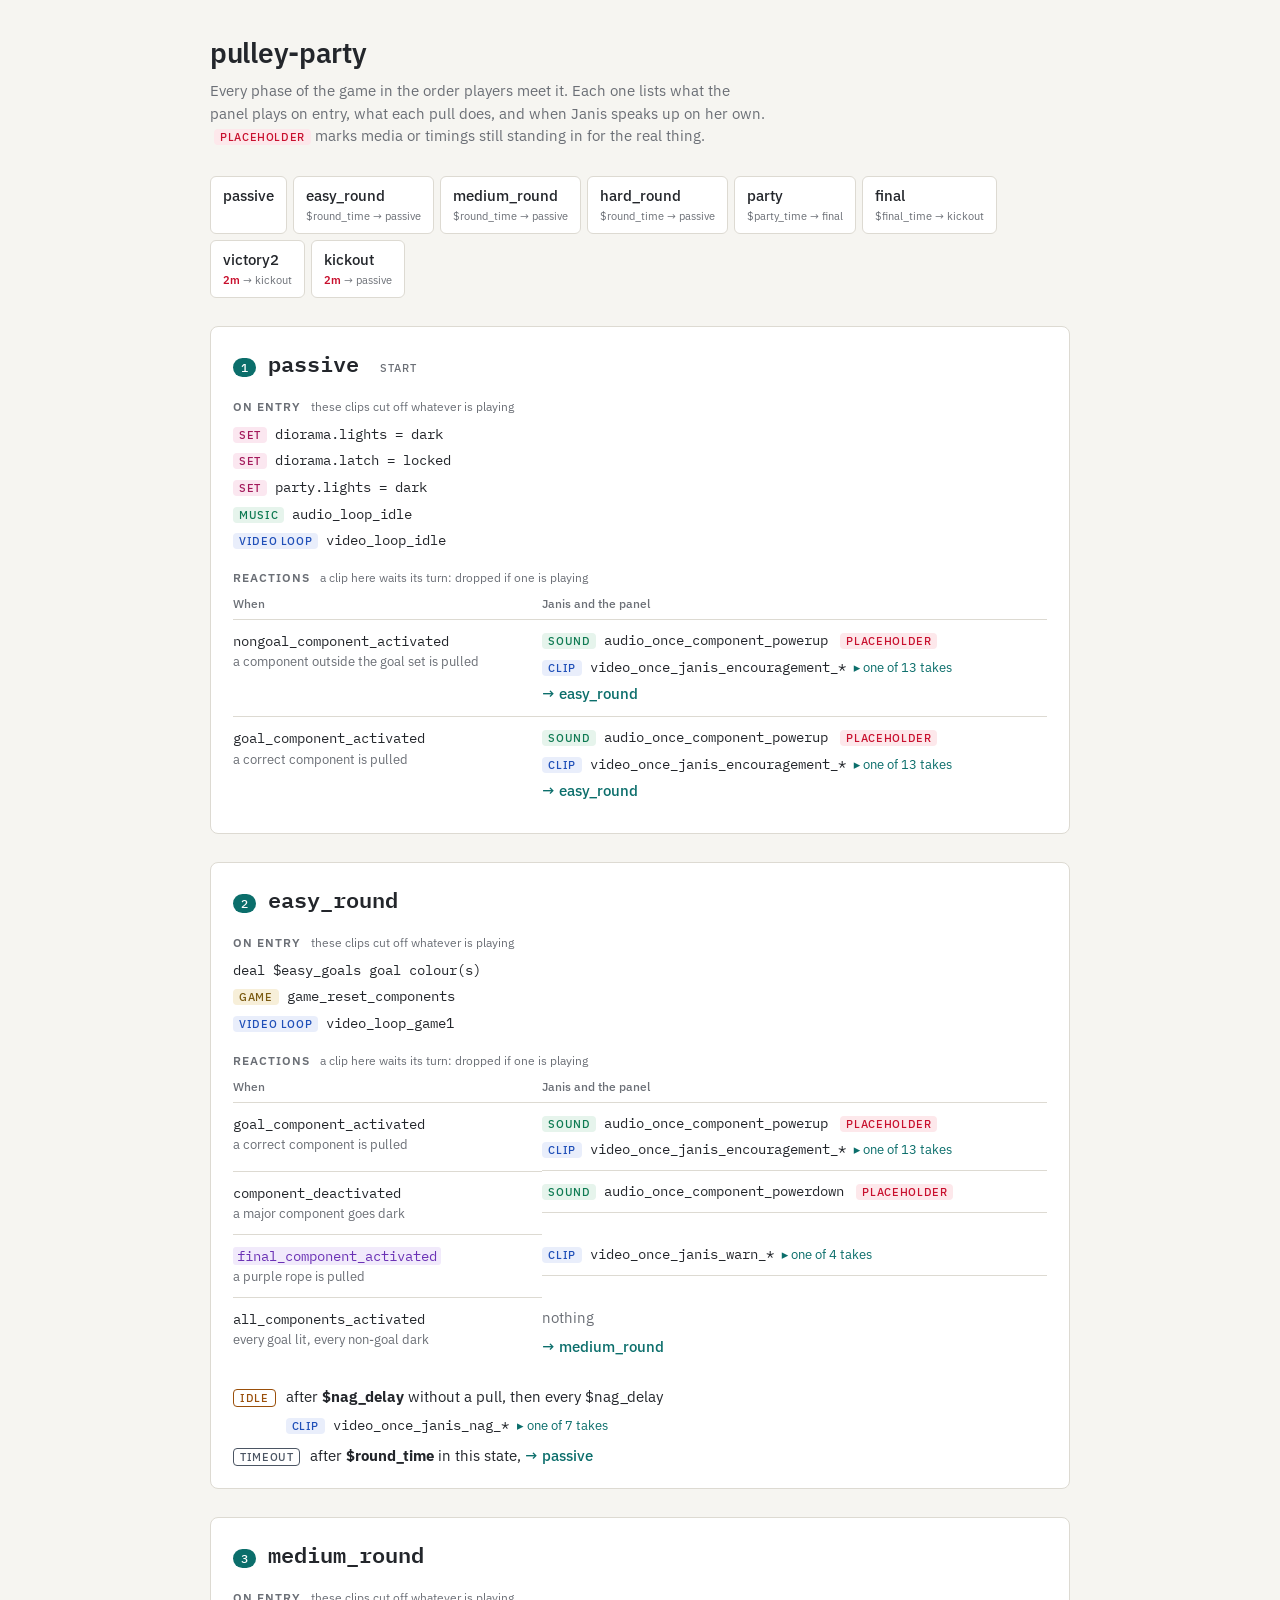
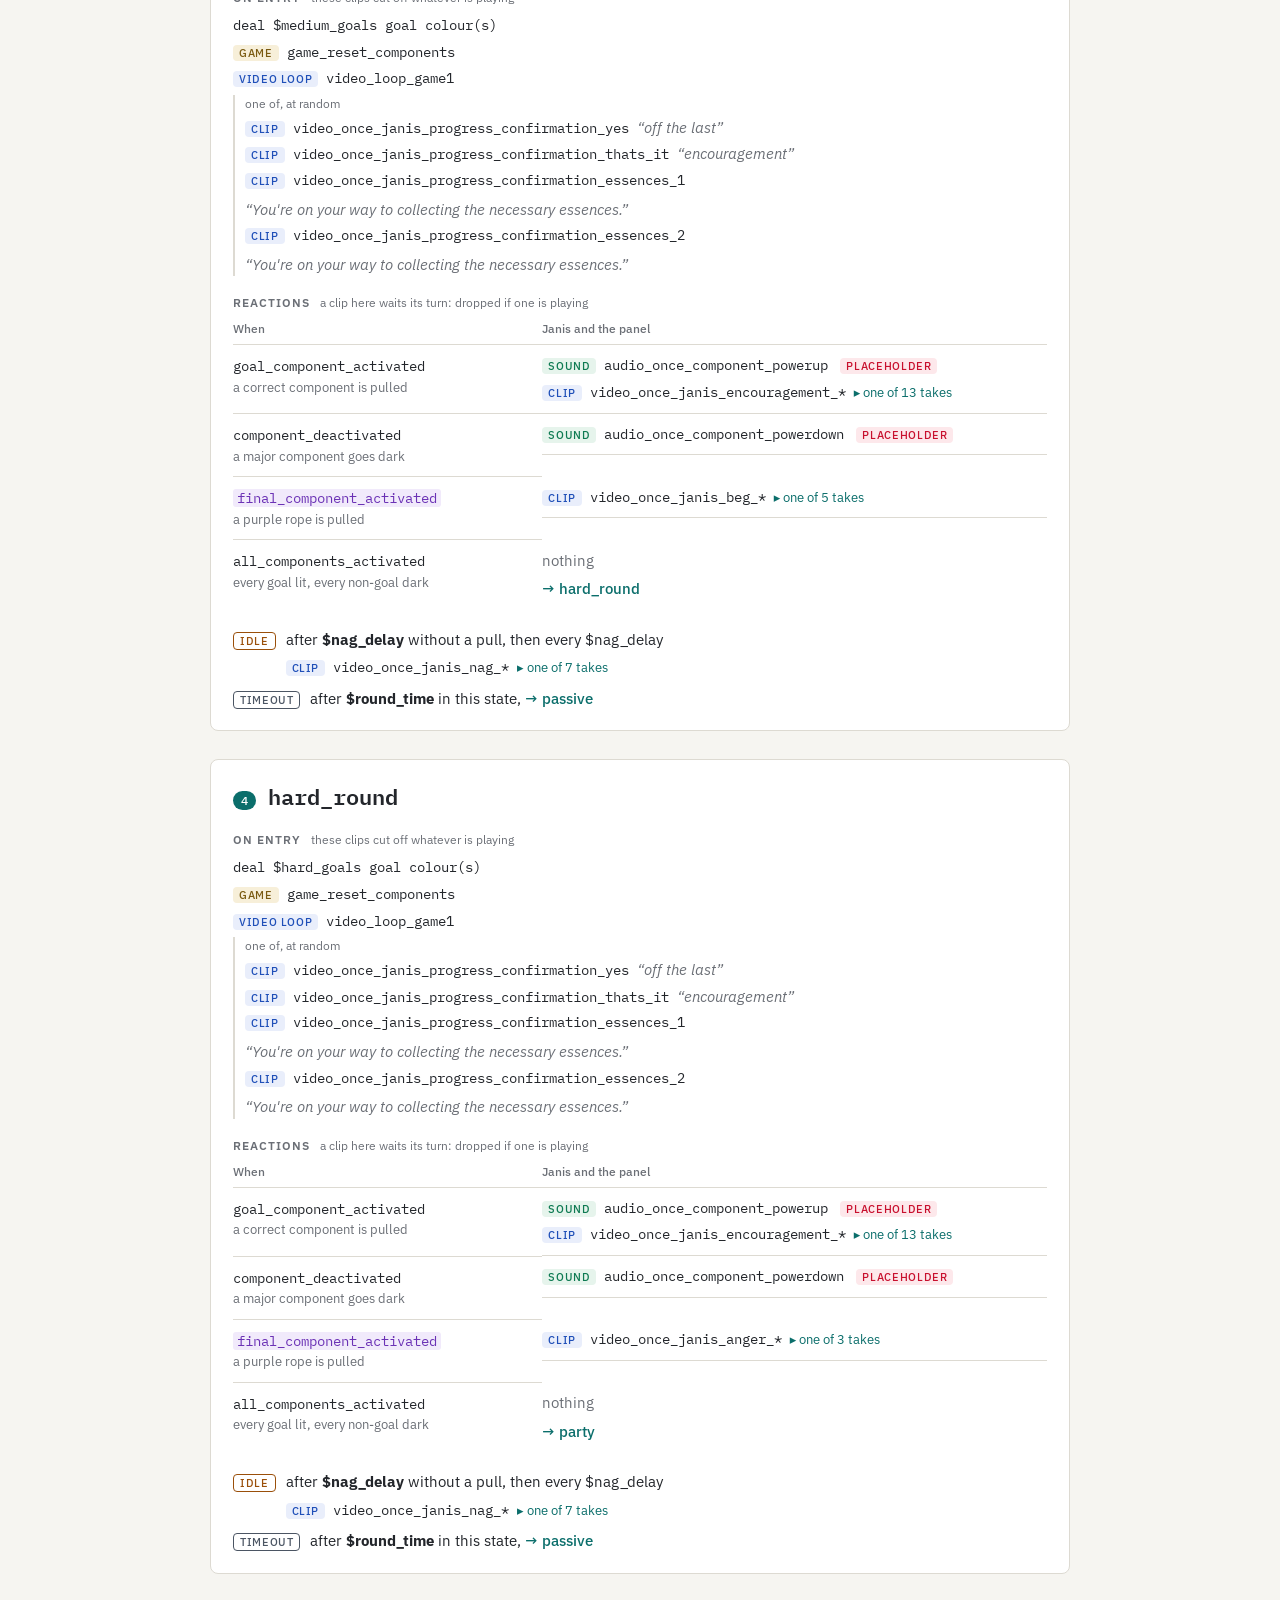
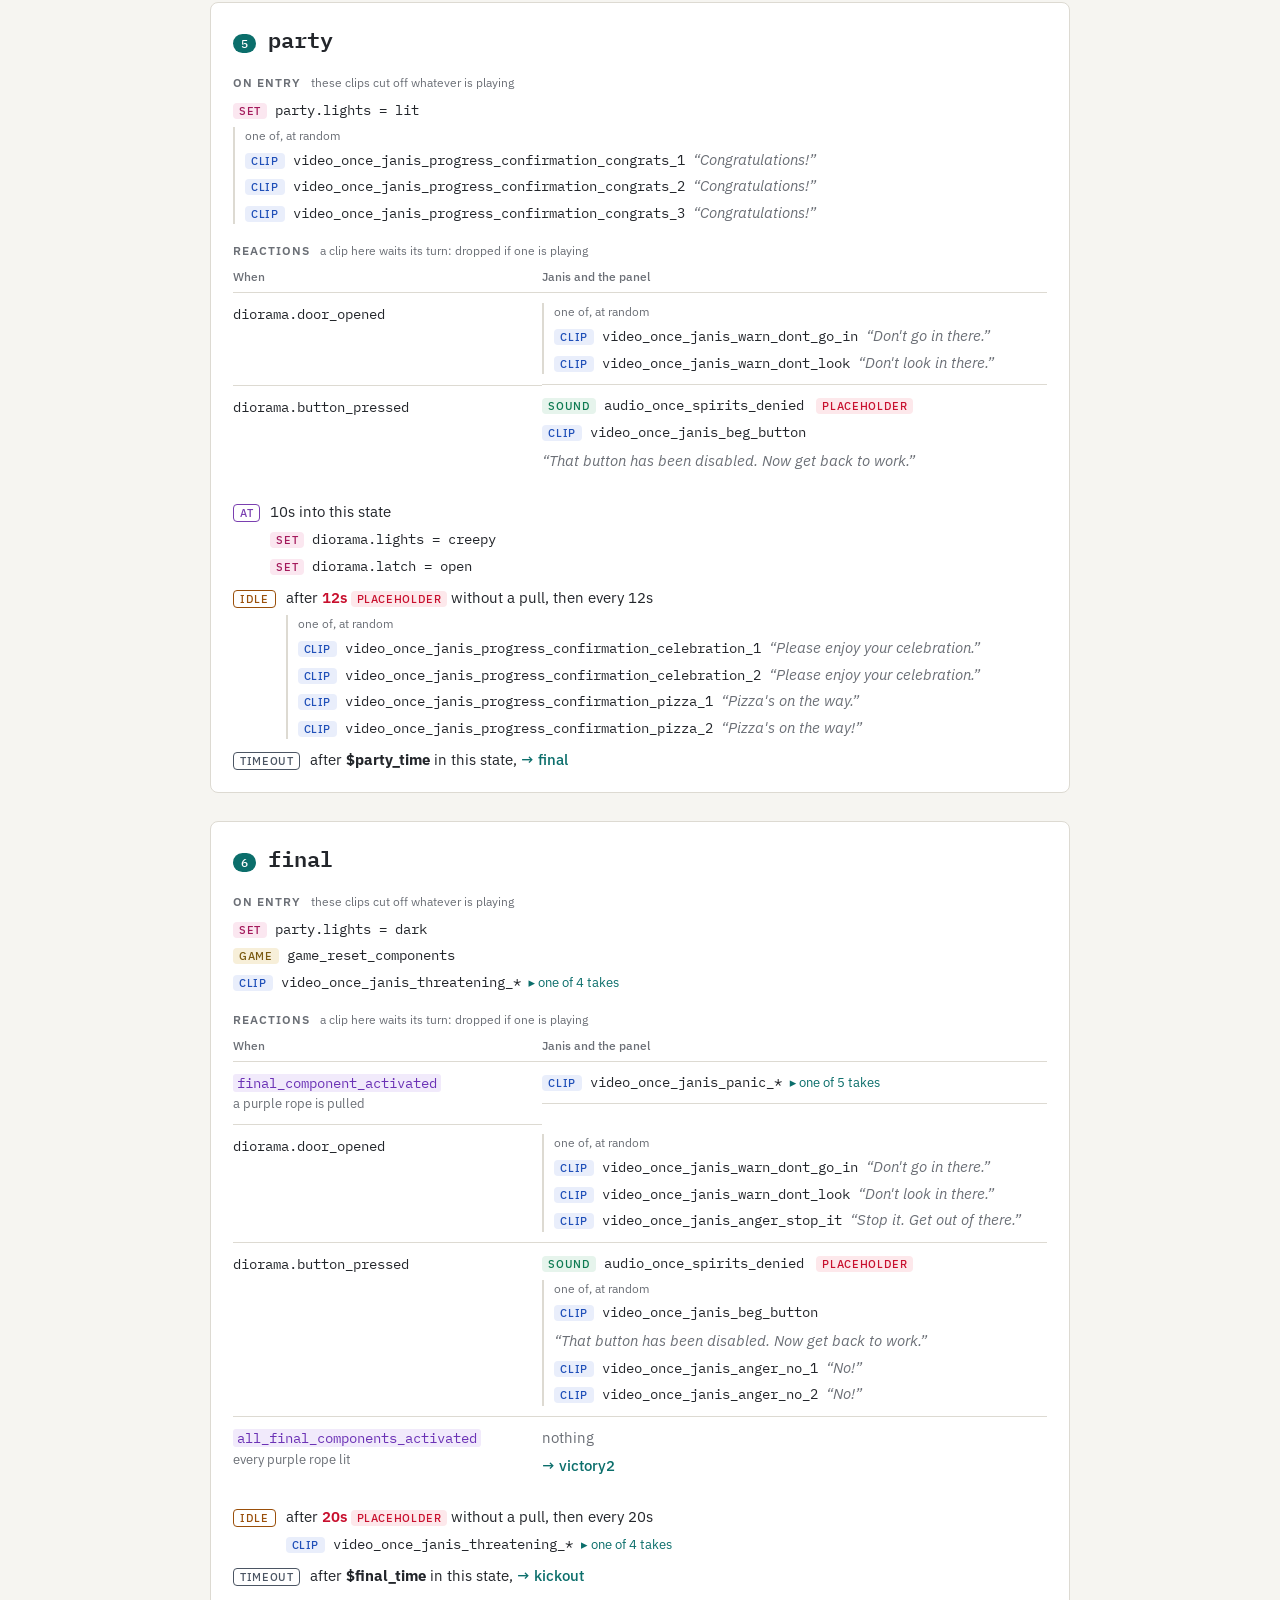
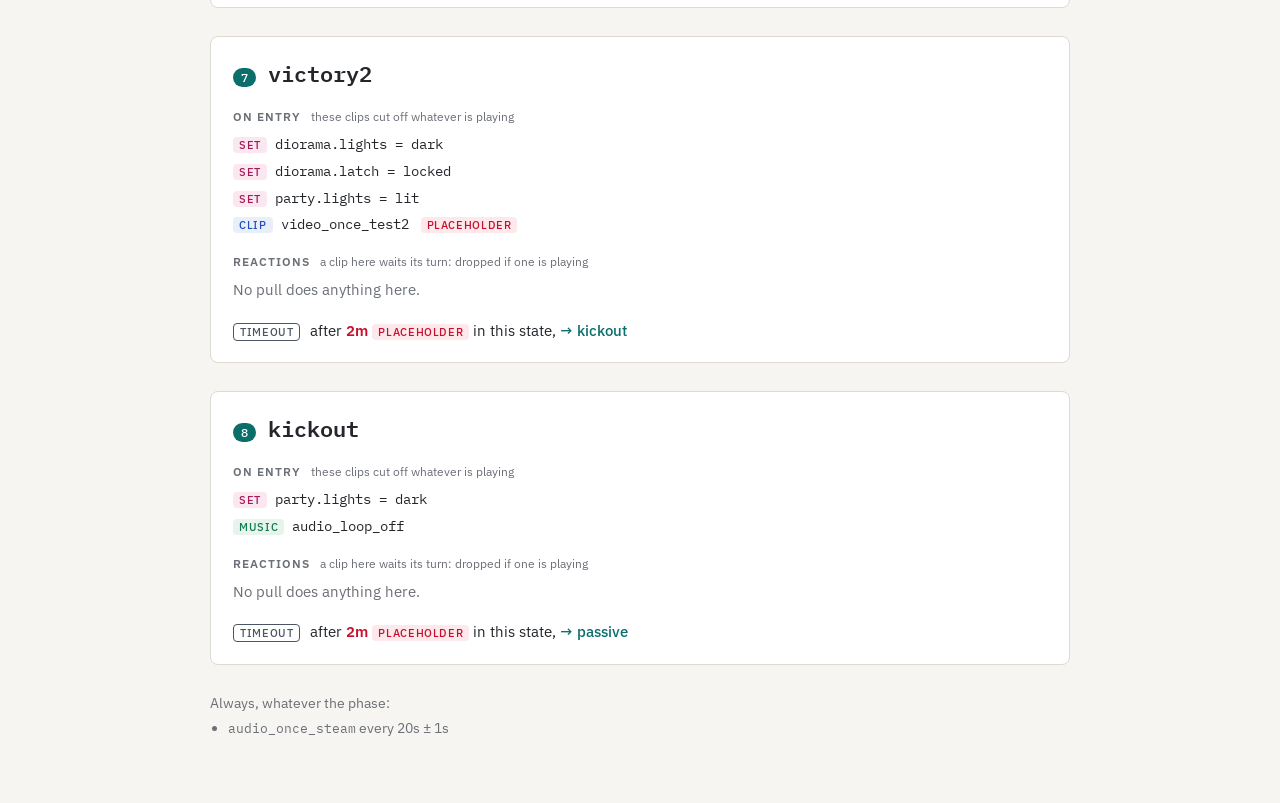
==== game_state_machine/state_config.html @ afc77c87 "goals on the extractors, a rough-play guard, and the game paced to its sensors The arbiter sends the" ====
<!doctype html>
<html lang="en">
<head>
<meta charset="utf-8">
<meta name="viewport" content="width=device-width, initial-scale=1">
<title>pulley-party flow</title>
<meta name="claude:viewport-fit-sides" content="cover">
<link rel="stylesheet" href="https://fonts.googleapis.com/css2?family=IBM+Plex+Sans:wght@400;500;600&family=IBM+Plex+Mono:wght@400;500&display=swap">
<style>
/* Layout: one column walkthrough, a strip of phases at the top, a section per phase. */
:root {
  --bg: #f6f5f1; --paper: #ffffff; --fg: #23262b; --muted: #6b6f76; --rule: #dddad2;
  --accent: #0b6e6b; --accent-ink: #ffffff;
  --video: #1f4fb8; --video-bg: #e9eefb; --audio: #0e7a52; --audio-bg: #e6f4ec;
  --game: #7a5a11; --game-bg: #f7efd9; --purple: #6b32b5; --purple-bg: #f1eafb;
  --idle: #9a4f0a; --after: #4b5563; --warn: #c8102e; --warn-bg: #fde8eb;
  --device: #a3195b; --device-bg: #fbe7f0; --at: #7a3fb0;
  --sans: "IBM Plex Sans", system-ui, -apple-system, "Segoe UI", sans-serif;
  --mono: "IBM Plex Mono", ui-monospace, "SF Mono", Menlo, Consolas, monospace;
}
@media (prefers-color-scheme: dark) { :root:not([data-theme="light"]) {
  --bg: #16181c; --paper: #1f2227; --fg: #e8e6df; --muted: #9a9ea6; --rule: #343840;
  --accent: #3fb8b3; --accent-ink: #0d1413;
  --video: #8fb0ff; --video-bg: #22304f; --audio: #6fd3a3; --audio-bg: #1c3a2c;
  --game: #e3bd5c; --game-bg: #3b3119; --purple: #c39cff; --purple-bg: #30234a;
  --idle: #f0a55a; --after: #b2b7c0; --warn: #ff6b7a; --warn-bg: #4a1f26;
  --device: #f48fbf; --device-bg: #45182f; --at: #c9a2f5; color-scheme: dark } }
:root[data-theme="dark"] {
  --bg: #16181c; --paper: #1f2227; --fg: #e8e6df; --muted: #9a9ea6; --rule: #343840;
  --accent: #3fb8b3; --accent-ink: #0d1413;
  --video: #8fb0ff; --video-bg: #22304f; --audio: #6fd3a3; --audio-bg: #1c3a2c;
  --game: #e3bd5c; --game-bg: #3b3119; --purple: #c39cff; --purple-bg: #30234a;
  --idle: #f0a55a; --after: #b2b7c0; --warn: #ff6b7a; --warn-bg: #4a1f26;
  --device: #f48fbf; --device-bg: #45182f; --at: #c9a2f5; color-scheme: dark }
body { background: var(--bg); color: var(--fg); font: 15px/1.5 var(--sans); margin: 0;
  padding-block: 32px 64px;
  padding-left: max(16px, env(safe-area-inset-left, 0px));
  padding-right: max(16px, env(safe-area-inset-right, 0px)); }
main { max-width: 860px; margin: 0 auto; display: grid; gap: 28px; }
h1 { font-size: 28px; font-weight: 600; margin: 0; letter-spacing: -0.01em; text-wrap: balance; }
.lede { color: var(--muted); max-width: 62ch; margin: 6px 0 0; }
code { font-family: var(--mono); font-size: 0.92em; }
.strip { display: flex; flex-wrap: wrap; gap: 6px; }
.strip a { display: grid; gap: 1px; padding: 8px 12px; border: 1px solid var(--rule); border-radius: 6px;
  background: var(--paper); color: inherit; text-decoration: none; min-width: 0; }
.strip a b { font-weight: 500; }
.strip a small { color: var(--muted); font-size: 11px; }
.strip a:hover, .strip a:focus-visible { border-color: var(--accent); outline: none; }
.state { background: var(--paper); border: 1px solid var(--rule); border-radius: 8px; padding: 20px 22px; display: grid; gap: 18px; }
.state header { display: flex; align-items: baseline; gap: 12px; }
.num { font: 500 12px var(--mono); color: var(--accent-ink); background: var(--accent); border-radius: 999px;
  padding: 2px 8px; }
h2 { margin: 0; font-size: 22px; font-weight: 600; }
h2 code, h2 { font-family: var(--mono); }
.start { font: 500 11px var(--sans); text-transform: uppercase; letter-spacing: 0.08em; color: var(--muted); margin-left: 8px; }
.note { margin: -6px 0 0; color: var(--muted); max-width: 65ch; }
h3 { margin: 0 0 8px; font-size: 12px; font-weight: 600; text-transform: uppercase; letter-spacing: 0.08em; color: var(--muted); }
.hint { font-weight: 400; text-transform: none; letter-spacing: 0; margin-left: 6px; }
.cues, .do, .timer-cues { display: grid; gap: 6px; }
.cue { display: flex; flex-wrap: wrap; align-items: baseline; gap: 8px; min-width: 0; }
.cue summary { display: flex; flex-wrap: wrap; align-items: baseline; gap: 8px; cursor: pointer; list-style: none; }
.cue summary::-webkit-details-marker { display: none; }
.cue summary .n { color: var(--accent); font-size: 13px; }
.cue summary .n::before { content: "▸ "; }
.cue[open] summary .n::before { content: "▾ "; }
.tag { font: 500 10.5px var(--sans); text-transform: uppercase; letter-spacing: 0.06em; padding: 1px 6px; border-radius: 4px; }
.k-video_once .tag, .k-video_loop .tag { color: var(--video); background: var(--video-bg); }
.k-audio_once .tag, .k-audio_loop .tag { color: var(--audio); background: var(--audio-bg); }
.k-game .tag, .k-other .tag { color: var(--game); background: var(--game-bg); }
.k-set .tag { color: var(--device); background: var(--device-bg); }
.line { color: var(--muted); font-style: italic; }
.takes { margin: 6px 0 2px; padding-left: 18px; display: grid; gap: 2px; font-size: 14px; }
.choose { border-left: 2px solid var(--rule); padding-left: 10px; display: grid; gap: 4px; }
.choose-h { font-size: 12px; color: var(--muted); }
.react { width: 100%; border-collapse: collapse; }
.react th { text-align: left; font-size: 12px; font-weight: 500; color: var(--muted); padding: 0 8px 6px 0; border-bottom: 1px solid var(--rule); }
.react td { vertical-align: top; padding: 10px 8px 10px 0; border-bottom: 1px solid var(--rule); min-width: 0; }
.react tr:last-child td { border-bottom: 0; }
.react .ev { width: 38%; }
.evd { color: var(--muted); font-size: 13px; }
tr.purple .ev code { color: var(--purple); background: var(--purple-bg); padding: 0 4px; border-radius: 3px; }
.goto { color: var(--accent); text-decoration: none; font-weight: 500; }
.goto:hover { text-decoration: underline; }
.none { color: var(--muted); margin: 0; }
.timers { display: grid; gap: 10px; }
.timer { display: grid; grid-template-columns: auto 1fr; gap: 6px 10px; align-items: baseline; }
.timer-cues { grid-column: 2; }
.t-idle { color: var(--idle); border: 1px solid currentColor; }
.t-after { color: var(--after); border: 1px solid currentColor; }
.t-at { color: var(--at); border: 1px solid currentColor; }
.ph { font: 500 10.5px var(--sans); text-transform: uppercase; letter-spacing: 0.06em; padding: 1px 6px; border-radius: 4px;
  color: var(--warn); background: var(--warn-bg); margin-left: 4px; }
.ph-b { color: var(--warn); font-weight: 600; }
.ambient { color: var(--muted); font-size: 14px; }
.ambient ul { margin: 4px 0 0; padding-left: 18px; }
@media (max-width: 560px) {
  .react, .react thead, .react tbody, .react tr, .react td { display: block; }
  .react thead { display: none; }
  .react .ev { width: auto; padding-bottom: 4px; border-bottom: 0; }
  .react td.do { padding-top: 0; }
  .state { padding: 16px; }
}
@media (prefers-reduced-motion: no-preference) { html { scroll-behavior: smooth; } }
</style>
</head>
<body>
<main>
  <div>
    <h1>pulley-party</h1>
    <p class="lede">Every phase of the game in the order players meet it. Each one lists what the
    panel plays on entry, what each pull does, and when Janis speaks up on her own.
    <span class="ph">placeholder</span> marks media or timings still standing in for the real thing.</p>
  </div>
  <nav class="strip"><a href="#passive"><b>passive</b><small>&nbsp;</small></a><a href="#easy_round"><b>easy_round</b><small><span>$round_time</span> → passive</small></a><a href="#medium_round"><b>medium_round</b><small><span>$round_time</span> → passive</small></a><a href="#hard_round"><b>hard_round</b><small><span>$round_time</span> → passive</small></a><a href="#party"><b>party</b><small><span>$party_time</span> → final</small></a><a href="#final"><b>final</b><small><span>$final_time</span> → kickout</small></a><a href="#victory2"><b>victory2</b><small><span class="ph-b">2m</span> → kickout</small></a><a href="#kickout"><b>kickout</b><small><span class="ph-b">2m</span> → passive</small></a></nav>
  
<section class="state" id="passive">
  <header><span class="num">1</span><h2>passive <span class="start">start</span></h2></header>
  <div class="block">
    <h3>On entry <span class="hint">these clips cut off whatever is playing</span></h3>
    <div class="cues"><div class="cue k-set"><span class="tag">set</span><code>diorama.lights = dark</code></div><div class="cue k-set"><span class="tag">set</span><code>diorama.latch = locked</code></div><div class="cue k-set"><span class="tag">set</span><code>party.lights = dark</code></div><div class="cue k-audio_loop"><span class="tag">music</span><code>audio_loop_idle</code></div><div class="cue k-video_loop"><span class="tag">video loop</span><code>video_loop_idle</code></div></div>
  </div>
  <div class="block">
    <h3>Reactions <span class="hint">a clip here waits its turn: dropped if one is playing</span></h3>
    <table class="react"><thead><tr><th>When</th><th>Janis and the panel</th></tr></thead><tbody><tr><td class="ev"><code>nongoal_component_activated</code><div class="evd">a component outside the goal set is pulled</div></td><td class="do"><div class="cue k-audio_once"><span class="tag">sound</span><code>audio_once_component_powerup</code><span class="ph">placeholder</span></div><details class="cue k-video_once"><summary><span class="tag">clip</span><code>video_once_janis_encouragement_*</code><span class="n">one of 13 takes</span></summary><ul class="takes"><li><code>good_work_1</code> <span class="line">“Keep up the good work.”</span></li><li><code>rewarded_1</code> <span class="line">“If you do a good job, you will be handsomely rewarded.”</span></li><li><code>rewarded_2</code> <span class="line">“If you do a good job, you&#x27;re going to be handsomely rewarded.”</span></li><li><code>doing_great</code> <span class="line">“You&#x27;re doing great.”</span></li><li><code>awesome_job_1</code> <span class="line">“You&#x27;re doing an awesome job.”</span></li><li><code>productivity</code> <span class="line">“We love your productivity.”</span></li><li><code>awesome_job_2</code> <span class="line">“You&#x27;re doing an awesome job.”</span></li><li><code>keep_going</code> <span class="line">“Keep going.”</span></li><li><code>dont_worry</code> <span class="line">“Don&#x27;t worry. You&#x27;re doing a good job.”</span></li><li><code>awesome_job_3</code> <span class="line">“You&#x27;re doing an awesome job.”</span></li><li><code>good_work_2</code> <span class="line">“Keep up the good work.”</span></li><li><code>great_job</code> <span class="line">“You&#x27;re doing a great job.”</span></li><li><code>awesome_job_4</code> <span class="line">“You&#x27;re doing an awesome job.”</span></li></ul></details><a class="goto" href="#easy_round">→ easy_round</a></td></tr><tr><td class="ev"><code>goal_component_activated</code><div class="evd">a correct component is pulled</div></td><td class="do"><div class="cue k-audio_once"><span class="tag">sound</span><code>audio_once_component_powerup</code><span class="ph">placeholder</span></div><details class="cue k-video_once"><summary><span class="tag">clip</span><code>video_once_janis_encouragement_*</code><span class="n">one of 13 takes</span></summary><ul class="takes"><li><code>good_work_1</code> <span class="line">“Keep up the good work.”</span></li><li><code>rewarded_1</code> <span class="line">“If you do a good job, you will be handsomely rewarded.”</span></li><li><code>rewarded_2</code> <span class="line">“If you do a good job, you&#x27;re going to be handsomely rewarded.”</span></li><li><code>doing_great</code> <span class="line">“You&#x27;re doing great.”</span></li><li><code>awesome_job_1</code> <span class="line">“You&#x27;re doing an awesome job.”</span></li><li><code>productivity</code> <span class="line">“We love your productivity.”</span></li><li><code>awesome_job_2</code> <span class="line">“You&#x27;re doing an awesome job.”</span></li><li><code>keep_going</code> <span class="line">“Keep going.”</span></li><li><code>dont_worry</code> <span class="line">“Don&#x27;t worry. You&#x27;re doing a good job.”</span></li><li><code>awesome_job_3</code> <span class="line">“You&#x27;re doing an awesome job.”</span></li><li><code>good_work_2</code> <span class="line">“Keep up the good work.”</span></li><li><code>great_job</code> <span class="line">“You&#x27;re doing a great job.”</span></li><li><code>awesome_job_4</code> <span class="line">“You&#x27;re doing an awesome job.”</span></li></ul></details><a class="goto" href="#easy_round">→ easy_round</a></td></tr></tbody></table>
  </div>
  
</section>
<section class="state" id="easy_round">
  <header><span class="num">2</span><h2>easy_round</h2></header>
  <div class="block">
    <h3>On entry <span class="hint">these clips cut off whatever is playing</span></h3>
    <div class="cues"><div class="cue"><code>deal $easy_goals goal colour(s)</code></div><div class="cue k-game"><span class="tag">game</span><code>game_reset_components</code></div><div class="cue k-video_loop"><span class="tag">video loop</span><code>video_loop_game1</code></div></div>
  </div>
  <div class="block">
    <h3>Reactions <span class="hint">a clip here waits its turn: dropped if one is playing</span></h3>
    <table class="react"><thead><tr><th>When</th><th>Janis and the panel</th></tr></thead><tbody><tr><td class="ev"><code>goal_component_activated</code><div class="evd">a correct component is pulled</div></td><td class="do"><div class="cue k-audio_once"><span class="tag">sound</span><code>audio_once_component_powerup</code><span class="ph">placeholder</span></div><details class="cue k-video_once"><summary><span class="tag">clip</span><code>video_once_janis_encouragement_*</code><span class="n">one of 13 takes</span></summary><ul class="takes"><li><code>good_work_1</code> <span class="line">“Keep up the good work.”</span></li><li><code>rewarded_1</code> <span class="line">“If you do a good job, you will be handsomely rewarded.”</span></li><li><code>rewarded_2</code> <span class="line">“If you do a good job, you&#x27;re going to be handsomely rewarded.”</span></li><li><code>doing_great</code> <span class="line">“You&#x27;re doing great.”</span></li><li><code>awesome_job_1</code> <span class="line">“You&#x27;re doing an awesome job.”</span></li><li><code>productivity</code> <span class="line">“We love your productivity.”</span></li><li><code>awesome_job_2</code> <span class="line">“You&#x27;re doing an awesome job.”</span></li><li><code>keep_going</code> <span class="line">“Keep going.”</span></li><li><code>dont_worry</code> <span class="line">“Don&#x27;t worry. You&#x27;re doing a good job.”</span></li><li><code>awesome_job_3</code> <span class="line">“You&#x27;re doing an awesome job.”</span></li><li><code>good_work_2</code> <span class="line">“Keep up the good work.”</span></li><li><code>great_job</code> <span class="line">“You&#x27;re doing a great job.”</span></li><li><code>awesome_job_4</code> <span class="line">“You&#x27;re doing an awesome job.”</span></li></ul></details></td></tr><tr><td class="ev"><code>component_deactivated</code><div class="evd">a major component goes dark</div></td><td class="do"><div class="cue k-audio_once"><span class="tag">sound</span><code>audio_once_component_powerdown</code><span class="ph">placeholder</span></div></td></tr><tr class="purple"><td class="ev"><code>final_component_activated</code><div class="evd">a purple rope is pulled</div></td><td class="do"><details class="cue k-video_once"><summary><span class="tag">clip</span><code>video_once_janis_warn_*</code><span class="n">one of 4 takes</span></summary><ul class="takes"><li><code>authorized_1</code> <span class="line">“That&#x27;s for authorized personnel only.”</span></li><li><code>dont_go_in</code> <span class="line">“Don&#x27;t go in there.”</span></li><li><code>authorized_2</code> <span class="line">“That&#x27;s for authorized personnel only.”</span></li><li><code>dont_look</code> <span class="line">“Don&#x27;t look in there.”</span></li></ul></details></td></tr><tr><td class="ev"><code>all_components_activated</code><div class="evd">every goal lit, every non-goal dark</div></td><td class="do"><span class="none">nothing</span><a class="goto" href="#medium_round">→ medium_round</a></td></tr></tbody></table>
  </div>
  <div class="block timers"><div class="timer"><span class="tag t-idle">idle</span><span>after <b class="">$nag_delay</b> without a pull, then every $nag_delay</span><div class="timer-cues"><details class="cue k-video_once"><summary><span class="tag">clip</span><code>video_once_janis_nag_*</code><span class="n">one of 7 takes</span></summary><ul class="takes"><li><code>thread</code> <span class="line">“Don&#x27;t drop the thread.”</span></li><li><code>thread_whatever</code> <span class="line">“Whatever you do, don&#x27;t drop the thread.”</span></li><li><code>unraveled</code> <span class="line">“Don&#x27;t let things come unraveled.”</span></li><li><code>maintain_1</code> <span class="line">“Maintain productivity.”</span></li><li><code>maintain_2</code> <span class="line">“Please maintain productivity.”</span></li><li><code>maintain_3</code> <span class="line">“Please maintain your productivity.”</span></li><li><code>essences</code> <span class="line">“Keep those essences moving.”</span></li></ul></details></div></div><div class="timer"><span class="tag t-after">timeout</span><span>after <b class="">$round_time</b> in this state, <a class="goto" href="#passive">→ passive</a></span></div></div>
</section>
<section class="state" id="medium_round">
  <header><span class="num">3</span><h2>medium_round</h2></header>
  <div class="block">
    <h3>On entry <span class="hint">these clips cut off whatever is playing</span></h3>
    <div class="cues"><div class="cue"><code>deal $medium_goals goal colour(s)</code></div><div class="cue k-game"><span class="tag">game</span><code>game_reset_components</code></div><div class="cue k-video_loop"><span class="tag">video loop</span><code>video_loop_game1</code></div><div class="choose"><div class="choose-h">one of, at random</div><div class="cue k-video_once"><span class="tag">clip</span><code>video_once_janis_progress_confirmation_yes</code> <span class="line">“off the last”</span></div><div class="cue k-video_once"><span class="tag">clip</span><code>video_once_janis_progress_confirmation_thats_it</code> <span class="line">“encouragement”</span></div><div class="cue k-video_once"><span class="tag">clip</span><code>video_once_janis_progress_confirmation_essences_1</code> <span class="line">“You&#x27;re on your way to collecting the necessary essences.”</span></div><div class="cue k-video_once"><span class="tag">clip</span><code>video_once_janis_progress_confirmation_essences_2</code> <span class="line">“You&#x27;re on your way to collecting the necessary essences.”</span></div></div></div>
  </div>
  <div class="block">
    <h3>Reactions <span class="hint">a clip here waits its turn: dropped if one is playing</span></h3>
    <table class="react"><thead><tr><th>When</th><th>Janis and the panel</th></tr></thead><tbody><tr><td class="ev"><code>goal_component_activated</code><div class="evd">a correct component is pulled</div></td><td class="do"><div class="cue k-audio_once"><span class="tag">sound</span><code>audio_once_component_powerup</code><span class="ph">placeholder</span></div><details class="cue k-video_once"><summary><span class="tag">clip</span><code>video_once_janis_encouragement_*</code><span class="n">one of 13 takes</span></summary><ul class="takes"><li><code>good_work_1</code> <span class="line">“Keep up the good work.”</span></li><li><code>rewarded_1</code> <span class="line">“If you do a good job, you will be handsomely rewarded.”</span></li><li><code>rewarded_2</code> <span class="line">“If you do a good job, you&#x27;re going to be handsomely rewarded.”</span></li><li><code>doing_great</code> <span class="line">“You&#x27;re doing great.”</span></li><li><code>awesome_job_1</code> <span class="line">“You&#x27;re doing an awesome job.”</span></li><li><code>productivity</code> <span class="line">“We love your productivity.”</span></li><li><code>awesome_job_2</code> <span class="line">“You&#x27;re doing an awesome job.”</span></li><li><code>keep_going</code> <span class="line">“Keep going.”</span></li><li><code>dont_worry</code> <span class="line">“Don&#x27;t worry. You&#x27;re doing a good job.”</span></li><li><code>awesome_job_3</code> <span class="line">“You&#x27;re doing an awesome job.”</span></li><li><code>good_work_2</code> <span class="line">“Keep up the good work.”</span></li><li><code>great_job</code> <span class="line">“You&#x27;re doing a great job.”</span></li><li><code>awesome_job_4</code> <span class="line">“You&#x27;re doing an awesome job.”</span></li></ul></details></td></tr><tr><td class="ev"><code>component_deactivated</code><div class="evd">a major component goes dark</div></td><td class="do"><div class="cue k-audio_once"><span class="tag">sound</span><code>audio_once_component_powerdown</code><span class="ph">placeholder</span></div></td></tr><tr class="purple"><td class="ev"><code>final_component_activated</code><div class="evd">a purple rope is pulled</div></td><td class="do"><details class="cue k-video_once"><summary><span class="tag">clip</span><code>video_once_janis_beg_*</code><span class="n">one of 5 takes</span></summary><ul class="takes"><li><code>back_to_work_1</code> <span class="line">“Get back to work.”</span></li><li><code>ignore_that</code> <span class="line">“Ignore that. Stay away. Get back to work.”</span></li><li><code>back_to_work_2</code> <span class="line">“Get back to work.”</span></li><li><code>please_work</code> <span class="line">“Please get back to work.”</span></li><li><code>button</code> <span class="line">“That button has been disabled. Now get back to work.”</span></li></ul></details></td></tr><tr><td class="ev"><code>all_components_activated</code><div class="evd">every goal lit, every non-goal dark</div></td><td class="do"><span class="none">nothing</span><a class="goto" href="#hard_round">→ hard_round</a></td></tr></tbody></table>
  </div>
  <div class="block timers"><div class="timer"><span class="tag t-idle">idle</span><span>after <b class="">$nag_delay</b> without a pull, then every $nag_delay</span><div class="timer-cues"><details class="cue k-video_once"><summary><span class="tag">clip</span><code>video_once_janis_nag_*</code><span class="n">one of 7 takes</span></summary><ul class="takes"><li><code>thread</code> <span class="line">“Don&#x27;t drop the thread.”</span></li><li><code>thread_whatever</code> <span class="line">“Whatever you do, don&#x27;t drop the thread.”</span></li><li><code>unraveled</code> <span class="line">“Don&#x27;t let things come unraveled.”</span></li><li><code>maintain_1</code> <span class="line">“Maintain productivity.”</span></li><li><code>maintain_2</code> <span class="line">“Please maintain productivity.”</span></li><li><code>maintain_3</code> <span class="line">“Please maintain your productivity.”</span></li><li><code>essences</code> <span class="line">“Keep those essences moving.”</span></li></ul></details></div></div><div class="timer"><span class="tag t-after">timeout</span><span>after <b class="">$round_time</b> in this state, <a class="goto" href="#passive">→ passive</a></span></div></div>
</section>
<section class="state" id="hard_round">
  <header><span class="num">4</span><h2>hard_round</h2></header>
  <div class="block">
    <h3>On entry <span class="hint">these clips cut off whatever is playing</span></h3>
    <div class="cues"><div class="cue"><code>deal $hard_goals goal colour(s)</code></div><div class="cue k-game"><span class="tag">game</span><code>game_reset_components</code></div><div class="cue k-video_loop"><span class="tag">video loop</span><code>video_loop_game1</code></div><div class="choose"><div class="choose-h">one of, at random</div><div class="cue k-video_once"><span class="tag">clip</span><code>video_once_janis_progress_confirmation_yes</code> <span class="line">“off the last”</span></div><div class="cue k-video_once"><span class="tag">clip</span><code>video_once_janis_progress_confirmation_thats_it</code> <span class="line">“encouragement”</span></div><div class="cue k-video_once"><span class="tag">clip</span><code>video_once_janis_progress_confirmation_essences_1</code> <span class="line">“You&#x27;re on your way to collecting the necessary essences.”</span></div><div class="cue k-video_once"><span class="tag">clip</span><code>video_once_janis_progress_confirmation_essences_2</code> <span class="line">“You&#x27;re on your way to collecting the necessary essences.”</span></div></div></div>
  </div>
  <div class="block">
    <h3>Reactions <span class="hint">a clip here waits its turn: dropped if one is playing</span></h3>
    <table class="react"><thead><tr><th>When</th><th>Janis and the panel</th></tr></thead><tbody><tr><td class="ev"><code>goal_component_activated</code><div class="evd">a correct component is pulled</div></td><td class="do"><div class="cue k-audio_once"><span class="tag">sound</span><code>audio_once_component_powerup</code><span class="ph">placeholder</span></div><details class="cue k-video_once"><summary><span class="tag">clip</span><code>video_once_janis_encouragement_*</code><span class="n">one of 13 takes</span></summary><ul class="takes"><li><code>good_work_1</code> <span class="line">“Keep up the good work.”</span></li><li><code>rewarded_1</code> <span class="line">“If you do a good job, you will be handsomely rewarded.”</span></li><li><code>rewarded_2</code> <span class="line">“If you do a good job, you&#x27;re going to be handsomely rewarded.”</span></li><li><code>doing_great</code> <span class="line">“You&#x27;re doing great.”</span></li><li><code>awesome_job_1</code> <span class="line">“You&#x27;re doing an awesome job.”</span></li><li><code>productivity</code> <span class="line">“We love your productivity.”</span></li><li><code>awesome_job_2</code> <span class="line">“You&#x27;re doing an awesome job.”</span></li><li><code>keep_going</code> <span class="line">“Keep going.”</span></li><li><code>dont_worry</code> <span class="line">“Don&#x27;t worry. You&#x27;re doing a good job.”</span></li><li><code>awesome_job_3</code> <span class="line">“You&#x27;re doing an awesome job.”</span></li><li><code>good_work_2</code> <span class="line">“Keep up the good work.”</span></li><li><code>great_job</code> <span class="line">“You&#x27;re doing a great job.”</span></li><li><code>awesome_job_4</code> <span class="line">“You&#x27;re doing an awesome job.”</span></li></ul></details></td></tr><tr><td class="ev"><code>component_deactivated</code><div class="evd">a major component goes dark</div></td><td class="do"><div class="cue k-audio_once"><span class="tag">sound</span><code>audio_once_component_powerdown</code><span class="ph">placeholder</span></div></td></tr><tr class="purple"><td class="ev"><code>final_component_activated</code><div class="evd">a purple rope is pulled</div></td><td class="do"><details class="cue k-video_once"><summary><span class="tag">clip</span><code>video_once_janis_anger_*</code><span class="n">one of 3 takes</span></summary><ul class="takes"><li><code>no_1</code> <span class="line">“No!”</span></li><li><code>no_2</code> <span class="line">“No!”</span></li><li><code>stop_it</code> <span class="line">“Stop it. Get out of there.”</span></li></ul></details></td></tr><tr><td class="ev"><code>all_components_activated</code><div class="evd">every goal lit, every non-goal dark</div></td><td class="do"><span class="none">nothing</span><a class="goto" href="#party">→ party</a></td></tr></tbody></table>
  </div>
  <div class="block timers"><div class="timer"><span class="tag t-idle">idle</span><span>after <b class="">$nag_delay</b> without a pull, then every $nag_delay</span><div class="timer-cues"><details class="cue k-video_once"><summary><span class="tag">clip</span><code>video_once_janis_nag_*</code><span class="n">one of 7 takes</span></summary><ul class="takes"><li><code>thread</code> <span class="line">“Don&#x27;t drop the thread.”</span></li><li><code>thread_whatever</code> <span class="line">“Whatever you do, don&#x27;t drop the thread.”</span></li><li><code>unraveled</code> <span class="line">“Don&#x27;t let things come unraveled.”</span></li><li><code>maintain_1</code> <span class="line">“Maintain productivity.”</span></li><li><code>maintain_2</code> <span class="line">“Please maintain productivity.”</span></li><li><code>maintain_3</code> <span class="line">“Please maintain your productivity.”</span></li><li><code>essences</code> <span class="line">“Keep those essences moving.”</span></li></ul></details></div></div><div class="timer"><span class="tag t-after">timeout</span><span>after <b class="">$round_time</b> in this state, <a class="goto" href="#passive">→ passive</a></span></div></div>
</section>
<section class="state" id="party">
  <header><span class="num">5</span><h2>party</h2></header>
  <div class="block">
    <h3>On entry <span class="hint">these clips cut off whatever is playing</span></h3>
    <div class="cues"><div class="cue k-set"><span class="tag">set</span><code>party.lights = lit</code></div><div class="choose"><div class="choose-h">one of, at random</div><div class="cue k-video_once"><span class="tag">clip</span><code>video_once_janis_progress_confirmation_congrats_1</code> <span class="line">“Congratulations!”</span></div><div class="cue k-video_once"><span class="tag">clip</span><code>video_once_janis_progress_confirmation_congrats_2</code> <span class="line">“Congratulations!”</span></div><div class="cue k-video_once"><span class="tag">clip</span><code>video_once_janis_progress_confirmation_congrats_3</code> <span class="line">“Congratulations!”</span></div></div></div>
  </div>
  <div class="block">
    <h3>Reactions <span class="hint">a clip here waits its turn: dropped if one is playing</span></h3>
    <table class="react"><thead><tr><th>When</th><th>Janis and the panel</th></tr></thead><tbody><tr><td class="ev"><code>diorama.door_opened</code><div class="evd"></div></td><td class="do"><div class="choose"><div class="choose-h">one of, at random</div><div class="cue k-video_once"><span class="tag">clip</span><code>video_once_janis_warn_dont_go_in</code> <span class="line">“Don&#x27;t go in there.”</span></div><div class="cue k-video_once"><span class="tag">clip</span><code>video_once_janis_warn_dont_look</code> <span class="line">“Don&#x27;t look in there.”</span></div></div></td></tr><tr><td class="ev"><code>diorama.button_pressed</code><div class="evd"></div></td><td class="do"><div class="cue k-audio_once"><span class="tag">sound</span><code>audio_once_spirits_denied</code><span class="ph">placeholder</span></div><div class="cue k-video_once"><span class="tag">clip</span><code>video_once_janis_beg_button</code> <span class="line">“That button has been disabled. Now get back to work.”</span></div></td></tr></tbody></table>
  </div>
  <div class="block timers"><div class="timer"><span class="tag t-at">at</span><span>10s into this state</span><div class="timer-cues"><div class="cue k-set"><span class="tag">set</span><code>diorama.lights = creepy</code></div><div class="cue k-set"><span class="tag">set</span><code>diorama.latch = open</code></div></div></div><div class="timer"><span class="tag t-idle">idle</span><span>after <b class="ph-b">12s</b><span class="ph">placeholder</span> without a pull, then every 12s</span><div class="timer-cues"><div class="choose"><div class="choose-h">one of, at random</div><div class="cue k-video_once"><span class="tag">clip</span><code>video_once_janis_progress_confirmation_celebration_1</code> <span class="line">“Please enjoy your celebration.”</span></div><div class="cue k-video_once"><span class="tag">clip</span><code>video_once_janis_progress_confirmation_celebration_2</code> <span class="line">“Please enjoy your celebration.”</span></div><div class="cue k-video_once"><span class="tag">clip</span><code>video_once_janis_progress_confirmation_pizza_1</code> <span class="line">“Pizza&#x27;s on the way.”</span></div><div class="cue k-video_once"><span class="tag">clip</span><code>video_once_janis_progress_confirmation_pizza_2</code> <span class="line">“Pizza&#x27;s on the way!”</span></div></div></div></div><div class="timer"><span class="tag t-after">timeout</span><span>after <b class="">$party_time</b> in this state, <a class="goto" href="#final">→ final</a></span></div></div>
</section>
<section class="state" id="final">
  <header><span class="num">6</span><h2>final</h2></header>
  <div class="block">
    <h3>On entry <span class="hint">these clips cut off whatever is playing</span></h3>
    <div class="cues"><div class="cue k-set"><span class="tag">set</span><code>party.lights = dark</code></div><div class="cue k-game"><span class="tag">game</span><code>game_reset_components</code></div><details class="cue k-video_once"><summary><span class="tag">clip</span><code>video_once_janis_threatening_*</code><span class="n">one of 4 takes</span></summary><ul class="takes"><li><code>disciplinary_1</code> <span class="line">“If you don&#x27;t return to work, it may result in disciplinary action.”</span></li><li><code>disciplinary_2</code> <span class="line">“If you don&#x27;t... if you don&#x27;t return to work, it may result in disciplinary action.”</span></li><li><code>disciplinary_3</code> <span class="line">“If you don&#x27;t return to work, it may result in disciplinary action.”</span></li><li><code>disciplined</code> <span class="line">“Please maintain productivity and get back to work or you will be disciplined.”</span></li></ul></details></div>
  </div>
  <div class="block">
    <h3>Reactions <span class="hint">a clip here waits its turn: dropped if one is playing</span></h3>
    <table class="react"><thead><tr><th>When</th><th>Janis and the panel</th></tr></thead><tbody><tr class="purple"><td class="ev"><code>final_component_activated</code><div class="evd">a purple rope is pulled</div></td><td class="do"><details class="cue k-video_once"><summary><span class="tag">clip</span><code>video_once_janis_panic_*</code><span class="n">one of 5 takes</span></summary><ul class="takes"><li><code>imminent</code> <span class="line">“Disciplinary action is imminent.”</span></li><li><code>terminated</code> <span class="line">“If you don&#x27;t stop immediately, you will be terminated.”</span></li><li><code>unraveled</code> <span class="line">“Things will come unraveled if you continue.”</span></li><li><code>sabotaging</code> <span class="line">“You&#x27;re sabotaging our productivity.”</span></li><li><code>immediately</code> <span class="line">“Get back to work immediately.”</span></li></ul></details></td></tr><tr><td class="ev"><code>diorama.door_opened</code><div class="evd"></div></td><td class="do"><div class="choose"><div class="choose-h">one of, at random</div><div class="cue k-video_once"><span class="tag">clip</span><code>video_once_janis_warn_dont_go_in</code> <span class="line">“Don&#x27;t go in there.”</span></div><div class="cue k-video_once"><span class="tag">clip</span><code>video_once_janis_warn_dont_look</code> <span class="line">“Don&#x27;t look in there.”</span></div><div class="cue k-video_once"><span class="tag">clip</span><code>video_once_janis_anger_stop_it</code> <span class="line">“Stop it. Get out of there.”</span></div></div></td></tr><tr><td class="ev"><code>diorama.button_pressed</code><div class="evd"></div></td><td class="do"><div class="cue k-audio_once"><span class="tag">sound</span><code>audio_once_spirits_denied</code><span class="ph">placeholder</span></div><div class="choose"><div class="choose-h">one of, at random</div><div class="cue k-video_once"><span class="tag">clip</span><code>video_once_janis_beg_button</code> <span class="line">“That button has been disabled. Now get back to work.”</span></div><div class="cue k-video_once"><span class="tag">clip</span><code>video_once_janis_anger_no_1</code> <span class="line">“No!”</span></div><div class="cue k-video_once"><span class="tag">clip</span><code>video_once_janis_anger_no_2</code> <span class="line">“No!”</span></div></div></td></tr><tr class="purple"><td class="ev"><code>all_final_components_activated</code><div class="evd">every purple rope lit</div></td><td class="do"><span class="none">nothing</span><a class="goto" href="#victory2">→ victory2</a></td></tr></tbody></table>
  </div>
  <div class="block timers"><div class="timer"><span class="tag t-idle">idle</span><span>after <b class="ph-b">20s</b><span class="ph">placeholder</span> without a pull, then every 20s</span><div class="timer-cues"><details class="cue k-video_once"><summary><span class="tag">clip</span><code>video_once_janis_threatening_*</code><span class="n">one of 4 takes</span></summary><ul class="takes"><li><code>disciplinary_1</code> <span class="line">“If you don&#x27;t return to work, it may result in disciplinary action.”</span></li><li><code>disciplinary_2</code> <span class="line">“If you don&#x27;t... if you don&#x27;t return to work, it may result in disciplinary action.”</span></li><li><code>disciplinary_3</code> <span class="line">“If you don&#x27;t return to work, it may result in disciplinary action.”</span></li><li><code>disciplined</code> <span class="line">“Please maintain productivity and get back to work or you will be disciplined.”</span></li></ul></details></div></div><div class="timer"><span class="tag t-after">timeout</span><span>after <b class="">$final_time</b> in this state, <a class="goto" href="#kickout">→ kickout</a></span></div></div>
</section>
<section class="state" id="victory2">
  <header><span class="num">7</span><h2>victory2</h2></header>
  <div class="block">
    <h3>On entry <span class="hint">these clips cut off whatever is playing</span></h3>
    <div class="cues"><div class="cue k-set"><span class="tag">set</span><code>diorama.lights = dark</code></div><div class="cue k-set"><span class="tag">set</span><code>diorama.latch = locked</code></div><div class="cue k-set"><span class="tag">set</span><code>party.lights = lit</code></div><div class="cue k-video_once"><span class="tag">clip</span><code>video_once_test2</code><span class="ph">placeholder</span></div></div>
  </div>
  <div class="block">
    <h3>Reactions <span class="hint">a clip here waits its turn: dropped if one is playing</span></h3>
    <p class="none">No pull does anything here.</p>
  </div>
  <div class="block timers"><div class="timer"><span class="tag t-after">timeout</span><span>after <b class="ph-b">2m</b><span class="ph">placeholder</span> in this state, <a class="goto" href="#kickout">→ kickout</a></span></div></div>
</section>
<section class="state" id="kickout">
  <header><span class="num">8</span><h2>kickout</h2></header>
  <div class="block">
    <h3>On entry <span class="hint">these clips cut off whatever is playing</span></h3>
    <div class="cues"><div class="cue k-set"><span class="tag">set</span><code>party.lights = dark</code></div><div class="cue k-audio_loop"><span class="tag">music</span><code>audio_loop_off</code></div></div>
  </div>
  <div class="block">
    <h3>Reactions <span class="hint">a clip here waits its turn: dropped if one is playing</span></h3>
    <p class="none">No pull does anything here.</p>
  </div>
  <div class="block timers"><div class="timer"><span class="tag t-after">timeout</span><span>after <b class="ph-b">2m</b><span class="ph">placeholder</span> in this state, <a class="goto" href="#passive">→ passive</a></span></div></div>
</section>
  <div class="ambient">Always, whatever the phase: <ul><li><code>audio_once_steam</code> every 20s ± 1s</li></ul></div>
</main>
</body>
</html>
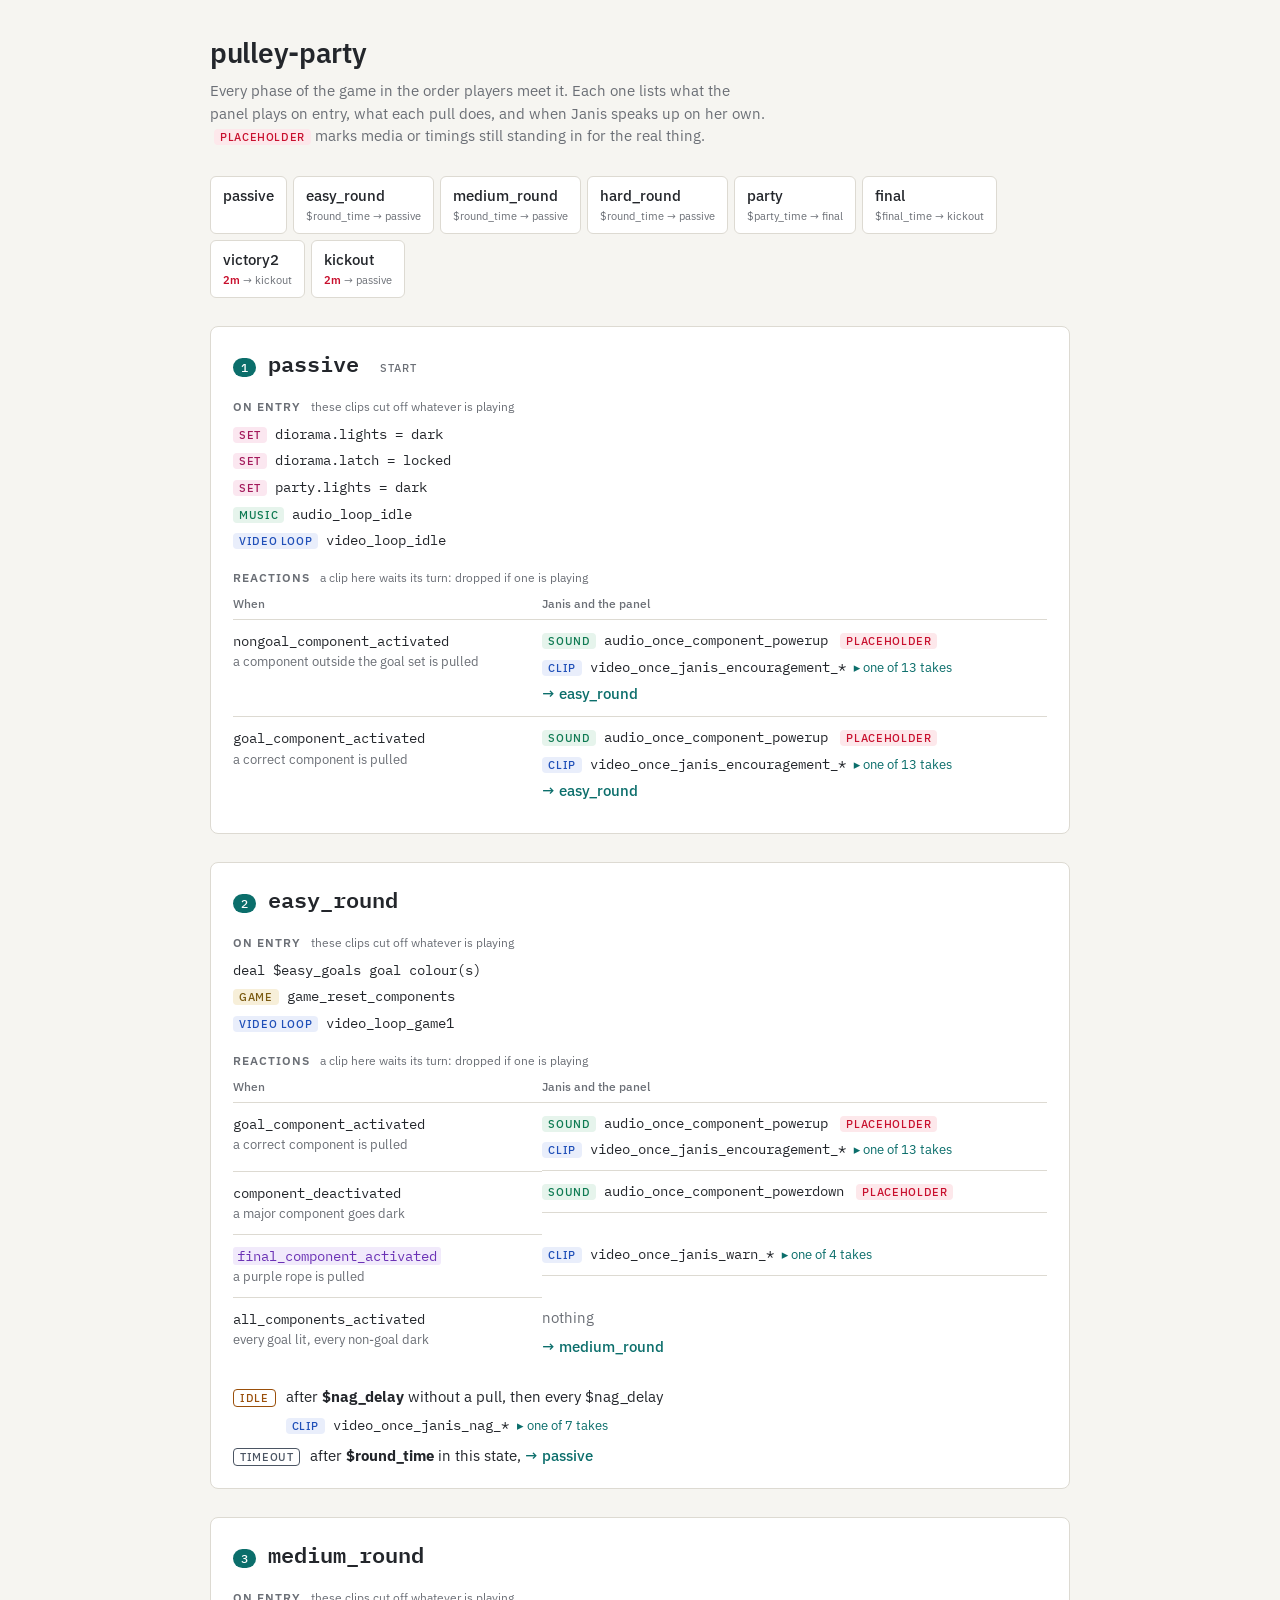
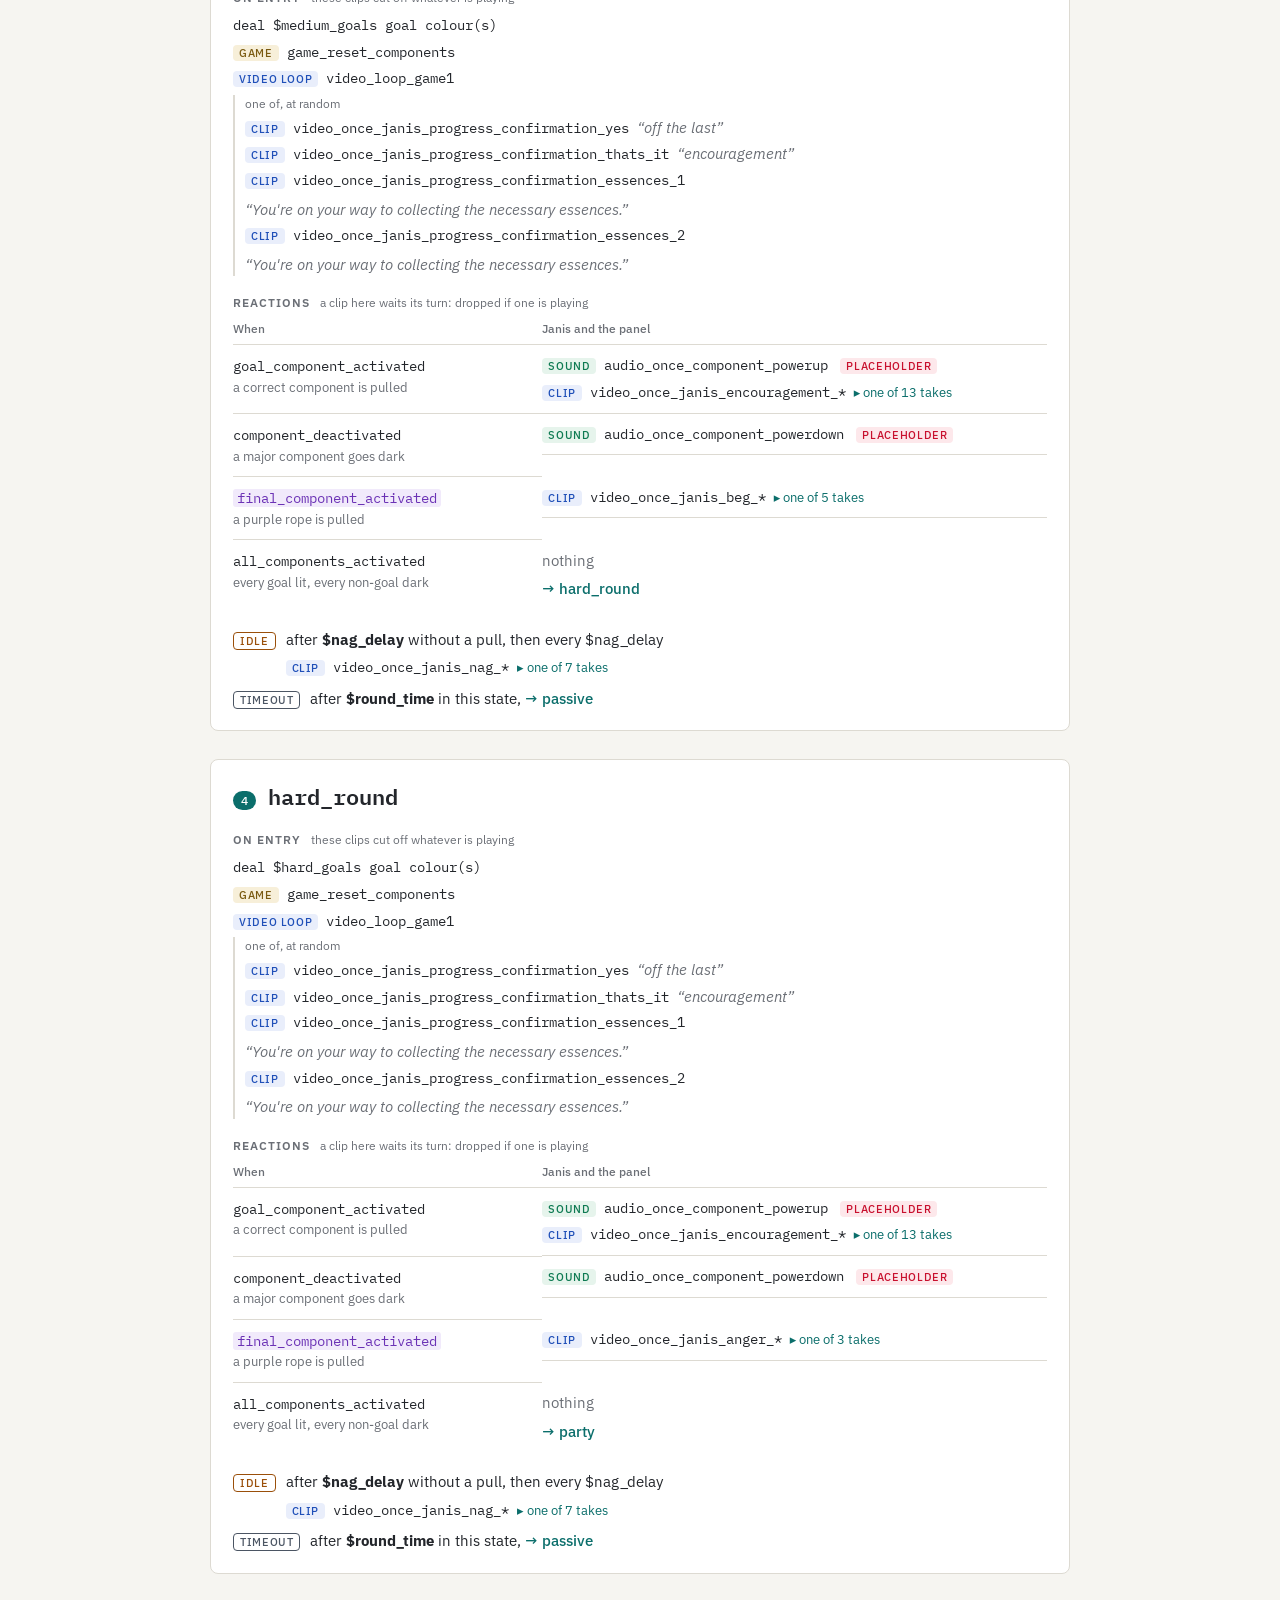
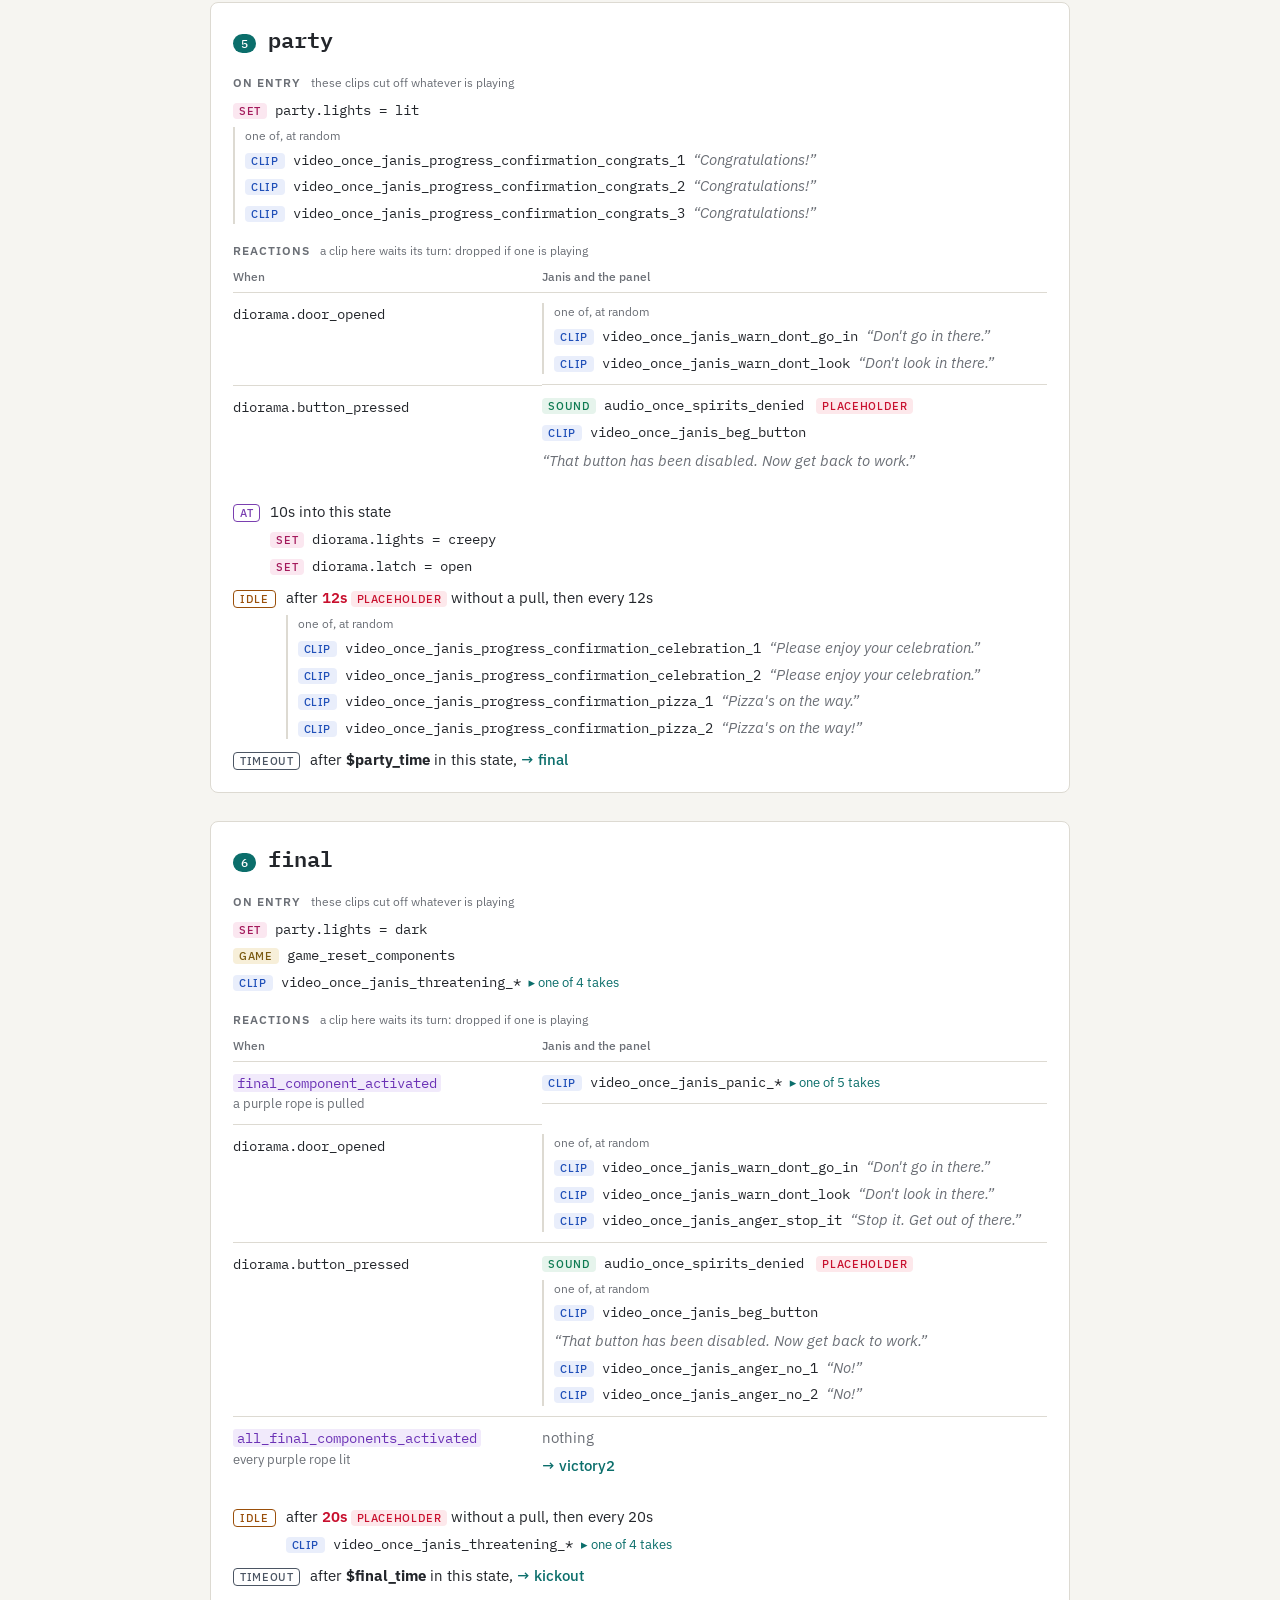
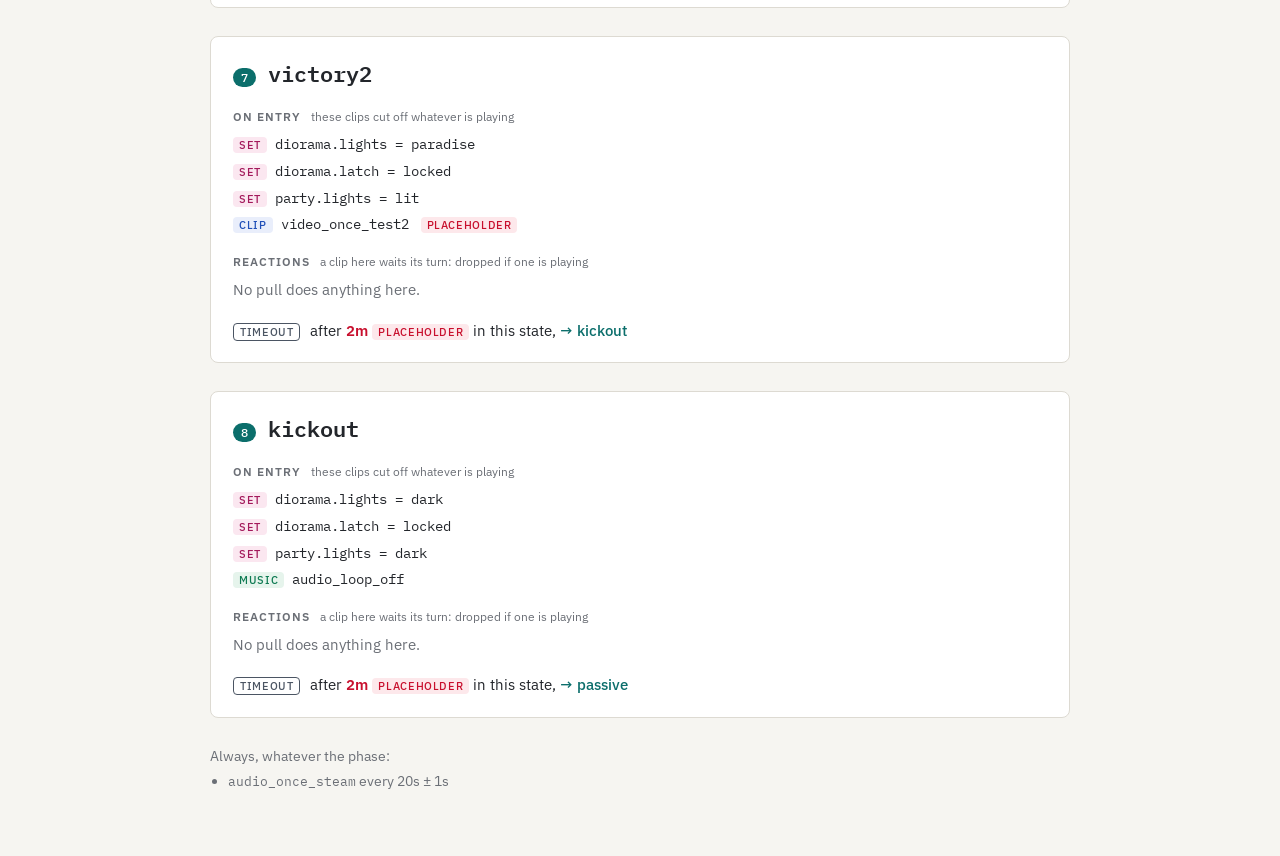
==== commit f3dec13d: "diorama: paradise rainbow fades for victory2, dim red stutter on door open, kickout locks and darken" ====
--- a/game_state_machine/state_config.html
+++ b/game_state_machine/state_config.html
@@ -189,7 +189,7 @@
   <header><span class="num">7</span><h2>victory2</h2></header>
   <div class="block">
     <h3>On entry <span class="hint">these clips cut off whatever is playing</span></h3>
-    <div class="cues"><div class="cue k-set"><span class="tag">set</span><code>diorama.lights = dark</code></div><div class="cue k-set"><span class="tag">set</span><code>diorama.latch = locked</code></div><div class="cue k-set"><span class="tag">set</span><code>party.lights = lit</code></div><div class="cue k-video_once"><span class="tag">clip</span><code>video_once_test2</code><span class="ph">placeholder</span></div></div>
+    <div class="cues"><div class="cue k-set"><span class="tag">set</span><code>diorama.lights = paradise</code></div><div class="cue k-set"><span class="tag">set</span><code>diorama.latch = locked</code></div><div class="cue k-set"><span class="tag">set</span><code>party.lights = lit</code></div><div class="cue k-video_once"><span class="tag">clip</span><code>video_once_test2</code><span class="ph">placeholder</span></div></div>
   </div>
   <div class="block">
     <h3>Reactions <span class="hint">a clip here waits its turn: dropped if one is playing</span></h3>
@@ -201,7 +201,7 @@
   <header><span class="num">8</span><h2>kickout</h2></header>
   <div class="block">
     <h3>On entry <span class="hint">these clips cut off whatever is playing</span></h3>
-    <div class="cues"><div class="cue k-set"><span class="tag">set</span><code>party.lights = dark</code></div><div class="cue k-audio_loop"><span class="tag">music</span><code>audio_loop_off</code></div></div>
+    <div class="cues"><div class="cue k-set"><span class="tag">set</span><code>diorama.lights = dark</code></div><div class="cue k-set"><span class="tag">set</span><code>diorama.latch = locked</code></div><div class="cue k-set"><span class="tag">set</span><code>party.lights = dark</code></div><div class="cue k-audio_loop"><span class="tag">music</span><code>audio_loop_off</code></div></div>
   </div>
   <div class="block">
     <h3>Reactions <span class="hint">a clip here waits its turn: dropped if one is playing</span></h3>
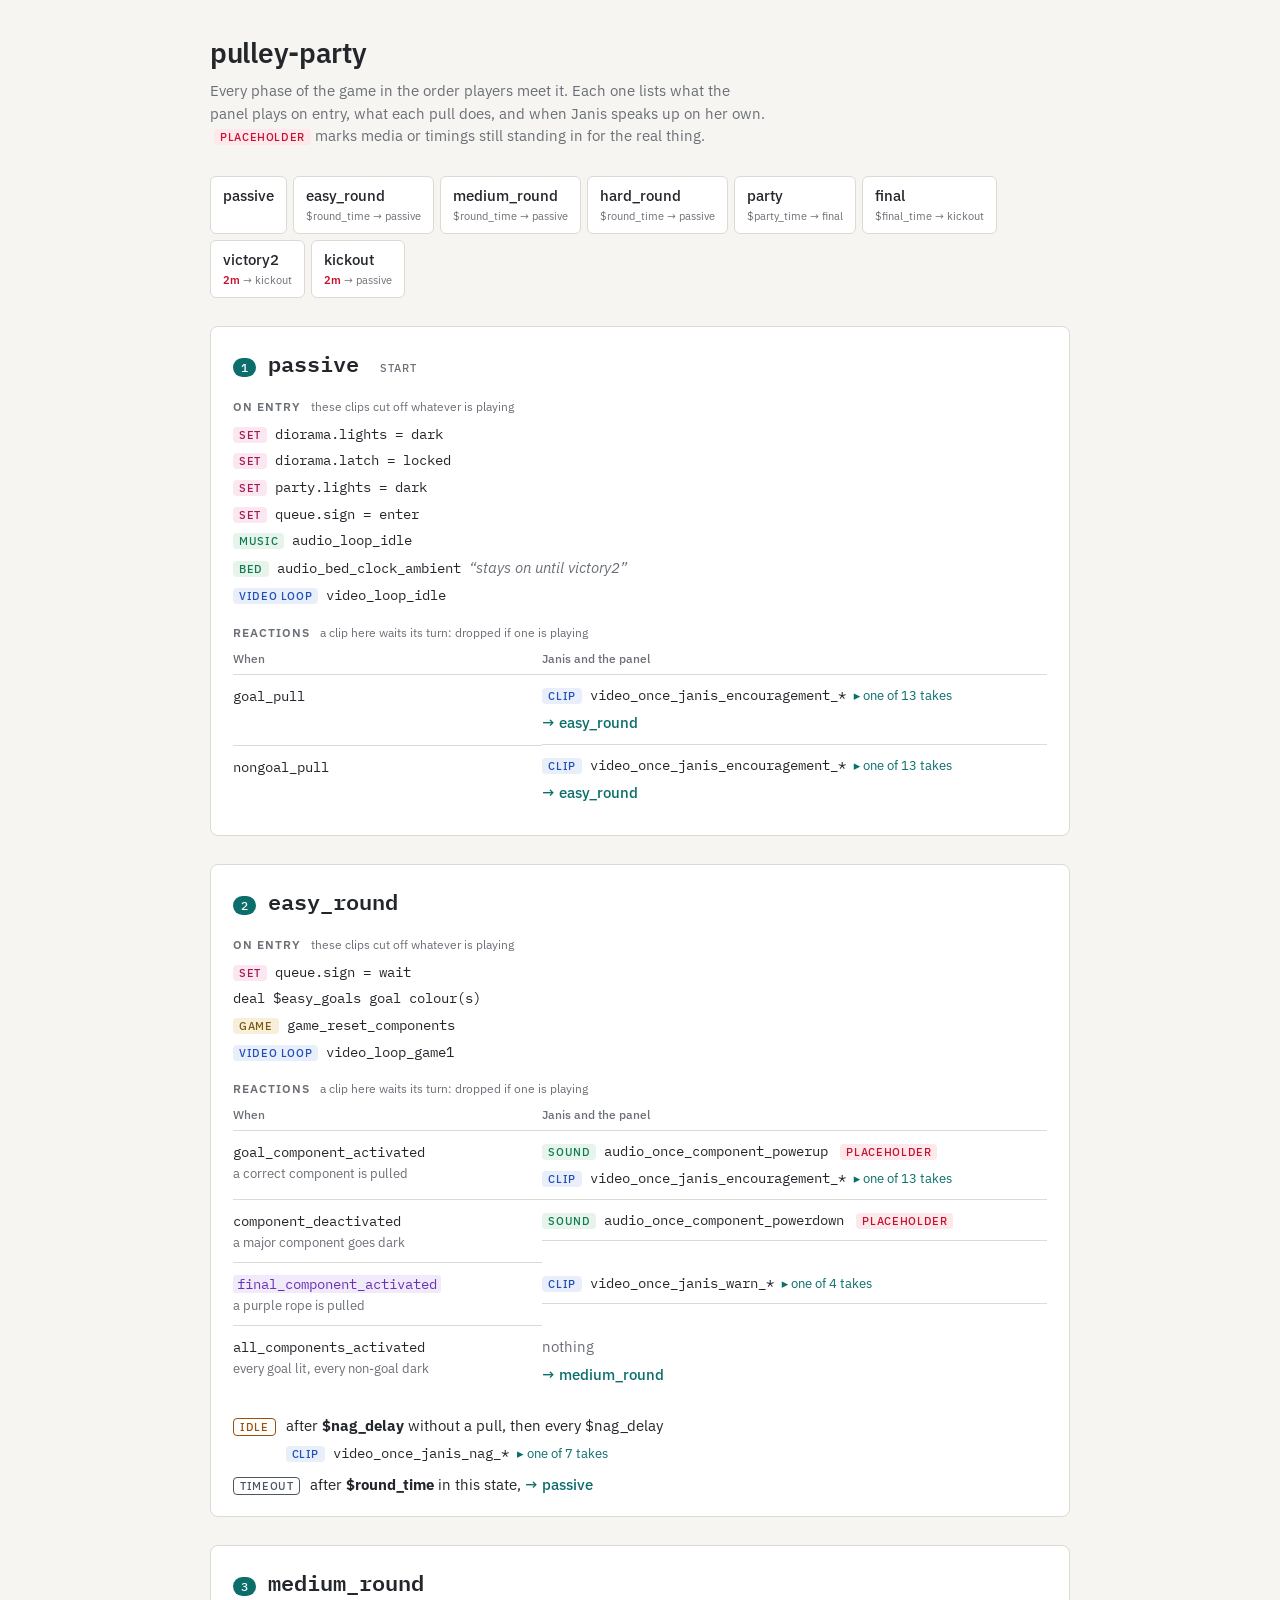
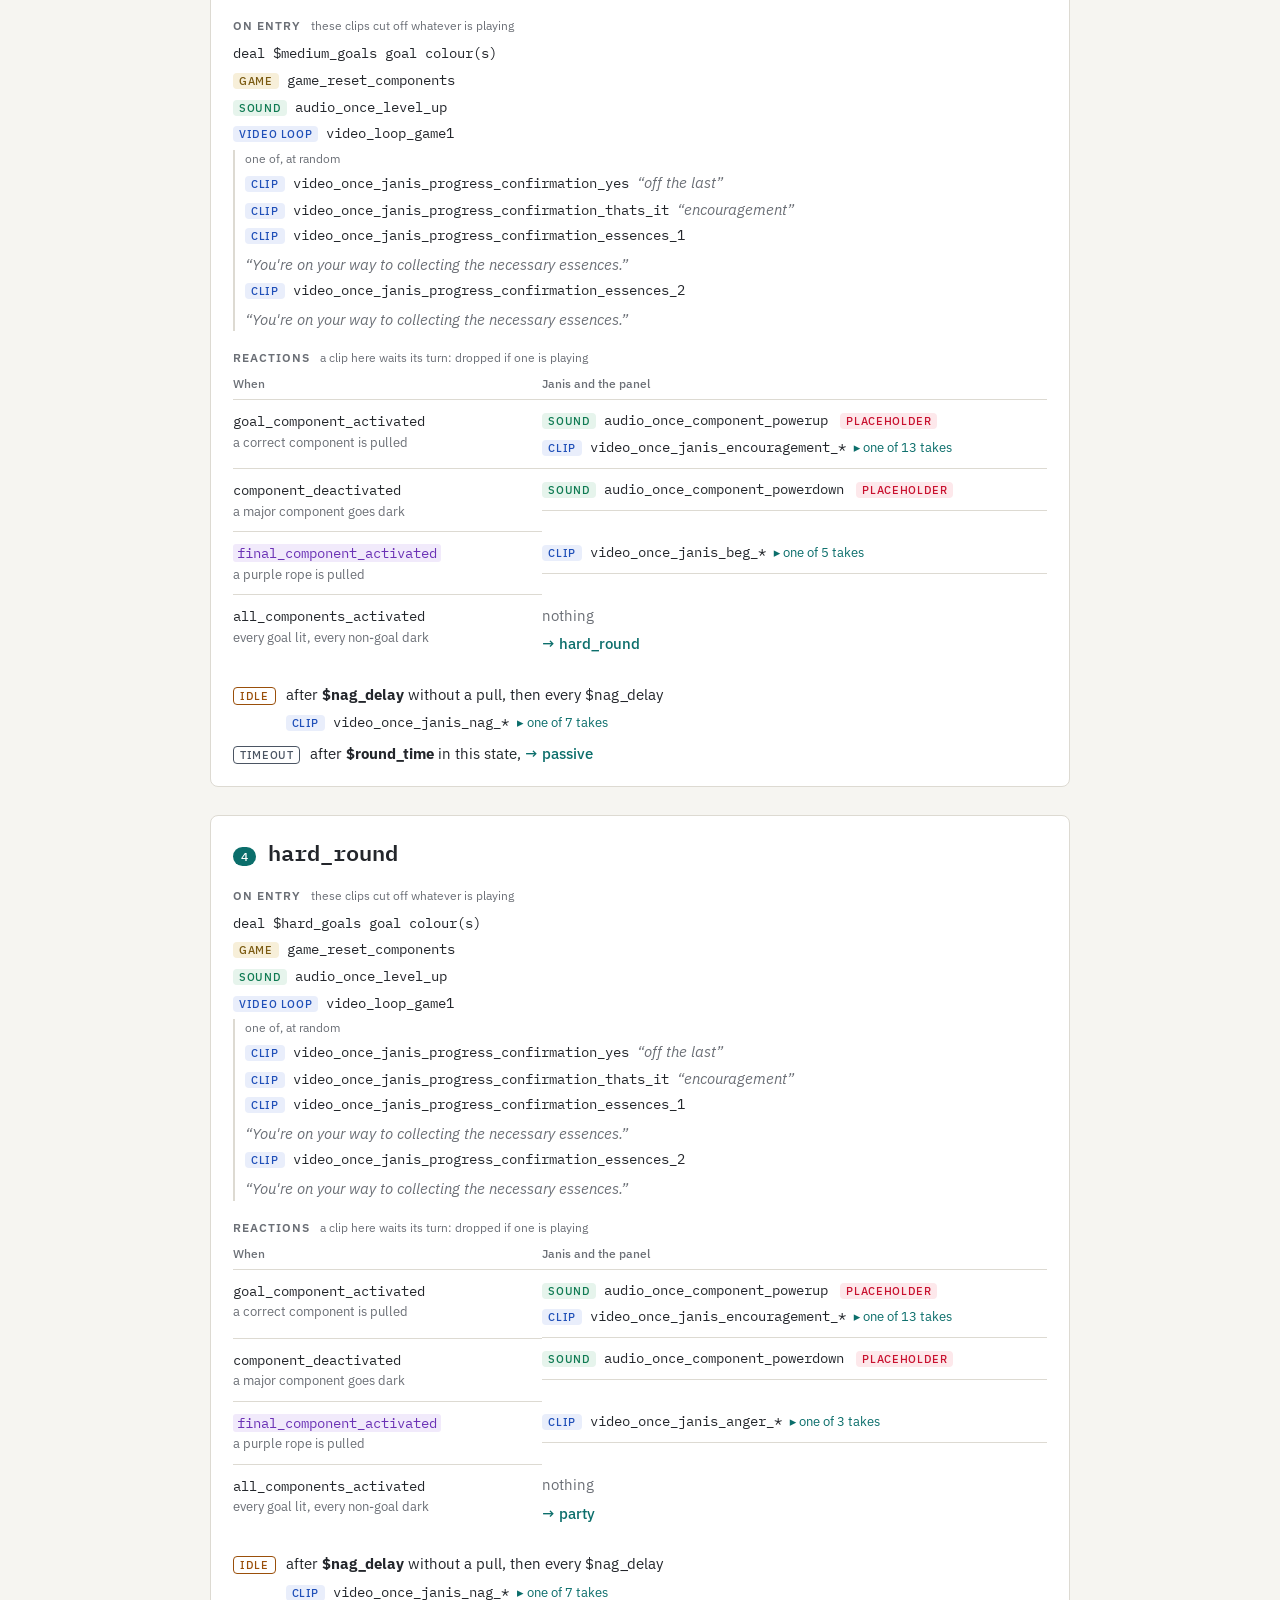
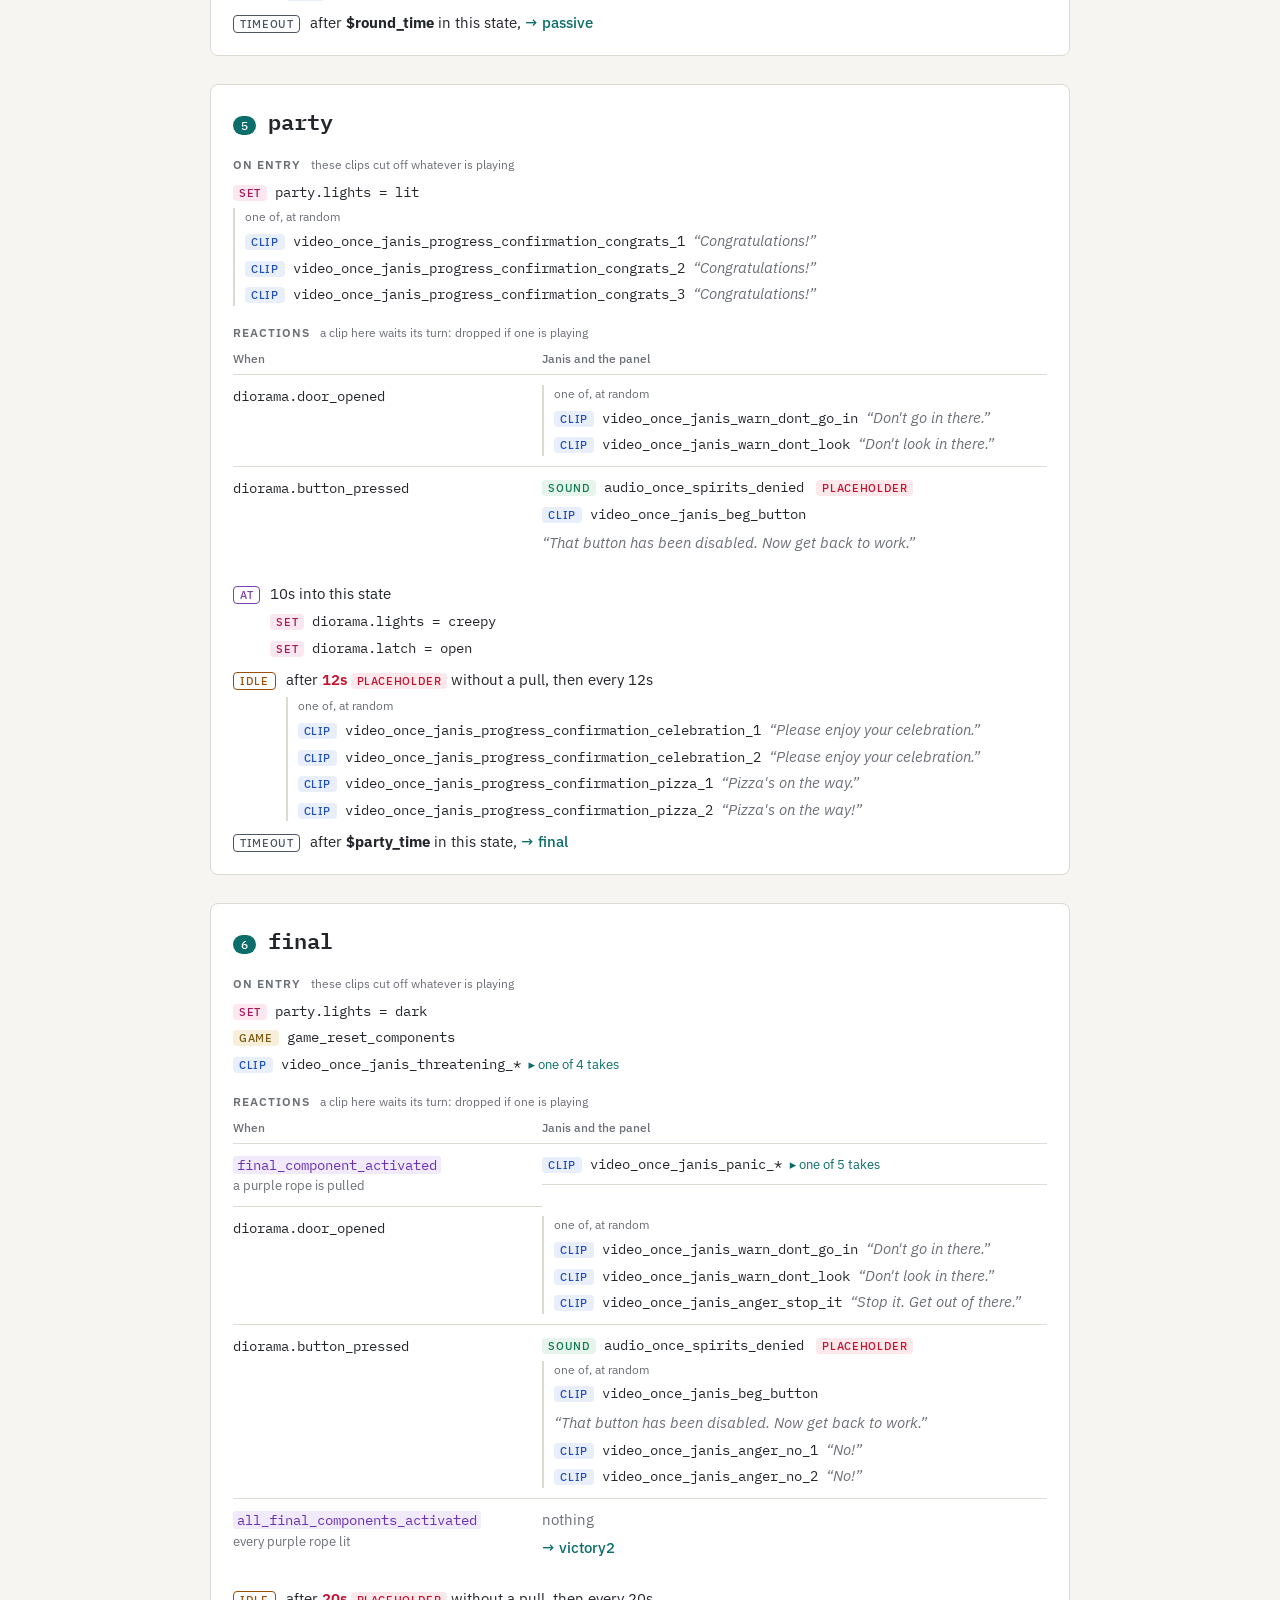
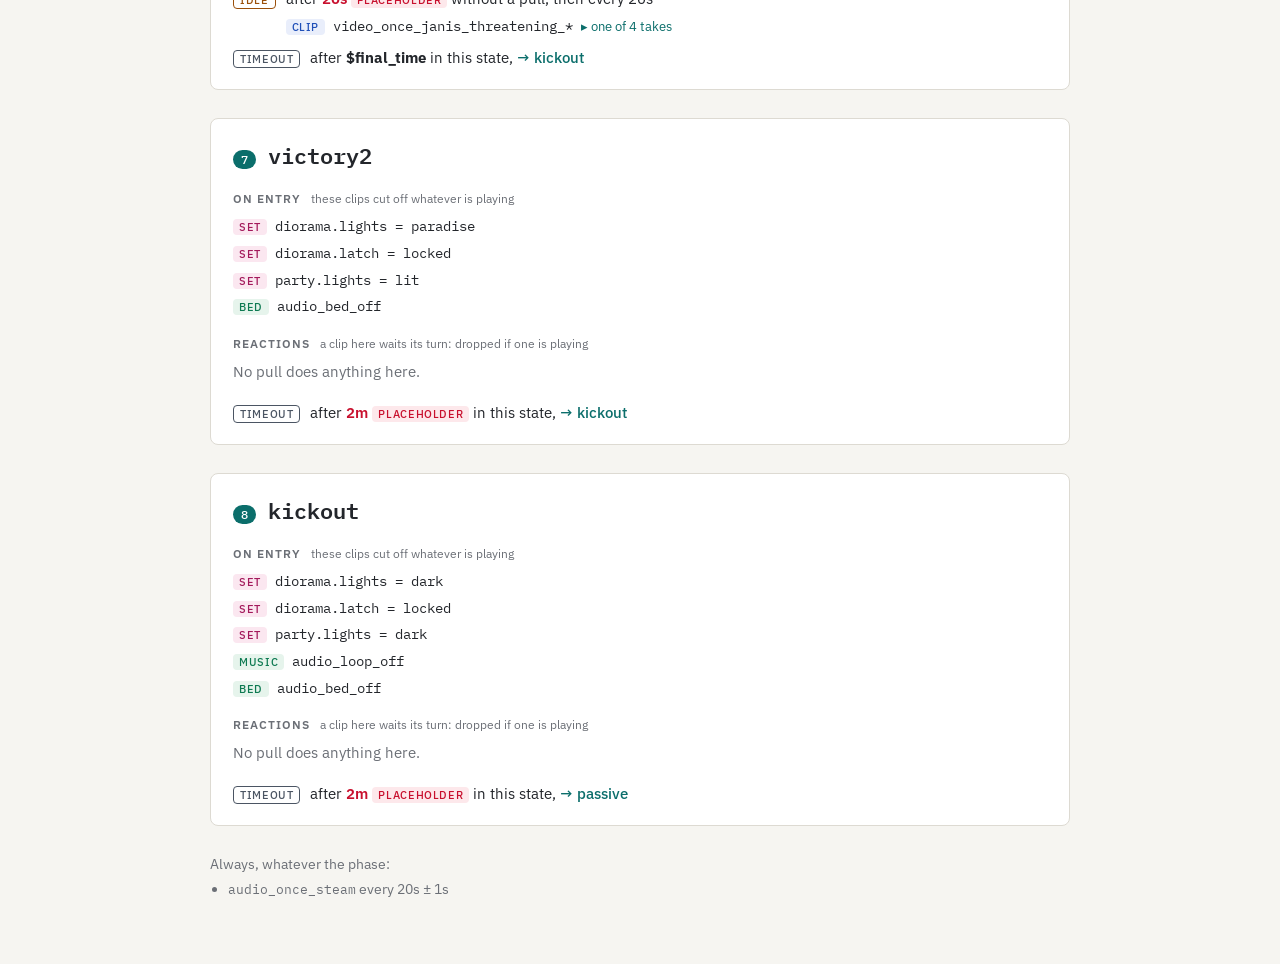
==== commit e145b542: "Overlord: audio_bed second loop layer, mesh scan every 10 s; state_config: clock_ambient bed, level_" ====
--- a/game_state_machine/state_config.html
+++ b/game_state_machine/state_config.html
@@ -65,7 +65,7 @@
 .cue[open] summary .n::before { content: "▾ "; }
 .tag { font: 500 10.5px var(--sans); text-transform: uppercase; letter-spacing: 0.06em; padding: 1px 6px; border-radius: 4px; }
 .k-video_once .tag, .k-video_loop .tag { color: var(--video); background: var(--video-bg); }
-.k-audio_once .tag, .k-audio_loop .tag { color: var(--audio); background: var(--audio-bg); }
+.k-audio_once .tag, .k-audio_loop .tag, .k-audio_bed .tag { color: var(--audio); background: var(--audio-bg); }
 .k-game .tag, .k-other .tag { color: var(--game); background: var(--game-bg); }
 .k-set .tag { color: var(--device); background: var(--device-bg); }
 .line { color: var(--muted); font-style: italic; }
@@ -117,11 +117,11 @@
   <header><span class="num">1</span><h2>passive <span class="start">start</span></h2></header>
   <div class="block">
     <h3>On entry <span class="hint">these clips cut off whatever is playing</span></h3>
-    <div class="cues"><div class="cue k-set"><span class="tag">set</span><code>diorama.lights = dark</code></div><div class="cue k-set"><span class="tag">set</span><code>diorama.latch = locked</code></div><div class="cue k-set"><span class="tag">set</span><code>party.lights = dark</code></div><div class="cue k-audio_loop"><span class="tag">music</span><code>audio_loop_idle</code></div><div class="cue k-video_loop"><span class="tag">video loop</span><code>video_loop_idle</code></div></div>
-  </div>
-  <div class="block">
-    <h3>Reactions <span class="hint">a clip here waits its turn: dropped if one is playing</span></h3>
-    <table class="react"><thead><tr><th>When</th><th>Janis and the panel</th></tr></thead><tbody><tr><td class="ev"><code>nongoal_component_activated</code><div class="evd">a component outside the goal set is pulled</div></td><td class="do"><div class="cue k-audio_once"><span class="tag">sound</span><code>audio_once_component_powerup</code><span class="ph">placeholder</span></div><details class="cue k-video_once"><summary><span class="tag">clip</span><code>video_once_janis_encouragement_*</code><span class="n">one of 13 takes</span></summary><ul class="takes"><li><code>good_work_1</code> <span class="line">“Keep up the good work.”</span></li><li><code>rewarded_1</code> <span class="line">“If you do a good job, you will be handsomely rewarded.”</span></li><li><code>rewarded_2</code> <span class="line">“If you do a good job, you&#x27;re going to be handsomely rewarded.”</span></li><li><code>doing_great</code> <span class="line">“You&#x27;re doing great.”</span></li><li><code>awesome_job_1</code> <span class="line">“You&#x27;re doing an awesome job.”</span></li><li><code>productivity</code> <span class="line">“We love your productivity.”</span></li><li><code>awesome_job_2</code> <span class="line">“You&#x27;re doing an awesome job.”</span></li><li><code>keep_going</code> <span class="line">“Keep going.”</span></li><li><code>dont_worry</code> <span class="line">“Don&#x27;t worry. You&#x27;re doing a good job.”</span></li><li><code>awesome_job_3</code> <span class="line">“You&#x27;re doing an awesome job.”</span></li><li><code>good_work_2</code> <span class="line">“Keep up the good work.”</span></li><li><code>great_job</code> <span class="line">“You&#x27;re doing a great job.”</span></li><li><code>awesome_job_4</code> <span class="line">“You&#x27;re doing an awesome job.”</span></li></ul></details><a class="goto" href="#easy_round">→ easy_round</a></td></tr><tr><td class="ev"><code>goal_component_activated</code><div class="evd">a correct component is pulled</div></td><td class="do"><div class="cue k-audio_once"><span class="tag">sound</span><code>audio_once_component_powerup</code><span class="ph">placeholder</span></div><details class="cue k-video_once"><summary><span class="tag">clip</span><code>video_once_janis_encouragement_*</code><span class="n">one of 13 takes</span></summary><ul class="takes"><li><code>good_work_1</code> <span class="line">“Keep up the good work.”</span></li><li><code>rewarded_1</code> <span class="line">“If you do a good job, you will be handsomely rewarded.”</span></li><li><code>rewarded_2</code> <span class="line">“If you do a good job, you&#x27;re going to be handsomely rewarded.”</span></li><li><code>doing_great</code> <span class="line">“You&#x27;re doing great.”</span></li><li><code>awesome_job_1</code> <span class="line">“You&#x27;re doing an awesome job.”</span></li><li><code>productivity</code> <span class="line">“We love your productivity.”</span></li><li><code>awesome_job_2</code> <span class="line">“You&#x27;re doing an awesome job.”</span></li><li><code>keep_going</code> <span class="line">“Keep going.”</span></li><li><code>dont_worry</code> <span class="line">“Don&#x27;t worry. You&#x27;re doing a good job.”</span></li><li><code>awesome_job_3</code> <span class="line">“You&#x27;re doing an awesome job.”</span></li><li><code>good_work_2</code> <span class="line">“Keep up the good work.”</span></li><li><code>great_job</code> <span class="line">“You&#x27;re doing a great job.”</span></li><li><code>awesome_job_4</code> <span class="line">“You&#x27;re doing an awesome job.”</span></li></ul></details><a class="goto" href="#easy_round">→ easy_round</a></td></tr></tbody></table>
+    <div class="cues"><div class="cue k-set"><span class="tag">set</span><code>diorama.lights = dark</code></div><div class="cue k-set"><span class="tag">set</span><code>diorama.latch = locked</code></div><div class="cue k-set"><span class="tag">set</span><code>party.lights = dark</code></div><div class="cue k-set"><span class="tag">set</span><code>queue.sign = enter</code></div><div class="cue k-audio_loop"><span class="tag">music</span><code>audio_loop_idle</code></div><div class="cue k-audio_bed"><span class="tag">bed</span><code>audio_bed_clock_ambient</code> <span class="line">“stays on until victory2”</span></div><div class="cue k-video_loop"><span class="tag">video loop</span><code>video_loop_idle</code></div></div>
+  </div>
+  <div class="block">
+    <h3>Reactions <span class="hint">a clip here waits its turn: dropped if one is playing</span></h3>
+    <table class="react"><thead><tr><th>When</th><th>Janis and the panel</th></tr></thead><tbody><tr><td class="ev"><code>goal_pull</code><div class="evd"></div></td><td class="do"><details class="cue k-video_once"><summary><span class="tag">clip</span><code>video_once_janis_encouragement_*</code><span class="n">one of 13 takes</span></summary><ul class="takes"><li><code>good_work_1</code> <span class="line">“Keep up the good work.”</span></li><li><code>rewarded_1</code> <span class="line">“If you do a good job, you will be handsomely rewarded.”</span></li><li><code>rewarded_2</code> <span class="line">“If you do a good job, you&#x27;re going to be handsomely rewarded.”</span></li><li><code>doing_great</code> <span class="line">“You&#x27;re doing great.”</span></li><li><code>awesome_job_1</code> <span class="line">“You&#x27;re doing an awesome job.”</span></li><li><code>productivity</code> <span class="line">“We love your productivity.”</span></li><li><code>awesome_job_2</code> <span class="line">“You&#x27;re doing an awesome job.”</span></li><li><code>keep_going</code> <span class="line">“Keep going.”</span></li><li><code>dont_worry</code> <span class="line">“Don&#x27;t worry. You&#x27;re doing a good job.”</span></li><li><code>awesome_job_3</code> <span class="line">“You&#x27;re doing an awesome job.”</span></li><li><code>good_work_2</code> <span class="line">“Keep up the good work.”</span></li><li><code>great_job</code> <span class="line">“You&#x27;re doing a great job.”</span></li><li><code>awesome_job_4</code> <span class="line">“You&#x27;re doing an awesome job.”</span></li></ul></details><a class="goto" href="#easy_round">→ easy_round</a></td></tr><tr><td class="ev"><code>nongoal_pull</code><div class="evd"></div></td><td class="do"><details class="cue k-video_once"><summary><span class="tag">clip</span><code>video_once_janis_encouragement_*</code><span class="n">one of 13 takes</span></summary><ul class="takes"><li><code>good_work_1</code> <span class="line">“Keep up the good work.”</span></li><li><code>rewarded_1</code> <span class="line">“If you do a good job, you will be handsomely rewarded.”</span></li><li><code>rewarded_2</code> <span class="line">“If you do a good job, you&#x27;re going to be handsomely rewarded.”</span></li><li><code>doing_great</code> <span class="line">“You&#x27;re doing great.”</span></li><li><code>awesome_job_1</code> <span class="line">“You&#x27;re doing an awesome job.”</span></li><li><code>productivity</code> <span class="line">“We love your productivity.”</span></li><li><code>awesome_job_2</code> <span class="line">“You&#x27;re doing an awesome job.”</span></li><li><code>keep_going</code> <span class="line">“Keep going.”</span></li><li><code>dont_worry</code> <span class="line">“Don&#x27;t worry. You&#x27;re doing a good job.”</span></li><li><code>awesome_job_3</code> <span class="line">“You&#x27;re doing an awesome job.”</span></li><li><code>good_work_2</code> <span class="line">“Keep up the good work.”</span></li><li><code>great_job</code> <span class="line">“You&#x27;re doing a great job.”</span></li><li><code>awesome_job_4</code> <span class="line">“You&#x27;re doing an awesome job.”</span></li></ul></details><a class="goto" href="#easy_round">→ easy_round</a></td></tr></tbody></table>
   </div>
   
 </section>
@@ -129,7 +129,7 @@
   <header><span class="num">2</span><h2>easy_round</h2></header>
   <div class="block">
     <h3>On entry <span class="hint">these clips cut off whatever is playing</span></h3>
-    <div class="cues"><div class="cue"><code>deal $easy_goals goal colour(s)</code></div><div class="cue k-game"><span class="tag">game</span><code>game_reset_components</code></div><div class="cue k-video_loop"><span class="tag">video loop</span><code>video_loop_game1</code></div></div>
+    <div class="cues"><div class="cue k-set"><span class="tag">set</span><code>queue.sign = wait</code></div><div class="cue"><code>deal $easy_goals goal colour(s)</code></div><div class="cue k-game"><span class="tag">game</span><code>game_reset_components</code></div><div class="cue k-video_loop"><span class="tag">video loop</span><code>video_loop_game1</code></div></div>
   </div>
   <div class="block">
     <h3>Reactions <span class="hint">a clip here waits its turn: dropped if one is playing</span></h3>
@@ -141,7 +141,7 @@
   <header><span class="num">3</span><h2>medium_round</h2></header>
   <div class="block">
     <h3>On entry <span class="hint">these clips cut off whatever is playing</span></h3>
-    <div class="cues"><div class="cue"><code>deal $medium_goals goal colour(s)</code></div><div class="cue k-game"><span class="tag">game</span><code>game_reset_components</code></div><div class="cue k-video_loop"><span class="tag">video loop</span><code>video_loop_game1</code></div><div class="choose"><div class="choose-h">one of, at random</div><div class="cue k-video_once"><span class="tag">clip</span><code>video_once_janis_progress_confirmation_yes</code> <span class="line">“off the last”</span></div><div class="cue k-video_once"><span class="tag">clip</span><code>video_once_janis_progress_confirmation_thats_it</code> <span class="line">“encouragement”</span></div><div class="cue k-video_once"><span class="tag">clip</span><code>video_once_janis_progress_confirmation_essences_1</code> <span class="line">“You&#x27;re on your way to collecting the necessary essences.”</span></div><div class="cue k-video_once"><span class="tag">clip</span><code>video_once_janis_progress_confirmation_essences_2</code> <span class="line">“You&#x27;re on your way to collecting the necessary essences.”</span></div></div></div>
+    <div class="cues"><div class="cue"><code>deal $medium_goals goal colour(s)</code></div><div class="cue k-game"><span class="tag">game</span><code>game_reset_components</code></div><div class="cue k-audio_once"><span class="tag">sound</span><code>audio_once_level_up</code></div><div class="cue k-video_loop"><span class="tag">video loop</span><code>video_loop_game1</code></div><div class="choose"><div class="choose-h">one of, at random</div><div class="cue k-video_once"><span class="tag">clip</span><code>video_once_janis_progress_confirmation_yes</code> <span class="line">“off the last”</span></div><div class="cue k-video_once"><span class="tag">clip</span><code>video_once_janis_progress_confirmation_thats_it</code> <span class="line">“encouragement”</span></div><div class="cue k-video_once"><span class="tag">clip</span><code>video_once_janis_progress_confirmation_essences_1</code> <span class="line">“You&#x27;re on your way to collecting the necessary essences.”</span></div><div class="cue k-video_once"><span class="tag">clip</span><code>video_once_janis_progress_confirmation_essences_2</code> <span class="line">“You&#x27;re on your way to collecting the necessary essences.”</span></div></div></div>
   </div>
   <div class="block">
     <h3>Reactions <span class="hint">a clip here waits its turn: dropped if one is playing</span></h3>
@@ -153,7 +153,7 @@
   <header><span class="num">4</span><h2>hard_round</h2></header>
   <div class="block">
     <h3>On entry <span class="hint">these clips cut off whatever is playing</span></h3>
-    <div class="cues"><div class="cue"><code>deal $hard_goals goal colour(s)</code></div><div class="cue k-game"><span class="tag">game</span><code>game_reset_components</code></div><div class="cue k-video_loop"><span class="tag">video loop</span><code>video_loop_game1</code></div><div class="choose"><div class="choose-h">one of, at random</div><div class="cue k-video_once"><span class="tag">clip</span><code>video_once_janis_progress_confirmation_yes</code> <span class="line">“off the last”</span></div><div class="cue k-video_once"><span class="tag">clip</span><code>video_once_janis_progress_confirmation_thats_it</code> <span class="line">“encouragement”</span></div><div class="cue k-video_once"><span class="tag">clip</span><code>video_once_janis_progress_confirmation_essences_1</code> <span class="line">“You&#x27;re on your way to collecting the necessary essences.”</span></div><div class="cue k-video_once"><span class="tag">clip</span><code>video_once_janis_progress_confirmation_essences_2</code> <span class="line">“You&#x27;re on your way to collecting the necessary essences.”</span></div></div></div>
+    <div class="cues"><div class="cue"><code>deal $hard_goals goal colour(s)</code></div><div class="cue k-game"><span class="tag">game</span><code>game_reset_components</code></div><div class="cue k-audio_once"><span class="tag">sound</span><code>audio_once_level_up</code></div><div class="cue k-video_loop"><span class="tag">video loop</span><code>video_loop_game1</code></div><div class="choose"><div class="choose-h">one of, at random</div><div class="cue k-video_once"><span class="tag">clip</span><code>video_once_janis_progress_confirmation_yes</code> <span class="line">“off the last”</span></div><div class="cue k-video_once"><span class="tag">clip</span><code>video_once_janis_progress_confirmation_thats_it</code> <span class="line">“encouragement”</span></div><div class="cue k-video_once"><span class="tag">clip</span><code>video_once_janis_progress_confirmation_essences_1</code> <span class="line">“You&#x27;re on your way to collecting the necessary essences.”</span></div><div class="cue k-video_once"><span class="tag">clip</span><code>video_once_janis_progress_confirmation_essences_2</code> <span class="line">“You&#x27;re on your way to collecting the necessary essences.”</span></div></div></div>
   </div>
   <div class="block">
     <h3>Reactions <span class="hint">a clip here waits its turn: dropped if one is playing</span></h3>
@@ -189,7 +189,7 @@
   <header><span class="num">7</span><h2>victory2</h2></header>
   <div class="block">
     <h3>On entry <span class="hint">these clips cut off whatever is playing</span></h3>
-    <div class="cues"><div class="cue k-set"><span class="tag">set</span><code>diorama.lights = paradise</code></div><div class="cue k-set"><span class="tag">set</span><code>diorama.latch = locked</code></div><div class="cue k-set"><span class="tag">set</span><code>party.lights = lit</code></div><div class="cue k-video_once"><span class="tag">clip</span><code>video_once_test2</code><span class="ph">placeholder</span></div></div>
+    <div class="cues"><div class="cue k-set"><span class="tag">set</span><code>diorama.lights = paradise</code></div><div class="cue k-set"><span class="tag">set</span><code>diorama.latch = locked</code></div><div class="cue k-set"><span class="tag">set</span><code>party.lights = lit</code></div><div class="cue k-audio_bed"><span class="tag">bed</span><code>audio_bed_off</code></div></div>
   </div>
   <div class="block">
     <h3>Reactions <span class="hint">a clip here waits its turn: dropped if one is playing</span></h3>
@@ -201,7 +201,7 @@
   <header><span class="num">8</span><h2>kickout</h2></header>
   <div class="block">
     <h3>On entry <span class="hint">these clips cut off whatever is playing</span></h3>
-    <div class="cues"><div class="cue k-set"><span class="tag">set</span><code>diorama.lights = dark</code></div><div class="cue k-set"><span class="tag">set</span><code>diorama.latch = locked</code></div><div class="cue k-set"><span class="tag">set</span><code>party.lights = dark</code></div><div class="cue k-audio_loop"><span class="tag">music</span><code>audio_loop_off</code></div></div>
+    <div class="cues"><div class="cue k-set"><span class="tag">set</span><code>diorama.lights = dark</code></div><div class="cue k-set"><span class="tag">set</span><code>diorama.latch = locked</code></div><div class="cue k-set"><span class="tag">set</span><code>party.lights = dark</code></div><div class="cue k-audio_loop"><span class="tag">music</span><code>audio_loop_off</code></div><div class="cue k-audio_bed"><span class="tag">bed</span><code>audio_bed_off</code></div></div>
   </div>
   <div class="block">
     <h3>Reactions <span class="hint">a clip here waits its turn: dropped if one is playing</span></h3>
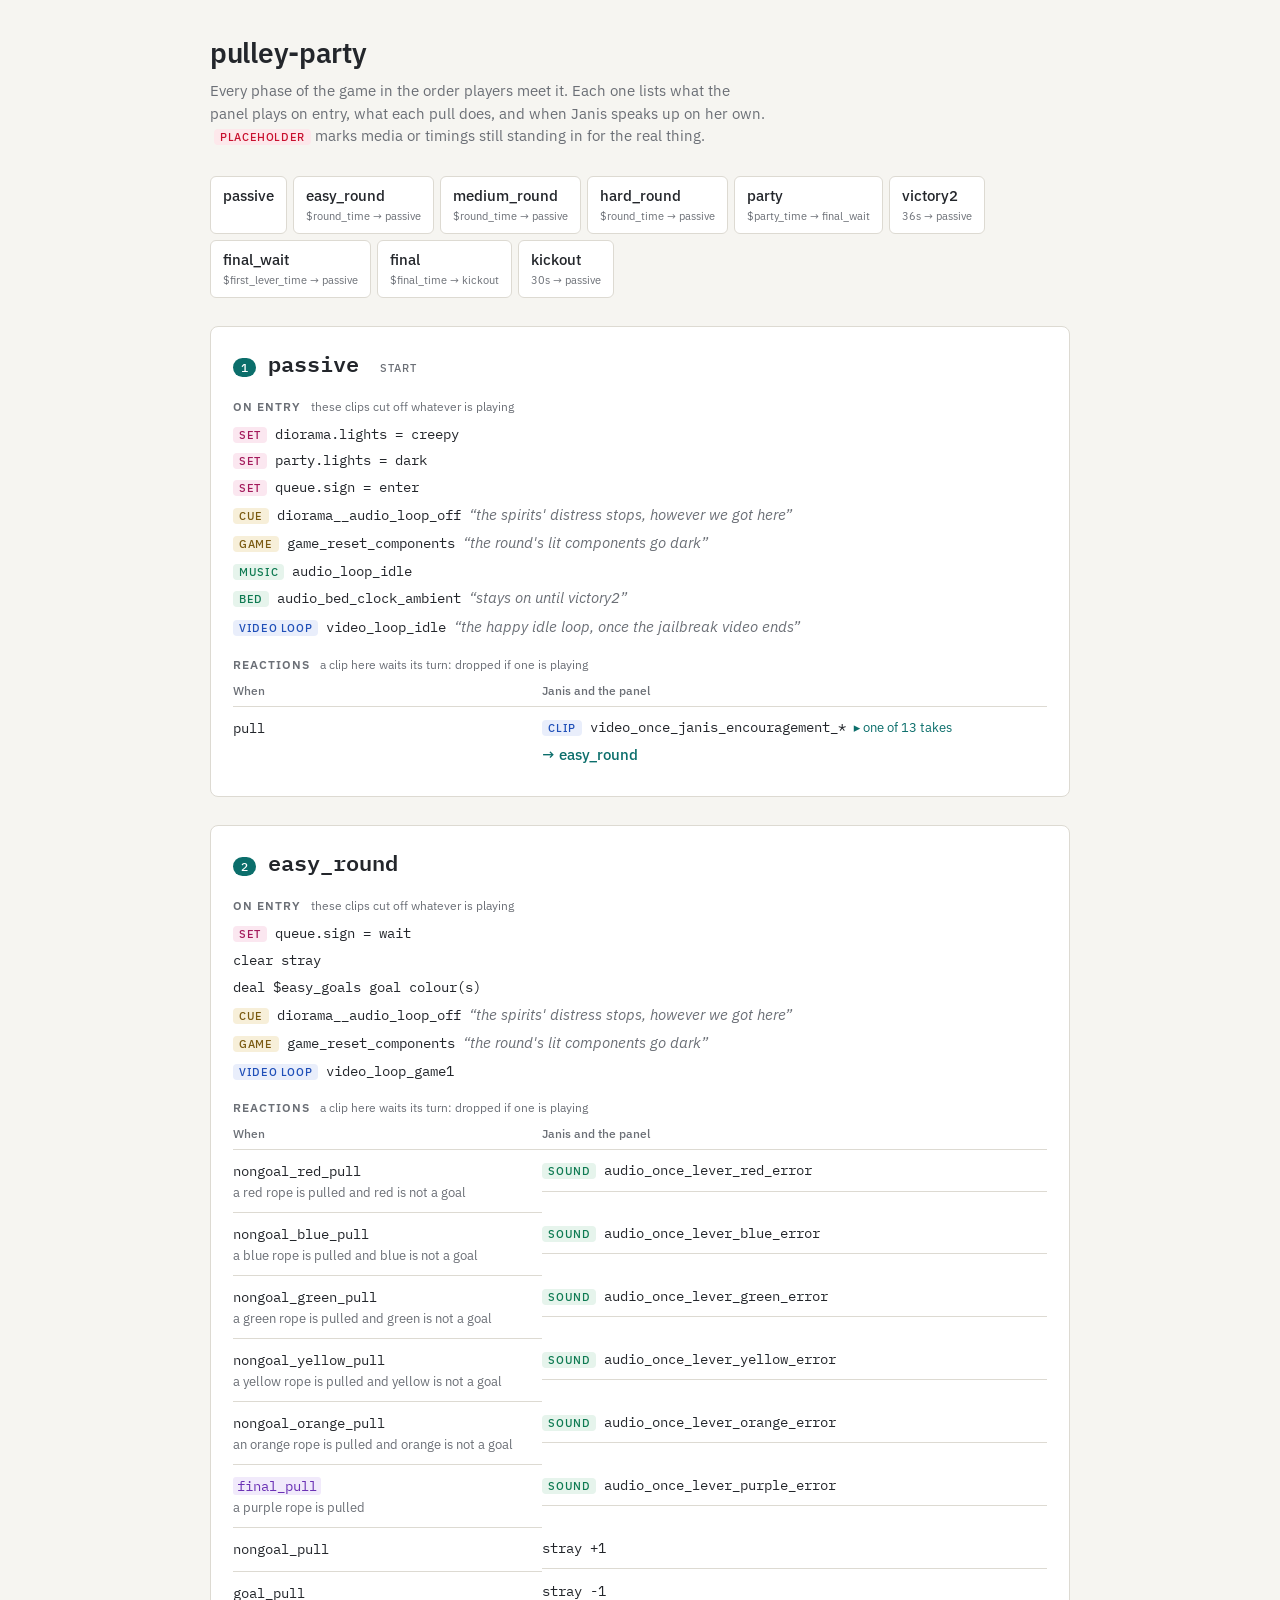
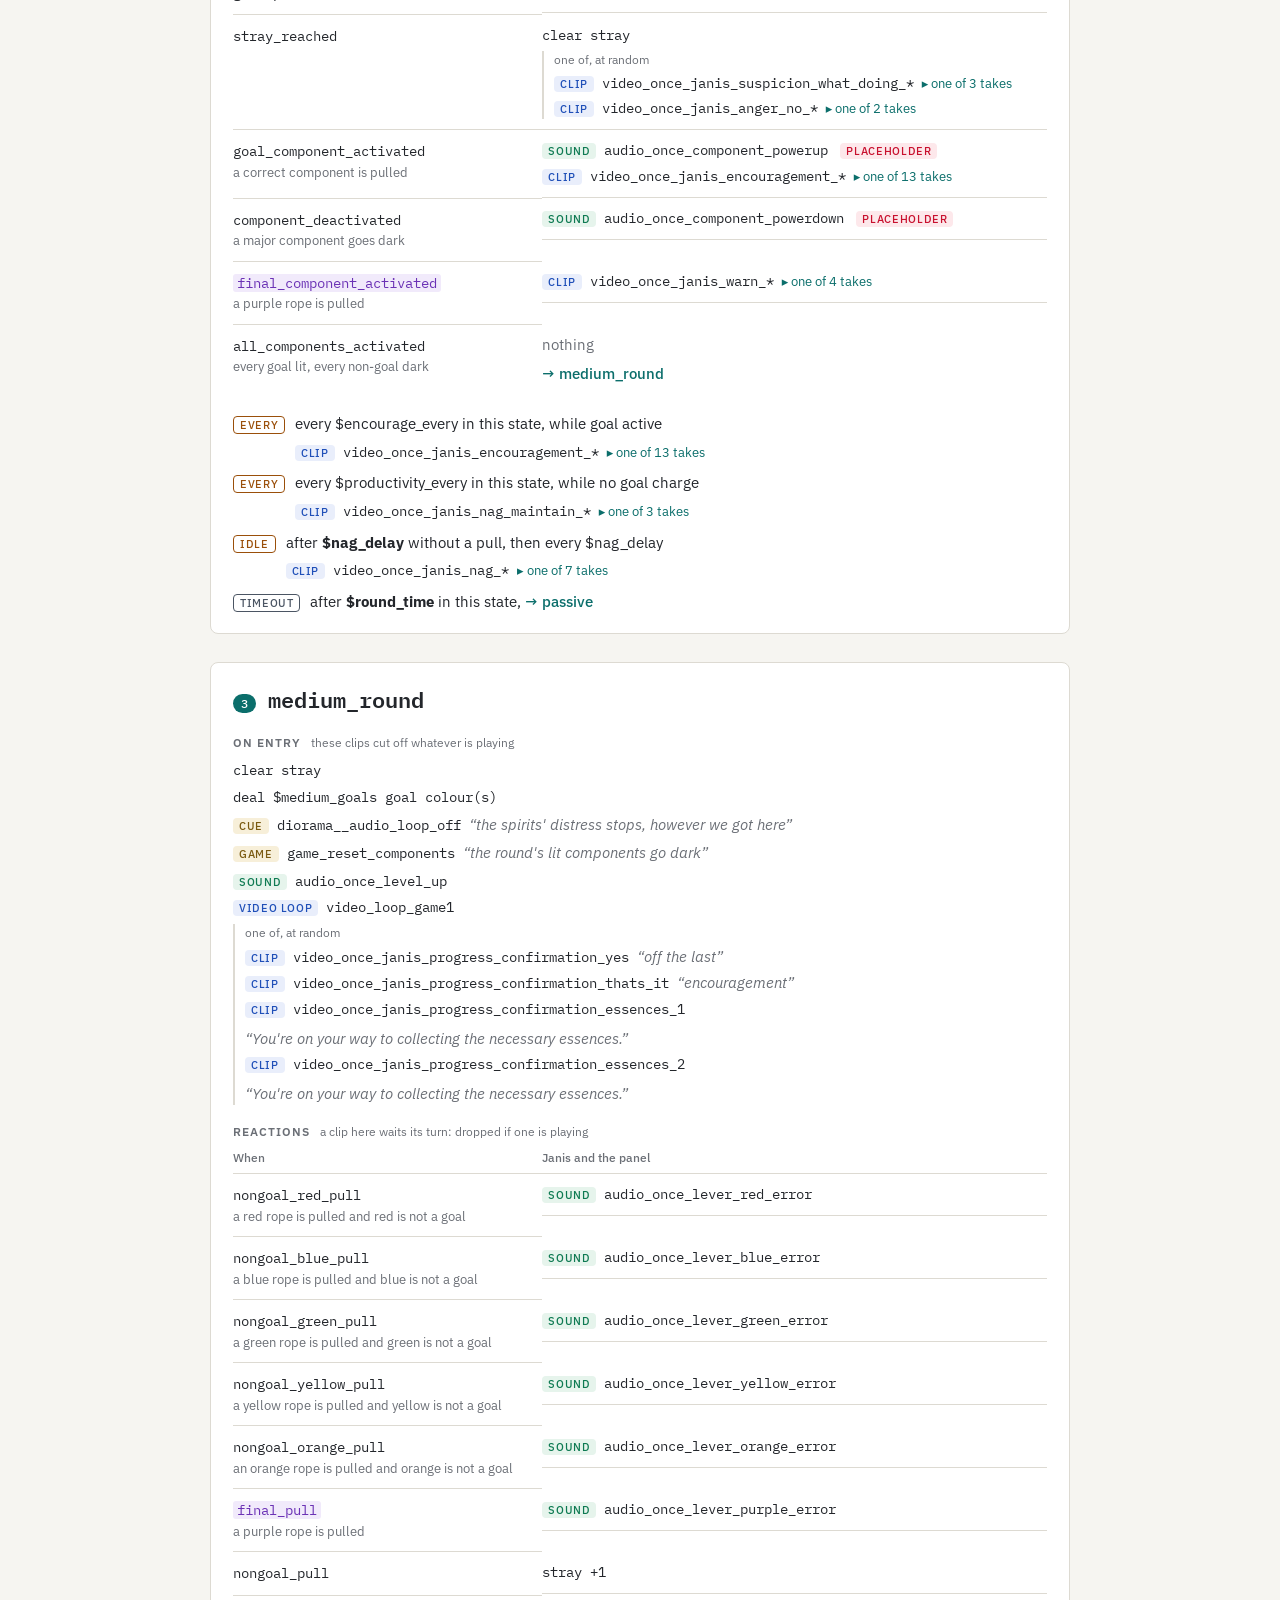
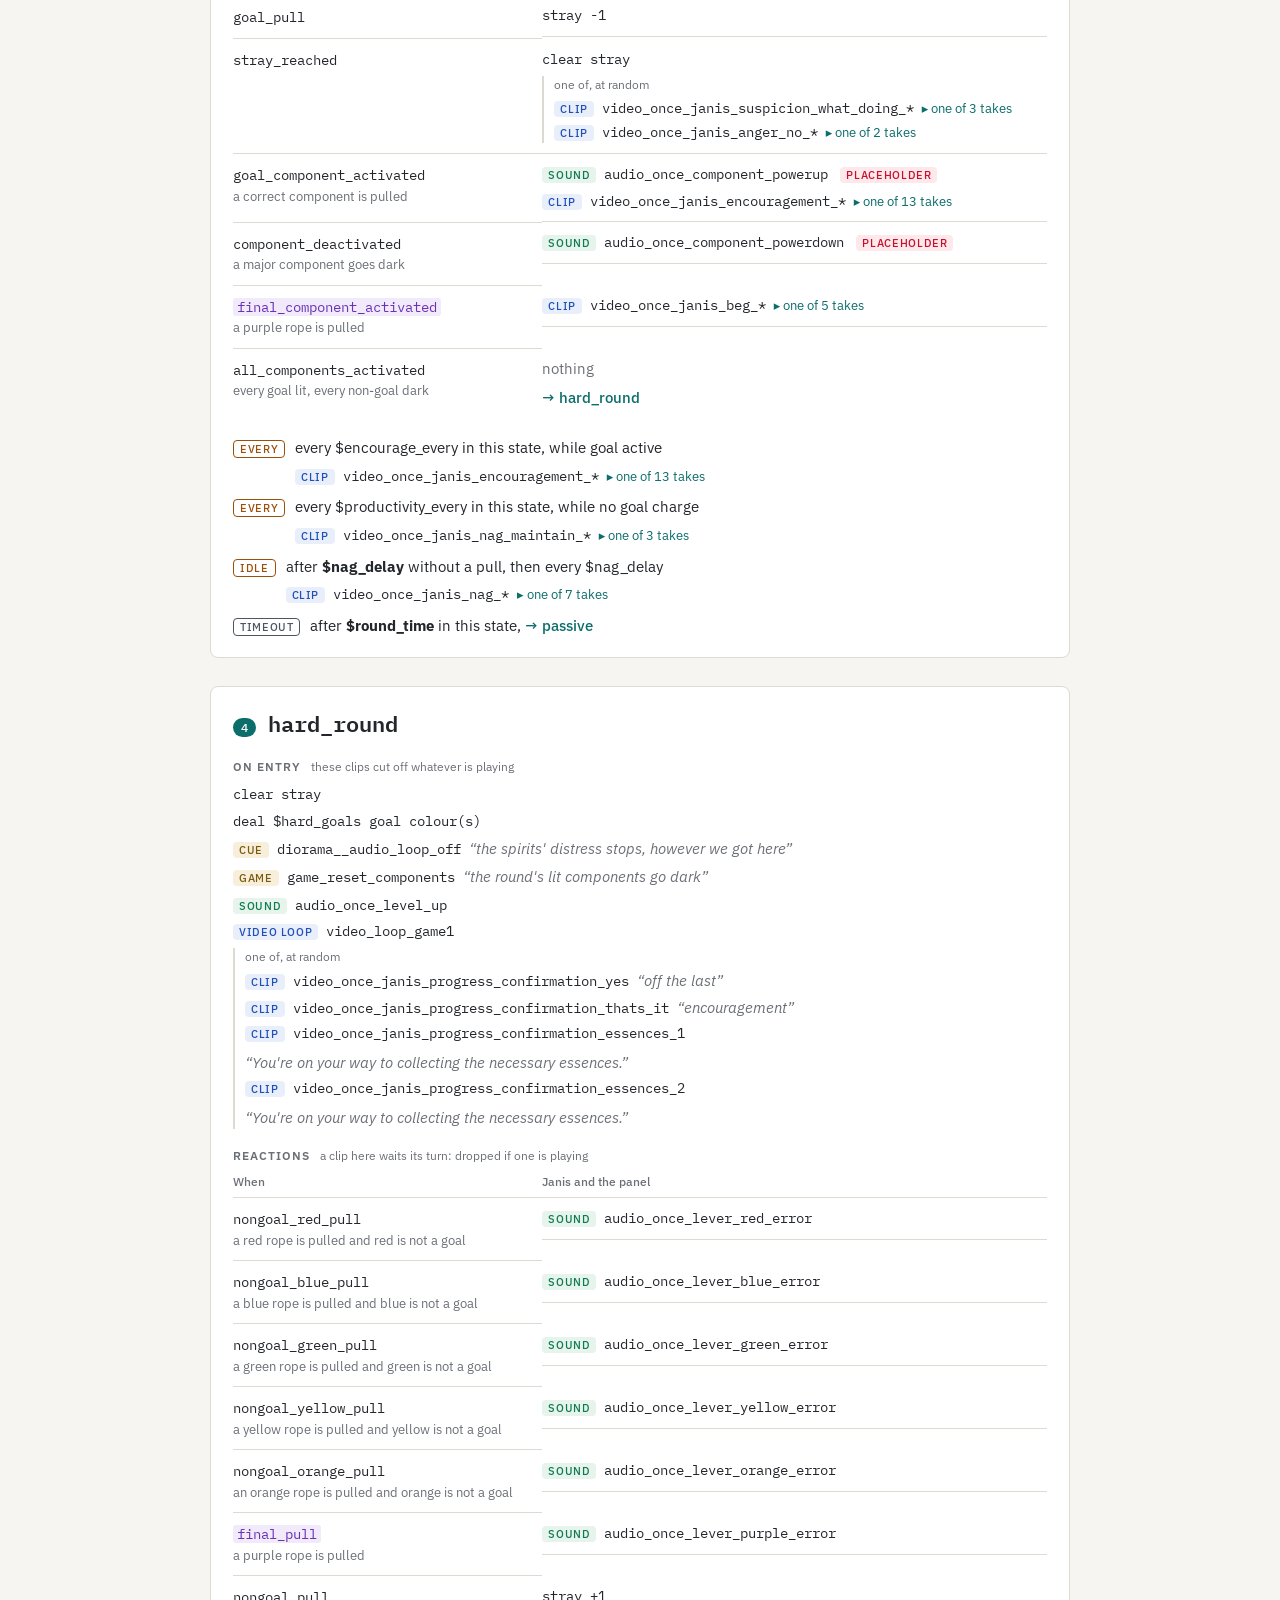
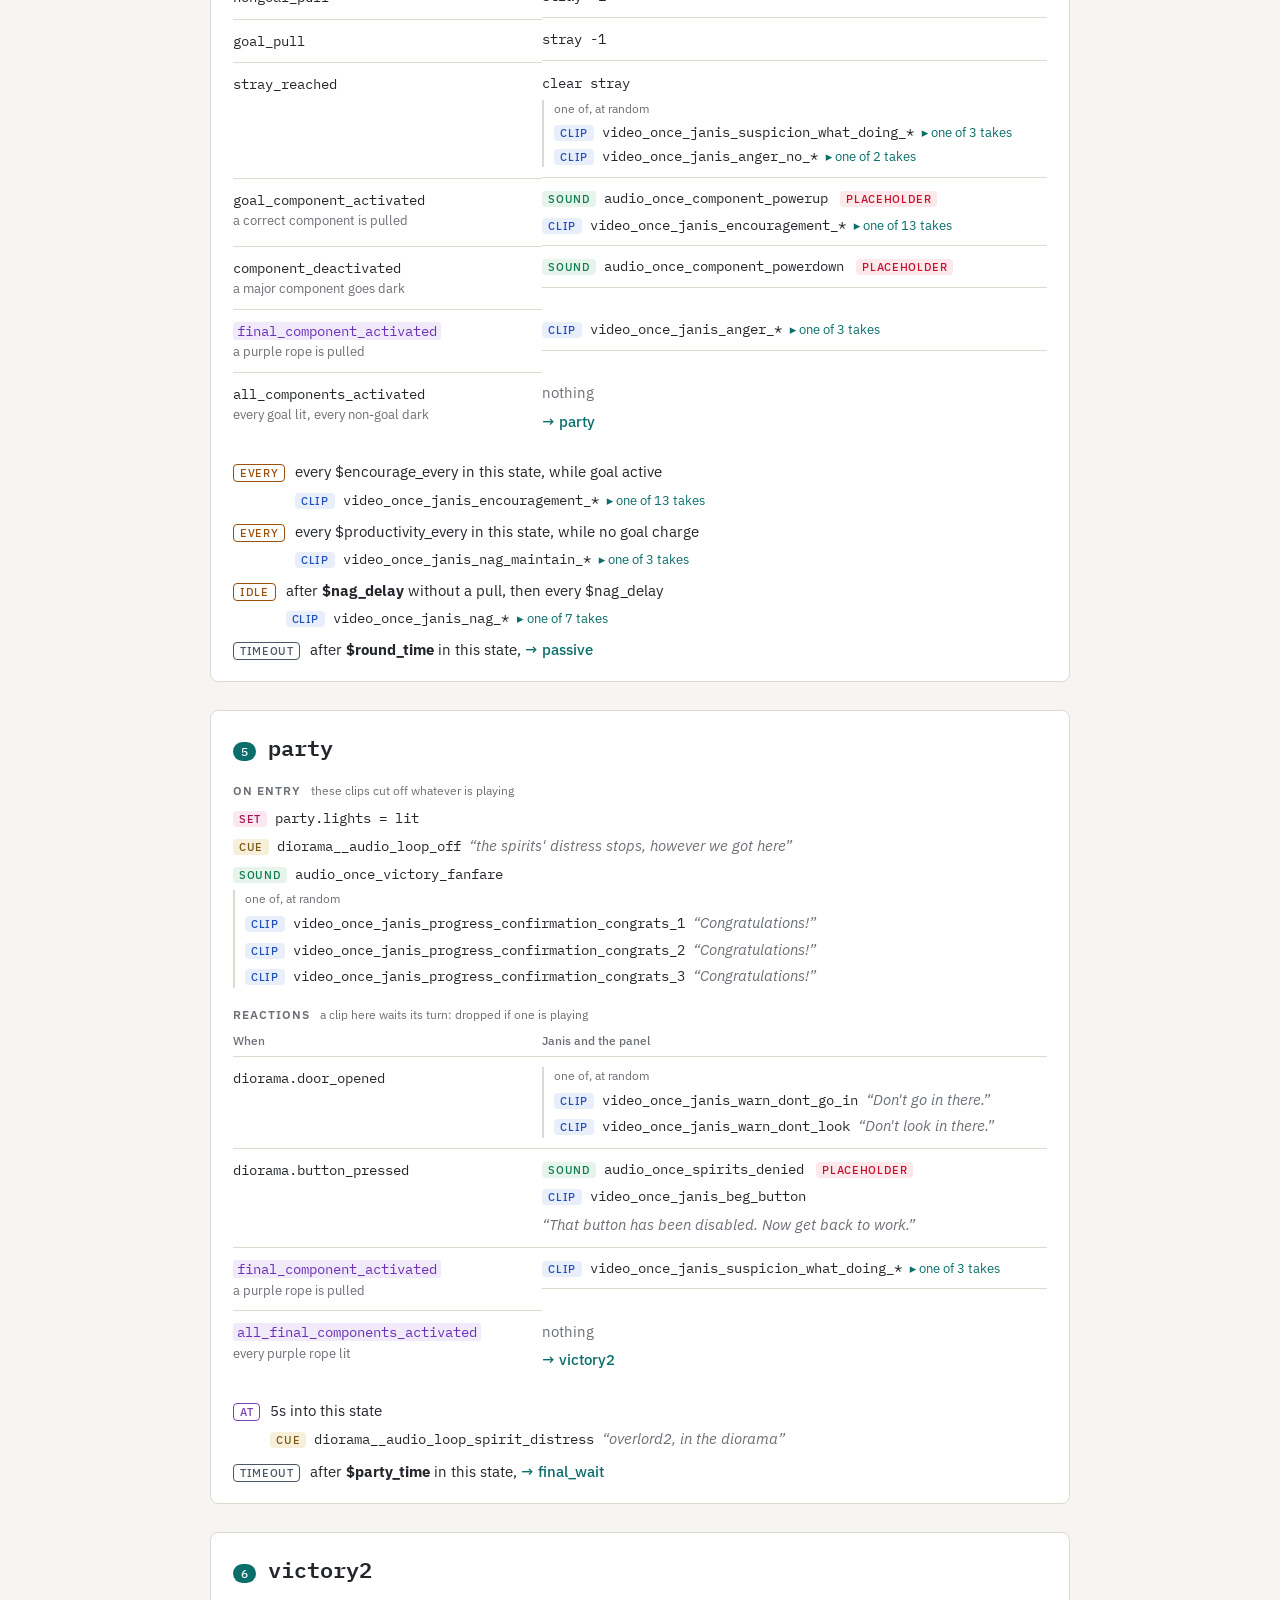
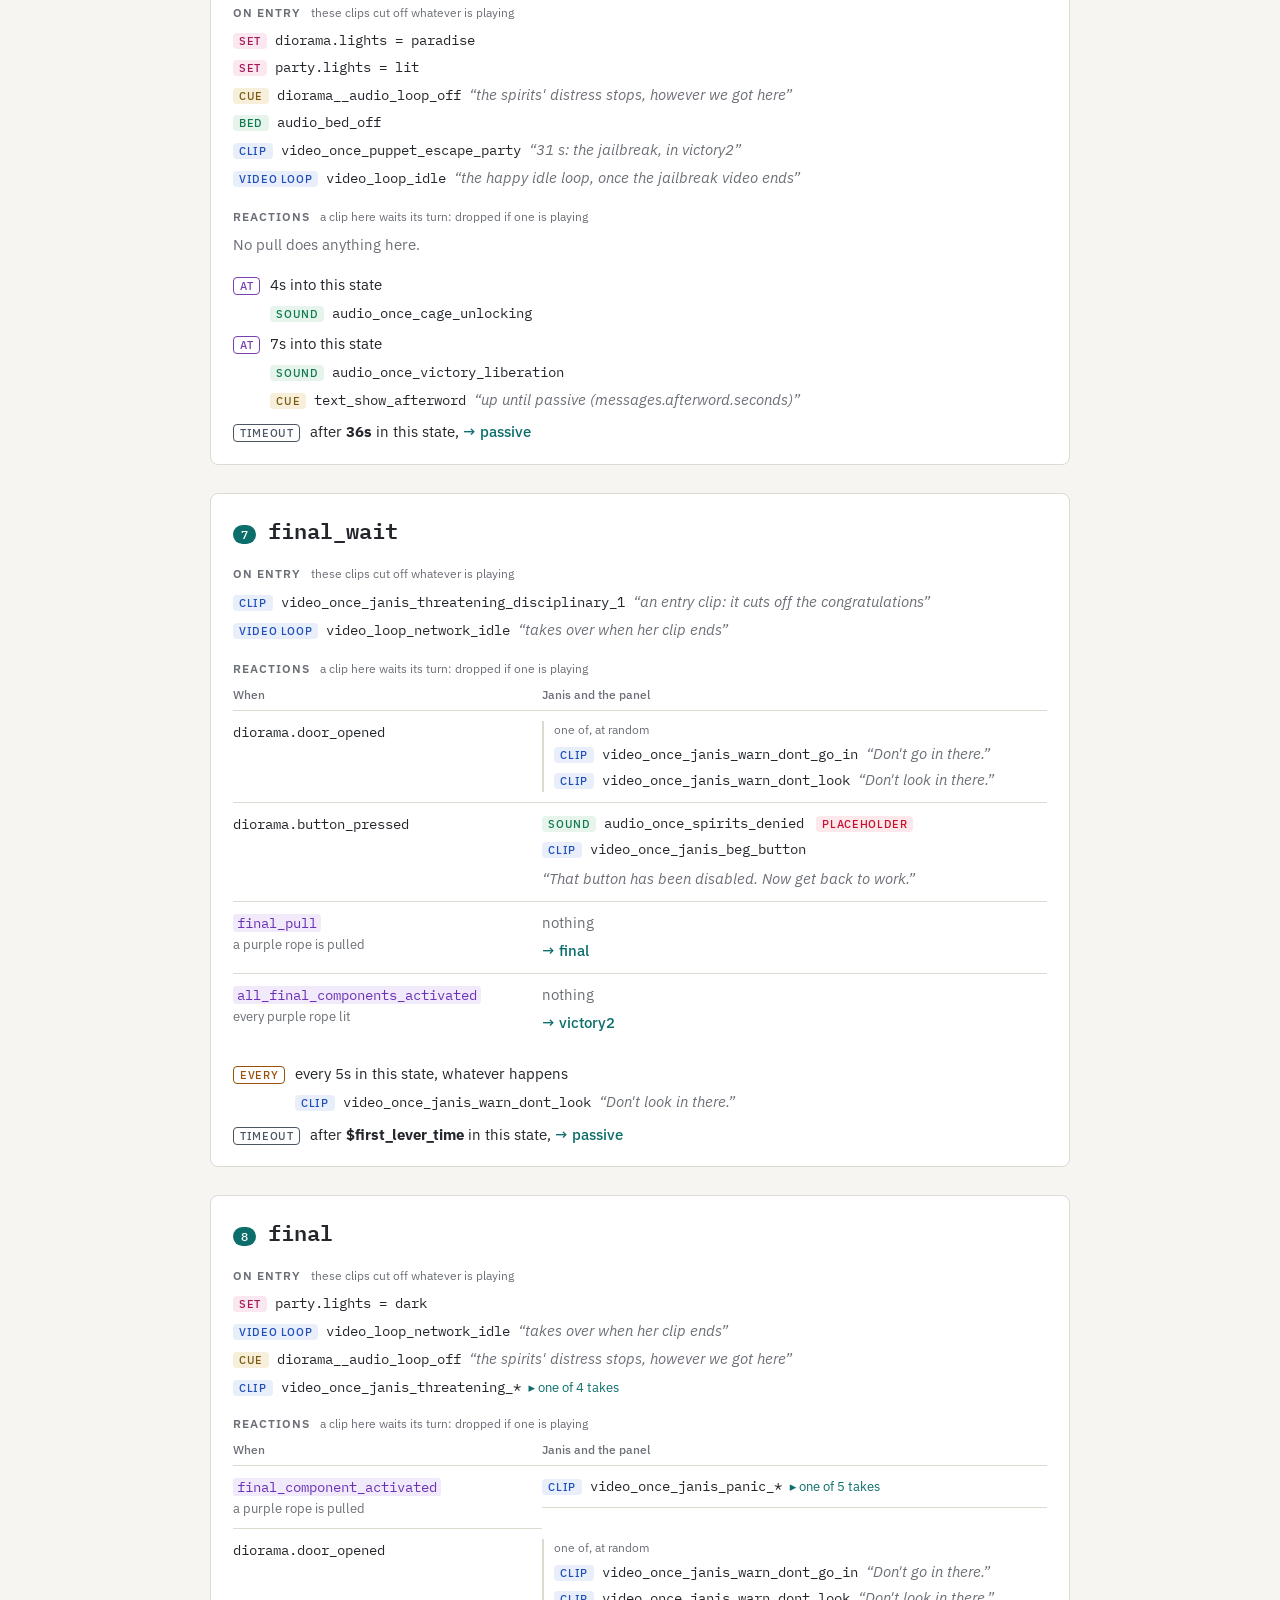
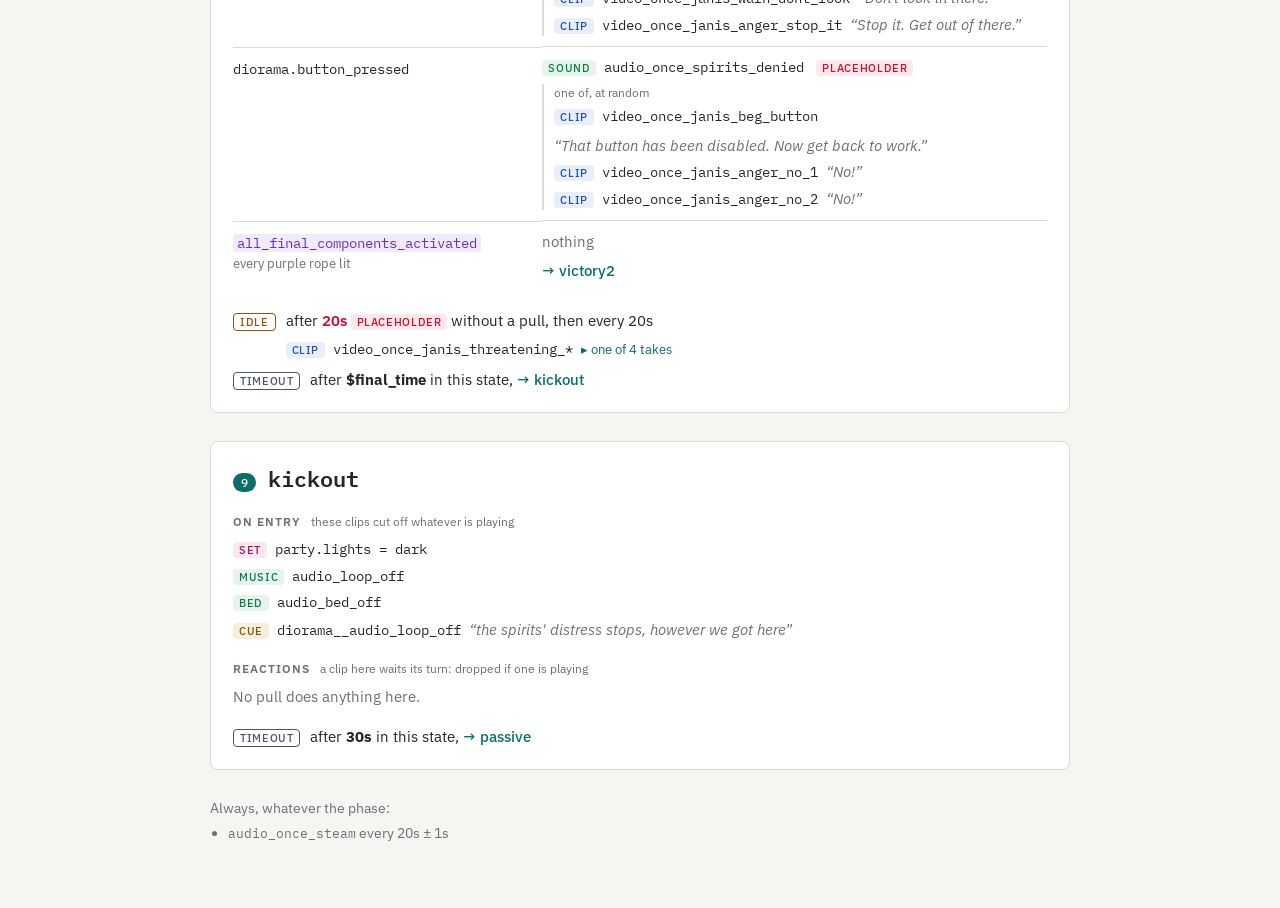
==== commit 40156cd6: "Ending reworked: final_wait (60 s to pull purple), final 3 min, diorama always open Game: - Passive " ====
--- a/game_state_machine/state_config.html
+++ b/game_state_machine/state_config.html
@@ -111,17 +111,17 @@
     panel plays on entry, what each pull does, and when Janis speaks up on her own.
     <span class="ph">placeholder</span> marks media or timings still standing in for the real thing.</p>
   </div>
-  <nav class="strip"><a href="#passive"><b>passive</b><small>&nbsp;</small></a><a href="#easy_round"><b>easy_round</b><small><span>$round_time</span> → passive</small></a><a href="#medium_round"><b>medium_round</b><small><span>$round_time</span> → passive</small></a><a href="#hard_round"><b>hard_round</b><small><span>$round_time</span> → passive</small></a><a href="#party"><b>party</b><small><span>$party_time</span> → final</small></a><a href="#final"><b>final</b><small><span>$final_time</span> → kickout</small></a><a href="#victory2"><b>victory2</b><small><span class="ph-b">2m</span> → kickout</small></a><a href="#kickout"><b>kickout</b><small><span class="ph-b">2m</span> → passive</small></a></nav>
+  <nav class="strip"><a href="#passive"><b>passive</b><small>&nbsp;</small></a><a href="#easy_round"><b>easy_round</b><small><span>$round_time</span> → passive</small></a><a href="#medium_round"><b>medium_round</b><small><span>$round_time</span> → passive</small></a><a href="#hard_round"><b>hard_round</b><small><span>$round_time</span> → passive</small></a><a href="#party"><b>party</b><small><span>$party_time</span> → final_wait</small></a><a href="#victory2"><b>victory2</b><small><span>36s</span> → passive</small></a><a href="#final_wait"><b>final_wait</b><small><span>$first_lever_time</span> → passive</small></a><a href="#final"><b>final</b><small><span>$final_time</span> → kickout</small></a><a href="#kickout"><b>kickout</b><small><span>30s</span> → passive</small></a></nav>
   
 <section class="state" id="passive">
   <header><span class="num">1</span><h2>passive <span class="start">start</span></h2></header>
   <div class="block">
     <h3>On entry <span class="hint">these clips cut off whatever is playing</span></h3>
-    <div class="cues"><div class="cue k-set"><span class="tag">set</span><code>diorama.lights = dark</code></div><div class="cue k-set"><span class="tag">set</span><code>diorama.latch = locked</code></div><div class="cue k-set"><span class="tag">set</span><code>party.lights = dark</code></div><div class="cue k-set"><span class="tag">set</span><code>queue.sign = enter</code></div><div class="cue k-audio_loop"><span class="tag">music</span><code>audio_loop_idle</code></div><div class="cue k-audio_bed"><span class="tag">bed</span><code>audio_bed_clock_ambient</code> <span class="line">“stays on until victory2”</span></div><div class="cue k-video_loop"><span class="tag">video loop</span><code>video_loop_idle</code></div></div>
-  </div>
-  <div class="block">
-    <h3>Reactions <span class="hint">a clip here waits its turn: dropped if one is playing</span></h3>
-    <table class="react"><thead><tr><th>When</th><th>Janis and the panel</th></tr></thead><tbody><tr><td class="ev"><code>goal_pull</code><div class="evd"></div></td><td class="do"><details class="cue k-video_once"><summary><span class="tag">clip</span><code>video_once_janis_encouragement_*</code><span class="n">one of 13 takes</span></summary><ul class="takes"><li><code>good_work_1</code> <span class="line">“Keep up the good work.”</span></li><li><code>rewarded_1</code> <span class="line">“If you do a good job, you will be handsomely rewarded.”</span></li><li><code>rewarded_2</code> <span class="line">“If you do a good job, you&#x27;re going to be handsomely rewarded.”</span></li><li><code>doing_great</code> <span class="line">“You&#x27;re doing great.”</span></li><li><code>awesome_job_1</code> <span class="line">“You&#x27;re doing an awesome job.”</span></li><li><code>productivity</code> <span class="line">“We love your productivity.”</span></li><li><code>awesome_job_2</code> <span class="line">“You&#x27;re doing an awesome job.”</span></li><li><code>keep_going</code> <span class="line">“Keep going.”</span></li><li><code>dont_worry</code> <span class="line">“Don&#x27;t worry. You&#x27;re doing a good job.”</span></li><li><code>awesome_job_3</code> <span class="line">“You&#x27;re doing an awesome job.”</span></li><li><code>good_work_2</code> <span class="line">“Keep up the good work.”</span></li><li><code>great_job</code> <span class="line">“You&#x27;re doing a great job.”</span></li><li><code>awesome_job_4</code> <span class="line">“You&#x27;re doing an awesome job.”</span></li></ul></details><a class="goto" href="#easy_round">→ easy_round</a></td></tr><tr><td class="ev"><code>nongoal_pull</code><div class="evd"></div></td><td class="do"><details class="cue k-video_once"><summary><span class="tag">clip</span><code>video_once_janis_encouragement_*</code><span class="n">one of 13 takes</span></summary><ul class="takes"><li><code>good_work_1</code> <span class="line">“Keep up the good work.”</span></li><li><code>rewarded_1</code> <span class="line">“If you do a good job, you will be handsomely rewarded.”</span></li><li><code>rewarded_2</code> <span class="line">“If you do a good job, you&#x27;re going to be handsomely rewarded.”</span></li><li><code>doing_great</code> <span class="line">“You&#x27;re doing great.”</span></li><li><code>awesome_job_1</code> <span class="line">“You&#x27;re doing an awesome job.”</span></li><li><code>productivity</code> <span class="line">“We love your productivity.”</span></li><li><code>awesome_job_2</code> <span class="line">“You&#x27;re doing an awesome job.”</span></li><li><code>keep_going</code> <span class="line">“Keep going.”</span></li><li><code>dont_worry</code> <span class="line">“Don&#x27;t worry. You&#x27;re doing a good job.”</span></li><li><code>awesome_job_3</code> <span class="line">“You&#x27;re doing an awesome job.”</span></li><li><code>good_work_2</code> <span class="line">“Keep up the good work.”</span></li><li><code>great_job</code> <span class="line">“You&#x27;re doing a great job.”</span></li><li><code>awesome_job_4</code> <span class="line">“You&#x27;re doing an awesome job.”</span></li></ul></details><a class="goto" href="#easy_round">→ easy_round</a></td></tr></tbody></table>
+    <div class="cues"><div class="cue k-set"><span class="tag">set</span><code>diorama.lights = creepy</code></div><div class="cue k-set"><span class="tag">set</span><code>party.lights = dark</code></div><div class="cue k-set"><span class="tag">set</span><code>queue.sign = enter</code></div><div class="cue k-other"><span class="tag">cue</span><code>diorama__audio_loop_off</code> <span class="line">“the spirits&#x27; distress stops, however we got here”</span></div><div class="cue k-game"><span class="tag">game</span><code>game_reset_components</code> <span class="line">“the round&#x27;s lit components go dark”</span></div><div class="cue k-audio_loop"><span class="tag">music</span><code>audio_loop_idle</code></div><div class="cue k-audio_bed"><span class="tag">bed</span><code>audio_bed_clock_ambient</code> <span class="line">“stays on until victory2”</span></div><div class="cue k-video_loop"><span class="tag">video loop</span><code>video_loop_idle</code> <span class="line">“the happy idle loop, once the jailbreak video ends”</span></div></div>
+  </div>
+  <div class="block">
+    <h3>Reactions <span class="hint">a clip here waits its turn: dropped if one is playing</span></h3>
+    <table class="react"><thead><tr><th>When</th><th>Janis and the panel</th></tr></thead><tbody><tr><td class="ev"><code>pull</code><div class="evd"></div></td><td class="do"><details class="cue k-video_once"><summary><span class="tag">clip</span><code>video_once_janis_encouragement_*</code><span class="n">one of 13 takes</span></summary><ul class="takes"><li><code>good_work_1</code> <span class="line">“Keep up the good work.”</span></li><li><code>rewarded_1</code> <span class="line">“If you do a good job, you will be handsomely rewarded.”</span></li><li><code>rewarded_2</code> <span class="line">“If you do a good job, you&#x27;re going to be handsomely rewarded.”</span></li><li><code>doing_great</code> <span class="line">“You&#x27;re doing great.”</span></li><li><code>awesome_job_1</code> <span class="line">“You&#x27;re doing an awesome job.”</span></li><li><code>productivity</code> <span class="line">“We love your productivity.”</span></li><li><code>awesome_job_2</code> <span class="line">“You&#x27;re doing an awesome job.”</span></li><li><code>keep_going</code> <span class="line">“Keep going.”</span></li><li><code>dont_worry</code> <span class="line">“Don&#x27;t worry. You&#x27;re doing a good job.”</span></li><li><code>awesome_job_3</code> <span class="line">“You&#x27;re doing an awesome job.”</span></li><li><code>good_work_2</code> <span class="line">“Keep up the good work.”</span></li><li><code>great_job</code> <span class="line">“You&#x27;re doing a great job.”</span></li><li><code>awesome_job_4</code> <span class="line">“You&#x27;re doing an awesome job.”</span></li></ul></details><a class="goto" href="#easy_round">→ easy_round</a></td></tr></tbody></table>
   </div>
   
 </section>
@@ -129,85 +129,97 @@
   <header><span class="num">2</span><h2>easy_round</h2></header>
   <div class="block">
     <h3>On entry <span class="hint">these clips cut off whatever is playing</span></h3>
-    <div class="cues"><div class="cue k-set"><span class="tag">set</span><code>queue.sign = wait</code></div><div class="cue"><code>deal $easy_goals goal colour(s)</code></div><div class="cue k-game"><span class="tag">game</span><code>game_reset_components</code></div><div class="cue k-video_loop"><span class="tag">video loop</span><code>video_loop_game1</code></div></div>
-  </div>
-  <div class="block">
-    <h3>Reactions <span class="hint">a clip here waits its turn: dropped if one is playing</span></h3>
-    <table class="react"><thead><tr><th>When</th><th>Janis and the panel</th></tr></thead><tbody><tr><td class="ev"><code>goal_component_activated</code><div class="evd">a correct component is pulled</div></td><td class="do"><div class="cue k-audio_once"><span class="tag">sound</span><code>audio_once_component_powerup</code><span class="ph">placeholder</span></div><details class="cue k-video_once"><summary><span class="tag">clip</span><code>video_once_janis_encouragement_*</code><span class="n">one of 13 takes</span></summary><ul class="takes"><li><code>good_work_1</code> <span class="line">“Keep up the good work.”</span></li><li><code>rewarded_1</code> <span class="line">“If you do a good job, you will be handsomely rewarded.”</span></li><li><code>rewarded_2</code> <span class="line">“If you do a good job, you&#x27;re going to be handsomely rewarded.”</span></li><li><code>doing_great</code> <span class="line">“You&#x27;re doing great.”</span></li><li><code>awesome_job_1</code> <span class="line">“You&#x27;re doing an awesome job.”</span></li><li><code>productivity</code> <span class="line">“We love your productivity.”</span></li><li><code>awesome_job_2</code> <span class="line">“You&#x27;re doing an awesome job.”</span></li><li><code>keep_going</code> <span class="line">“Keep going.”</span></li><li><code>dont_worry</code> <span class="line">“Don&#x27;t worry. You&#x27;re doing a good job.”</span></li><li><code>awesome_job_3</code> <span class="line">“You&#x27;re doing an awesome job.”</span></li><li><code>good_work_2</code> <span class="line">“Keep up the good work.”</span></li><li><code>great_job</code> <span class="line">“You&#x27;re doing a great job.”</span></li><li><code>awesome_job_4</code> <span class="line">“You&#x27;re doing an awesome job.”</span></li></ul></details></td></tr><tr><td class="ev"><code>component_deactivated</code><div class="evd">a major component goes dark</div></td><td class="do"><div class="cue k-audio_once"><span class="tag">sound</span><code>audio_once_component_powerdown</code><span class="ph">placeholder</span></div></td></tr><tr class="purple"><td class="ev"><code>final_component_activated</code><div class="evd">a purple rope is pulled</div></td><td class="do"><details class="cue k-video_once"><summary><span class="tag">clip</span><code>video_once_janis_warn_*</code><span class="n">one of 4 takes</span></summary><ul class="takes"><li><code>authorized_1</code> <span class="line">“That&#x27;s for authorized personnel only.”</span></li><li><code>dont_go_in</code> <span class="line">“Don&#x27;t go in there.”</span></li><li><code>authorized_2</code> <span class="line">“That&#x27;s for authorized personnel only.”</span></li><li><code>dont_look</code> <span class="line">“Don&#x27;t look in there.”</span></li></ul></details></td></tr><tr><td class="ev"><code>all_components_activated</code><div class="evd">every goal lit, every non-goal dark</div></td><td class="do"><span class="none">nothing</span><a class="goto" href="#medium_round">→ medium_round</a></td></tr></tbody></table>
-  </div>
-  <div class="block timers"><div class="timer"><span class="tag t-idle">idle</span><span>after <b class="">$nag_delay</b> without a pull, then every $nag_delay</span><div class="timer-cues"><details class="cue k-video_once"><summary><span class="tag">clip</span><code>video_once_janis_nag_*</code><span class="n">one of 7 takes</span></summary><ul class="takes"><li><code>thread</code> <span class="line">“Don&#x27;t drop the thread.”</span></li><li><code>thread_whatever</code> <span class="line">“Whatever you do, don&#x27;t drop the thread.”</span></li><li><code>unraveled</code> <span class="line">“Don&#x27;t let things come unraveled.”</span></li><li><code>maintain_1</code> <span class="line">“Maintain productivity.”</span></li><li><code>maintain_2</code> <span class="line">“Please maintain productivity.”</span></li><li><code>maintain_3</code> <span class="line">“Please maintain your productivity.”</span></li><li><code>essences</code> <span class="line">“Keep those essences moving.”</span></li></ul></details></div></div><div class="timer"><span class="tag t-after">timeout</span><span>after <b class="">$round_time</b> in this state, <a class="goto" href="#passive">→ passive</a></span></div></div>
+    <div class="cues"><div class="cue k-set"><span class="tag">set</span><code>queue.sign = wait</code></div><div class="cue"><code>clear stray</code></div><div class="cue"><code>deal $easy_goals goal colour(s)</code></div><div class="cue k-other"><span class="tag">cue</span><code>diorama__audio_loop_off</code> <span class="line">“the spirits&#x27; distress stops, however we got here”</span></div><div class="cue k-game"><span class="tag">game</span><code>game_reset_components</code> <span class="line">“the round&#x27;s lit components go dark”</span></div><div class="cue k-video_loop"><span class="tag">video loop</span><code>video_loop_game1</code></div></div>
+  </div>
+  <div class="block">
+    <h3>Reactions <span class="hint">a clip here waits its turn: dropped if one is playing</span></h3>
+    <table class="react"><thead><tr><th>When</th><th>Janis and the panel</th></tr></thead><tbody><tr><td class="ev"><code>nongoal_red_pull</code><div class="evd">a red rope is pulled and red is not a goal</div></td><td class="do"><div class="cue k-audio_once"><span class="tag">sound</span><code>audio_once_lever_red_error</code></div></td></tr><tr><td class="ev"><code>nongoal_blue_pull</code><div class="evd">a blue rope is pulled and blue is not a goal</div></td><td class="do"><div class="cue k-audio_once"><span class="tag">sound</span><code>audio_once_lever_blue_error</code></div></td></tr><tr><td class="ev"><code>nongoal_green_pull</code><div class="evd">a green rope is pulled and green is not a goal</div></td><td class="do"><div class="cue k-audio_once"><span class="tag">sound</span><code>audio_once_lever_green_error</code></div></td></tr><tr><td class="ev"><code>nongoal_yellow_pull</code><div class="evd">a yellow rope is pulled and yellow is not a goal</div></td><td class="do"><div class="cue k-audio_once"><span class="tag">sound</span><code>audio_once_lever_yellow_error</code></div></td></tr><tr><td class="ev"><code>nongoal_orange_pull</code><div class="evd">an orange rope is pulled and orange is not a goal</div></td><td class="do"><div class="cue k-audio_once"><span class="tag">sound</span><code>audio_once_lever_orange_error</code></div></td></tr><tr class="purple"><td class="ev"><code>final_pull</code><div class="evd">a purple rope is pulled</div></td><td class="do"><div class="cue k-audio_once"><span class="tag">sound</span><code>audio_once_lever_purple_error</code></div></td></tr><tr><td class="ev"><code>nongoal_pull</code><div class="evd"></div></td><td class="do"><div class="cue"><code>stray +1</code></div></td></tr><tr><td class="ev"><code>goal_pull</code><div class="evd"></div></td><td class="do"><div class="cue"><code>stray -1</code></div></td></tr><tr><td class="ev"><code>stray_reached</code><div class="evd"></div></td><td class="do"><div class="cue"><code>clear stray</code></div><div class="choose"><div class="choose-h">one of, at random</div><details class="cue k-video_once"><summary><span class="tag">clip</span><code>video_once_janis_suspicion_what_doing_*</code><span class="n">one of 3 takes</span></summary><ul class="takes"><li><code>1</code> <span class="line">“What are you doing?”</span></li><li><code>2</code> <span class="line">“What are you doing?”</span></li><li><code>3</code> <span class="line">“What are you doing?”</span></li></ul></details><details class="cue k-video_once"><summary><span class="tag">clip</span><code>video_once_janis_anger_no_*</code><span class="n">one of 2 takes</span></summary><ul class="takes"><li><code>1</code> <span class="line">“No!”</span></li><li><code>2</code> <span class="line">“No!”</span></li></ul></details></div></td></tr><tr><td class="ev"><code>goal_component_activated</code><div class="evd">a correct component is pulled</div></td><td class="do"><div class="cue k-audio_once"><span class="tag">sound</span><code>audio_once_component_powerup</code><span class="ph">placeholder</span></div><details class="cue k-video_once"><summary><span class="tag">clip</span><code>video_once_janis_encouragement_*</code><span class="n">one of 13 takes</span></summary><ul class="takes"><li><code>good_work_1</code> <span class="line">“Keep up the good work.”</span></li><li><code>rewarded_1</code> <span class="line">“If you do a good job, you will be handsomely rewarded.”</span></li><li><code>rewarded_2</code> <span class="line">“If you do a good job, you&#x27;re going to be handsomely rewarded.”</span></li><li><code>doing_great</code> <span class="line">“You&#x27;re doing great.”</span></li><li><code>awesome_job_1</code> <span class="line">“You&#x27;re doing an awesome job.”</span></li><li><code>productivity</code> <span class="line">“We love your productivity.”</span></li><li><code>awesome_job_2</code> <span class="line">“You&#x27;re doing an awesome job.”</span></li><li><code>keep_going</code> <span class="line">“Keep going.”</span></li><li><code>dont_worry</code> <span class="line">“Don&#x27;t worry. You&#x27;re doing a good job.”</span></li><li><code>awesome_job_3</code> <span class="line">“You&#x27;re doing an awesome job.”</span></li><li><code>good_work_2</code> <span class="line">“Keep up the good work.”</span></li><li><code>great_job</code> <span class="line">“You&#x27;re doing a great job.”</span></li><li><code>awesome_job_4</code> <span class="line">“You&#x27;re doing an awesome job.”</span></li></ul></details></td></tr><tr><td class="ev"><code>component_deactivated</code><div class="evd">a major component goes dark</div></td><td class="do"><div class="cue k-audio_once"><span class="tag">sound</span><code>audio_once_component_powerdown</code><span class="ph">placeholder</span></div></td></tr><tr class="purple"><td class="ev"><code>final_component_activated</code><div class="evd">a purple rope is pulled</div></td><td class="do"><details class="cue k-video_once"><summary><span class="tag">clip</span><code>video_once_janis_warn_*</code><span class="n">one of 4 takes</span></summary><ul class="takes"><li><code>authorized_1</code> <span class="line">“That&#x27;s for authorized personnel only.”</span></li><li><code>dont_go_in</code> <span class="line">“Don&#x27;t go in there.”</span></li><li><code>authorized_2</code> <span class="line">“That&#x27;s for authorized personnel only.”</span></li><li><code>dont_look</code> <span class="line">“Don&#x27;t look in there.”</span></li></ul></details></td></tr><tr><td class="ev"><code>all_components_activated</code><div class="evd">every goal lit, every non-goal dark</div></td><td class="do"><span class="none">nothing</span><a class="goto" href="#medium_round">→ medium_round</a></td></tr></tbody></table>
+  </div>
+  <div class="block timers"><div class="timer"><span class="tag t-idle">every</span><span>every $encourage_every in this state, while goal active</span><div class="timer-cues"><details class="cue k-video_once"><summary><span class="tag">clip</span><code>video_once_janis_encouragement_*</code><span class="n">one of 13 takes</span></summary><ul class="takes"><li><code>good_work_1</code> <span class="line">“Keep up the good work.”</span></li><li><code>rewarded_1</code> <span class="line">“If you do a good job, you will be handsomely rewarded.”</span></li><li><code>rewarded_2</code> <span class="line">“If you do a good job, you&#x27;re going to be handsomely rewarded.”</span></li><li><code>doing_great</code> <span class="line">“You&#x27;re doing great.”</span></li><li><code>awesome_job_1</code> <span class="line">“You&#x27;re doing an awesome job.”</span></li><li><code>productivity</code> <span class="line">“We love your productivity.”</span></li><li><code>awesome_job_2</code> <span class="line">“You&#x27;re doing an awesome job.”</span></li><li><code>keep_going</code> <span class="line">“Keep going.”</span></li><li><code>dont_worry</code> <span class="line">“Don&#x27;t worry. You&#x27;re doing a good job.”</span></li><li><code>awesome_job_3</code> <span class="line">“You&#x27;re doing an awesome job.”</span></li><li><code>good_work_2</code> <span class="line">“Keep up the good work.”</span></li><li><code>great_job</code> <span class="line">“You&#x27;re doing a great job.”</span></li><li><code>awesome_job_4</code> <span class="line">“You&#x27;re doing an awesome job.”</span></li></ul></details></div></div><div class="timer"><span class="tag t-idle">every</span><span>every $productivity_every in this state, while no goal charge</span><div class="timer-cues"><details class="cue k-video_once"><summary><span class="tag">clip</span><code>video_once_janis_nag_maintain_*</code><span class="n">one of 3 takes</span></summary><ul class="takes"><li><code>1</code> <span class="line">“Maintain productivity.”</span></li><li><code>2</code> <span class="line">“Please maintain productivity.”</span></li><li><code>3</code> <span class="line">“Please maintain your productivity.”</span></li></ul></details></div></div><div class="timer"><span class="tag t-idle">idle</span><span>after <b class="">$nag_delay</b> without a pull, then every $nag_delay</span><div class="timer-cues"><details class="cue k-video_once"><summary><span class="tag">clip</span><code>video_once_janis_nag_*</code><span class="n">one of 7 takes</span></summary><ul class="takes"><li><code>thread</code> <span class="line">“Don&#x27;t drop the thread.”</span></li><li><code>thread_whatever</code> <span class="line">“Whatever you do, don&#x27;t drop the thread.”</span></li><li><code>unraveled</code> <span class="line">“Don&#x27;t let things come unraveled.”</span></li><li><code>maintain_1</code> <span class="line">“Maintain productivity.”</span></li><li><code>maintain_2</code> <span class="line">“Please maintain productivity.”</span></li><li><code>maintain_3</code> <span class="line">“Please maintain your productivity.”</span></li><li><code>essences</code> <span class="line">“Keep those essences moving.”</span></li></ul></details></div></div><div class="timer"><span class="tag t-after">timeout</span><span>after <b class="">$round_time</b> in this state, <a class="goto" href="#passive">→ passive</a></span></div></div>
 </section>
 <section class="state" id="medium_round">
   <header><span class="num">3</span><h2>medium_round</h2></header>
   <div class="block">
     <h3>On entry <span class="hint">these clips cut off whatever is playing</span></h3>
-    <div class="cues"><div class="cue"><code>deal $medium_goals goal colour(s)</code></div><div class="cue k-game"><span class="tag">game</span><code>game_reset_components</code></div><div class="cue k-audio_once"><span class="tag">sound</span><code>audio_once_level_up</code></div><div class="cue k-video_loop"><span class="tag">video loop</span><code>video_loop_game1</code></div><div class="choose"><div class="choose-h">one of, at random</div><div class="cue k-video_once"><span class="tag">clip</span><code>video_once_janis_progress_confirmation_yes</code> <span class="line">“off the last”</span></div><div class="cue k-video_once"><span class="tag">clip</span><code>video_once_janis_progress_confirmation_thats_it</code> <span class="line">“encouragement”</span></div><div class="cue k-video_once"><span class="tag">clip</span><code>video_once_janis_progress_confirmation_essences_1</code> <span class="line">“You&#x27;re on your way to collecting the necessary essences.”</span></div><div class="cue k-video_once"><span class="tag">clip</span><code>video_once_janis_progress_confirmation_essences_2</code> <span class="line">“You&#x27;re on your way to collecting the necessary essences.”</span></div></div></div>
-  </div>
-  <div class="block">
-    <h3>Reactions <span class="hint">a clip here waits its turn: dropped if one is playing</span></h3>
-    <table class="react"><thead><tr><th>When</th><th>Janis and the panel</th></tr></thead><tbody><tr><td class="ev"><code>goal_component_activated</code><div class="evd">a correct component is pulled</div></td><td class="do"><div class="cue k-audio_once"><span class="tag">sound</span><code>audio_once_component_powerup</code><span class="ph">placeholder</span></div><details class="cue k-video_once"><summary><span class="tag">clip</span><code>video_once_janis_encouragement_*</code><span class="n">one of 13 takes</span></summary><ul class="takes"><li><code>good_work_1</code> <span class="line">“Keep up the good work.”</span></li><li><code>rewarded_1</code> <span class="line">“If you do a good job, you will be handsomely rewarded.”</span></li><li><code>rewarded_2</code> <span class="line">“If you do a good job, you&#x27;re going to be handsomely rewarded.”</span></li><li><code>doing_great</code> <span class="line">“You&#x27;re doing great.”</span></li><li><code>awesome_job_1</code> <span class="line">“You&#x27;re doing an awesome job.”</span></li><li><code>productivity</code> <span class="line">“We love your productivity.”</span></li><li><code>awesome_job_2</code> <span class="line">“You&#x27;re doing an awesome job.”</span></li><li><code>keep_going</code> <span class="line">“Keep going.”</span></li><li><code>dont_worry</code> <span class="line">“Don&#x27;t worry. You&#x27;re doing a good job.”</span></li><li><code>awesome_job_3</code> <span class="line">“You&#x27;re doing an awesome job.”</span></li><li><code>good_work_2</code> <span class="line">“Keep up the good work.”</span></li><li><code>great_job</code> <span class="line">“You&#x27;re doing a great job.”</span></li><li><code>awesome_job_4</code> <span class="line">“You&#x27;re doing an awesome job.”</span></li></ul></details></td></tr><tr><td class="ev"><code>component_deactivated</code><div class="evd">a major component goes dark</div></td><td class="do"><div class="cue k-audio_once"><span class="tag">sound</span><code>audio_once_component_powerdown</code><span class="ph">placeholder</span></div></td></tr><tr class="purple"><td class="ev"><code>final_component_activated</code><div class="evd">a purple rope is pulled</div></td><td class="do"><details class="cue k-video_once"><summary><span class="tag">clip</span><code>video_once_janis_beg_*</code><span class="n">one of 5 takes</span></summary><ul class="takes"><li><code>back_to_work_1</code> <span class="line">“Get back to work.”</span></li><li><code>ignore_that</code> <span class="line">“Ignore that. Stay away. Get back to work.”</span></li><li><code>back_to_work_2</code> <span class="line">“Get back to work.”</span></li><li><code>please_work</code> <span class="line">“Please get back to work.”</span></li><li><code>button</code> <span class="line">“That button has been disabled. Now get back to work.”</span></li></ul></details></td></tr><tr><td class="ev"><code>all_components_activated</code><div class="evd">every goal lit, every non-goal dark</div></td><td class="do"><span class="none">nothing</span><a class="goto" href="#hard_round">→ hard_round</a></td></tr></tbody></table>
-  </div>
-  <div class="block timers"><div class="timer"><span class="tag t-idle">idle</span><span>after <b class="">$nag_delay</b> without a pull, then every $nag_delay</span><div class="timer-cues"><details class="cue k-video_once"><summary><span class="tag">clip</span><code>video_once_janis_nag_*</code><span class="n">one of 7 takes</span></summary><ul class="takes"><li><code>thread</code> <span class="line">“Don&#x27;t drop the thread.”</span></li><li><code>thread_whatever</code> <span class="line">“Whatever you do, don&#x27;t drop the thread.”</span></li><li><code>unraveled</code> <span class="line">“Don&#x27;t let things come unraveled.”</span></li><li><code>maintain_1</code> <span class="line">“Maintain productivity.”</span></li><li><code>maintain_2</code> <span class="line">“Please maintain productivity.”</span></li><li><code>maintain_3</code> <span class="line">“Please maintain your productivity.”</span></li><li><code>essences</code> <span class="line">“Keep those essences moving.”</span></li></ul></details></div></div><div class="timer"><span class="tag t-after">timeout</span><span>after <b class="">$round_time</b> in this state, <a class="goto" href="#passive">→ passive</a></span></div></div>
+    <div class="cues"><div class="cue"><code>clear stray</code></div><div class="cue"><code>deal $medium_goals goal colour(s)</code></div><div class="cue k-other"><span class="tag">cue</span><code>diorama__audio_loop_off</code> <span class="line">“the spirits&#x27; distress stops, however we got here”</span></div><div class="cue k-game"><span class="tag">game</span><code>game_reset_components</code> <span class="line">“the round&#x27;s lit components go dark”</span></div><div class="cue k-audio_once"><span class="tag">sound</span><code>audio_once_level_up</code></div><div class="cue k-video_loop"><span class="tag">video loop</span><code>video_loop_game1</code></div><div class="choose"><div class="choose-h">one of, at random</div><div class="cue k-video_once"><span class="tag">clip</span><code>video_once_janis_progress_confirmation_yes</code> <span class="line">“off the last”</span></div><div class="cue k-video_once"><span class="tag">clip</span><code>video_once_janis_progress_confirmation_thats_it</code> <span class="line">“encouragement”</span></div><div class="cue k-video_once"><span class="tag">clip</span><code>video_once_janis_progress_confirmation_essences_1</code> <span class="line">“You&#x27;re on your way to collecting the necessary essences.”</span></div><div class="cue k-video_once"><span class="tag">clip</span><code>video_once_janis_progress_confirmation_essences_2</code> <span class="line">“You&#x27;re on your way to collecting the necessary essences.”</span></div></div></div>
+  </div>
+  <div class="block">
+    <h3>Reactions <span class="hint">a clip here waits its turn: dropped if one is playing</span></h3>
+    <table class="react"><thead><tr><th>When</th><th>Janis and the panel</th></tr></thead><tbody><tr><td class="ev"><code>nongoal_red_pull</code><div class="evd">a red rope is pulled and red is not a goal</div></td><td class="do"><div class="cue k-audio_once"><span class="tag">sound</span><code>audio_once_lever_red_error</code></div></td></tr><tr><td class="ev"><code>nongoal_blue_pull</code><div class="evd">a blue rope is pulled and blue is not a goal</div></td><td class="do"><div class="cue k-audio_once"><span class="tag">sound</span><code>audio_once_lever_blue_error</code></div></td></tr><tr><td class="ev"><code>nongoal_green_pull</code><div class="evd">a green rope is pulled and green is not a goal</div></td><td class="do"><div class="cue k-audio_once"><span class="tag">sound</span><code>audio_once_lever_green_error</code></div></td></tr><tr><td class="ev"><code>nongoal_yellow_pull</code><div class="evd">a yellow rope is pulled and yellow is not a goal</div></td><td class="do"><div class="cue k-audio_once"><span class="tag">sound</span><code>audio_once_lever_yellow_error</code></div></td></tr><tr><td class="ev"><code>nongoal_orange_pull</code><div class="evd">an orange rope is pulled and orange is not a goal</div></td><td class="do"><div class="cue k-audio_once"><span class="tag">sound</span><code>audio_once_lever_orange_error</code></div></td></tr><tr class="purple"><td class="ev"><code>final_pull</code><div class="evd">a purple rope is pulled</div></td><td class="do"><div class="cue k-audio_once"><span class="tag">sound</span><code>audio_once_lever_purple_error</code></div></td></tr><tr><td class="ev"><code>nongoal_pull</code><div class="evd"></div></td><td class="do"><div class="cue"><code>stray +1</code></div></td></tr><tr><td class="ev"><code>goal_pull</code><div class="evd"></div></td><td class="do"><div class="cue"><code>stray -1</code></div></td></tr><tr><td class="ev"><code>stray_reached</code><div class="evd"></div></td><td class="do"><div class="cue"><code>clear stray</code></div><div class="choose"><div class="choose-h">one of, at random</div><details class="cue k-video_once"><summary><span class="tag">clip</span><code>video_once_janis_suspicion_what_doing_*</code><span class="n">one of 3 takes</span></summary><ul class="takes"><li><code>1</code> <span class="line">“What are you doing?”</span></li><li><code>2</code> <span class="line">“What are you doing?”</span></li><li><code>3</code> <span class="line">“What are you doing?”</span></li></ul></details><details class="cue k-video_once"><summary><span class="tag">clip</span><code>video_once_janis_anger_no_*</code><span class="n">one of 2 takes</span></summary><ul class="takes"><li><code>1</code> <span class="line">“No!”</span></li><li><code>2</code> <span class="line">“No!”</span></li></ul></details></div></td></tr><tr><td class="ev"><code>goal_component_activated</code><div class="evd">a correct component is pulled</div></td><td class="do"><div class="cue k-audio_once"><span class="tag">sound</span><code>audio_once_component_powerup</code><span class="ph">placeholder</span></div><details class="cue k-video_once"><summary><span class="tag">clip</span><code>video_once_janis_encouragement_*</code><span class="n">one of 13 takes</span></summary><ul class="takes"><li><code>good_work_1</code> <span class="line">“Keep up the good work.”</span></li><li><code>rewarded_1</code> <span class="line">“If you do a good job, you will be handsomely rewarded.”</span></li><li><code>rewarded_2</code> <span class="line">“If you do a good job, you&#x27;re going to be handsomely rewarded.”</span></li><li><code>doing_great</code> <span class="line">“You&#x27;re doing great.”</span></li><li><code>awesome_job_1</code> <span class="line">“You&#x27;re doing an awesome job.”</span></li><li><code>productivity</code> <span class="line">“We love your productivity.”</span></li><li><code>awesome_job_2</code> <span class="line">“You&#x27;re doing an awesome job.”</span></li><li><code>keep_going</code> <span class="line">“Keep going.”</span></li><li><code>dont_worry</code> <span class="line">“Don&#x27;t worry. You&#x27;re doing a good job.”</span></li><li><code>awesome_job_3</code> <span class="line">“You&#x27;re doing an awesome job.”</span></li><li><code>good_work_2</code> <span class="line">“Keep up the good work.”</span></li><li><code>great_job</code> <span class="line">“You&#x27;re doing a great job.”</span></li><li><code>awesome_job_4</code> <span class="line">“You&#x27;re doing an awesome job.”</span></li></ul></details></td></tr><tr><td class="ev"><code>component_deactivated</code><div class="evd">a major component goes dark</div></td><td class="do"><div class="cue k-audio_once"><span class="tag">sound</span><code>audio_once_component_powerdown</code><span class="ph">placeholder</span></div></td></tr><tr class="purple"><td class="ev"><code>final_component_activated</code><div class="evd">a purple rope is pulled</div></td><td class="do"><details class="cue k-video_once"><summary><span class="tag">clip</span><code>video_once_janis_beg_*</code><span class="n">one of 5 takes</span></summary><ul class="takes"><li><code>back_to_work_1</code> <span class="line">“Get back to work.”</span></li><li><code>ignore_that</code> <span class="line">“Ignore that. Stay away. Get back to work.”</span></li><li><code>back_to_work_2</code> <span class="line">“Get back to work.”</span></li><li><code>please_work</code> <span class="line">“Please get back to work.”</span></li><li><code>button</code> <span class="line">“That button has been disabled. Now get back to work.”</span></li></ul></details></td></tr><tr><td class="ev"><code>all_components_activated</code><div class="evd">every goal lit, every non-goal dark</div></td><td class="do"><span class="none">nothing</span><a class="goto" href="#hard_round">→ hard_round</a></td></tr></tbody></table>
+  </div>
+  <div class="block timers"><div class="timer"><span class="tag t-idle">every</span><span>every $encourage_every in this state, while goal active</span><div class="timer-cues"><details class="cue k-video_once"><summary><span class="tag">clip</span><code>video_once_janis_encouragement_*</code><span class="n">one of 13 takes</span></summary><ul class="takes"><li><code>good_work_1</code> <span class="line">“Keep up the good work.”</span></li><li><code>rewarded_1</code> <span class="line">“If you do a good job, you will be handsomely rewarded.”</span></li><li><code>rewarded_2</code> <span class="line">“If you do a good job, you&#x27;re going to be handsomely rewarded.”</span></li><li><code>doing_great</code> <span class="line">“You&#x27;re doing great.”</span></li><li><code>awesome_job_1</code> <span class="line">“You&#x27;re doing an awesome job.”</span></li><li><code>productivity</code> <span class="line">“We love your productivity.”</span></li><li><code>awesome_job_2</code> <span class="line">“You&#x27;re doing an awesome job.”</span></li><li><code>keep_going</code> <span class="line">“Keep going.”</span></li><li><code>dont_worry</code> <span class="line">“Don&#x27;t worry. You&#x27;re doing a good job.”</span></li><li><code>awesome_job_3</code> <span class="line">“You&#x27;re doing an awesome job.”</span></li><li><code>good_work_2</code> <span class="line">“Keep up the good work.”</span></li><li><code>great_job</code> <span class="line">“You&#x27;re doing a great job.”</span></li><li><code>awesome_job_4</code> <span class="line">“You&#x27;re doing an awesome job.”</span></li></ul></details></div></div><div class="timer"><span class="tag t-idle">every</span><span>every $productivity_every in this state, while no goal charge</span><div class="timer-cues"><details class="cue k-video_once"><summary><span class="tag">clip</span><code>video_once_janis_nag_maintain_*</code><span class="n">one of 3 takes</span></summary><ul class="takes"><li><code>1</code> <span class="line">“Maintain productivity.”</span></li><li><code>2</code> <span class="line">“Please maintain productivity.”</span></li><li><code>3</code> <span class="line">“Please maintain your productivity.”</span></li></ul></details></div></div><div class="timer"><span class="tag t-idle">idle</span><span>after <b class="">$nag_delay</b> without a pull, then every $nag_delay</span><div class="timer-cues"><details class="cue k-video_once"><summary><span class="tag">clip</span><code>video_once_janis_nag_*</code><span class="n">one of 7 takes</span></summary><ul class="takes"><li><code>thread</code> <span class="line">“Don&#x27;t drop the thread.”</span></li><li><code>thread_whatever</code> <span class="line">“Whatever you do, don&#x27;t drop the thread.”</span></li><li><code>unraveled</code> <span class="line">“Don&#x27;t let things come unraveled.”</span></li><li><code>maintain_1</code> <span class="line">“Maintain productivity.”</span></li><li><code>maintain_2</code> <span class="line">“Please maintain productivity.”</span></li><li><code>maintain_3</code> <span class="line">“Please maintain your productivity.”</span></li><li><code>essences</code> <span class="line">“Keep those essences moving.”</span></li></ul></details></div></div><div class="timer"><span class="tag t-after">timeout</span><span>after <b class="">$round_time</b> in this state, <a class="goto" href="#passive">→ passive</a></span></div></div>
 </section>
 <section class="state" id="hard_round">
   <header><span class="num">4</span><h2>hard_round</h2></header>
   <div class="block">
     <h3>On entry <span class="hint">these clips cut off whatever is playing</span></h3>
-    <div class="cues"><div class="cue"><code>deal $hard_goals goal colour(s)</code></div><div class="cue k-game"><span class="tag">game</span><code>game_reset_components</code></div><div class="cue k-audio_once"><span class="tag">sound</span><code>audio_once_level_up</code></div><div class="cue k-video_loop"><span class="tag">video loop</span><code>video_loop_game1</code></div><div class="choose"><div class="choose-h">one of, at random</div><div class="cue k-video_once"><span class="tag">clip</span><code>video_once_janis_progress_confirmation_yes</code> <span class="line">“off the last”</span></div><div class="cue k-video_once"><span class="tag">clip</span><code>video_once_janis_progress_confirmation_thats_it</code> <span class="line">“encouragement”</span></div><div class="cue k-video_once"><span class="tag">clip</span><code>video_once_janis_progress_confirmation_essences_1</code> <span class="line">“You&#x27;re on your way to collecting the necessary essences.”</span></div><div class="cue k-video_once"><span class="tag">clip</span><code>video_once_janis_progress_confirmation_essences_2</code> <span class="line">“You&#x27;re on your way to collecting the necessary essences.”</span></div></div></div>
-  </div>
-  <div class="block">
-    <h3>Reactions <span class="hint">a clip here waits its turn: dropped if one is playing</span></h3>
-    <table class="react"><thead><tr><th>When</th><th>Janis and the panel</th></tr></thead><tbody><tr><td class="ev"><code>goal_component_activated</code><div class="evd">a correct component is pulled</div></td><td class="do"><div class="cue k-audio_once"><span class="tag">sound</span><code>audio_once_component_powerup</code><span class="ph">placeholder</span></div><details class="cue k-video_once"><summary><span class="tag">clip</span><code>video_once_janis_encouragement_*</code><span class="n">one of 13 takes</span></summary><ul class="takes"><li><code>good_work_1</code> <span class="line">“Keep up the good work.”</span></li><li><code>rewarded_1</code> <span class="line">“If you do a good job, you will be handsomely rewarded.”</span></li><li><code>rewarded_2</code> <span class="line">“If you do a good job, you&#x27;re going to be handsomely rewarded.”</span></li><li><code>doing_great</code> <span class="line">“You&#x27;re doing great.”</span></li><li><code>awesome_job_1</code> <span class="line">“You&#x27;re doing an awesome job.”</span></li><li><code>productivity</code> <span class="line">“We love your productivity.”</span></li><li><code>awesome_job_2</code> <span class="line">“You&#x27;re doing an awesome job.”</span></li><li><code>keep_going</code> <span class="line">“Keep going.”</span></li><li><code>dont_worry</code> <span class="line">“Don&#x27;t worry. You&#x27;re doing a good job.”</span></li><li><code>awesome_job_3</code> <span class="line">“You&#x27;re doing an awesome job.”</span></li><li><code>good_work_2</code> <span class="line">“Keep up the good work.”</span></li><li><code>great_job</code> <span class="line">“You&#x27;re doing a great job.”</span></li><li><code>awesome_job_4</code> <span class="line">“You&#x27;re doing an awesome job.”</span></li></ul></details></td></tr><tr><td class="ev"><code>component_deactivated</code><div class="evd">a major component goes dark</div></td><td class="do"><div class="cue k-audio_once"><span class="tag">sound</span><code>audio_once_component_powerdown</code><span class="ph">placeholder</span></div></td></tr><tr class="purple"><td class="ev"><code>final_component_activated</code><div class="evd">a purple rope is pulled</div></td><td class="do"><details class="cue k-video_once"><summary><span class="tag">clip</span><code>video_once_janis_anger_*</code><span class="n">one of 3 takes</span></summary><ul class="takes"><li><code>no_1</code> <span class="line">“No!”</span></li><li><code>no_2</code> <span class="line">“No!”</span></li><li><code>stop_it</code> <span class="line">“Stop it. Get out of there.”</span></li></ul></details></td></tr><tr><td class="ev"><code>all_components_activated</code><div class="evd">every goal lit, every non-goal dark</div></td><td class="do"><span class="none">nothing</span><a class="goto" href="#party">→ party</a></td></tr></tbody></table>
-  </div>
-  <div class="block timers"><div class="timer"><span class="tag t-idle">idle</span><span>after <b class="">$nag_delay</b> without a pull, then every $nag_delay</span><div class="timer-cues"><details class="cue k-video_once"><summary><span class="tag">clip</span><code>video_once_janis_nag_*</code><span class="n">one of 7 takes</span></summary><ul class="takes"><li><code>thread</code> <span class="line">“Don&#x27;t drop the thread.”</span></li><li><code>thread_whatever</code> <span class="line">“Whatever you do, don&#x27;t drop the thread.”</span></li><li><code>unraveled</code> <span class="line">“Don&#x27;t let things come unraveled.”</span></li><li><code>maintain_1</code> <span class="line">“Maintain productivity.”</span></li><li><code>maintain_2</code> <span class="line">“Please maintain productivity.”</span></li><li><code>maintain_3</code> <span class="line">“Please maintain your productivity.”</span></li><li><code>essences</code> <span class="line">“Keep those essences moving.”</span></li></ul></details></div></div><div class="timer"><span class="tag t-after">timeout</span><span>after <b class="">$round_time</b> in this state, <a class="goto" href="#passive">→ passive</a></span></div></div>
+    <div class="cues"><div class="cue"><code>clear stray</code></div><div class="cue"><code>deal $hard_goals goal colour(s)</code></div><div class="cue k-other"><span class="tag">cue</span><code>diorama__audio_loop_off</code> <span class="line">“the spirits&#x27; distress stops, however we got here”</span></div><div class="cue k-game"><span class="tag">game</span><code>game_reset_components</code> <span class="line">“the round&#x27;s lit components go dark”</span></div><div class="cue k-audio_once"><span class="tag">sound</span><code>audio_once_level_up</code></div><div class="cue k-video_loop"><span class="tag">video loop</span><code>video_loop_game1</code></div><div class="choose"><div class="choose-h">one of, at random</div><div class="cue k-video_once"><span class="tag">clip</span><code>video_once_janis_progress_confirmation_yes</code> <span class="line">“off the last”</span></div><div class="cue k-video_once"><span class="tag">clip</span><code>video_once_janis_progress_confirmation_thats_it</code> <span class="line">“encouragement”</span></div><div class="cue k-video_once"><span class="tag">clip</span><code>video_once_janis_progress_confirmation_essences_1</code> <span class="line">“You&#x27;re on your way to collecting the necessary essences.”</span></div><div class="cue k-video_once"><span class="tag">clip</span><code>video_once_janis_progress_confirmation_essences_2</code> <span class="line">“You&#x27;re on your way to collecting the necessary essences.”</span></div></div></div>
+  </div>
+  <div class="block">
+    <h3>Reactions <span class="hint">a clip here waits its turn: dropped if one is playing</span></h3>
+    <table class="react"><thead><tr><th>When</th><th>Janis and the panel</th></tr></thead><tbody><tr><td class="ev"><code>nongoal_red_pull</code><div class="evd">a red rope is pulled and red is not a goal</div></td><td class="do"><div class="cue k-audio_once"><span class="tag">sound</span><code>audio_once_lever_red_error</code></div></td></tr><tr><td class="ev"><code>nongoal_blue_pull</code><div class="evd">a blue rope is pulled and blue is not a goal</div></td><td class="do"><div class="cue k-audio_once"><span class="tag">sound</span><code>audio_once_lever_blue_error</code></div></td></tr><tr><td class="ev"><code>nongoal_green_pull</code><div class="evd">a green rope is pulled and green is not a goal</div></td><td class="do"><div class="cue k-audio_once"><span class="tag">sound</span><code>audio_once_lever_green_error</code></div></td></tr><tr><td class="ev"><code>nongoal_yellow_pull</code><div class="evd">a yellow rope is pulled and yellow is not a goal</div></td><td class="do"><div class="cue k-audio_once"><span class="tag">sound</span><code>audio_once_lever_yellow_error</code></div></td></tr><tr><td class="ev"><code>nongoal_orange_pull</code><div class="evd">an orange rope is pulled and orange is not a goal</div></td><td class="do"><div class="cue k-audio_once"><span class="tag">sound</span><code>audio_once_lever_orange_error</code></div></td></tr><tr class="purple"><td class="ev"><code>final_pull</code><div class="evd">a purple rope is pulled</div></td><td class="do"><div class="cue k-audio_once"><span class="tag">sound</span><code>audio_once_lever_purple_error</code></div></td></tr><tr><td class="ev"><code>nongoal_pull</code><div class="evd"></div></td><td class="do"><div class="cue"><code>stray +1</code></div></td></tr><tr><td class="ev"><code>goal_pull</code><div class="evd"></div></td><td class="do"><div class="cue"><code>stray -1</code></div></td></tr><tr><td class="ev"><code>stray_reached</code><div class="evd"></div></td><td class="do"><div class="cue"><code>clear stray</code></div><div class="choose"><div class="choose-h">one of, at random</div><details class="cue k-video_once"><summary><span class="tag">clip</span><code>video_once_janis_suspicion_what_doing_*</code><span class="n">one of 3 takes</span></summary><ul class="takes"><li><code>1</code> <span class="line">“What are you doing?”</span></li><li><code>2</code> <span class="line">“What are you doing?”</span></li><li><code>3</code> <span class="line">“What are you doing?”</span></li></ul></details><details class="cue k-video_once"><summary><span class="tag">clip</span><code>video_once_janis_anger_no_*</code><span class="n">one of 2 takes</span></summary><ul class="takes"><li><code>1</code> <span class="line">“No!”</span></li><li><code>2</code> <span class="line">“No!”</span></li></ul></details></div></td></tr><tr><td class="ev"><code>goal_component_activated</code><div class="evd">a correct component is pulled</div></td><td class="do"><div class="cue k-audio_once"><span class="tag">sound</span><code>audio_once_component_powerup</code><span class="ph">placeholder</span></div><details class="cue k-video_once"><summary><span class="tag">clip</span><code>video_once_janis_encouragement_*</code><span class="n">one of 13 takes</span></summary><ul class="takes"><li><code>good_work_1</code> <span class="line">“Keep up the good work.”</span></li><li><code>rewarded_1</code> <span class="line">“If you do a good job, you will be handsomely rewarded.”</span></li><li><code>rewarded_2</code> <span class="line">“If you do a good job, you&#x27;re going to be handsomely rewarded.”</span></li><li><code>doing_great</code> <span class="line">“You&#x27;re doing great.”</span></li><li><code>awesome_job_1</code> <span class="line">“You&#x27;re doing an awesome job.”</span></li><li><code>productivity</code> <span class="line">“We love your productivity.”</span></li><li><code>awesome_job_2</code> <span class="line">“You&#x27;re doing an awesome job.”</span></li><li><code>keep_going</code> <span class="line">“Keep going.”</span></li><li><code>dont_worry</code> <span class="line">“Don&#x27;t worry. You&#x27;re doing a good job.”</span></li><li><code>awesome_job_3</code> <span class="line">“You&#x27;re doing an awesome job.”</span></li><li><code>good_work_2</code> <span class="line">“Keep up the good work.”</span></li><li><code>great_job</code> <span class="line">“You&#x27;re doing a great job.”</span></li><li><code>awesome_job_4</code> <span class="line">“You&#x27;re doing an awesome job.”</span></li></ul></details></td></tr><tr><td class="ev"><code>component_deactivated</code><div class="evd">a major component goes dark</div></td><td class="do"><div class="cue k-audio_once"><span class="tag">sound</span><code>audio_once_component_powerdown</code><span class="ph">placeholder</span></div></td></tr><tr class="purple"><td class="ev"><code>final_component_activated</code><div class="evd">a purple rope is pulled</div></td><td class="do"><details class="cue k-video_once"><summary><span class="tag">clip</span><code>video_once_janis_anger_*</code><span class="n">one of 3 takes</span></summary><ul class="takes"><li><code>no_1</code> <span class="line">“No!”</span></li><li><code>no_2</code> <span class="line">“No!”</span></li><li><code>stop_it</code> <span class="line">“Stop it. Get out of there.”</span></li></ul></details></td></tr><tr><td class="ev"><code>all_components_activated</code><div class="evd">every goal lit, every non-goal dark</div></td><td class="do"><span class="none">nothing</span><a class="goto" href="#party">→ party</a></td></tr></tbody></table>
+  </div>
+  <div class="block timers"><div class="timer"><span class="tag t-idle">every</span><span>every $encourage_every in this state, while goal active</span><div class="timer-cues"><details class="cue k-video_once"><summary><span class="tag">clip</span><code>video_once_janis_encouragement_*</code><span class="n">one of 13 takes</span></summary><ul class="takes"><li><code>good_work_1</code> <span class="line">“Keep up the good work.”</span></li><li><code>rewarded_1</code> <span class="line">“If you do a good job, you will be handsomely rewarded.”</span></li><li><code>rewarded_2</code> <span class="line">“If you do a good job, you&#x27;re going to be handsomely rewarded.”</span></li><li><code>doing_great</code> <span class="line">“You&#x27;re doing great.”</span></li><li><code>awesome_job_1</code> <span class="line">“You&#x27;re doing an awesome job.”</span></li><li><code>productivity</code> <span class="line">“We love your productivity.”</span></li><li><code>awesome_job_2</code> <span class="line">“You&#x27;re doing an awesome job.”</span></li><li><code>keep_going</code> <span class="line">“Keep going.”</span></li><li><code>dont_worry</code> <span class="line">“Don&#x27;t worry. You&#x27;re doing a good job.”</span></li><li><code>awesome_job_3</code> <span class="line">“You&#x27;re doing an awesome job.”</span></li><li><code>good_work_2</code> <span class="line">“Keep up the good work.”</span></li><li><code>great_job</code> <span class="line">“You&#x27;re doing a great job.”</span></li><li><code>awesome_job_4</code> <span class="line">“You&#x27;re doing an awesome job.”</span></li></ul></details></div></div><div class="timer"><span class="tag t-idle">every</span><span>every $productivity_every in this state, while no goal charge</span><div class="timer-cues"><details class="cue k-video_once"><summary><span class="tag">clip</span><code>video_once_janis_nag_maintain_*</code><span class="n">one of 3 takes</span></summary><ul class="takes"><li><code>1</code> <span class="line">“Maintain productivity.”</span></li><li><code>2</code> <span class="line">“Please maintain productivity.”</span></li><li><code>3</code> <span class="line">“Please maintain your productivity.”</span></li></ul></details></div></div><div class="timer"><span class="tag t-idle">idle</span><span>after <b class="">$nag_delay</b> without a pull, then every $nag_delay</span><div class="timer-cues"><details class="cue k-video_once"><summary><span class="tag">clip</span><code>video_once_janis_nag_*</code><span class="n">one of 7 takes</span></summary><ul class="takes"><li><code>thread</code> <span class="line">“Don&#x27;t drop the thread.”</span></li><li><code>thread_whatever</code> <span class="line">“Whatever you do, don&#x27;t drop the thread.”</span></li><li><code>unraveled</code> <span class="line">“Don&#x27;t let things come unraveled.”</span></li><li><code>maintain_1</code> <span class="line">“Maintain productivity.”</span></li><li><code>maintain_2</code> <span class="line">“Please maintain productivity.”</span></li><li><code>maintain_3</code> <span class="line">“Please maintain your productivity.”</span></li><li><code>essences</code> <span class="line">“Keep those essences moving.”</span></li></ul></details></div></div><div class="timer"><span class="tag t-after">timeout</span><span>after <b class="">$round_time</b> in this state, <a class="goto" href="#passive">→ passive</a></span></div></div>
 </section>
 <section class="state" id="party">
   <header><span class="num">5</span><h2>party</h2></header>
   <div class="block">
     <h3>On entry <span class="hint">these clips cut off whatever is playing</span></h3>
-    <div class="cues"><div class="cue k-set"><span class="tag">set</span><code>party.lights = lit</code></div><div class="choose"><div class="choose-h">one of, at random</div><div class="cue k-video_once"><span class="tag">clip</span><code>video_once_janis_progress_confirmation_congrats_1</code> <span class="line">“Congratulations!”</span></div><div class="cue k-video_once"><span class="tag">clip</span><code>video_once_janis_progress_confirmation_congrats_2</code> <span class="line">“Congratulations!”</span></div><div class="cue k-video_once"><span class="tag">clip</span><code>video_once_janis_progress_confirmation_congrats_3</code> <span class="line">“Congratulations!”</span></div></div></div>
-  </div>
-  <div class="block">
-    <h3>Reactions <span class="hint">a clip here waits its turn: dropped if one is playing</span></h3>
-    <table class="react"><thead><tr><th>When</th><th>Janis and the panel</th></tr></thead><tbody><tr><td class="ev"><code>diorama.door_opened</code><div class="evd"></div></td><td class="do"><div class="choose"><div class="choose-h">one of, at random</div><div class="cue k-video_once"><span class="tag">clip</span><code>video_once_janis_warn_dont_go_in</code> <span class="line">“Don&#x27;t go in there.”</span></div><div class="cue k-video_once"><span class="tag">clip</span><code>video_once_janis_warn_dont_look</code> <span class="line">“Don&#x27;t look in there.”</span></div></div></td></tr><tr><td class="ev"><code>diorama.button_pressed</code><div class="evd"></div></td><td class="do"><div class="cue k-audio_once"><span class="tag">sound</span><code>audio_once_spirits_denied</code><span class="ph">placeholder</span></div><div class="cue k-video_once"><span class="tag">clip</span><code>video_once_janis_beg_button</code> <span class="line">“That button has been disabled. Now get back to work.”</span></div></td></tr></tbody></table>
-  </div>
-  <div class="block timers"><div class="timer"><span class="tag t-at">at</span><span>10s into this state</span><div class="timer-cues"><div class="cue k-set"><span class="tag">set</span><code>diorama.lights = creepy</code></div><div class="cue k-set"><span class="tag">set</span><code>diorama.latch = open</code></div></div></div><div class="timer"><span class="tag t-idle">idle</span><span>after <b class="ph-b">12s</b><span class="ph">placeholder</span> without a pull, then every 12s</span><div class="timer-cues"><div class="choose"><div class="choose-h">one of, at random</div><div class="cue k-video_once"><span class="tag">clip</span><code>video_once_janis_progress_confirmation_celebration_1</code> <span class="line">“Please enjoy your celebration.”</span></div><div class="cue k-video_once"><span class="tag">clip</span><code>video_once_janis_progress_confirmation_celebration_2</code> <span class="line">“Please enjoy your celebration.”</span></div><div class="cue k-video_once"><span class="tag">clip</span><code>video_once_janis_progress_confirmation_pizza_1</code> <span class="line">“Pizza&#x27;s on the way.”</span></div><div class="cue k-video_once"><span class="tag">clip</span><code>video_once_janis_progress_confirmation_pizza_2</code> <span class="line">“Pizza&#x27;s on the way!”</span></div></div></div></div><div class="timer"><span class="tag t-after">timeout</span><span>after <b class="">$party_time</b> in this state, <a class="goto" href="#final">→ final</a></span></div></div>
+    <div class="cues"><div class="cue k-set"><span class="tag">set</span><code>party.lights = lit</code></div><div class="cue k-other"><span class="tag">cue</span><code>diorama__audio_loop_off</code> <span class="line">“the spirits&#x27; distress stops, however we got here”</span></div><div class="cue k-audio_once"><span class="tag">sound</span><code>audio_once_victory_fanfare</code></div><div class="choose"><div class="choose-h">one of, at random</div><div class="cue k-video_once"><span class="tag">clip</span><code>video_once_janis_progress_confirmation_congrats_1</code> <span class="line">“Congratulations!”</span></div><div class="cue k-video_once"><span class="tag">clip</span><code>video_once_janis_progress_confirmation_congrats_2</code> <span class="line">“Congratulations!”</span></div><div class="cue k-video_once"><span class="tag">clip</span><code>video_once_janis_progress_confirmation_congrats_3</code> <span class="line">“Congratulations!”</span></div></div></div>
+  </div>
+  <div class="block">
+    <h3>Reactions <span class="hint">a clip here waits its turn: dropped if one is playing</span></h3>
+    <table class="react"><thead><tr><th>When</th><th>Janis and the panel</th></tr></thead><tbody><tr><td class="ev"><code>diorama.door_opened</code><div class="evd"></div></td><td class="do"><div class="choose"><div class="choose-h">one of, at random</div><div class="cue k-video_once"><span class="tag">clip</span><code>video_once_janis_warn_dont_go_in</code> <span class="line">“Don&#x27;t go in there.”</span></div><div class="cue k-video_once"><span class="tag">clip</span><code>video_once_janis_warn_dont_look</code> <span class="line">“Don&#x27;t look in there.”</span></div></div></td></tr><tr><td class="ev"><code>diorama.button_pressed</code><div class="evd"></div></td><td class="do"><div class="cue k-audio_once"><span class="tag">sound</span><code>audio_once_spirits_denied</code><span class="ph">placeholder</span></div><div class="cue k-video_once"><span class="tag">clip</span><code>video_once_janis_beg_button</code> <span class="line">“That button has been disabled. Now get back to work.”</span></div></td></tr><tr class="purple"><td class="ev"><code>final_component_activated</code><div class="evd">a purple rope is pulled</div></td><td class="do"><details class="cue k-video_once"><summary><span class="tag">clip</span><code>video_once_janis_suspicion_what_doing_*</code><span class="n">one of 3 takes</span></summary><ul class="takes"><li><code>1</code> <span class="line">“What are you doing?”</span></li><li><code>2</code> <span class="line">“What are you doing?”</span></li><li><code>3</code> <span class="line">“What are you doing?”</span></li></ul></details></td></tr><tr class="purple"><td class="ev"><code>all_final_components_activated</code><div class="evd">every purple rope lit</div></td><td class="do"><span class="none">nothing</span><a class="goto" href="#victory2">→ victory2</a></td></tr></tbody></table>
+  </div>
+  <div class="block timers"><div class="timer"><span class="tag t-at">at</span><span>5s into this state</span><div class="timer-cues"><div class="cue k-other"><span class="tag">cue</span><code>diorama__audio_loop_spirit_distress</code> <span class="line">“overlord2, in the diorama”</span></div></div></div><div class="timer"><span class="tag t-after">timeout</span><span>after <b class="">$party_time</b> in this state, <a class="goto" href="#final_wait">→ final_wait</a></span></div></div>
+</section>
+<section class="state" id="victory2">
+  <header><span class="num">6</span><h2>victory2</h2></header>
+  <div class="block">
+    <h3>On entry <span class="hint">these clips cut off whatever is playing</span></h3>
+    <div class="cues"><div class="cue k-set"><span class="tag">set</span><code>diorama.lights = paradise</code></div><div class="cue k-set"><span class="tag">set</span><code>party.lights = lit</code></div><div class="cue k-other"><span class="tag">cue</span><code>diorama__audio_loop_off</code> <span class="line">“the spirits&#x27; distress stops, however we got here”</span></div><div class="cue k-audio_bed"><span class="tag">bed</span><code>audio_bed_off</code></div><div class="cue k-video_once"><span class="tag">clip</span><code>video_once_puppet_escape_party</code> <span class="line">“31 s: the jailbreak, in victory2”</span></div><div class="cue k-video_loop"><span class="tag">video loop</span><code>video_loop_idle</code> <span class="line">“the happy idle loop, once the jailbreak video ends”</span></div></div>
+  </div>
+  <div class="block">
+    <h3>Reactions <span class="hint">a clip here waits its turn: dropped if one is playing</span></h3>
+    <p class="none">No pull does anything here.</p>
+  </div>
+  <div class="block timers"><div class="timer"><span class="tag t-at">at</span><span>4s into this state</span><div class="timer-cues"><div class="cue k-audio_once"><span class="tag">sound</span><code>audio_once_cage_unlocking</code></div></div></div><div class="timer"><span class="tag t-at">at</span><span>7s into this state</span><div class="timer-cues"><div class="cue k-audio_once"><span class="tag">sound</span><code>audio_once_victory_liberation</code></div><div class="cue k-other"><span class="tag">cue</span><code>text_show_afterword</code> <span class="line">“up until passive (messages.afterword.seconds)”</span></div></div></div><div class="timer"><span class="tag t-after">timeout</span><span>after <b class="">36s</b> in this state, <a class="goto" href="#passive">→ passive</a></span></div></div>
+</section>
+<section class="state" id="final_wait">
+  <header><span class="num">7</span><h2>final_wait</h2></header>
+  <div class="block">
+    <h3>On entry <span class="hint">these clips cut off whatever is playing</span></h3>
+    <div class="cues"><div class="cue k-video_once"><span class="tag">clip</span><code>video_once_janis_threatening_disciplinary_1</code> <span class="line">“an entry clip: it cuts off the congratulations”</span></div><div class="cue k-video_loop"><span class="tag">video loop</span><code>video_loop_network_idle</code> <span class="line">“takes over when her clip ends”</span></div></div>
+  </div>
+  <div class="block">
+    <h3>Reactions <span class="hint">a clip here waits its turn: dropped if one is playing</span></h3>
+    <table class="react"><thead><tr><th>When</th><th>Janis and the panel</th></tr></thead><tbody><tr><td class="ev"><code>diorama.door_opened</code><div class="evd"></div></td><td class="do"><div class="choose"><div class="choose-h">one of, at random</div><div class="cue k-video_once"><span class="tag">clip</span><code>video_once_janis_warn_dont_go_in</code> <span class="line">“Don&#x27;t go in there.”</span></div><div class="cue k-video_once"><span class="tag">clip</span><code>video_once_janis_warn_dont_look</code> <span class="line">“Don&#x27;t look in there.”</span></div></div></td></tr><tr><td class="ev"><code>diorama.button_pressed</code><div class="evd"></div></td><td class="do"><div class="cue k-audio_once"><span class="tag">sound</span><code>audio_once_spirits_denied</code><span class="ph">placeholder</span></div><div class="cue k-video_once"><span class="tag">clip</span><code>video_once_janis_beg_button</code> <span class="line">“That button has been disabled. Now get back to work.”</span></div></td></tr><tr class="purple"><td class="ev"><code>final_pull</code><div class="evd">a purple rope is pulled</div></td><td class="do"><span class="none">nothing</span><a class="goto" href="#final">→ final</a></td></tr><tr class="purple"><td class="ev"><code>all_final_components_activated</code><div class="evd">every purple rope lit</div></td><td class="do"><span class="none">nothing</span><a class="goto" href="#victory2">→ victory2</a></td></tr></tbody></table>
+  </div>
+  <div class="block timers"><div class="timer"><span class="tag t-idle">every</span><span>every 5s in this state, whatever happens</span><div class="timer-cues"><div class="cue k-video_once"><span class="tag">clip</span><code>video_once_janis_warn_dont_look</code> <span class="line">“Don&#x27;t look in there.”</span></div></div></div><div class="timer"><span class="tag t-after">timeout</span><span>after <b class="">$first_lever_time</b> in this state, <a class="goto" href="#passive">→ passive</a></span></div></div>
 </section>
 <section class="state" id="final">
-  <header><span class="num">6</span><h2>final</h2></header>
-  <div class="block">
-    <h3>On entry <span class="hint">these clips cut off whatever is playing</span></h3>
-    <div class="cues"><div class="cue k-set"><span class="tag">set</span><code>party.lights = dark</code></div><div class="cue k-game"><span class="tag">game</span><code>game_reset_components</code></div><details class="cue k-video_once"><summary><span class="tag">clip</span><code>video_once_janis_threatening_*</code><span class="n">one of 4 takes</span></summary><ul class="takes"><li><code>disciplinary_1</code> <span class="line">“If you don&#x27;t return to work, it may result in disciplinary action.”</span></li><li><code>disciplinary_2</code> <span class="line">“If you don&#x27;t... if you don&#x27;t return to work, it may result in disciplinary action.”</span></li><li><code>disciplinary_3</code> <span class="line">“If you don&#x27;t return to work, it may result in disciplinary action.”</span></li><li><code>disciplined</code> <span class="line">“Please maintain productivity and get back to work or you will be disciplined.”</span></li></ul></details></div>
+  <header><span class="num">8</span><h2>final</h2></header>
+  <div class="block">
+    <h3>On entry <span class="hint">these clips cut off whatever is playing</span></h3>
+    <div class="cues"><div class="cue k-set"><span class="tag">set</span><code>party.lights = dark</code></div><div class="cue k-video_loop"><span class="tag">video loop</span><code>video_loop_network_idle</code> <span class="line">“takes over when her clip ends”</span></div><div class="cue k-other"><span class="tag">cue</span><code>diorama__audio_loop_off</code> <span class="line">“the spirits&#x27; distress stops, however we got here”</span></div><details class="cue k-video_once"><summary><span class="tag">clip</span><code>video_once_janis_threatening_*</code><span class="n">one of 4 takes</span></summary><ul class="takes"><li><code>disciplinary_1</code> <span class="line">“an entry clip: it cuts off the congratulations”</span></li><li><code>disciplinary_2</code> <span class="line">“If you don&#x27;t... if you don&#x27;t return to work, it may result in disciplinary action.”</span></li><li><code>disciplinary_3</code> <span class="line">“If you don&#x27;t return to work, it may result in disciplinary action.”</span></li><li><code>disciplined</code> <span class="line">“Please maintain productivity and get back to work or you will be disciplined.”</span></li></ul></details></div>
   </div>
   <div class="block">
     <h3>Reactions <span class="hint">a clip here waits its turn: dropped if one is playing</span></h3>
     <table class="react"><thead><tr><th>When</th><th>Janis and the panel</th></tr></thead><tbody><tr class="purple"><td class="ev"><code>final_component_activated</code><div class="evd">a purple rope is pulled</div></td><td class="do"><details class="cue k-video_once"><summary><span class="tag">clip</span><code>video_once_janis_panic_*</code><span class="n">one of 5 takes</span></summary><ul class="takes"><li><code>imminent</code> <span class="line">“Disciplinary action is imminent.”</span></li><li><code>terminated</code> <span class="line">“If you don&#x27;t stop immediately, you will be terminated.”</span></li><li><code>unraveled</code> <span class="line">“Things will come unraveled if you continue.”</span></li><li><code>sabotaging</code> <span class="line">“You&#x27;re sabotaging our productivity.”</span></li><li><code>immediately</code> <span class="line">“Get back to work immediately.”</span></li></ul></details></td></tr><tr><td class="ev"><code>diorama.door_opened</code><div class="evd"></div></td><td class="do"><div class="choose"><div class="choose-h">one of, at random</div><div class="cue k-video_once"><span class="tag">clip</span><code>video_once_janis_warn_dont_go_in</code> <span class="line">“Don&#x27;t go in there.”</span></div><div class="cue k-video_once"><span class="tag">clip</span><code>video_once_janis_warn_dont_look</code> <span class="line">“Don&#x27;t look in there.”</span></div><div class="cue k-video_once"><span class="tag">clip</span><code>video_once_janis_anger_stop_it</code> <span class="line">“Stop it. Get out of there.”</span></div></div></td></tr><tr><td class="ev"><code>diorama.button_pressed</code><div class="evd"></div></td><td class="do"><div class="cue k-audio_once"><span class="tag">sound</span><code>audio_once_spirits_denied</code><span class="ph">placeholder</span></div><div class="choose"><div class="choose-h">one of, at random</div><div class="cue k-video_once"><span class="tag">clip</span><code>video_once_janis_beg_button</code> <span class="line">“That button has been disabled. Now get back to work.”</span></div><div class="cue k-video_once"><span class="tag">clip</span><code>video_once_janis_anger_no_1</code> <span class="line">“No!”</span></div><div class="cue k-video_once"><span class="tag">clip</span><code>video_once_janis_anger_no_2</code> <span class="line">“No!”</span></div></div></td></tr><tr class="purple"><td class="ev"><code>all_final_components_activated</code><div class="evd">every purple rope lit</div></td><td class="do"><span class="none">nothing</span><a class="goto" href="#victory2">→ victory2</a></td></tr></tbody></table>
   </div>
-  <div class="block timers"><div class="timer"><span class="tag t-idle">idle</span><span>after <b class="ph-b">20s</b><span class="ph">placeholder</span> without a pull, then every 20s</span><div class="timer-cues"><details class="cue k-video_once"><summary><span class="tag">clip</span><code>video_once_janis_threatening_*</code><span class="n">one of 4 takes</span></summary><ul class="takes"><li><code>disciplinary_1</code> <span class="line">“If you don&#x27;t return to work, it may result in disciplinary action.”</span></li><li><code>disciplinary_2</code> <span class="line">“If you don&#x27;t... if you don&#x27;t return to work, it may result in disciplinary action.”</span></li><li><code>disciplinary_3</code> <span class="line">“If you don&#x27;t return to work, it may result in disciplinary action.”</span></li><li><code>disciplined</code> <span class="line">“Please maintain productivity and get back to work or you will be disciplined.”</span></li></ul></details></div></div><div class="timer"><span class="tag t-after">timeout</span><span>after <b class="">$final_time</b> in this state, <a class="goto" href="#kickout">→ kickout</a></span></div></div>
-</section>
-<section class="state" id="victory2">
-  <header><span class="num">7</span><h2>victory2</h2></header>
-  <div class="block">
-    <h3>On entry <span class="hint">these clips cut off whatever is playing</span></h3>
-    <div class="cues"><div class="cue k-set"><span class="tag">set</span><code>diorama.lights = paradise</code></div><div class="cue k-set"><span class="tag">set</span><code>diorama.latch = locked</code></div><div class="cue k-set"><span class="tag">set</span><code>party.lights = lit</code></div><div class="cue k-audio_bed"><span class="tag">bed</span><code>audio_bed_off</code></div></div>
+  <div class="block timers"><div class="timer"><span class="tag t-idle">idle</span><span>after <b class="ph-b">20s</b><span class="ph">placeholder</span> without a pull, then every 20s</span><div class="timer-cues"><details class="cue k-video_once"><summary><span class="tag">clip</span><code>video_once_janis_threatening_*</code><span class="n">one of 4 takes</span></summary><ul class="takes"><li><code>disciplinary_1</code> <span class="line">“an entry clip: it cuts off the congratulations”</span></li><li><code>disciplinary_2</code> <span class="line">“If you don&#x27;t... if you don&#x27;t return to work, it may result in disciplinary action.”</span></li><li><code>disciplinary_3</code> <span class="line">“If you don&#x27;t return to work, it may result in disciplinary action.”</span></li><li><code>disciplined</code> <span class="line">“Please maintain productivity and get back to work or you will be disciplined.”</span></li></ul></details></div></div><div class="timer"><span class="tag t-after">timeout</span><span>after <b class="">$final_time</b> in this state, <a class="goto" href="#kickout">→ kickout</a></span></div></div>
+</section>
+<section class="state" id="kickout">
+  <header><span class="num">9</span><h2>kickout</h2></header>
+  <div class="block">
+    <h3>On entry <span class="hint">these clips cut off whatever is playing</span></h3>
+    <div class="cues"><div class="cue k-set"><span class="tag">set</span><code>party.lights = dark</code></div><div class="cue k-audio_loop"><span class="tag">music</span><code>audio_loop_off</code></div><div class="cue k-audio_bed"><span class="tag">bed</span><code>audio_bed_off</code></div><div class="cue k-other"><span class="tag">cue</span><code>diorama__audio_loop_off</code> <span class="line">“the spirits&#x27; distress stops, however we got here”</span></div></div>
   </div>
   <div class="block">
     <h3>Reactions <span class="hint">a clip here waits its turn: dropped if one is playing</span></h3>
     <p class="none">No pull does anything here.</p>
   </div>
-  <div class="block timers"><div class="timer"><span class="tag t-after">timeout</span><span>after <b class="ph-b">2m</b><span class="ph">placeholder</span> in this state, <a class="goto" href="#kickout">→ kickout</a></span></div></div>
-</section>
-<section class="state" id="kickout">
-  <header><span class="num">8</span><h2>kickout</h2></header>
-  <div class="block">
-    <h3>On entry <span class="hint">these clips cut off whatever is playing</span></h3>
-    <div class="cues"><div class="cue k-set"><span class="tag">set</span><code>diorama.lights = dark</code></div><div class="cue k-set"><span class="tag">set</span><code>diorama.latch = locked</code></div><div class="cue k-set"><span class="tag">set</span><code>party.lights = dark</code></div><div class="cue k-audio_loop"><span class="tag">music</span><code>audio_loop_off</code></div><div class="cue k-audio_bed"><span class="tag">bed</span><code>audio_bed_off</code></div></div>
-  </div>
-  <div class="block">
-    <h3>Reactions <span class="hint">a clip here waits its turn: dropped if one is playing</span></h3>
-    <p class="none">No pull does anything here.</p>
-  </div>
-  <div class="block timers"><div class="timer"><span class="tag t-after">timeout</span><span>after <b class="ph-b">2m</b><span class="ph">placeholder</span> in this state, <a class="goto" href="#passive">→ passive</a></span></div></div>
+  <div class="block timers"><div class="timer"><span class="tag t-after">timeout</span><span>after <b class="">30s</b> in this state, <a class="goto" href="#passive">→ passive</a></span></div></div>
 </section>
   <div class="ambient">Always, whatever the phase: <ul><li><code>audio_once_steam</code> every 20s ± 1s</li></ul></div>
 </main>
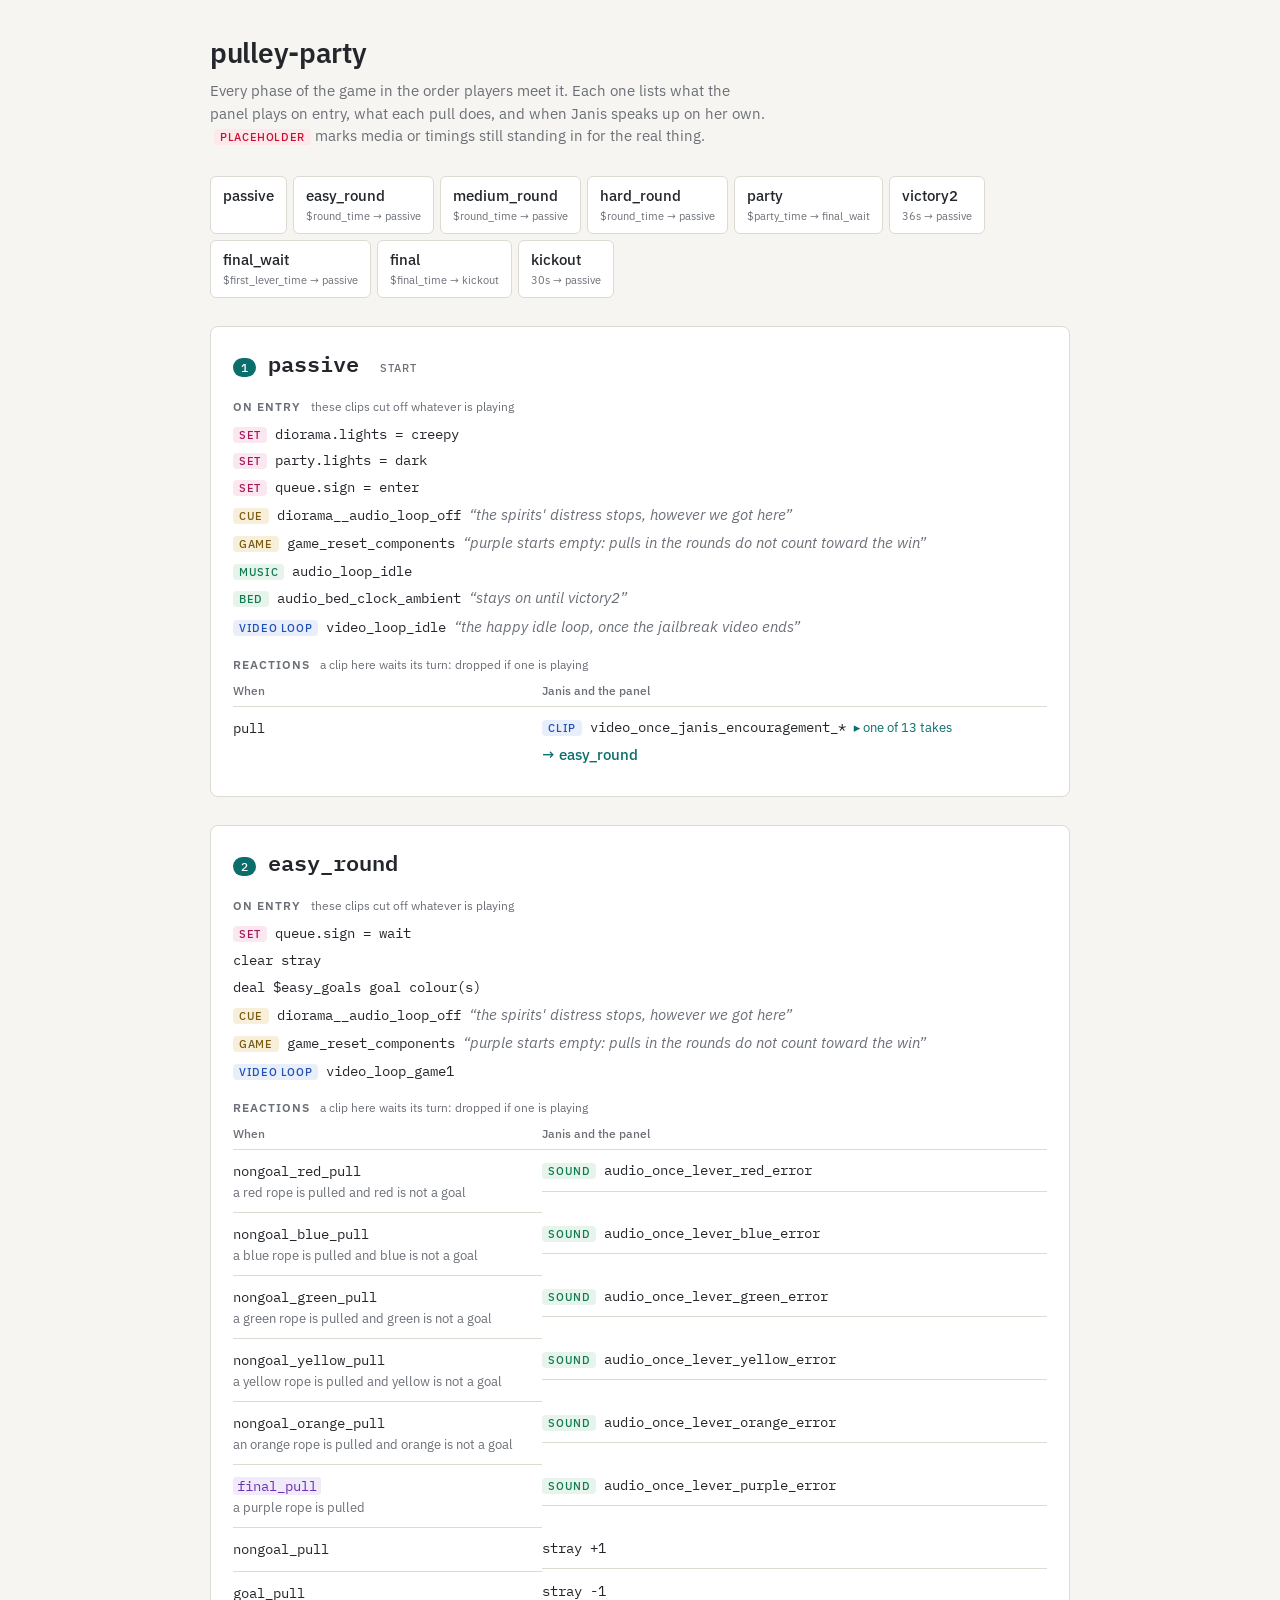
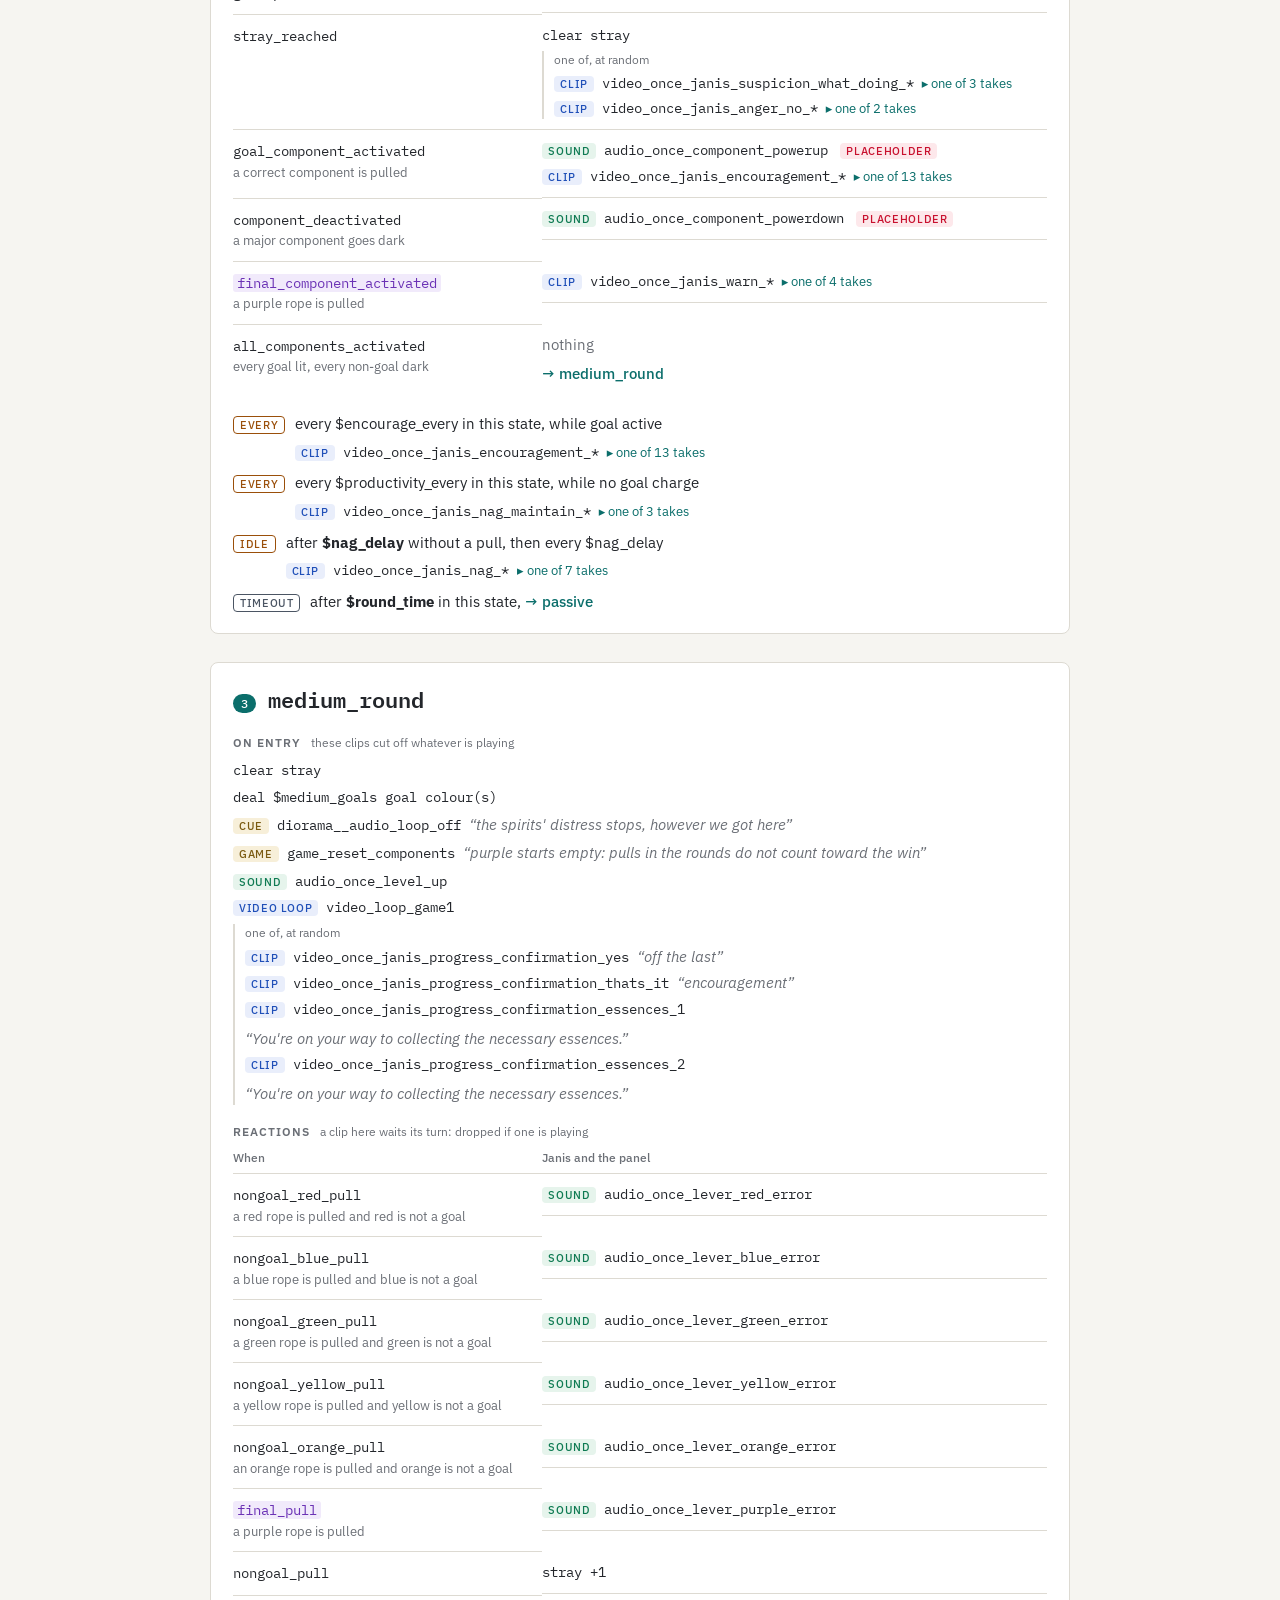
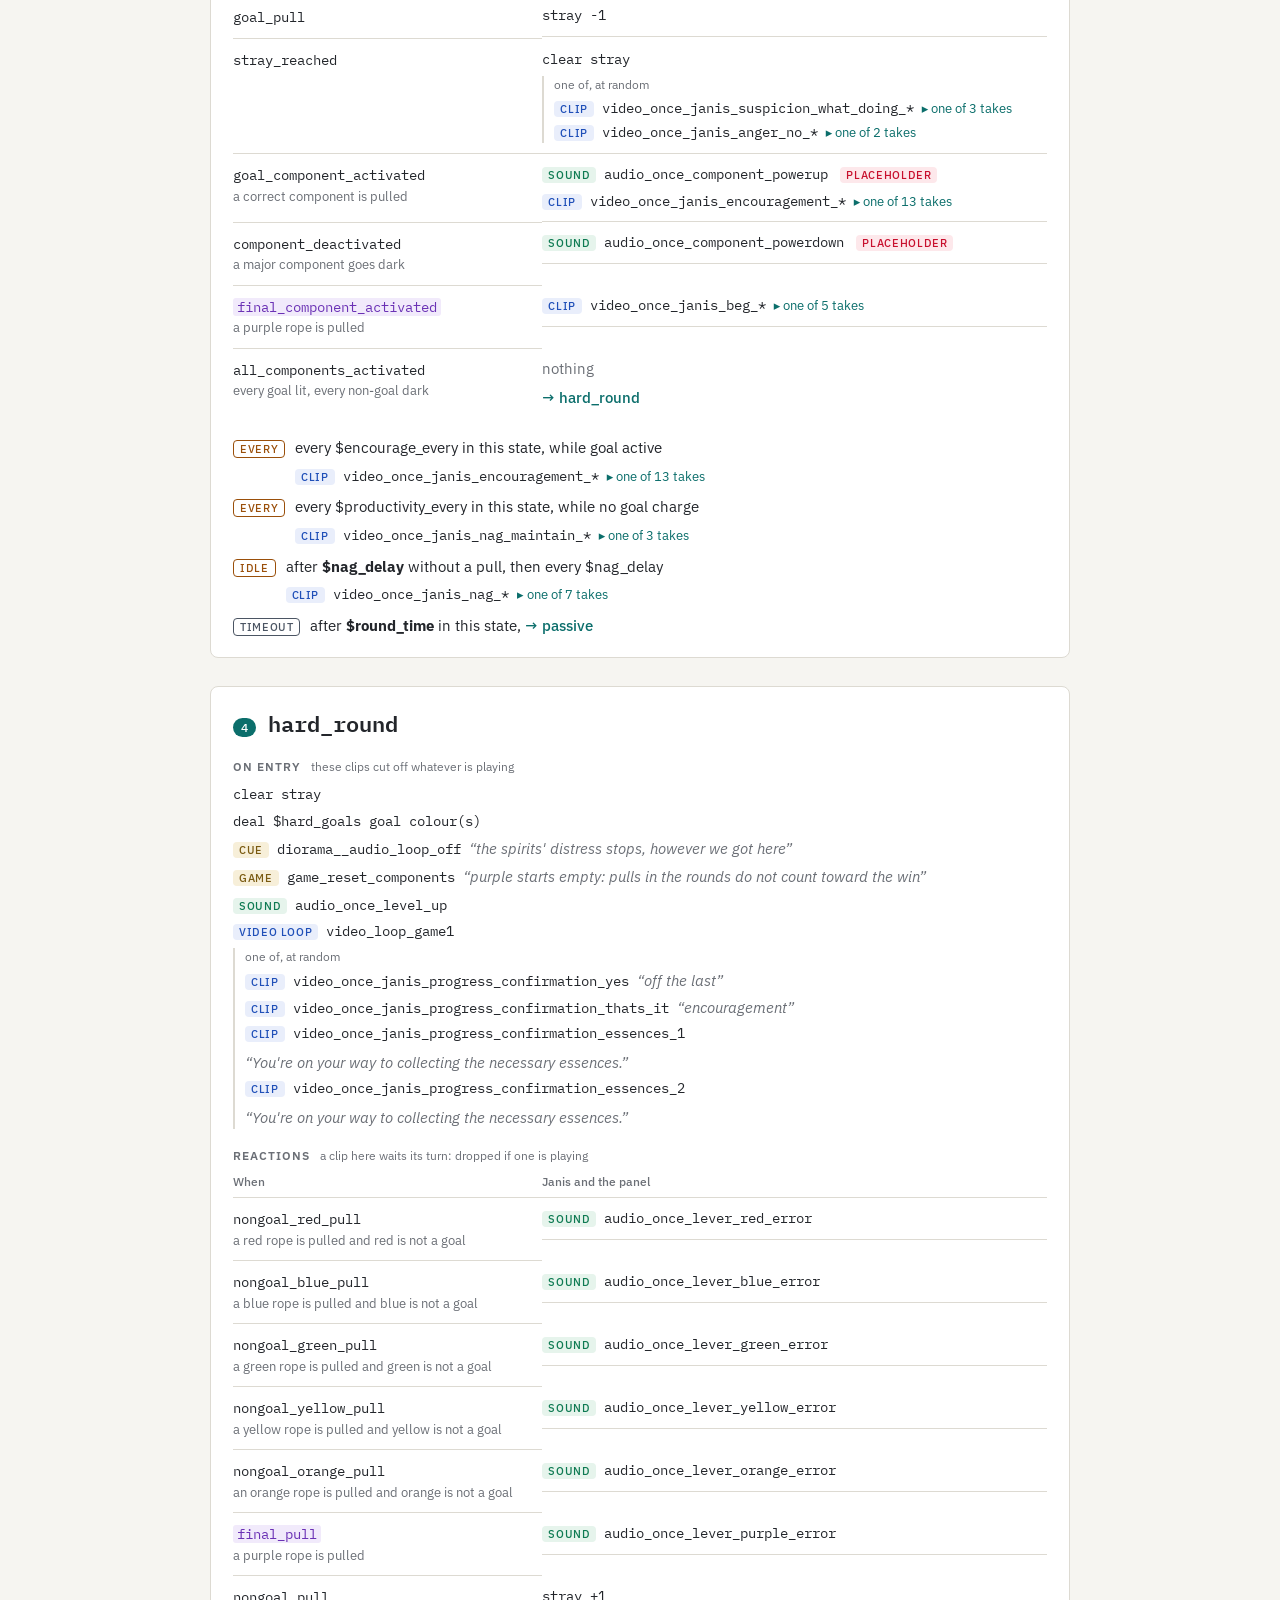
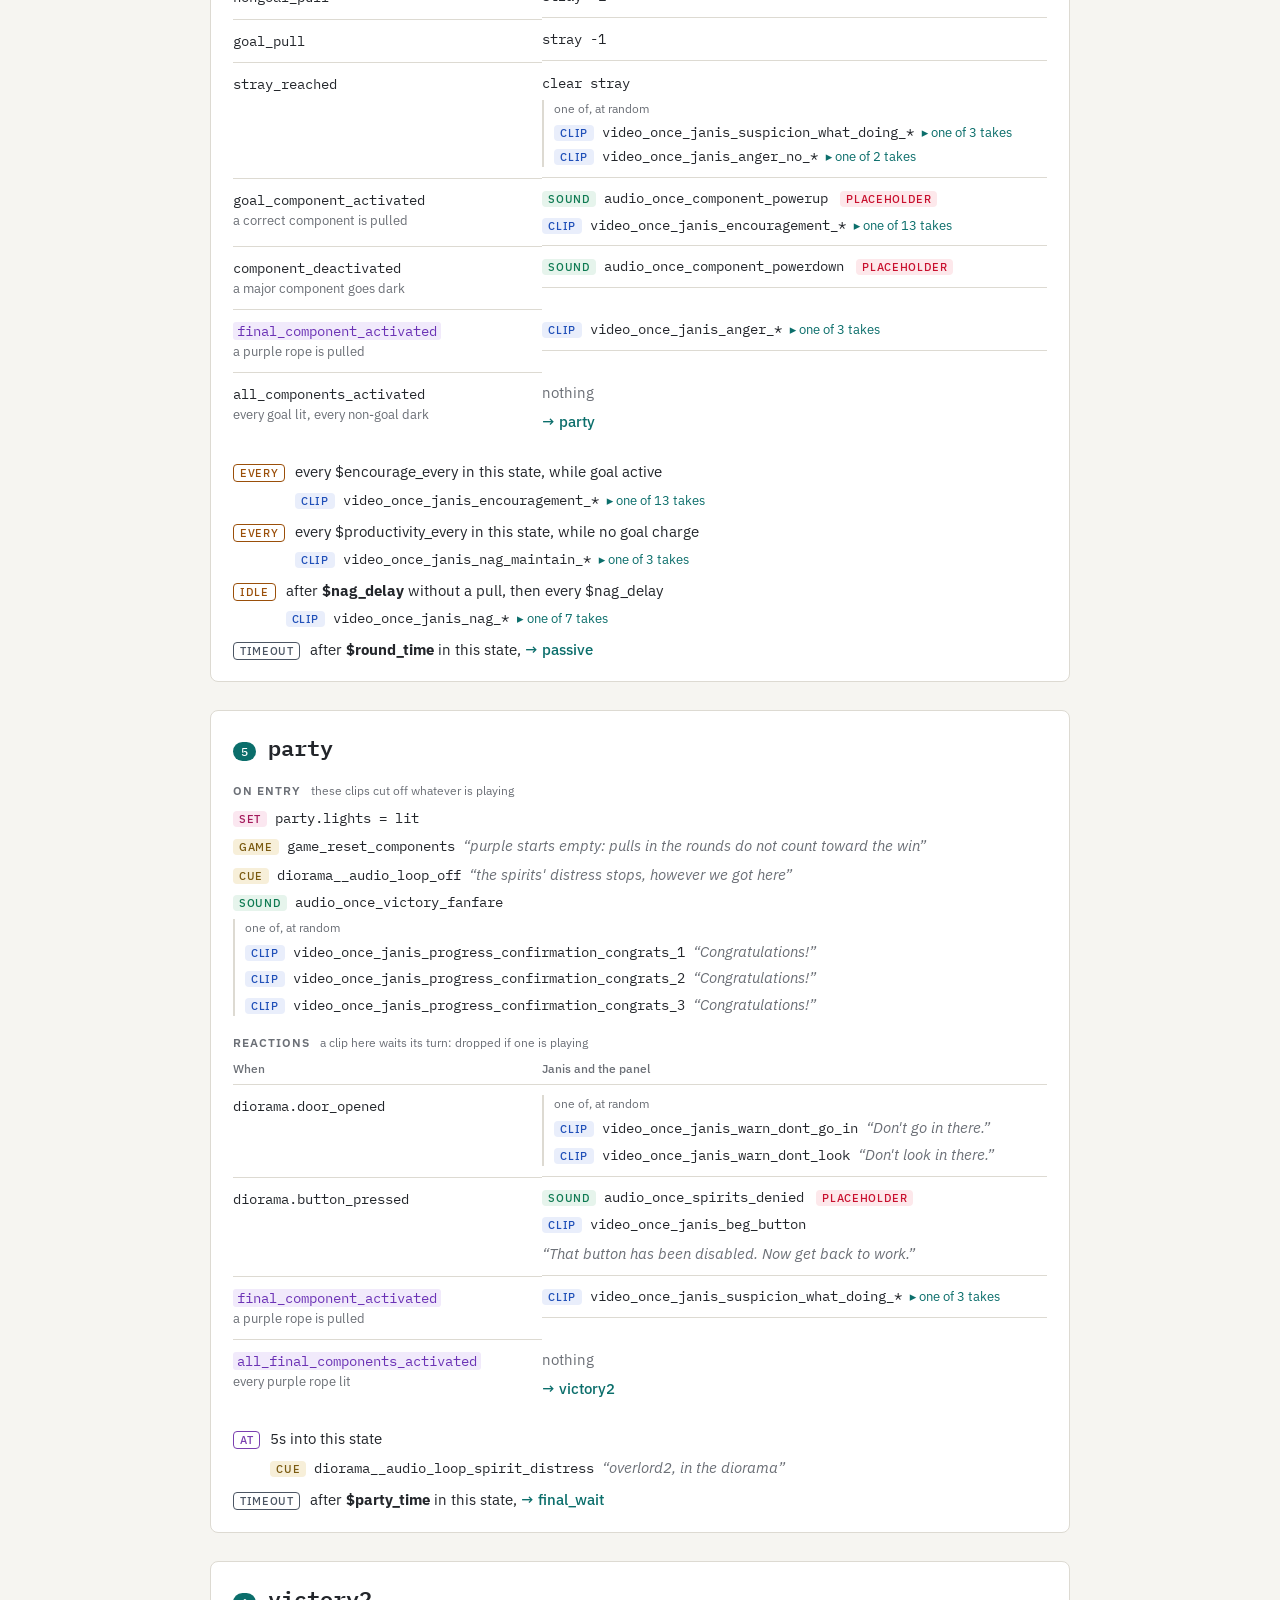
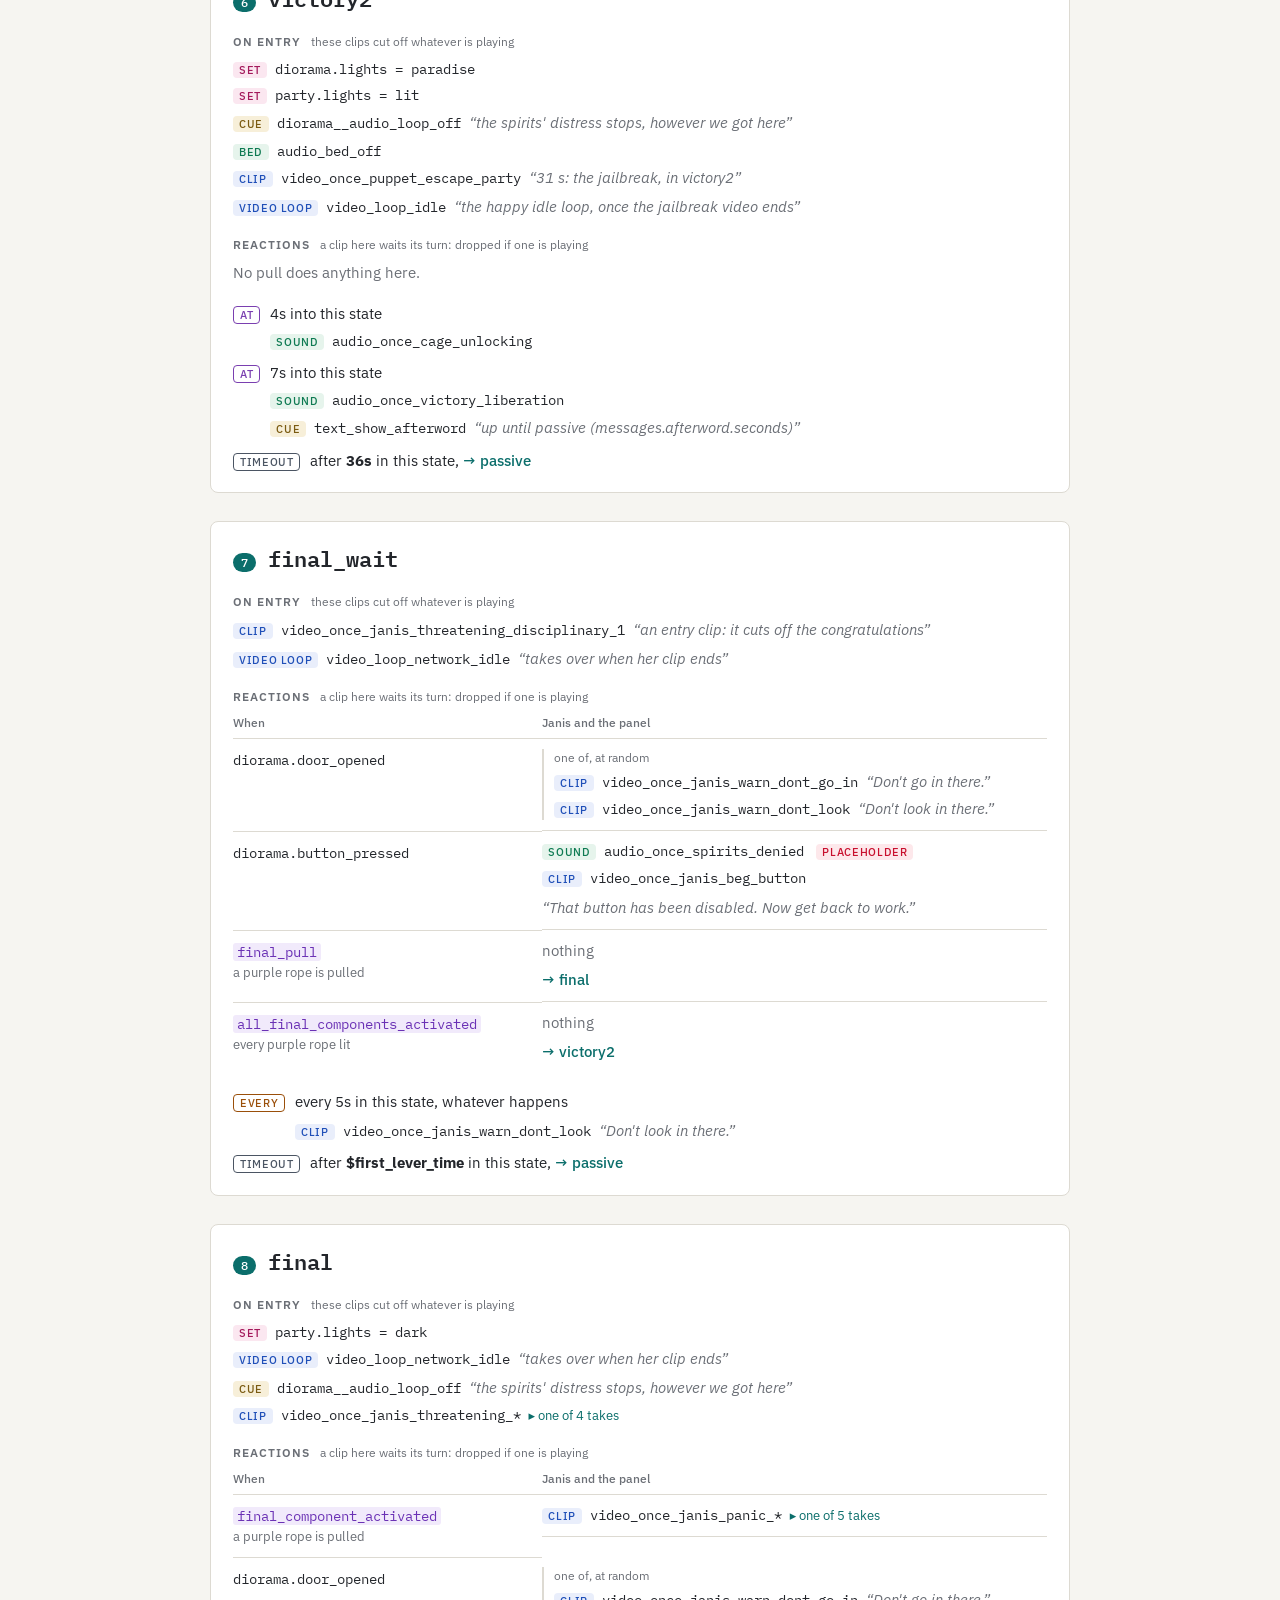
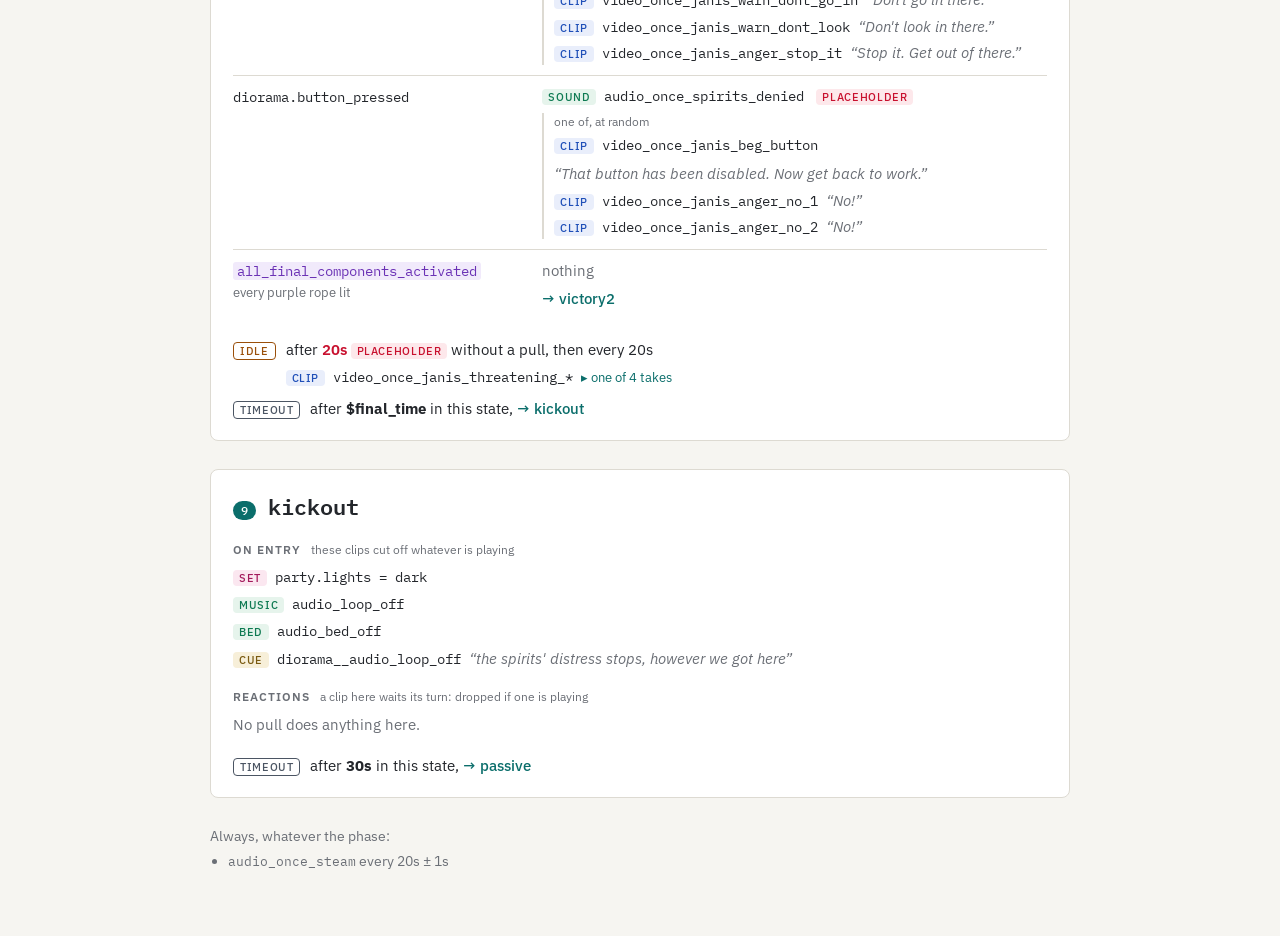
==== commit 7c28c770: "Party resets the components: purple starts empty, pulls in the rounds do not count" ====
--- a/game_state_machine/state_config.html
+++ b/game_state_machine/state_config.html
@@ -117,7 +117,7 @@
   <header><span class="num">1</span><h2>passive <span class="start">start</span></h2></header>
   <div class="block">
     <h3>On entry <span class="hint">these clips cut off whatever is playing</span></h3>
-    <div class="cues"><div class="cue k-set"><span class="tag">set</span><code>diorama.lights = creepy</code></div><div class="cue k-set"><span class="tag">set</span><code>party.lights = dark</code></div><div class="cue k-set"><span class="tag">set</span><code>queue.sign = enter</code></div><div class="cue k-other"><span class="tag">cue</span><code>diorama__audio_loop_off</code> <span class="line">“the spirits&#x27; distress stops, however we got here”</span></div><div class="cue k-game"><span class="tag">game</span><code>game_reset_components</code> <span class="line">“the round&#x27;s lit components go dark”</span></div><div class="cue k-audio_loop"><span class="tag">music</span><code>audio_loop_idle</code></div><div class="cue k-audio_bed"><span class="tag">bed</span><code>audio_bed_clock_ambient</code> <span class="line">“stays on until victory2”</span></div><div class="cue k-video_loop"><span class="tag">video loop</span><code>video_loop_idle</code> <span class="line">“the happy idle loop, once the jailbreak video ends”</span></div></div>
+    <div class="cues"><div class="cue k-set"><span class="tag">set</span><code>diorama.lights = creepy</code></div><div class="cue k-set"><span class="tag">set</span><code>party.lights = dark</code></div><div class="cue k-set"><span class="tag">set</span><code>queue.sign = enter</code></div><div class="cue k-other"><span class="tag">cue</span><code>diorama__audio_loop_off</code> <span class="line">“the spirits&#x27; distress stops, however we got here”</span></div><div class="cue k-game"><span class="tag">game</span><code>game_reset_components</code> <span class="line">“purple starts empty: pulls in the rounds do not count toward the win”</span></div><div class="cue k-audio_loop"><span class="tag">music</span><code>audio_loop_idle</code></div><div class="cue k-audio_bed"><span class="tag">bed</span><code>audio_bed_clock_ambient</code> <span class="line">“stays on until victory2”</span></div><div class="cue k-video_loop"><span class="tag">video loop</span><code>video_loop_idle</code> <span class="line">“the happy idle loop, once the jailbreak video ends”</span></div></div>
   </div>
   <div class="block">
     <h3>Reactions <span class="hint">a clip here waits its turn: dropped if one is playing</span></h3>
@@ -129,7 +129,7 @@
   <header><span class="num">2</span><h2>easy_round</h2></header>
   <div class="block">
     <h3>On entry <span class="hint">these clips cut off whatever is playing</span></h3>
-    <div class="cues"><div class="cue k-set"><span class="tag">set</span><code>queue.sign = wait</code></div><div class="cue"><code>clear stray</code></div><div class="cue"><code>deal $easy_goals goal colour(s)</code></div><div class="cue k-other"><span class="tag">cue</span><code>diorama__audio_loop_off</code> <span class="line">“the spirits&#x27; distress stops, however we got here”</span></div><div class="cue k-game"><span class="tag">game</span><code>game_reset_components</code> <span class="line">“the round&#x27;s lit components go dark”</span></div><div class="cue k-video_loop"><span class="tag">video loop</span><code>video_loop_game1</code></div></div>
+    <div class="cues"><div class="cue k-set"><span class="tag">set</span><code>queue.sign = wait</code></div><div class="cue"><code>clear stray</code></div><div class="cue"><code>deal $easy_goals goal colour(s)</code></div><div class="cue k-other"><span class="tag">cue</span><code>diorama__audio_loop_off</code> <span class="line">“the spirits&#x27; distress stops, however we got here”</span></div><div class="cue k-game"><span class="tag">game</span><code>game_reset_components</code> <span class="line">“purple starts empty: pulls in the rounds do not count toward the win”</span></div><div class="cue k-video_loop"><span class="tag">video loop</span><code>video_loop_game1</code></div></div>
   </div>
   <div class="block">
     <h3>Reactions <span class="hint">a clip here waits its turn: dropped if one is playing</span></h3>
@@ -141,7 +141,7 @@
   <header><span class="num">3</span><h2>medium_round</h2></header>
   <div class="block">
     <h3>On entry <span class="hint">these clips cut off whatever is playing</span></h3>
-    <div class="cues"><div class="cue"><code>clear stray</code></div><div class="cue"><code>deal $medium_goals goal colour(s)</code></div><div class="cue k-other"><span class="tag">cue</span><code>diorama__audio_loop_off</code> <span class="line">“the spirits&#x27; distress stops, however we got here”</span></div><div class="cue k-game"><span class="tag">game</span><code>game_reset_components</code> <span class="line">“the round&#x27;s lit components go dark”</span></div><div class="cue k-audio_once"><span class="tag">sound</span><code>audio_once_level_up</code></div><div class="cue k-video_loop"><span class="tag">video loop</span><code>video_loop_game1</code></div><div class="choose"><div class="choose-h">one of, at random</div><div class="cue k-video_once"><span class="tag">clip</span><code>video_once_janis_progress_confirmation_yes</code> <span class="line">“off the last”</span></div><div class="cue k-video_once"><span class="tag">clip</span><code>video_once_janis_progress_confirmation_thats_it</code> <span class="line">“encouragement”</span></div><div class="cue k-video_once"><span class="tag">clip</span><code>video_once_janis_progress_confirmation_essences_1</code> <span class="line">“You&#x27;re on your way to collecting the necessary essences.”</span></div><div class="cue k-video_once"><span class="tag">clip</span><code>video_once_janis_progress_confirmation_essences_2</code> <span class="line">“You&#x27;re on your way to collecting the necessary essences.”</span></div></div></div>
+    <div class="cues"><div class="cue"><code>clear stray</code></div><div class="cue"><code>deal $medium_goals goal colour(s)</code></div><div class="cue k-other"><span class="tag">cue</span><code>diorama__audio_loop_off</code> <span class="line">“the spirits&#x27; distress stops, however we got here”</span></div><div class="cue k-game"><span class="tag">game</span><code>game_reset_components</code> <span class="line">“purple starts empty: pulls in the rounds do not count toward the win”</span></div><div class="cue k-audio_once"><span class="tag">sound</span><code>audio_once_level_up</code></div><div class="cue k-video_loop"><span class="tag">video loop</span><code>video_loop_game1</code></div><div class="choose"><div class="choose-h">one of, at random</div><div class="cue k-video_once"><span class="tag">clip</span><code>video_once_janis_progress_confirmation_yes</code> <span class="line">“off the last”</span></div><div class="cue k-video_once"><span class="tag">clip</span><code>video_once_janis_progress_confirmation_thats_it</code> <span class="line">“encouragement”</span></div><div class="cue k-video_once"><span class="tag">clip</span><code>video_once_janis_progress_confirmation_essences_1</code> <span class="line">“You&#x27;re on your way to collecting the necessary essences.”</span></div><div class="cue k-video_once"><span class="tag">clip</span><code>video_once_janis_progress_confirmation_essences_2</code> <span class="line">“You&#x27;re on your way to collecting the necessary essences.”</span></div></div></div>
   </div>
   <div class="block">
     <h3>Reactions <span class="hint">a clip here waits its turn: dropped if one is playing</span></h3>
@@ -153,7 +153,7 @@
   <header><span class="num">4</span><h2>hard_round</h2></header>
   <div class="block">
     <h3>On entry <span class="hint">these clips cut off whatever is playing</span></h3>
-    <div class="cues"><div class="cue"><code>clear stray</code></div><div class="cue"><code>deal $hard_goals goal colour(s)</code></div><div class="cue k-other"><span class="tag">cue</span><code>diorama__audio_loop_off</code> <span class="line">“the spirits&#x27; distress stops, however we got here”</span></div><div class="cue k-game"><span class="tag">game</span><code>game_reset_components</code> <span class="line">“the round&#x27;s lit components go dark”</span></div><div class="cue k-audio_once"><span class="tag">sound</span><code>audio_once_level_up</code></div><div class="cue k-video_loop"><span class="tag">video loop</span><code>video_loop_game1</code></div><div class="choose"><div class="choose-h">one of, at random</div><div class="cue k-video_once"><span class="tag">clip</span><code>video_once_janis_progress_confirmation_yes</code> <span class="line">“off the last”</span></div><div class="cue k-video_once"><span class="tag">clip</span><code>video_once_janis_progress_confirmation_thats_it</code> <span class="line">“encouragement”</span></div><div class="cue k-video_once"><span class="tag">clip</span><code>video_once_janis_progress_confirmation_essences_1</code> <span class="line">“You&#x27;re on your way to collecting the necessary essences.”</span></div><div class="cue k-video_once"><span class="tag">clip</span><code>video_once_janis_progress_confirmation_essences_2</code> <span class="line">“You&#x27;re on your way to collecting the necessary essences.”</span></div></div></div>
+    <div class="cues"><div class="cue"><code>clear stray</code></div><div class="cue"><code>deal $hard_goals goal colour(s)</code></div><div class="cue k-other"><span class="tag">cue</span><code>diorama__audio_loop_off</code> <span class="line">“the spirits&#x27; distress stops, however we got here”</span></div><div class="cue k-game"><span class="tag">game</span><code>game_reset_components</code> <span class="line">“purple starts empty: pulls in the rounds do not count toward the win”</span></div><div class="cue k-audio_once"><span class="tag">sound</span><code>audio_once_level_up</code></div><div class="cue k-video_loop"><span class="tag">video loop</span><code>video_loop_game1</code></div><div class="choose"><div class="choose-h">one of, at random</div><div class="cue k-video_once"><span class="tag">clip</span><code>video_once_janis_progress_confirmation_yes</code> <span class="line">“off the last”</span></div><div class="cue k-video_once"><span class="tag">clip</span><code>video_once_janis_progress_confirmation_thats_it</code> <span class="line">“encouragement”</span></div><div class="cue k-video_once"><span class="tag">clip</span><code>video_once_janis_progress_confirmation_essences_1</code> <span class="line">“You&#x27;re on your way to collecting the necessary essences.”</span></div><div class="cue k-video_once"><span class="tag">clip</span><code>video_once_janis_progress_confirmation_essences_2</code> <span class="line">“You&#x27;re on your way to collecting the necessary essences.”</span></div></div></div>
   </div>
   <div class="block">
     <h3>Reactions <span class="hint">a clip here waits its turn: dropped if one is playing</span></h3>
@@ -165,7 +165,7 @@
   <header><span class="num">5</span><h2>party</h2></header>
   <div class="block">
     <h3>On entry <span class="hint">these clips cut off whatever is playing</span></h3>
-    <div class="cues"><div class="cue k-set"><span class="tag">set</span><code>party.lights = lit</code></div><div class="cue k-other"><span class="tag">cue</span><code>diorama__audio_loop_off</code> <span class="line">“the spirits&#x27; distress stops, however we got here”</span></div><div class="cue k-audio_once"><span class="tag">sound</span><code>audio_once_victory_fanfare</code></div><div class="choose"><div class="choose-h">one of, at random</div><div class="cue k-video_once"><span class="tag">clip</span><code>video_once_janis_progress_confirmation_congrats_1</code> <span class="line">“Congratulations!”</span></div><div class="cue k-video_once"><span class="tag">clip</span><code>video_once_janis_progress_confirmation_congrats_2</code> <span class="line">“Congratulations!”</span></div><div class="cue k-video_once"><span class="tag">clip</span><code>video_once_janis_progress_confirmation_congrats_3</code> <span class="line">“Congratulations!”</span></div></div></div>
+    <div class="cues"><div class="cue k-set"><span class="tag">set</span><code>party.lights = lit</code></div><div class="cue k-game"><span class="tag">game</span><code>game_reset_components</code> <span class="line">“purple starts empty: pulls in the rounds do not count toward the win”</span></div><div class="cue k-other"><span class="tag">cue</span><code>diorama__audio_loop_off</code> <span class="line">“the spirits&#x27; distress stops, however we got here”</span></div><div class="cue k-audio_once"><span class="tag">sound</span><code>audio_once_victory_fanfare</code></div><div class="choose"><div class="choose-h">one of, at random</div><div class="cue k-video_once"><span class="tag">clip</span><code>video_once_janis_progress_confirmation_congrats_1</code> <span class="line">“Congratulations!”</span></div><div class="cue k-video_once"><span class="tag">clip</span><code>video_once_janis_progress_confirmation_congrats_2</code> <span class="line">“Congratulations!”</span></div><div class="cue k-video_once"><span class="tag">clip</span><code>video_once_janis_progress_confirmation_congrats_3</code> <span class="line">“Congratulations!”</span></div></div></div>
   </div>
   <div class="block">
     <h3>Reactions <span class="hint">a clip here waits its turn: dropped if one is playing</span></h3>
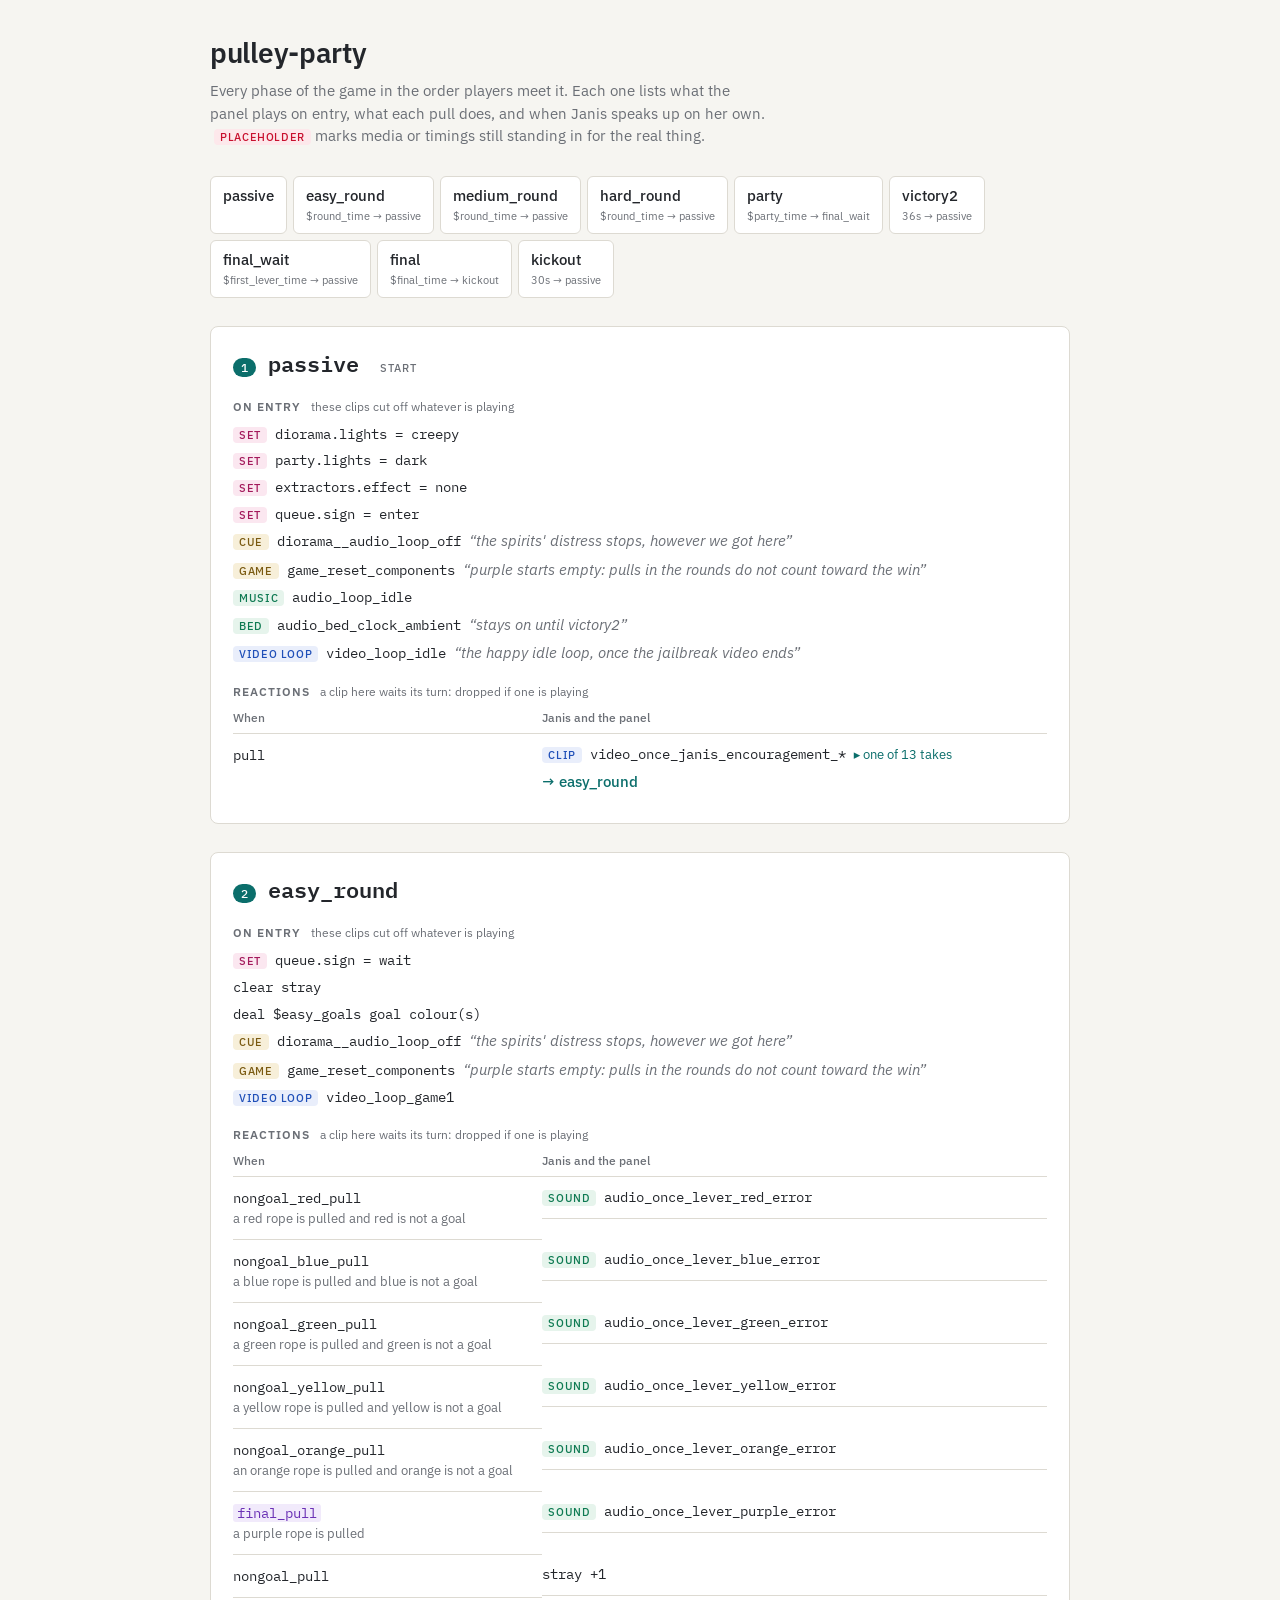
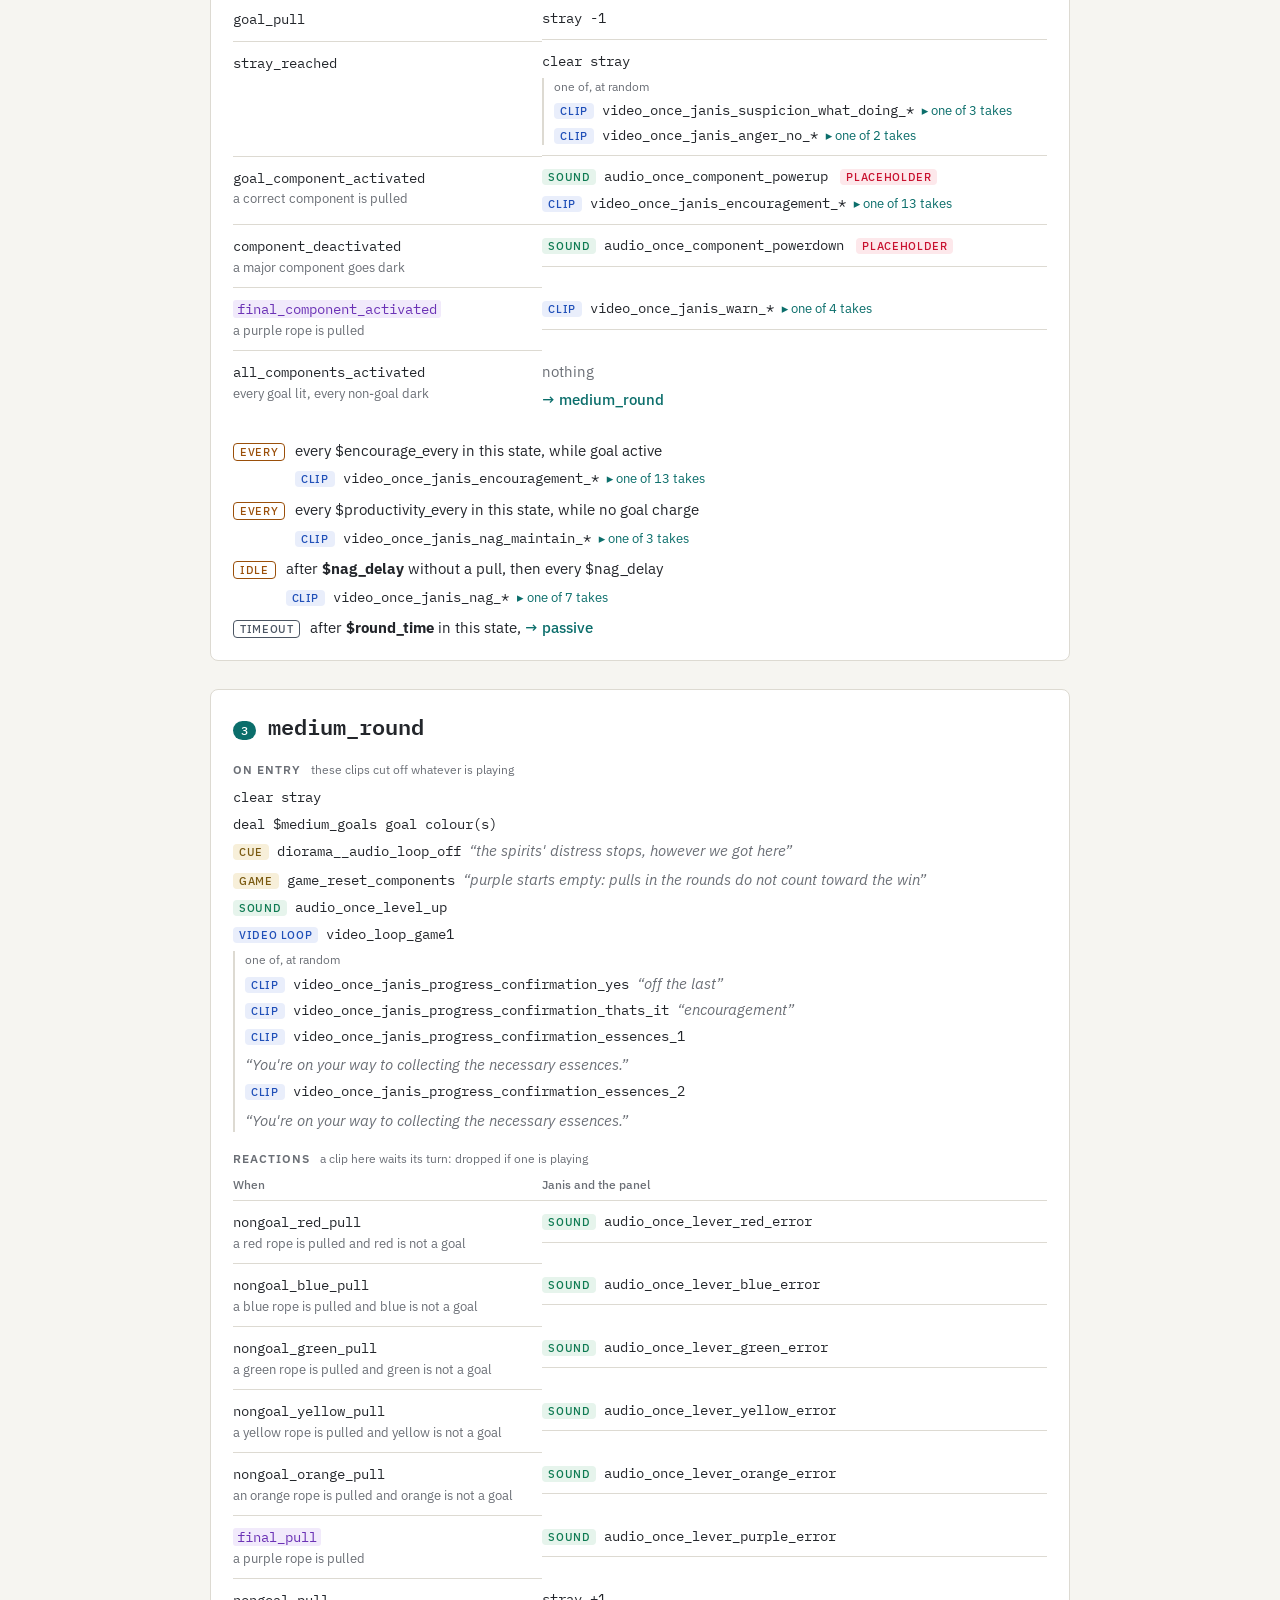
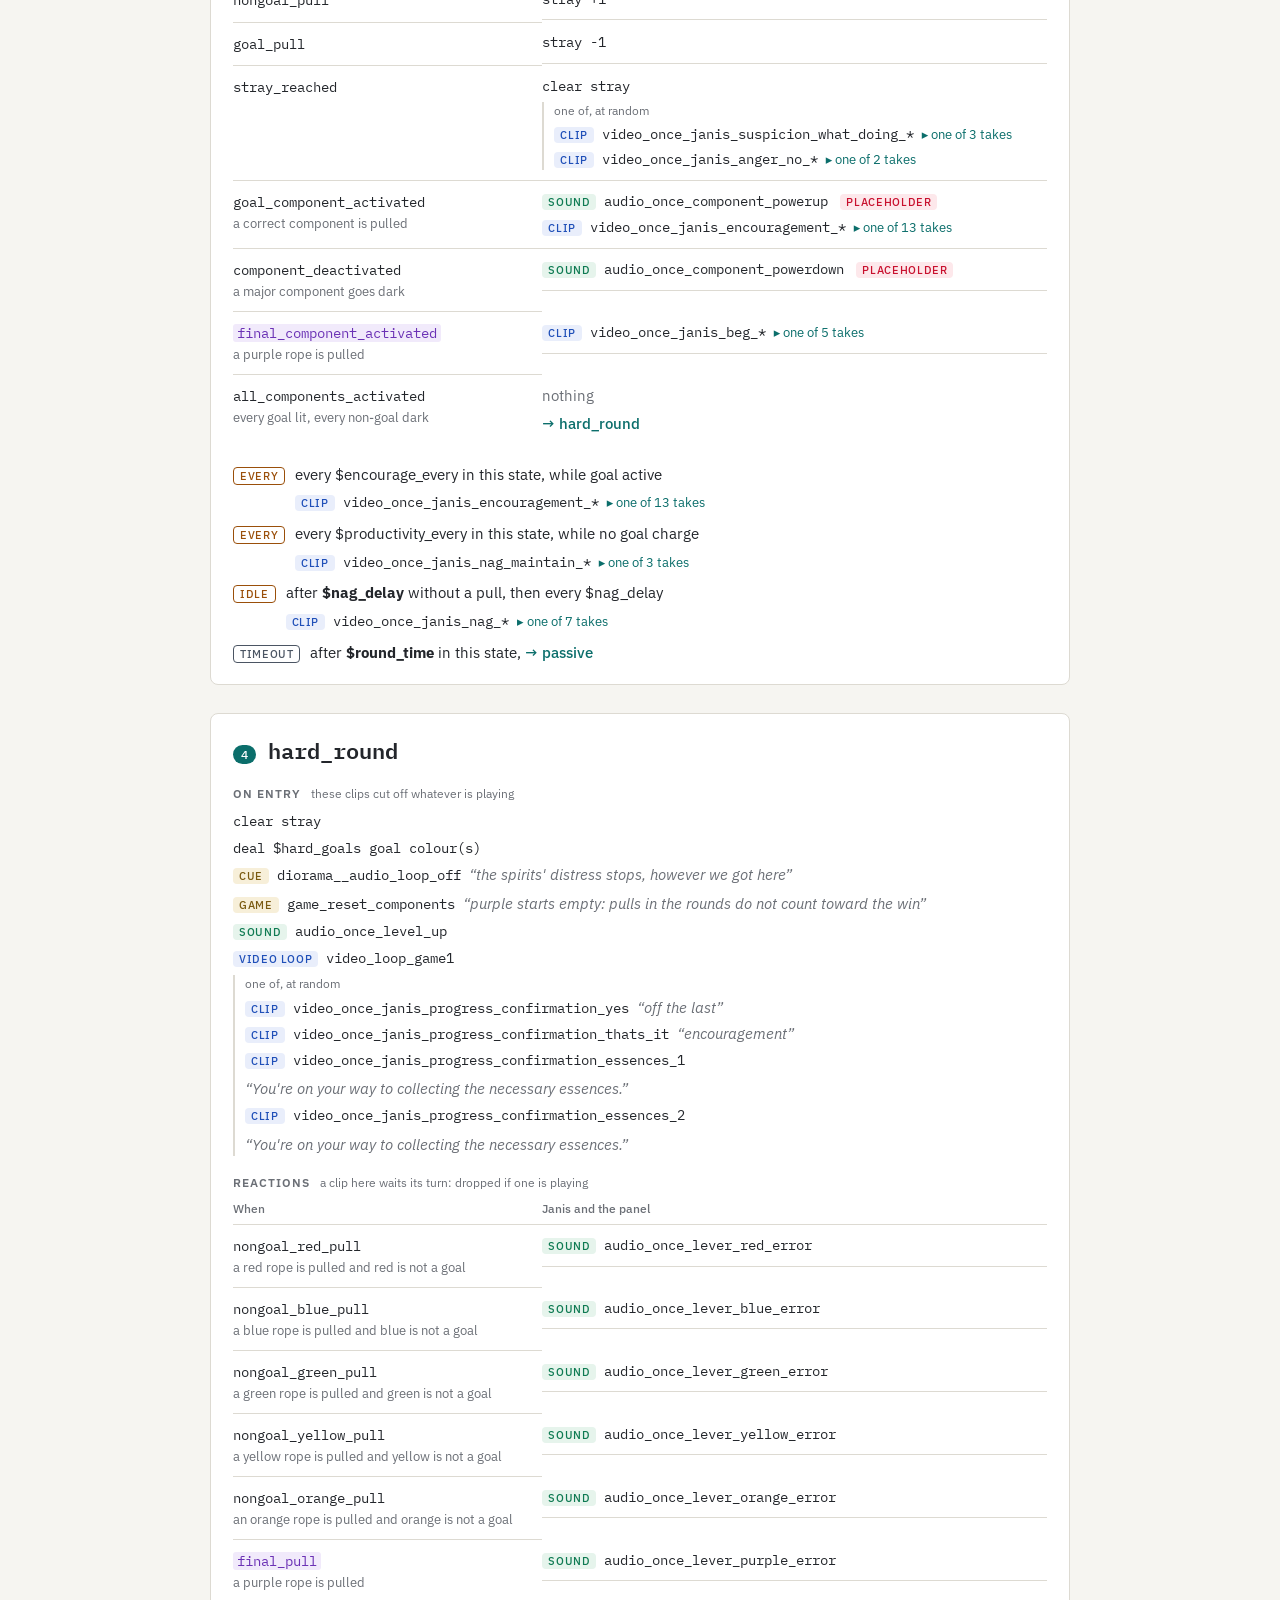
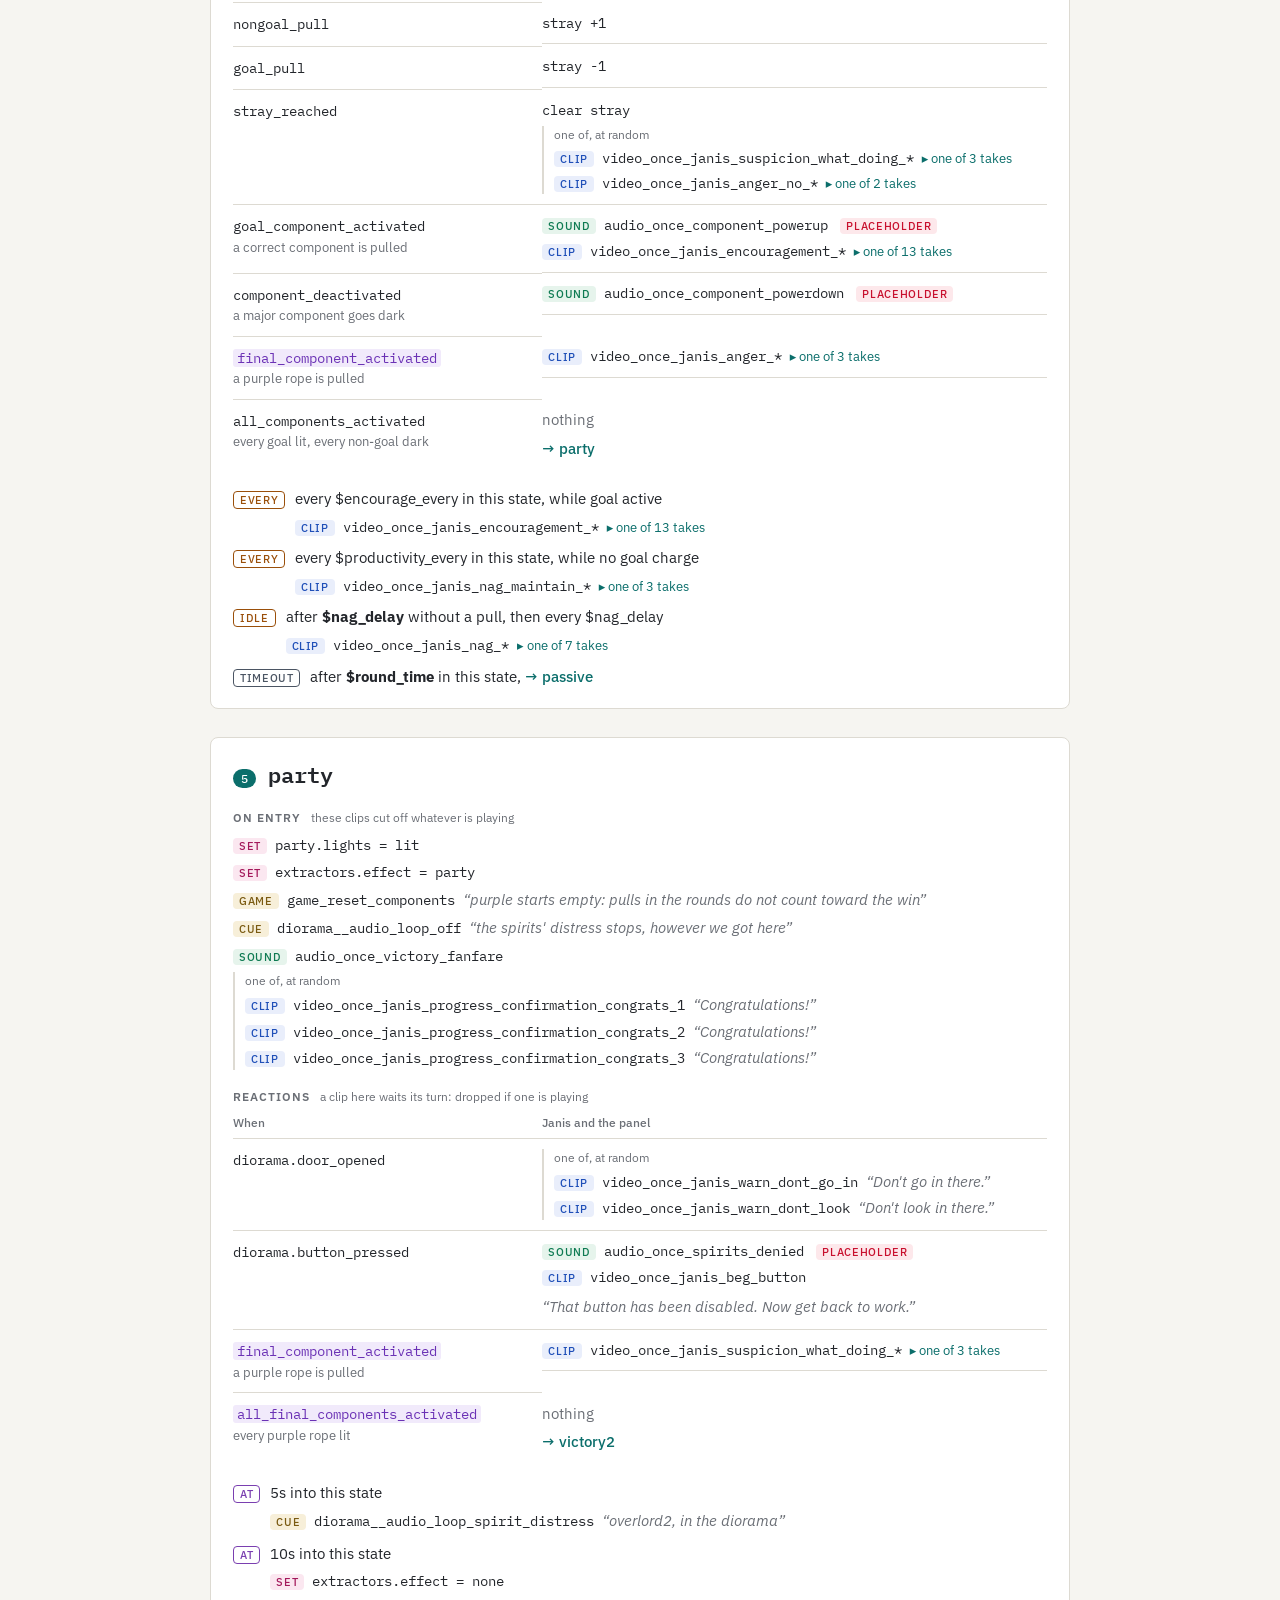
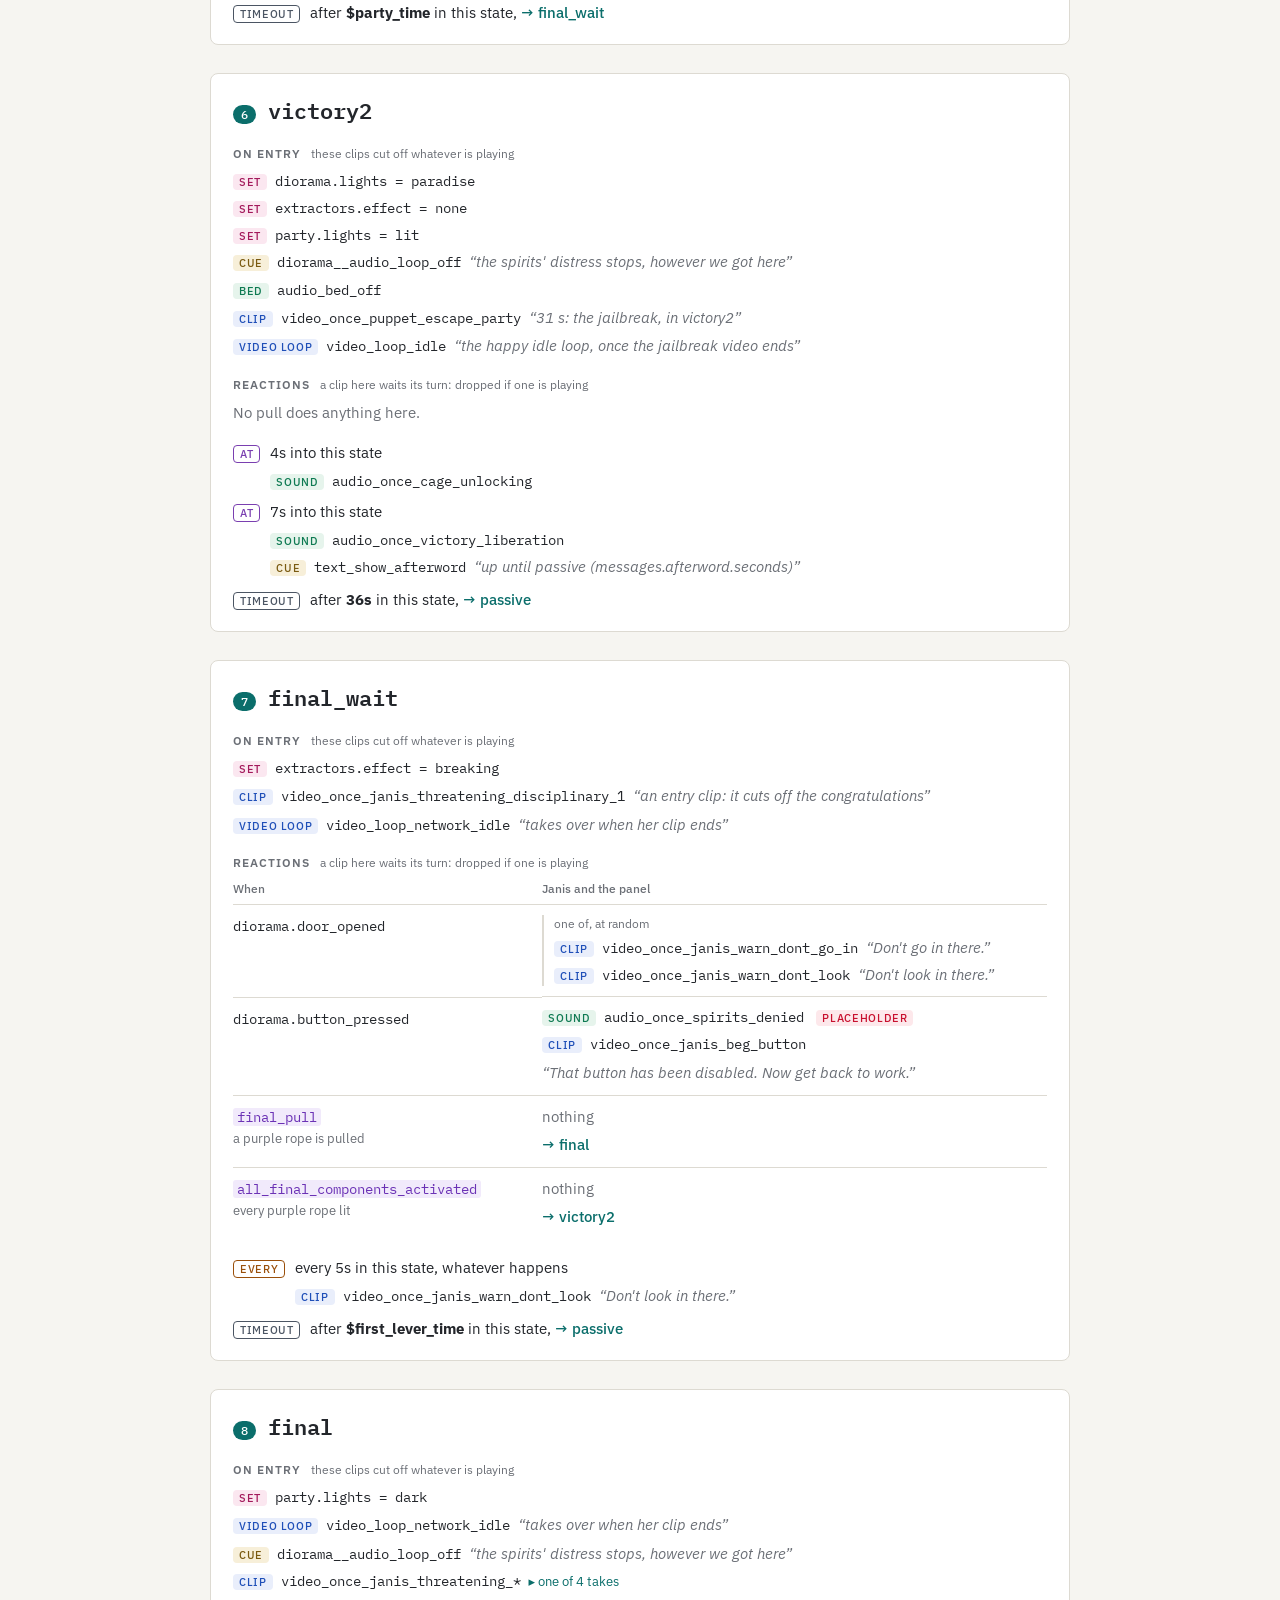
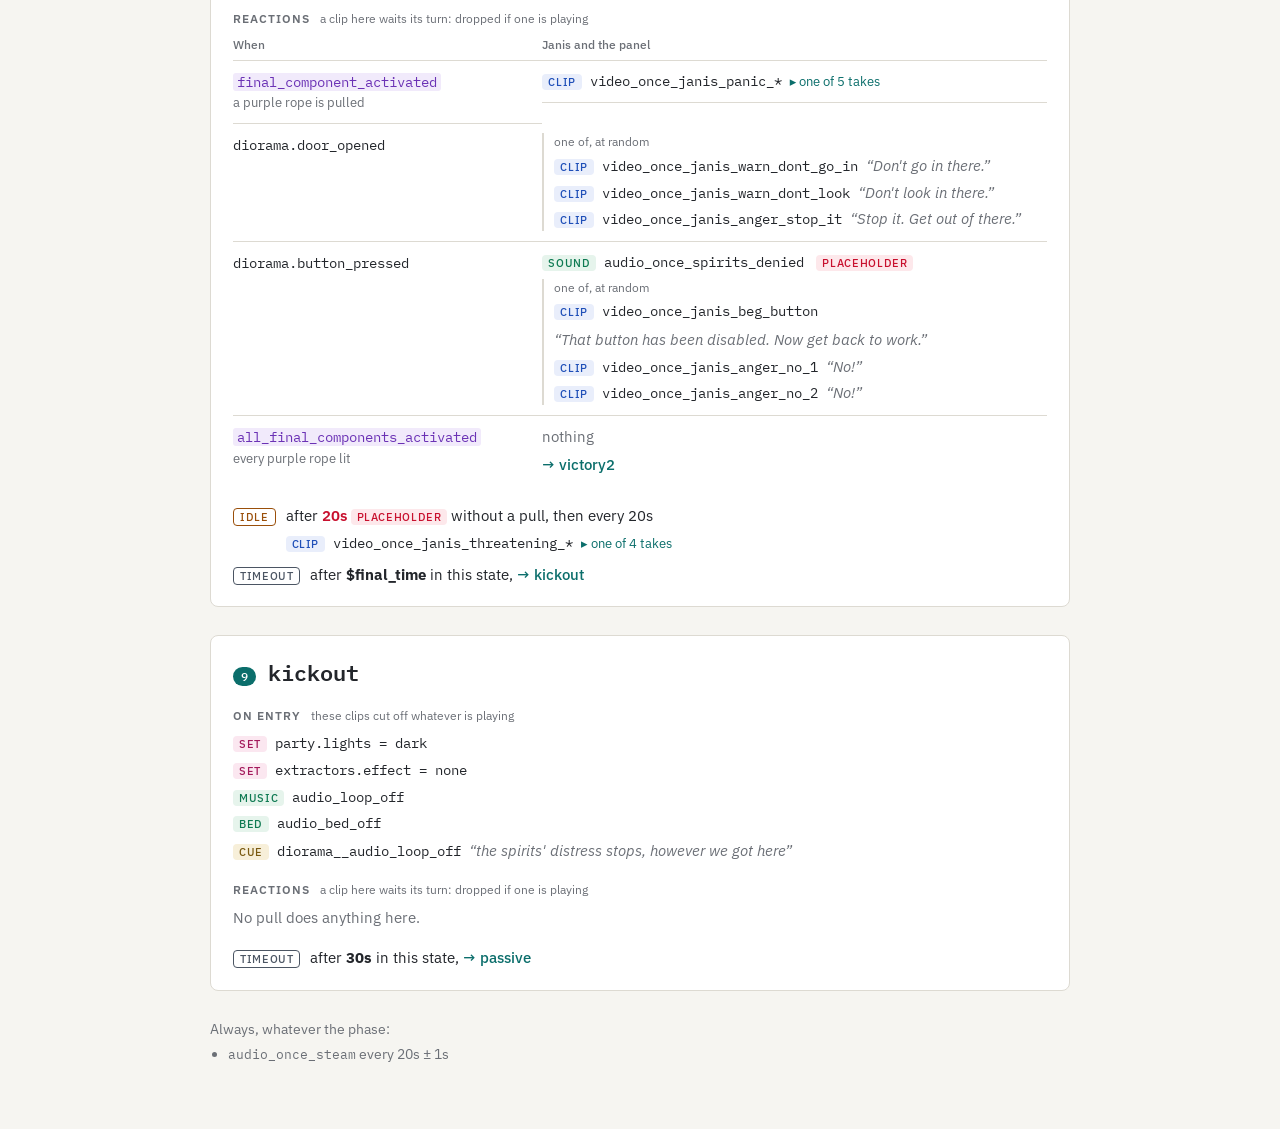
==== commit 486bfd92: "Extractors: rainbow and sparkles for the party's first 10 s; purple flashes (the machine breaking) t" ====
--- a/game_state_machine/state_config.html
+++ b/game_state_machine/state_config.html
@@ -117,7 +117,7 @@
   <header><span class="num">1</span><h2>passive <span class="start">start</span></h2></header>
   <div class="block">
     <h3>On entry <span class="hint">these clips cut off whatever is playing</span></h3>
-    <div class="cues"><div class="cue k-set"><span class="tag">set</span><code>diorama.lights = creepy</code></div><div class="cue k-set"><span class="tag">set</span><code>party.lights = dark</code></div><div class="cue k-set"><span class="tag">set</span><code>queue.sign = enter</code></div><div class="cue k-other"><span class="tag">cue</span><code>diorama__audio_loop_off</code> <span class="line">“the spirits&#x27; distress stops, however we got here”</span></div><div class="cue k-game"><span class="tag">game</span><code>game_reset_components</code> <span class="line">“purple starts empty: pulls in the rounds do not count toward the win”</span></div><div class="cue k-audio_loop"><span class="tag">music</span><code>audio_loop_idle</code></div><div class="cue k-audio_bed"><span class="tag">bed</span><code>audio_bed_clock_ambient</code> <span class="line">“stays on until victory2”</span></div><div class="cue k-video_loop"><span class="tag">video loop</span><code>video_loop_idle</code> <span class="line">“the happy idle loop, once the jailbreak video ends”</span></div></div>
+    <div class="cues"><div class="cue k-set"><span class="tag">set</span><code>diorama.lights = creepy</code></div><div class="cue k-set"><span class="tag">set</span><code>party.lights = dark</code></div><div class="cue k-set"><span class="tag">set</span><code>extractors.effect = none</code></div><div class="cue k-set"><span class="tag">set</span><code>queue.sign = enter</code></div><div class="cue k-other"><span class="tag">cue</span><code>diorama__audio_loop_off</code> <span class="line">“the spirits&#x27; distress stops, however we got here”</span></div><div class="cue k-game"><span class="tag">game</span><code>game_reset_components</code> <span class="line">“purple starts empty: pulls in the rounds do not count toward the win”</span></div><div class="cue k-audio_loop"><span class="tag">music</span><code>audio_loop_idle</code></div><div class="cue k-audio_bed"><span class="tag">bed</span><code>audio_bed_clock_ambient</code> <span class="line">“stays on until victory2”</span></div><div class="cue k-video_loop"><span class="tag">video loop</span><code>video_loop_idle</code> <span class="line">“the happy idle loop, once the jailbreak video ends”</span></div></div>
   </div>
   <div class="block">
     <h3>Reactions <span class="hint">a clip here waits its turn: dropped if one is playing</span></h3>
@@ -165,19 +165,19 @@
   <header><span class="num">5</span><h2>party</h2></header>
   <div class="block">
     <h3>On entry <span class="hint">these clips cut off whatever is playing</span></h3>
-    <div class="cues"><div class="cue k-set"><span class="tag">set</span><code>party.lights = lit</code></div><div class="cue k-game"><span class="tag">game</span><code>game_reset_components</code> <span class="line">“purple starts empty: pulls in the rounds do not count toward the win”</span></div><div class="cue k-other"><span class="tag">cue</span><code>diorama__audio_loop_off</code> <span class="line">“the spirits&#x27; distress stops, however we got here”</span></div><div class="cue k-audio_once"><span class="tag">sound</span><code>audio_once_victory_fanfare</code></div><div class="choose"><div class="choose-h">one of, at random</div><div class="cue k-video_once"><span class="tag">clip</span><code>video_once_janis_progress_confirmation_congrats_1</code> <span class="line">“Congratulations!”</span></div><div class="cue k-video_once"><span class="tag">clip</span><code>video_once_janis_progress_confirmation_congrats_2</code> <span class="line">“Congratulations!”</span></div><div class="cue k-video_once"><span class="tag">clip</span><code>video_once_janis_progress_confirmation_congrats_3</code> <span class="line">“Congratulations!”</span></div></div></div>
+    <div class="cues"><div class="cue k-set"><span class="tag">set</span><code>party.lights = lit</code></div><div class="cue k-set"><span class="tag">set</span><code>extractors.effect = party</code></div><div class="cue k-game"><span class="tag">game</span><code>game_reset_components</code> <span class="line">“purple starts empty: pulls in the rounds do not count toward the win”</span></div><div class="cue k-other"><span class="tag">cue</span><code>diorama__audio_loop_off</code> <span class="line">“the spirits&#x27; distress stops, however we got here”</span></div><div class="cue k-audio_once"><span class="tag">sound</span><code>audio_once_victory_fanfare</code></div><div class="choose"><div class="choose-h">one of, at random</div><div class="cue k-video_once"><span class="tag">clip</span><code>video_once_janis_progress_confirmation_congrats_1</code> <span class="line">“Congratulations!”</span></div><div class="cue k-video_once"><span class="tag">clip</span><code>video_once_janis_progress_confirmation_congrats_2</code> <span class="line">“Congratulations!”</span></div><div class="cue k-video_once"><span class="tag">clip</span><code>video_once_janis_progress_confirmation_congrats_3</code> <span class="line">“Congratulations!”</span></div></div></div>
   </div>
   <div class="block">
     <h3>Reactions <span class="hint">a clip here waits its turn: dropped if one is playing</span></h3>
     <table class="react"><thead><tr><th>When</th><th>Janis and the panel</th></tr></thead><tbody><tr><td class="ev"><code>diorama.door_opened</code><div class="evd"></div></td><td class="do"><div class="choose"><div class="choose-h">one of, at random</div><div class="cue k-video_once"><span class="tag">clip</span><code>video_once_janis_warn_dont_go_in</code> <span class="line">“Don&#x27;t go in there.”</span></div><div class="cue k-video_once"><span class="tag">clip</span><code>video_once_janis_warn_dont_look</code> <span class="line">“Don&#x27;t look in there.”</span></div></div></td></tr><tr><td class="ev"><code>diorama.button_pressed</code><div class="evd"></div></td><td class="do"><div class="cue k-audio_once"><span class="tag">sound</span><code>audio_once_spirits_denied</code><span class="ph">placeholder</span></div><div class="cue k-video_once"><span class="tag">clip</span><code>video_once_janis_beg_button</code> <span class="line">“That button has been disabled. Now get back to work.”</span></div></td></tr><tr class="purple"><td class="ev"><code>final_component_activated</code><div class="evd">a purple rope is pulled</div></td><td class="do"><details class="cue k-video_once"><summary><span class="tag">clip</span><code>video_once_janis_suspicion_what_doing_*</code><span class="n">one of 3 takes</span></summary><ul class="takes"><li><code>1</code> <span class="line">“What are you doing?”</span></li><li><code>2</code> <span class="line">“What are you doing?”</span></li><li><code>3</code> <span class="line">“What are you doing?”</span></li></ul></details></td></tr><tr class="purple"><td class="ev"><code>all_final_components_activated</code><div class="evd">every purple rope lit</div></td><td class="do"><span class="none">nothing</span><a class="goto" href="#victory2">→ victory2</a></td></tr></tbody></table>
   </div>
-  <div class="block timers"><div class="timer"><span class="tag t-at">at</span><span>5s into this state</span><div class="timer-cues"><div class="cue k-other"><span class="tag">cue</span><code>diorama__audio_loop_spirit_distress</code> <span class="line">“overlord2, in the diorama”</span></div></div></div><div class="timer"><span class="tag t-after">timeout</span><span>after <b class="">$party_time</b> in this state, <a class="goto" href="#final_wait">→ final_wait</a></span></div></div>
+  <div class="block timers"><div class="timer"><span class="tag t-at">at</span><span>5s into this state</span><div class="timer-cues"><div class="cue k-other"><span class="tag">cue</span><code>diorama__audio_loop_spirit_distress</code> <span class="line">“overlord2, in the diorama”</span></div></div></div><div class="timer"><span class="tag t-at">at</span><span>10s into this state</span><div class="timer-cues"><div class="cue k-set"><span class="tag">set</span><code>extractors.effect = none</code></div></div></div><div class="timer"><span class="tag t-after">timeout</span><span>after <b class="">$party_time</b> in this state, <a class="goto" href="#final_wait">→ final_wait</a></span></div></div>
 </section>
 <section class="state" id="victory2">
   <header><span class="num">6</span><h2>victory2</h2></header>
   <div class="block">
     <h3>On entry <span class="hint">these clips cut off whatever is playing</span></h3>
-    <div class="cues"><div class="cue k-set"><span class="tag">set</span><code>diorama.lights = paradise</code></div><div class="cue k-set"><span class="tag">set</span><code>party.lights = lit</code></div><div class="cue k-other"><span class="tag">cue</span><code>diorama__audio_loop_off</code> <span class="line">“the spirits&#x27; distress stops, however we got here”</span></div><div class="cue k-audio_bed"><span class="tag">bed</span><code>audio_bed_off</code></div><div class="cue k-video_once"><span class="tag">clip</span><code>video_once_puppet_escape_party</code> <span class="line">“31 s: the jailbreak, in victory2”</span></div><div class="cue k-video_loop"><span class="tag">video loop</span><code>video_loop_idle</code> <span class="line">“the happy idle loop, once the jailbreak video ends”</span></div></div>
+    <div class="cues"><div class="cue k-set"><span class="tag">set</span><code>diorama.lights = paradise</code></div><div class="cue k-set"><span class="tag">set</span><code>extractors.effect = none</code></div><div class="cue k-set"><span class="tag">set</span><code>party.lights = lit</code></div><div class="cue k-other"><span class="tag">cue</span><code>diorama__audio_loop_off</code> <span class="line">“the spirits&#x27; distress stops, however we got here”</span></div><div class="cue k-audio_bed"><span class="tag">bed</span><code>audio_bed_off</code></div><div class="cue k-video_once"><span class="tag">clip</span><code>video_once_puppet_escape_party</code> <span class="line">“31 s: the jailbreak, in victory2”</span></div><div class="cue k-video_loop"><span class="tag">video loop</span><code>video_loop_idle</code> <span class="line">“the happy idle loop, once the jailbreak video ends”</span></div></div>
   </div>
   <div class="block">
     <h3>Reactions <span class="hint">a clip here waits its turn: dropped if one is playing</span></h3>
@@ -189,7 +189,7 @@
   <header><span class="num">7</span><h2>final_wait</h2></header>
   <div class="block">
     <h3>On entry <span class="hint">these clips cut off whatever is playing</span></h3>
-    <div class="cues"><div class="cue k-video_once"><span class="tag">clip</span><code>video_once_janis_threatening_disciplinary_1</code> <span class="line">“an entry clip: it cuts off the congratulations”</span></div><div class="cue k-video_loop"><span class="tag">video loop</span><code>video_loop_network_idle</code> <span class="line">“takes over when her clip ends”</span></div></div>
+    <div class="cues"><div class="cue k-set"><span class="tag">set</span><code>extractors.effect = breaking</code></div><div class="cue k-video_once"><span class="tag">clip</span><code>video_once_janis_threatening_disciplinary_1</code> <span class="line">“an entry clip: it cuts off the congratulations”</span></div><div class="cue k-video_loop"><span class="tag">video loop</span><code>video_loop_network_idle</code> <span class="line">“takes over when her clip ends”</span></div></div>
   </div>
   <div class="block">
     <h3>Reactions <span class="hint">a clip here waits its turn: dropped if one is playing</span></h3>
@@ -213,7 +213,7 @@
   <header><span class="num">9</span><h2>kickout</h2></header>
   <div class="block">
     <h3>On entry <span class="hint">these clips cut off whatever is playing</span></h3>
-    <div class="cues"><div class="cue k-set"><span class="tag">set</span><code>party.lights = dark</code></div><div class="cue k-audio_loop"><span class="tag">music</span><code>audio_loop_off</code></div><div class="cue k-audio_bed"><span class="tag">bed</span><code>audio_bed_off</code></div><div class="cue k-other"><span class="tag">cue</span><code>diorama__audio_loop_off</code> <span class="line">“the spirits&#x27; distress stops, however we got here”</span></div></div>
+    <div class="cues"><div class="cue k-set"><span class="tag">set</span><code>party.lights = dark</code></div><div class="cue k-set"><span class="tag">set</span><code>extractors.effect = none</code></div><div class="cue k-audio_loop"><span class="tag">music</span><code>audio_loop_off</code></div><div class="cue k-audio_bed"><span class="tag">bed</span><code>audio_bed_off</code></div><div class="cue k-other"><span class="tag">cue</span><code>diorama__audio_loop_off</code> <span class="line">“the spirits&#x27; distress stops, however we got here”</span></div></div>
   </div>
   <div class="block">
     <h3>Reactions <span class="hint">a clip here waits its turn: dropped if one is playing</span></h3>
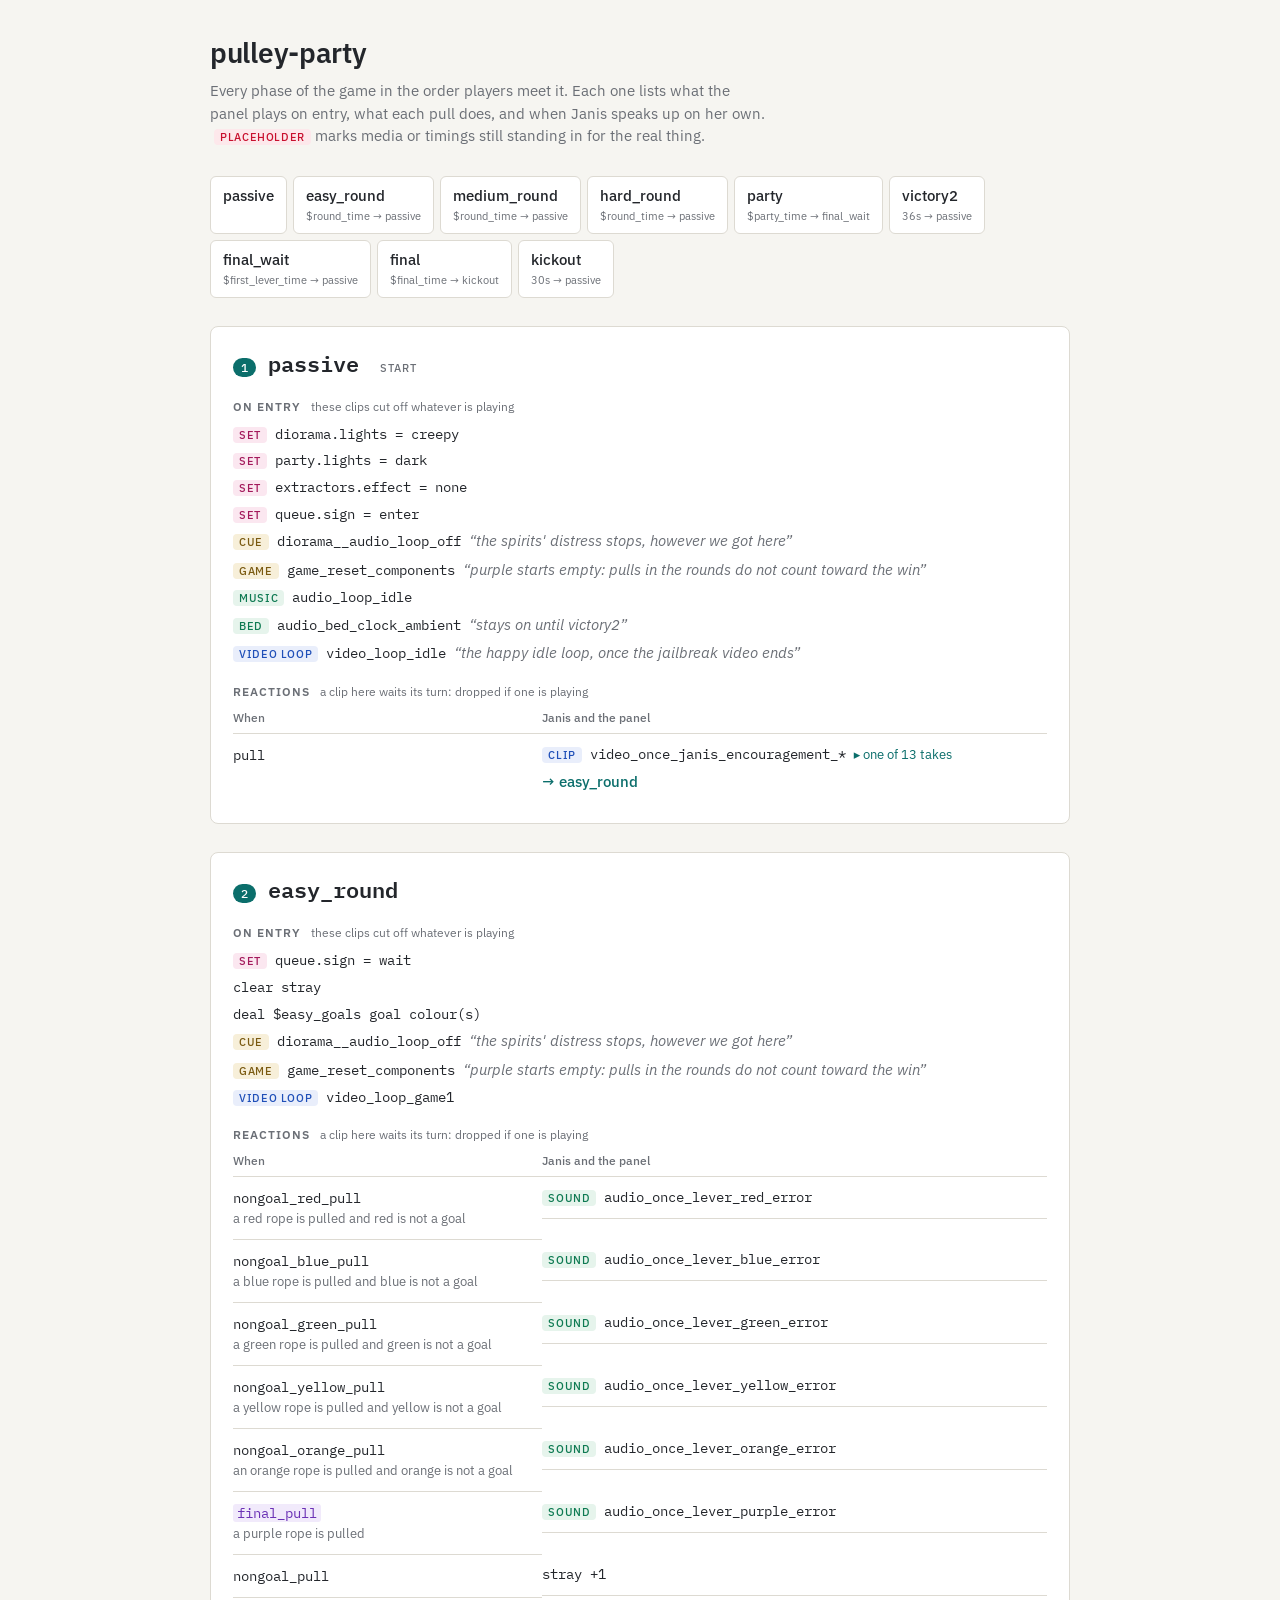
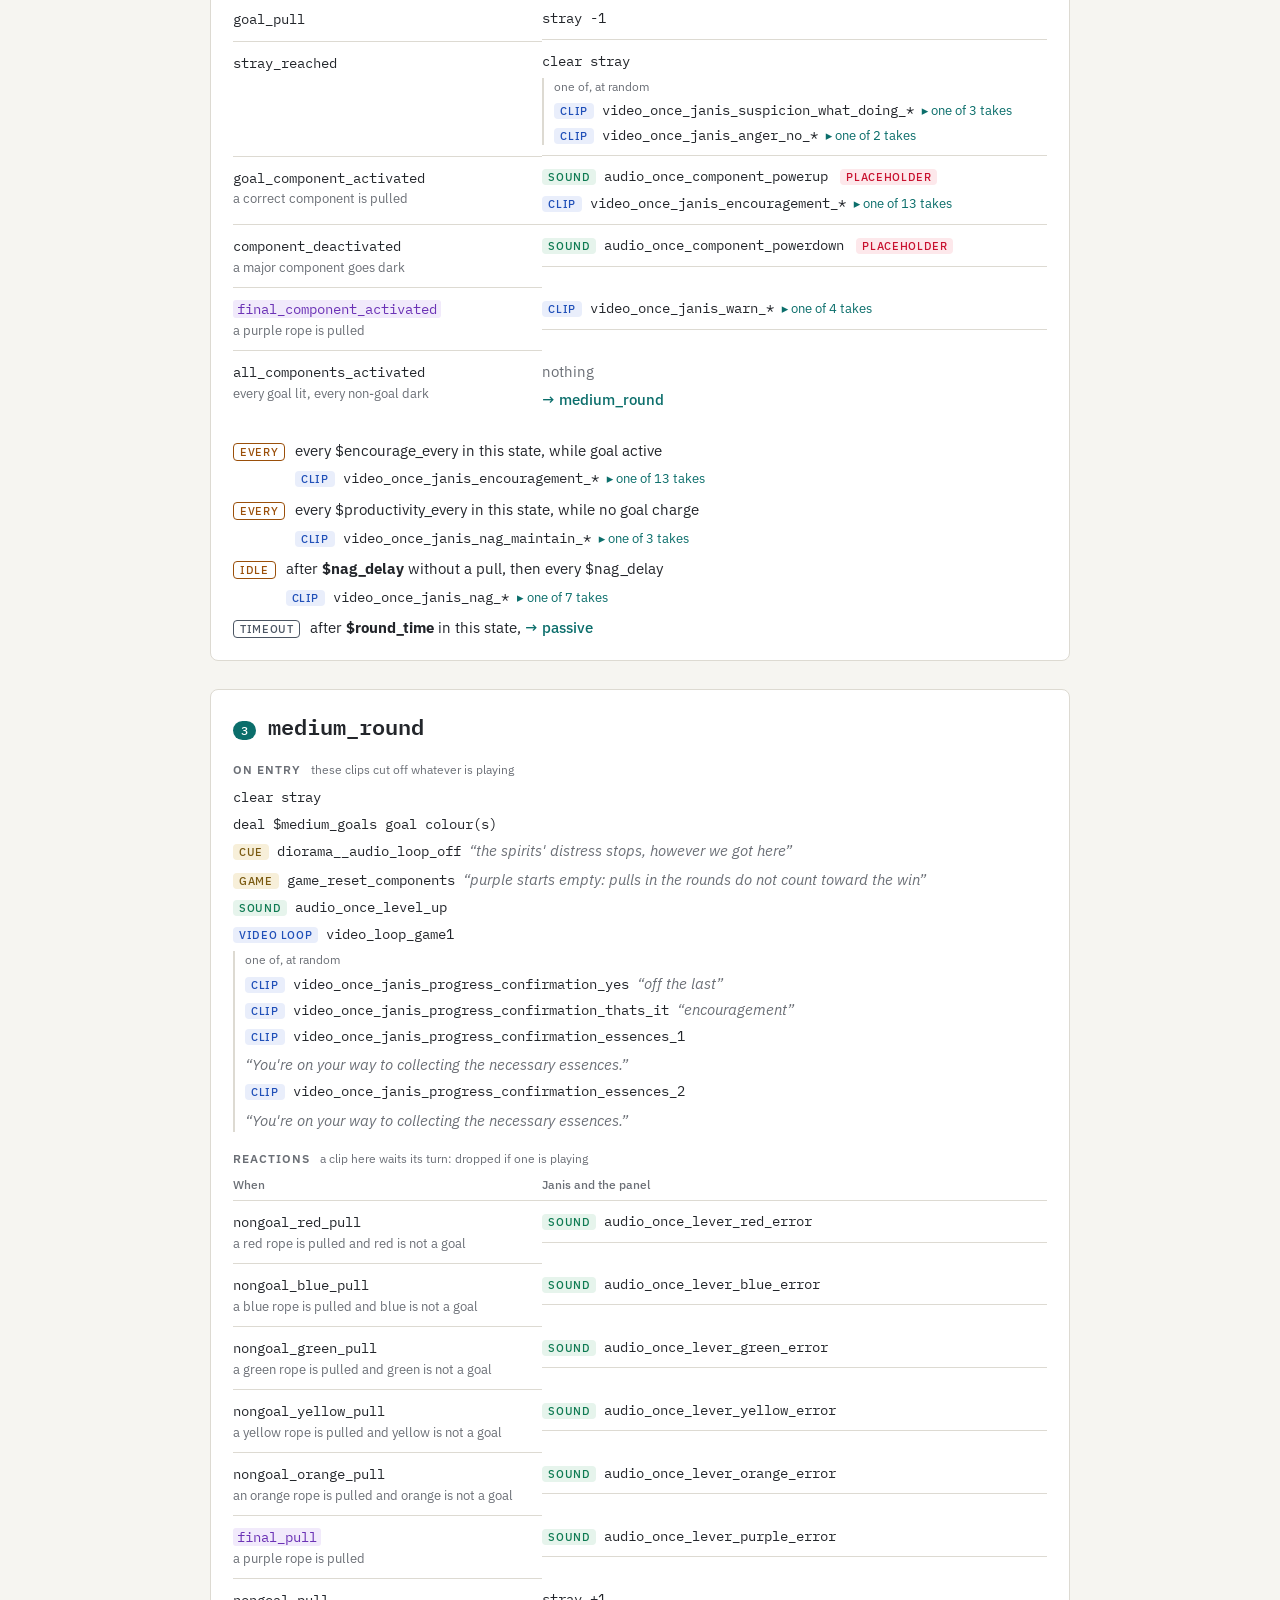
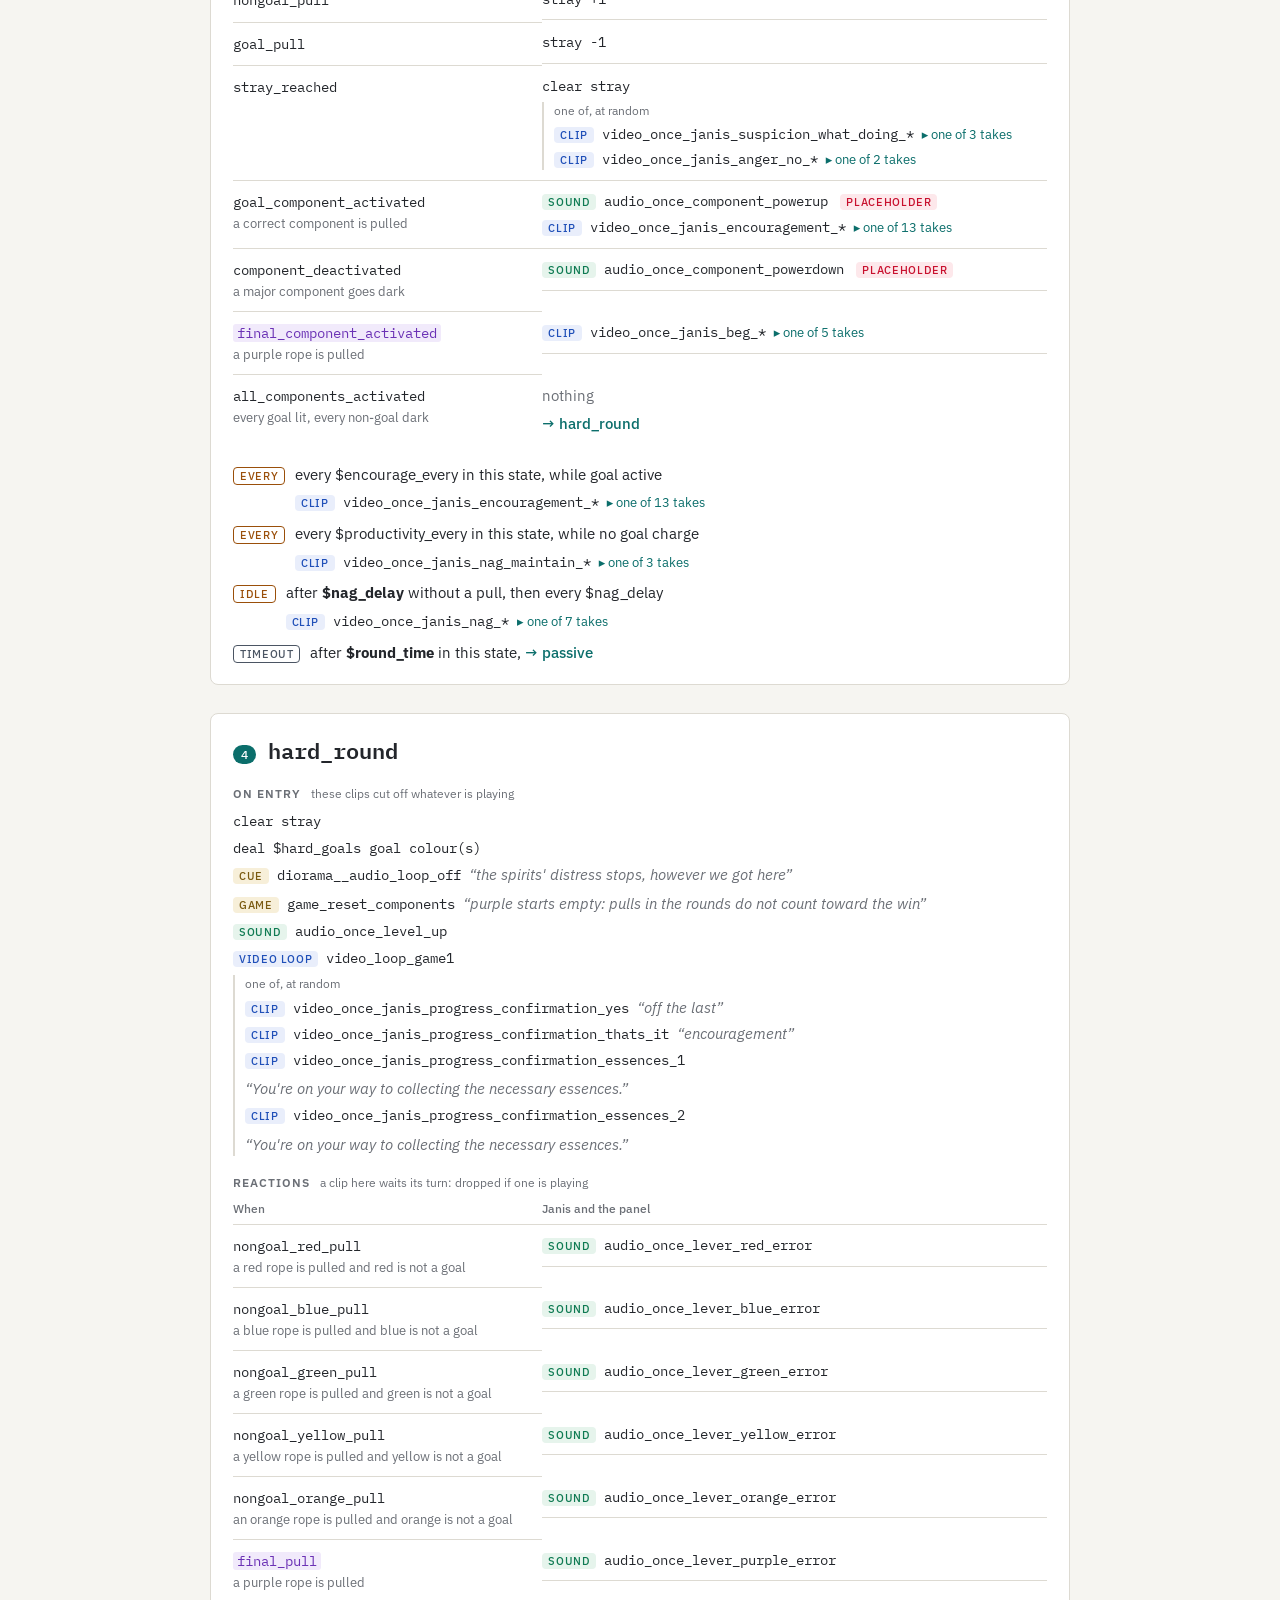
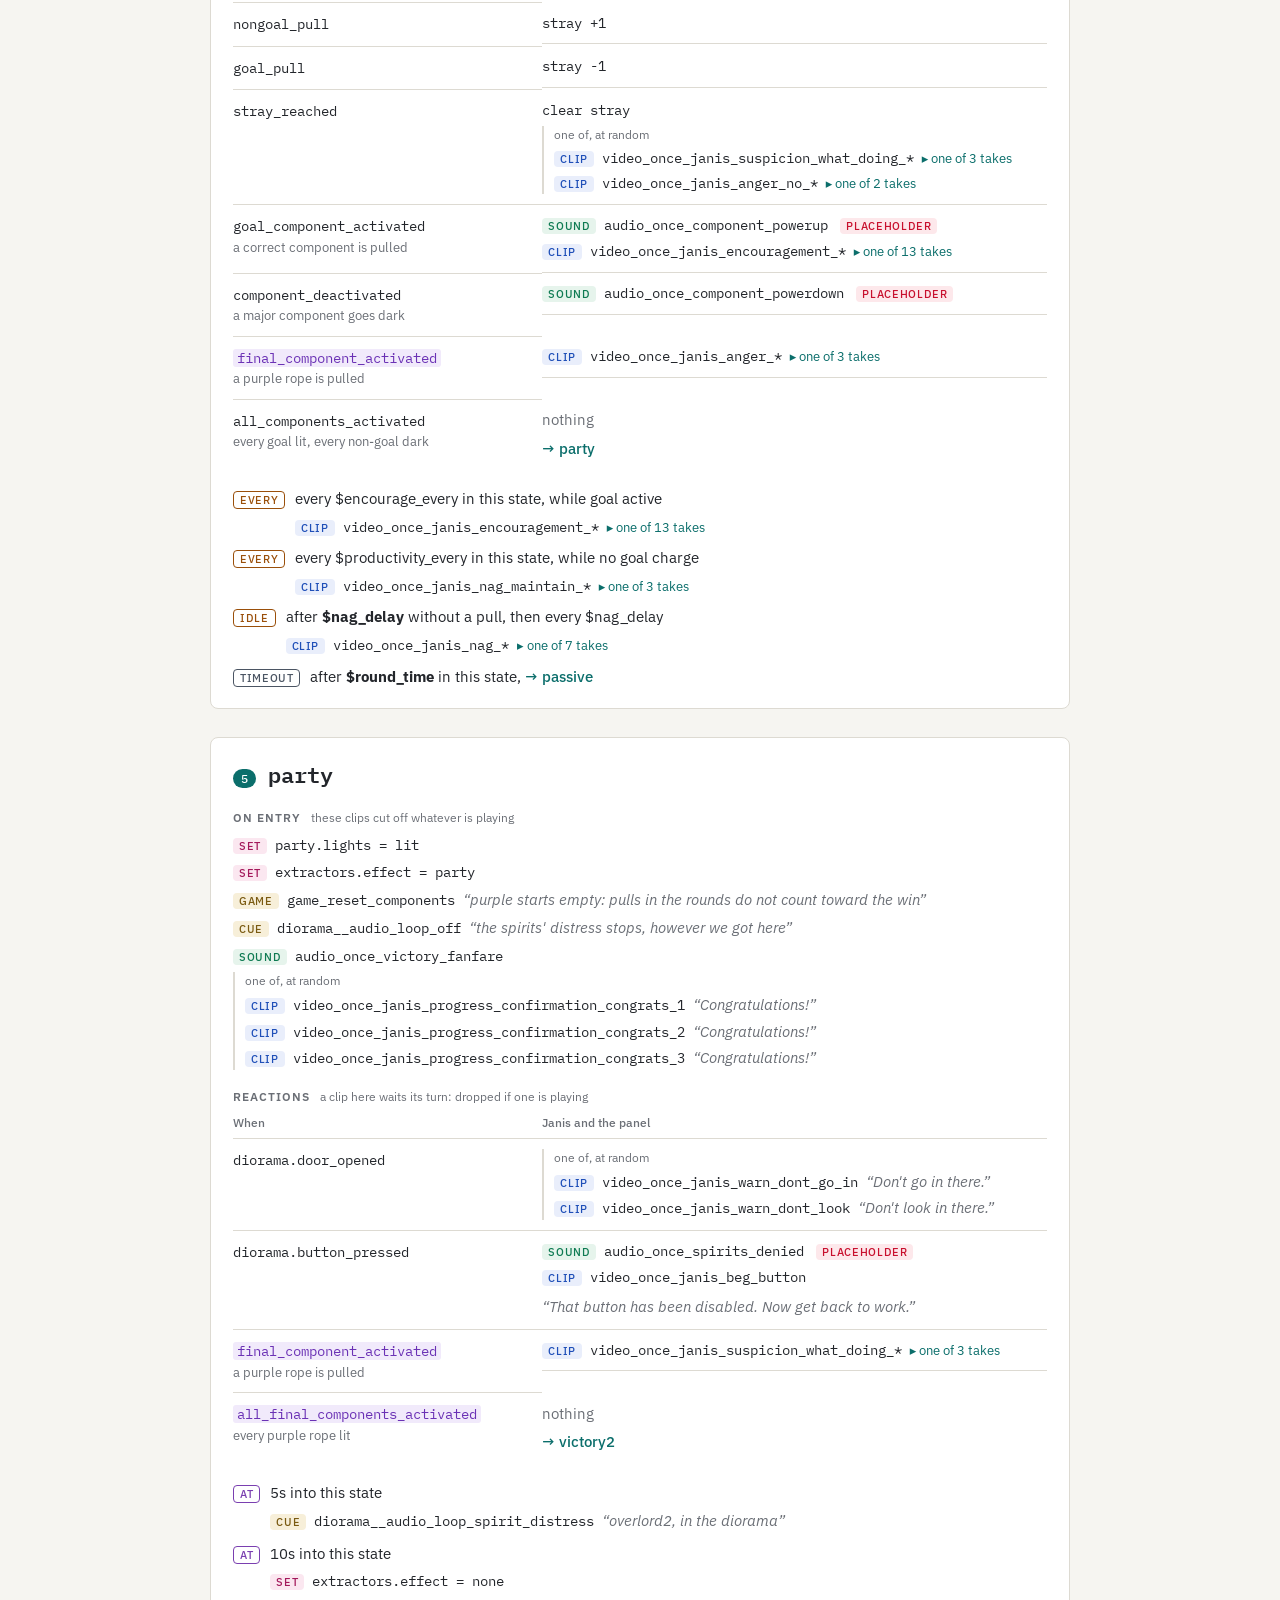
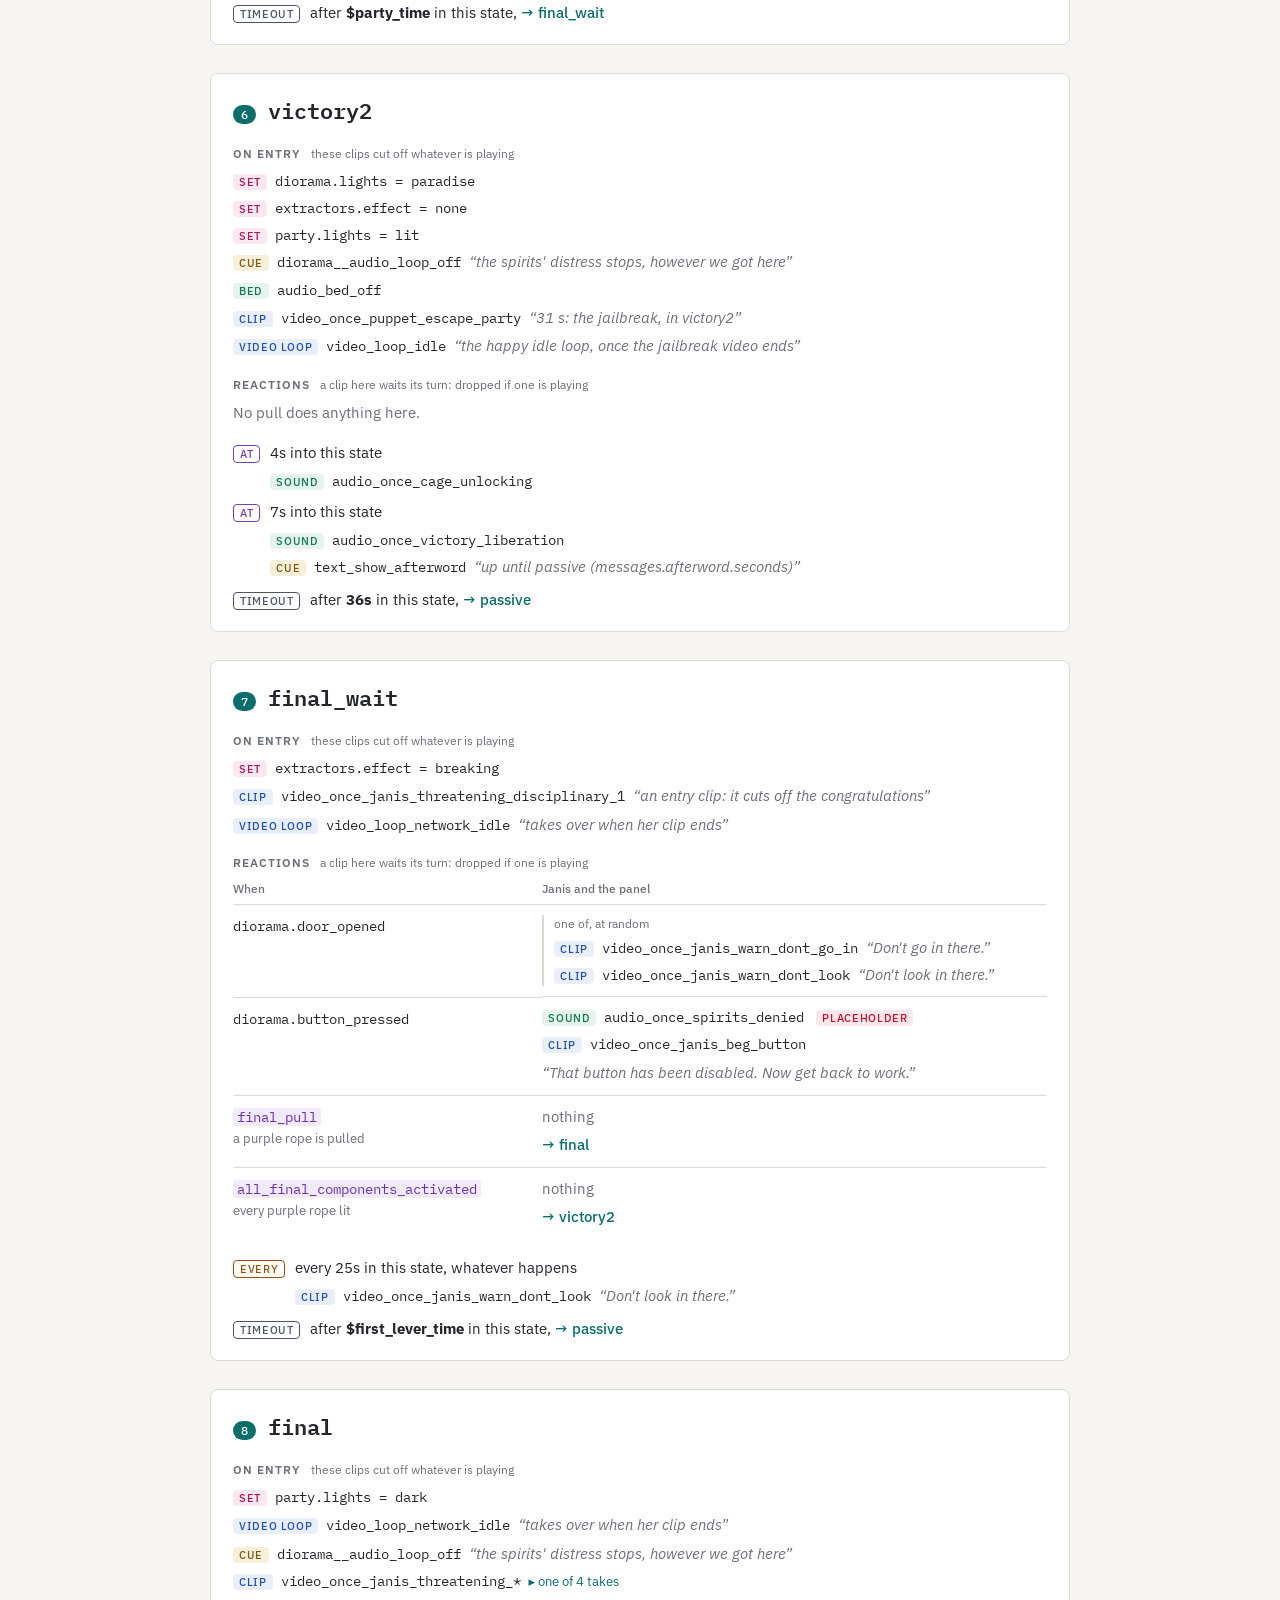
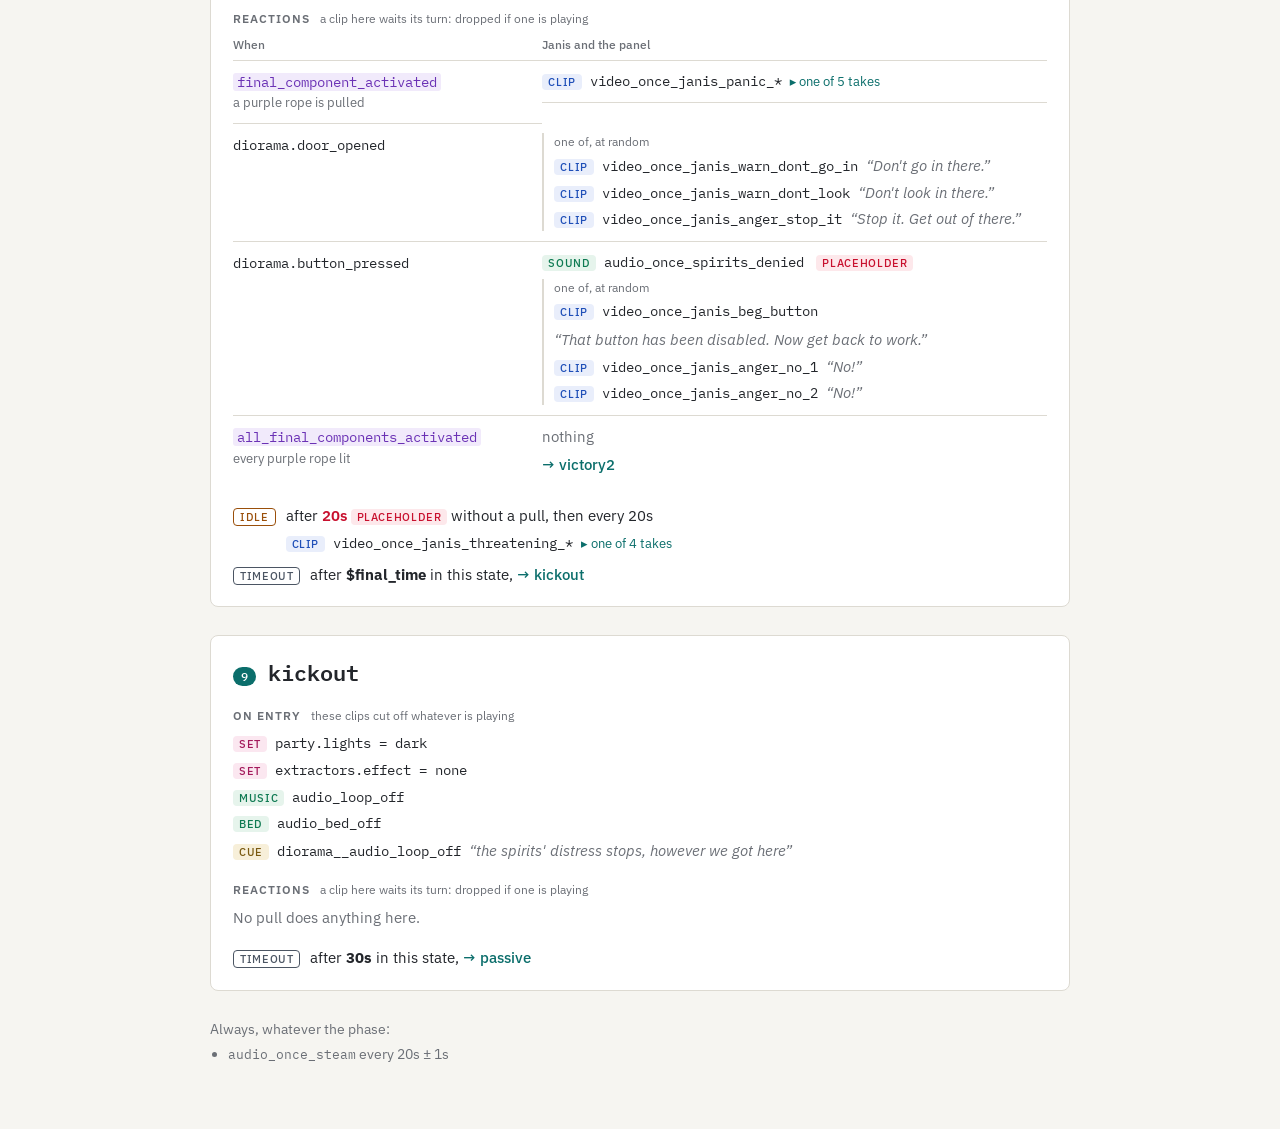
==== commit be220f16: "Wrong colours drain 3x faster in a round; Janis's 'don't look' every 25 s; diorama strip 156 LEDs" ====
--- a/game_state_machine/state_config.html
+++ b/game_state_machine/state_config.html
@@ -195,7 +195,7 @@
     <h3>Reactions <span class="hint">a clip here waits its turn: dropped if one is playing</span></h3>
     <table class="react"><thead><tr><th>When</th><th>Janis and the panel</th></tr></thead><tbody><tr><td class="ev"><code>diorama.door_opened</code><div class="evd"></div></td><td class="do"><div class="choose"><div class="choose-h">one of, at random</div><div class="cue k-video_once"><span class="tag">clip</span><code>video_once_janis_warn_dont_go_in</code> <span class="line">“Don&#x27;t go in there.”</span></div><div class="cue k-video_once"><span class="tag">clip</span><code>video_once_janis_warn_dont_look</code> <span class="line">“Don&#x27;t look in there.”</span></div></div></td></tr><tr><td class="ev"><code>diorama.button_pressed</code><div class="evd"></div></td><td class="do"><div class="cue k-audio_once"><span class="tag">sound</span><code>audio_once_spirits_denied</code><span class="ph">placeholder</span></div><div class="cue k-video_once"><span class="tag">clip</span><code>video_once_janis_beg_button</code> <span class="line">“That button has been disabled. Now get back to work.”</span></div></td></tr><tr class="purple"><td class="ev"><code>final_pull</code><div class="evd">a purple rope is pulled</div></td><td class="do"><span class="none">nothing</span><a class="goto" href="#final">→ final</a></td></tr><tr class="purple"><td class="ev"><code>all_final_components_activated</code><div class="evd">every purple rope lit</div></td><td class="do"><span class="none">nothing</span><a class="goto" href="#victory2">→ victory2</a></td></tr></tbody></table>
   </div>
-  <div class="block timers"><div class="timer"><span class="tag t-idle">every</span><span>every 5s in this state, whatever happens</span><div class="timer-cues"><div class="cue k-video_once"><span class="tag">clip</span><code>video_once_janis_warn_dont_look</code> <span class="line">“Don&#x27;t look in there.”</span></div></div></div><div class="timer"><span class="tag t-after">timeout</span><span>after <b class="">$first_lever_time</b> in this state, <a class="goto" href="#passive">→ passive</a></span></div></div>
+  <div class="block timers"><div class="timer"><span class="tag t-idle">every</span><span>every 25s in this state, whatever happens</span><div class="timer-cues"><div class="cue k-video_once"><span class="tag">clip</span><code>video_once_janis_warn_dont_look</code> <span class="line">“Don&#x27;t look in there.”</span></div></div></div><div class="timer"><span class="tag t-after">timeout</span><span>after <b class="">$first_lever_time</b> in this state, <a class="goto" href="#passive">→ passive</a></span></div></div>
 </section>
 <section class="state" id="final">
   <header><span class="num">8</span><h2>final</h2></header>
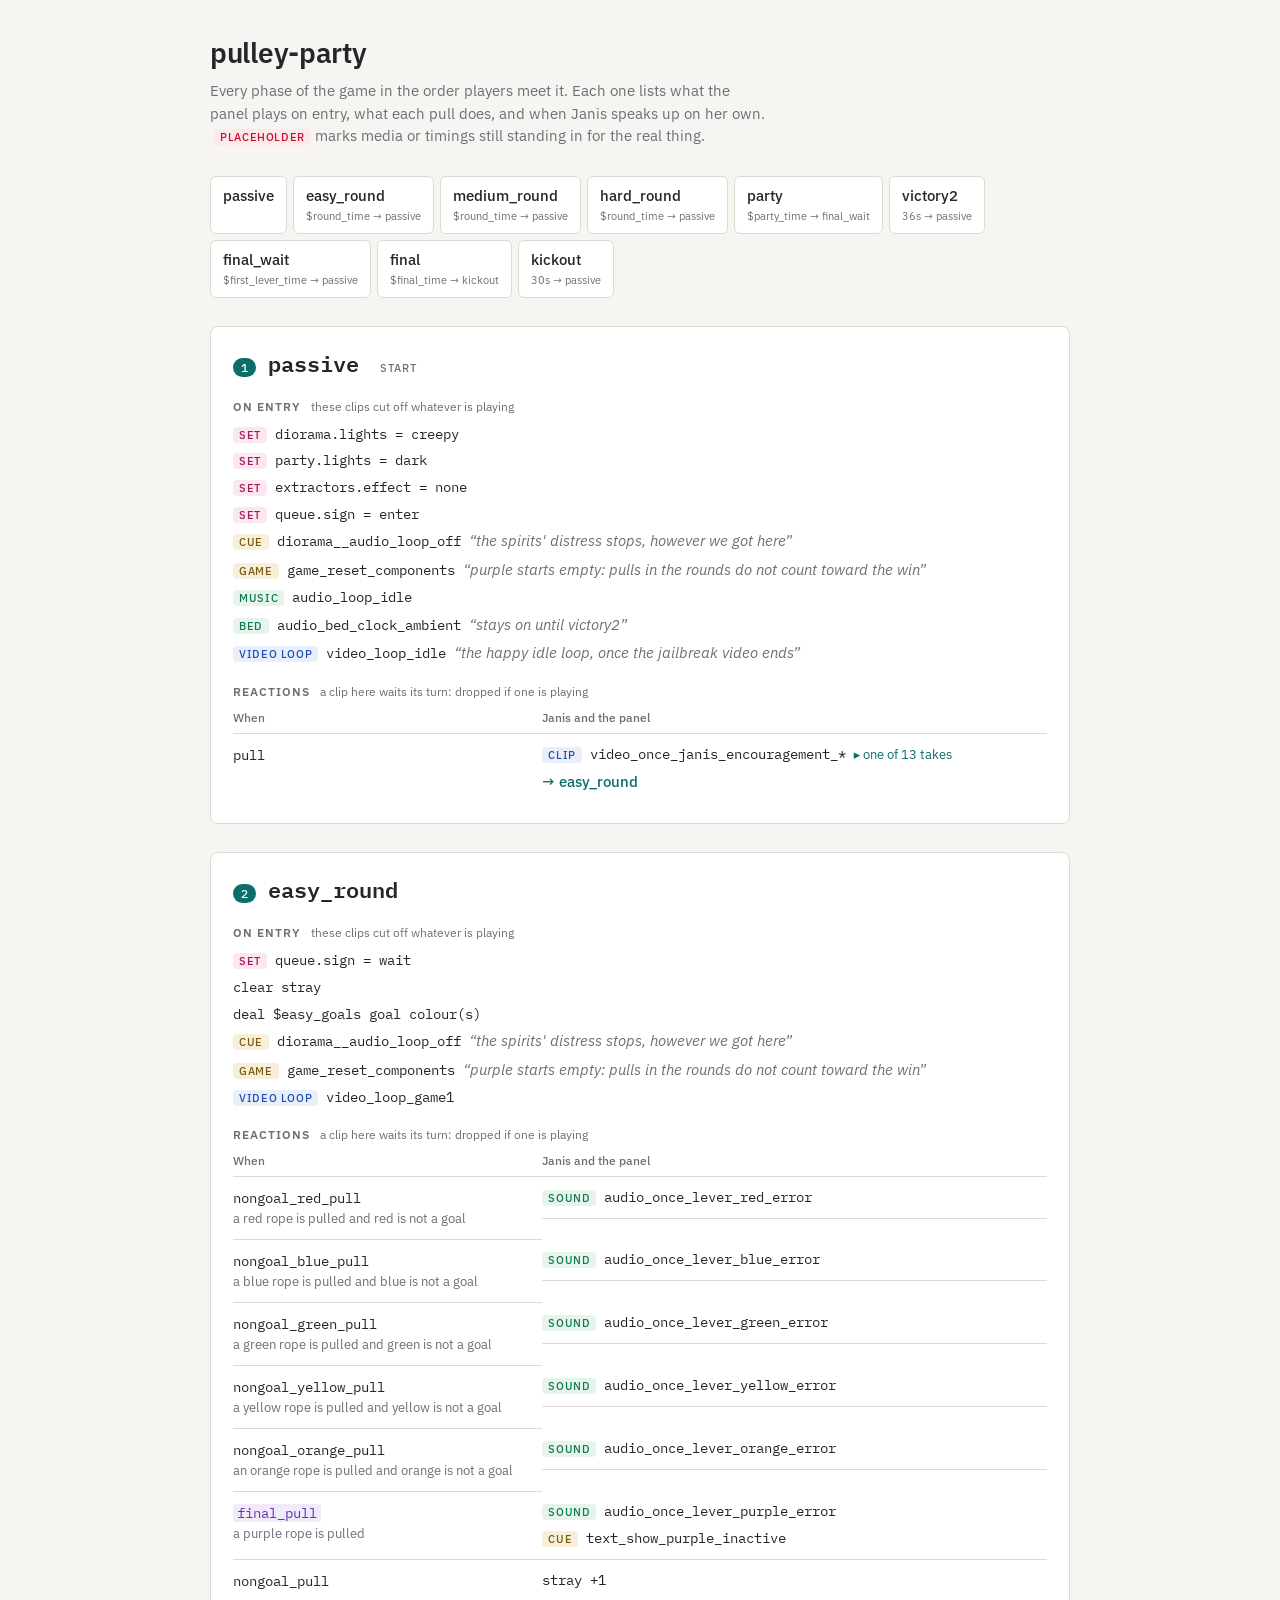
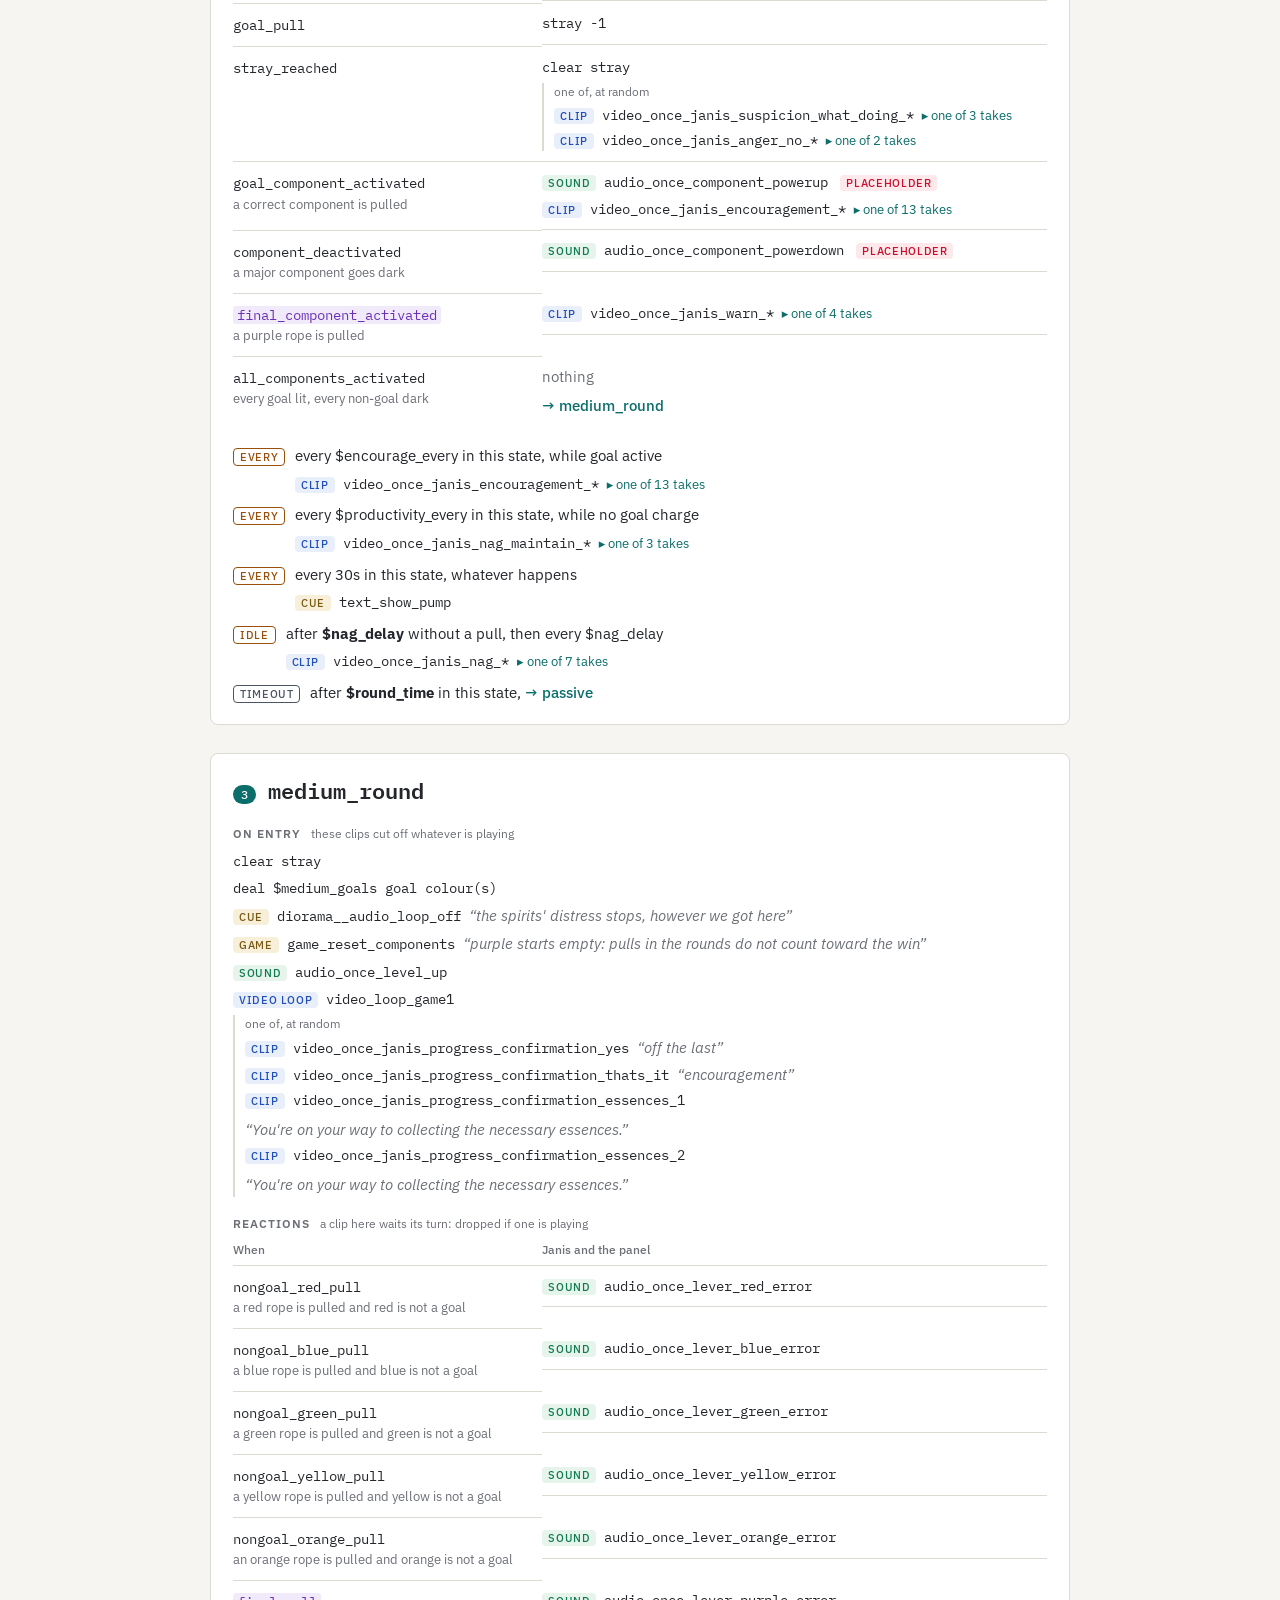
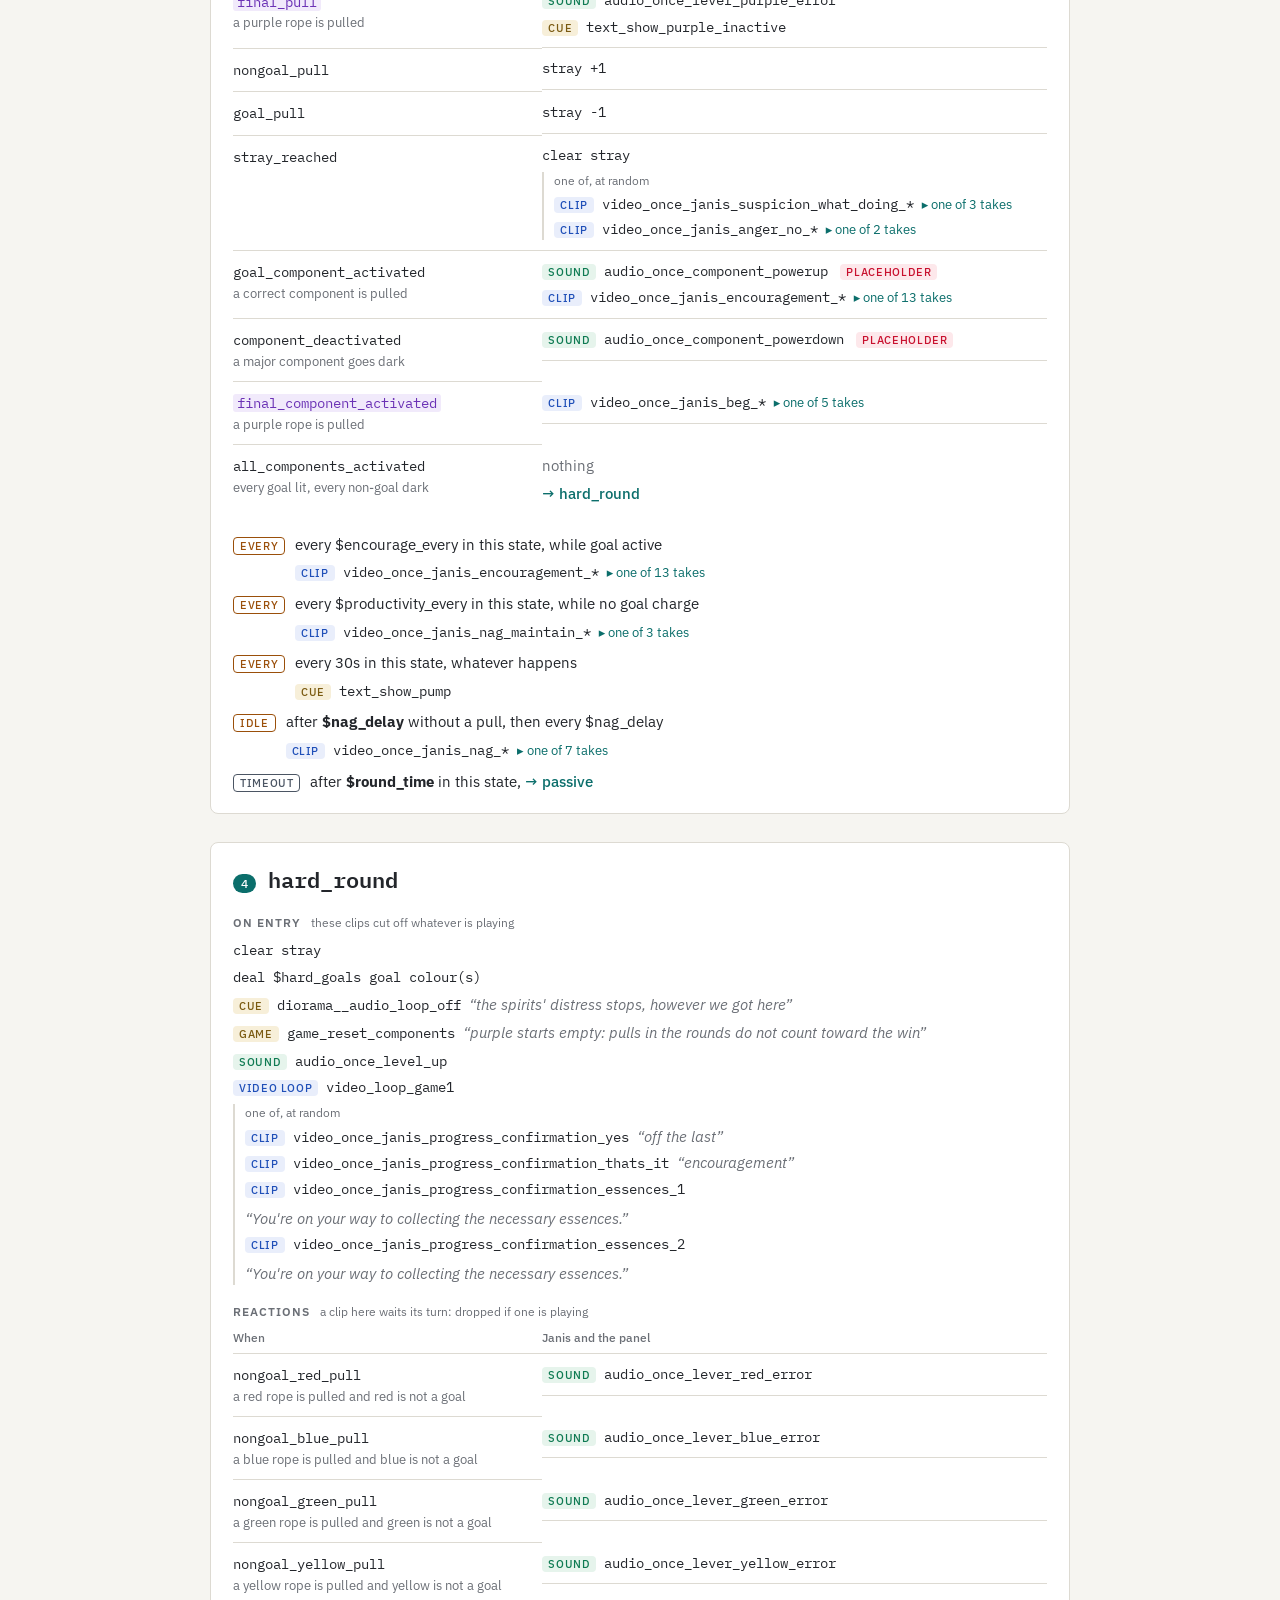
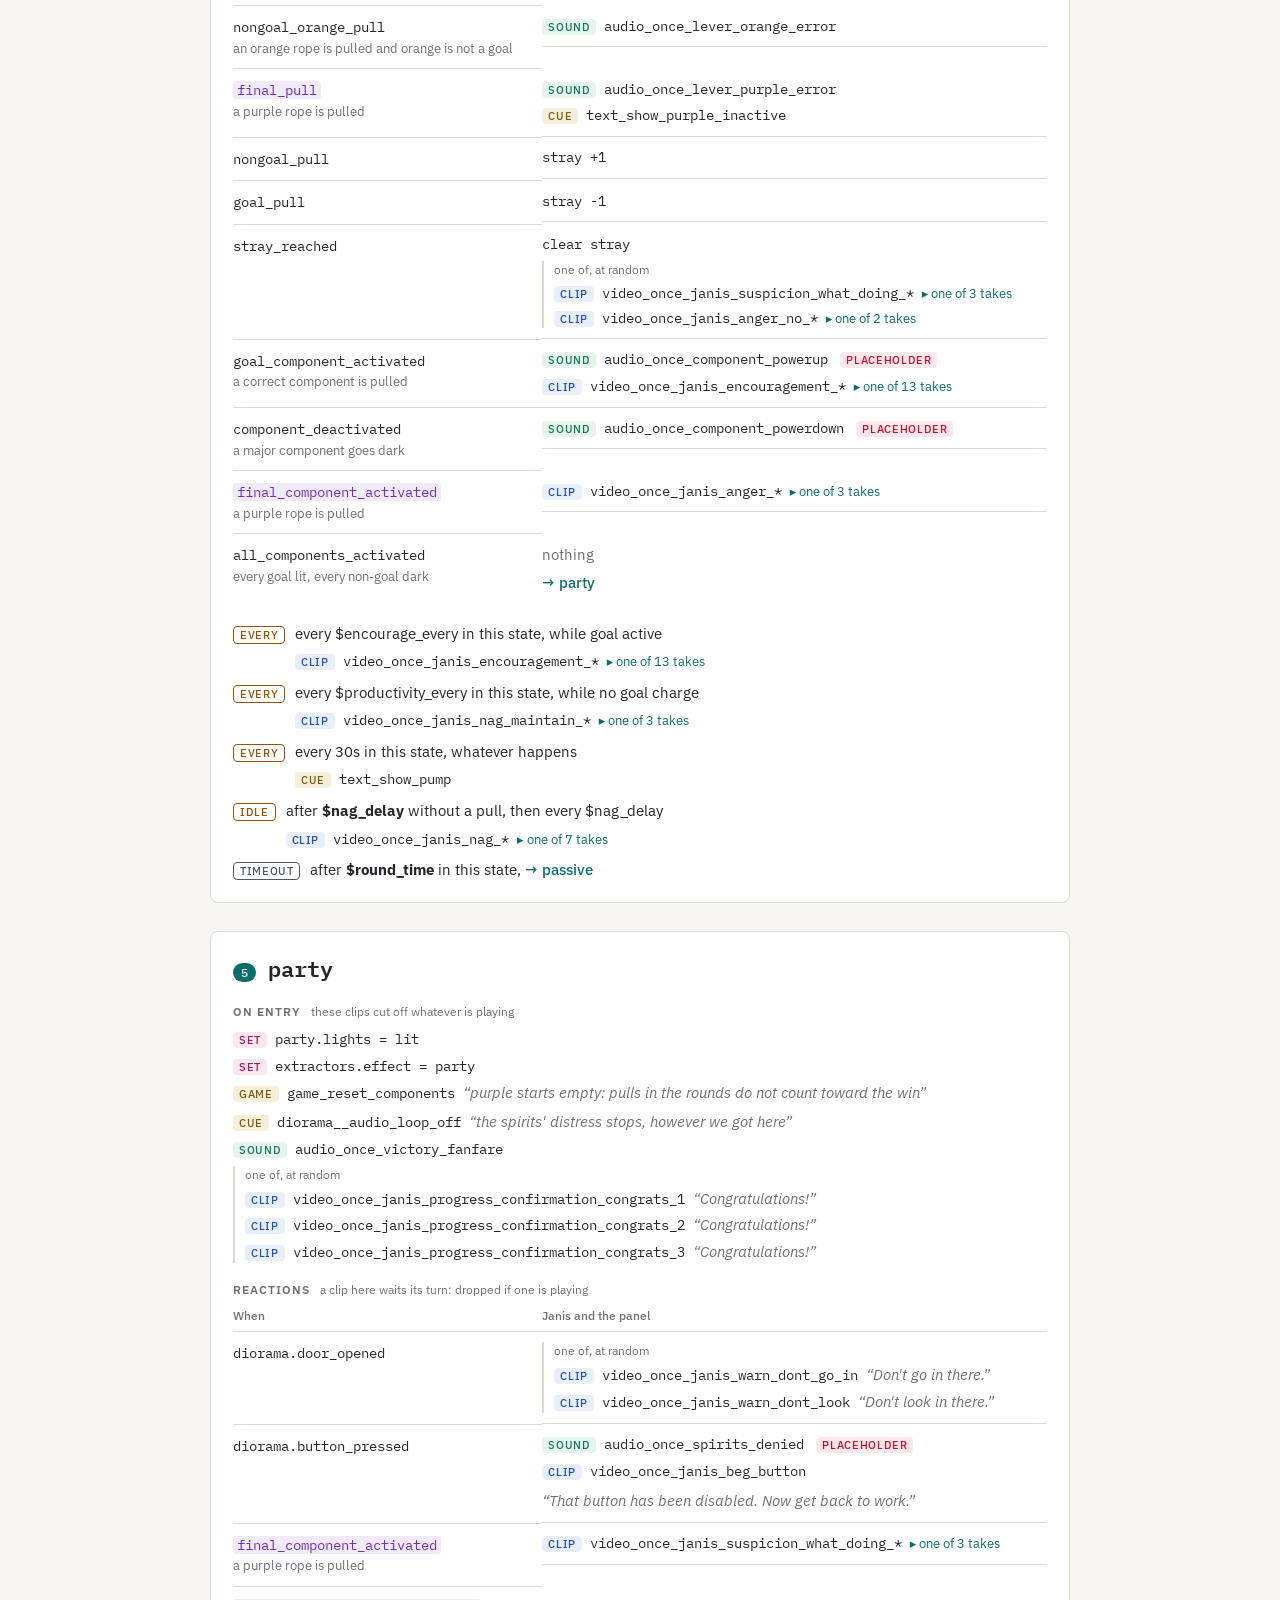
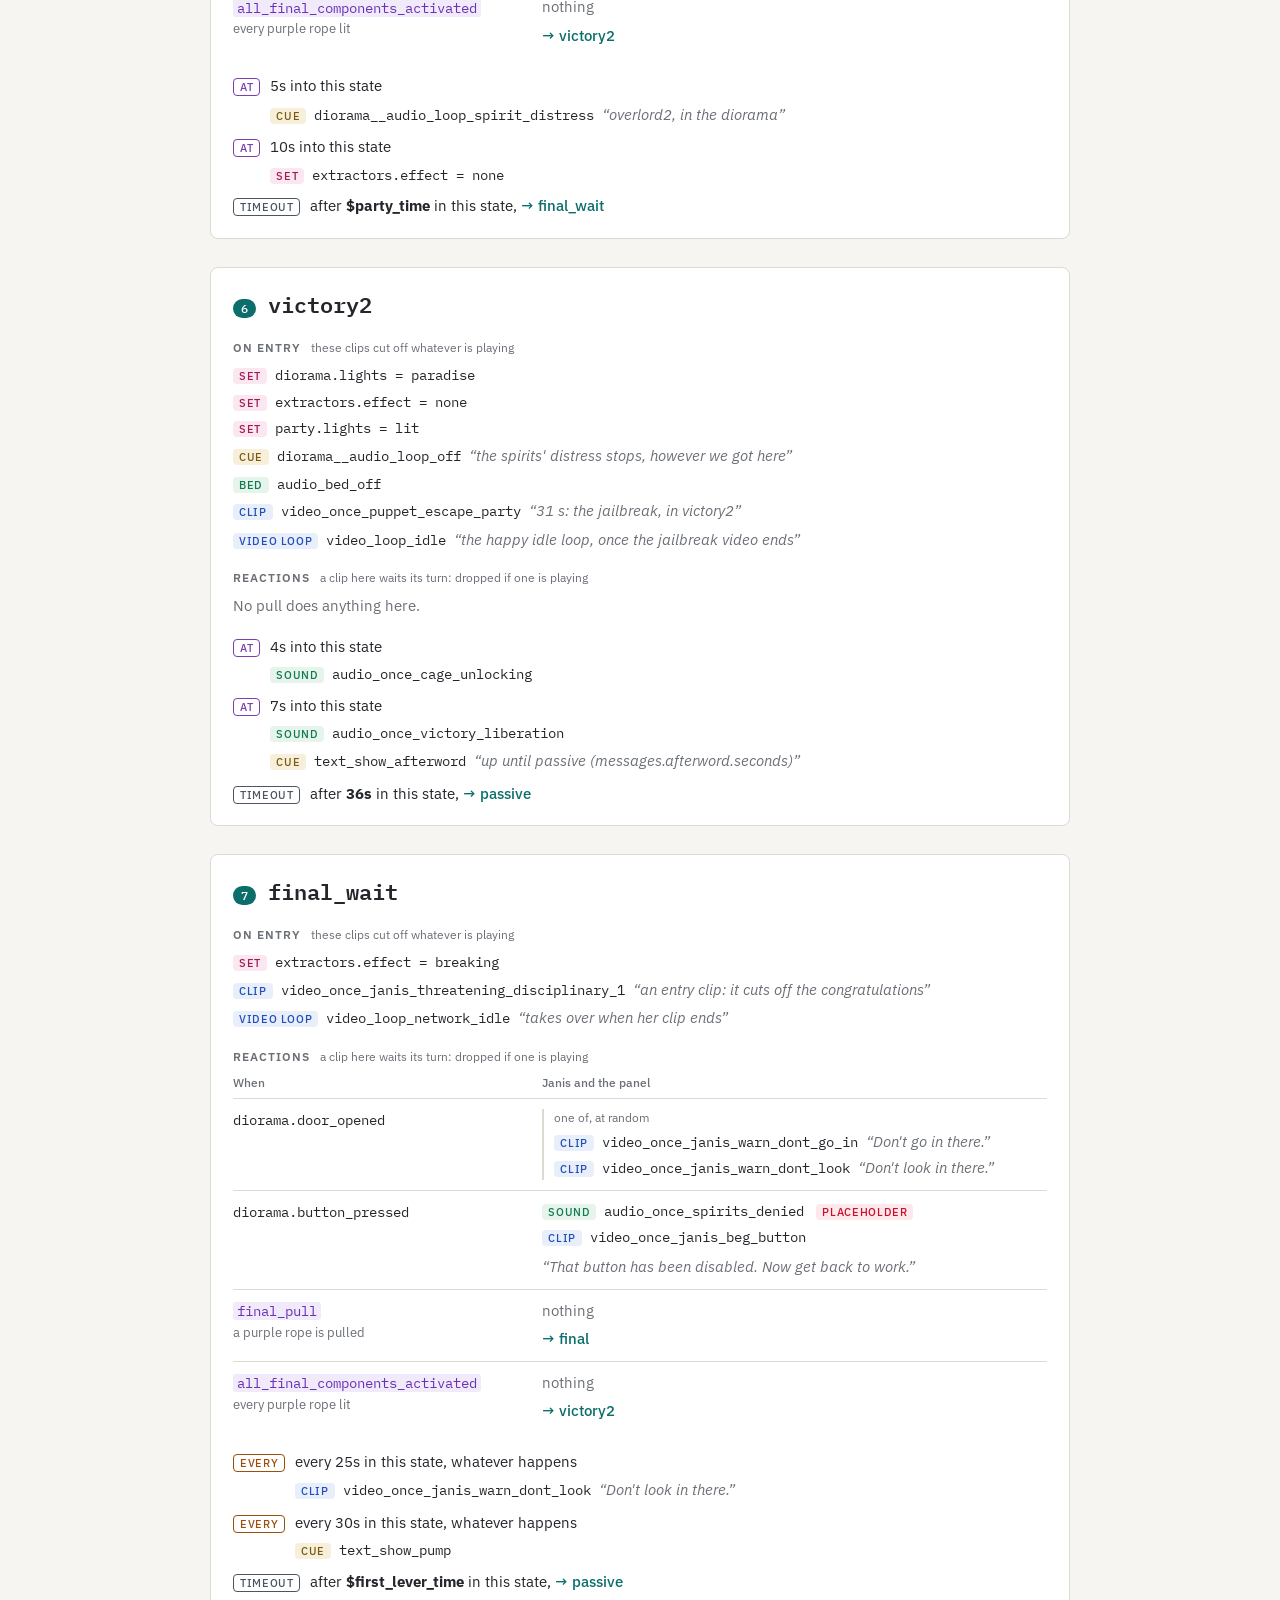
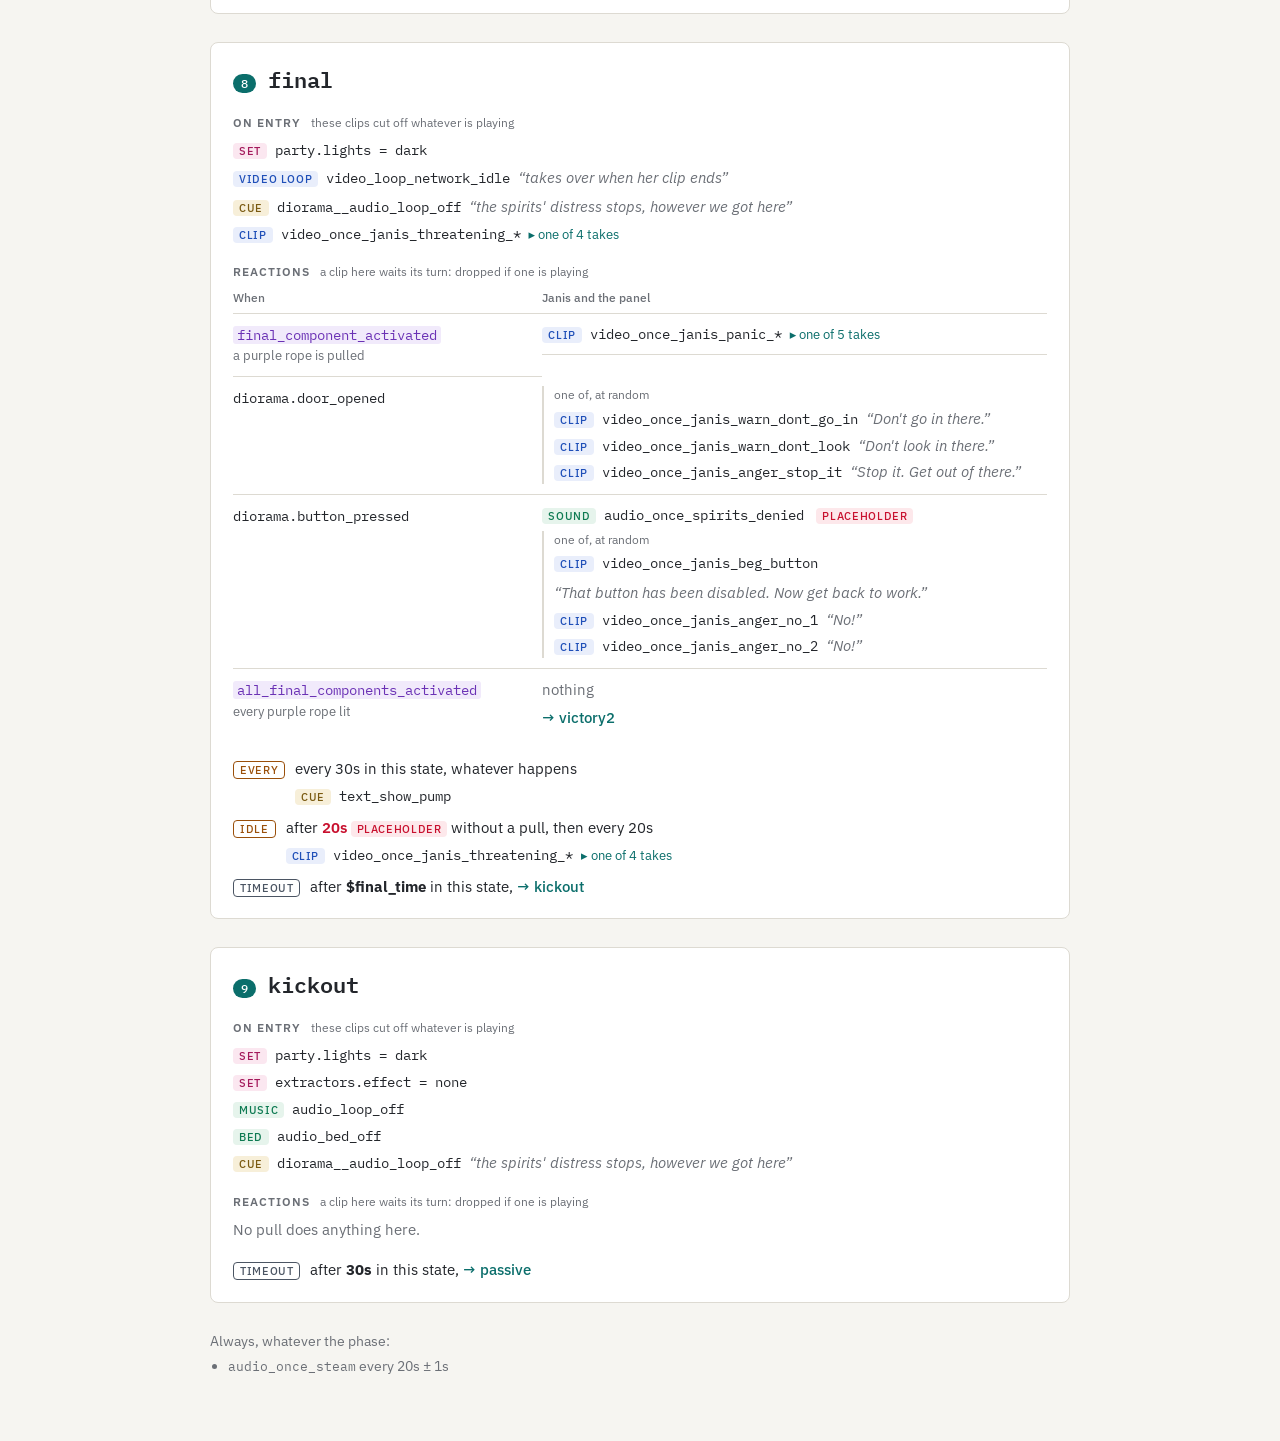
==== commit 1691ca65: "Purple takes twice the pulls; PUMP THE LEVERS every 30 s in play; purple in a round says it is inact" ====
--- a/game_state_machine/state_config.html
+++ b/game_state_machine/state_config.html
@@ -133,9 +133,9 @@
   </div>
   <div class="block">
     <h3>Reactions <span class="hint">a clip here waits its turn: dropped if one is playing</span></h3>
-    <table class="react"><thead><tr><th>When</th><th>Janis and the panel</th></tr></thead><tbody><tr><td class="ev"><code>nongoal_red_pull</code><div class="evd">a red rope is pulled and red is not a goal</div></td><td class="do"><div class="cue k-audio_once"><span class="tag">sound</span><code>audio_once_lever_red_error</code></div></td></tr><tr><td class="ev"><code>nongoal_blue_pull</code><div class="evd">a blue rope is pulled and blue is not a goal</div></td><td class="do"><div class="cue k-audio_once"><span class="tag">sound</span><code>audio_once_lever_blue_error</code></div></td></tr><tr><td class="ev"><code>nongoal_green_pull</code><div class="evd">a green rope is pulled and green is not a goal</div></td><td class="do"><div class="cue k-audio_once"><span class="tag">sound</span><code>audio_once_lever_green_error</code></div></td></tr><tr><td class="ev"><code>nongoal_yellow_pull</code><div class="evd">a yellow rope is pulled and yellow is not a goal</div></td><td class="do"><div class="cue k-audio_once"><span class="tag">sound</span><code>audio_once_lever_yellow_error</code></div></td></tr><tr><td class="ev"><code>nongoal_orange_pull</code><div class="evd">an orange rope is pulled and orange is not a goal</div></td><td class="do"><div class="cue k-audio_once"><span class="tag">sound</span><code>audio_once_lever_orange_error</code></div></td></tr><tr class="purple"><td class="ev"><code>final_pull</code><div class="evd">a purple rope is pulled</div></td><td class="do"><div class="cue k-audio_once"><span class="tag">sound</span><code>audio_once_lever_purple_error</code></div></td></tr><tr><td class="ev"><code>nongoal_pull</code><div class="evd"></div></td><td class="do"><div class="cue"><code>stray +1</code></div></td></tr><tr><td class="ev"><code>goal_pull</code><div class="evd"></div></td><td class="do"><div class="cue"><code>stray -1</code></div></td></tr><tr><td class="ev"><code>stray_reached</code><div class="evd"></div></td><td class="do"><div class="cue"><code>clear stray</code></div><div class="choose"><div class="choose-h">one of, at random</div><details class="cue k-video_once"><summary><span class="tag">clip</span><code>video_once_janis_suspicion_what_doing_*</code><span class="n">one of 3 takes</span></summary><ul class="takes"><li><code>1</code> <span class="line">“What are you doing?”</span></li><li><code>2</code> <span class="line">“What are you doing?”</span></li><li><code>3</code> <span class="line">“What are you doing?”</span></li></ul></details><details class="cue k-video_once"><summary><span class="tag">clip</span><code>video_once_janis_anger_no_*</code><span class="n">one of 2 takes</span></summary><ul class="takes"><li><code>1</code> <span class="line">“No!”</span></li><li><code>2</code> <span class="line">“No!”</span></li></ul></details></div></td></tr><tr><td class="ev"><code>goal_component_activated</code><div class="evd">a correct component is pulled</div></td><td class="do"><div class="cue k-audio_once"><span class="tag">sound</span><code>audio_once_component_powerup</code><span class="ph">placeholder</span></div><details class="cue k-video_once"><summary><span class="tag">clip</span><code>video_once_janis_encouragement_*</code><span class="n">one of 13 takes</span></summary><ul class="takes"><li><code>good_work_1</code> <span class="line">“Keep up the good work.”</span></li><li><code>rewarded_1</code> <span class="line">“If you do a good job, you will be handsomely rewarded.”</span></li><li><code>rewarded_2</code> <span class="line">“If you do a good job, you&#x27;re going to be handsomely rewarded.”</span></li><li><code>doing_great</code> <span class="line">“You&#x27;re doing great.”</span></li><li><code>awesome_job_1</code> <span class="line">“You&#x27;re doing an awesome job.”</span></li><li><code>productivity</code> <span class="line">“We love your productivity.”</span></li><li><code>awesome_job_2</code> <span class="line">“You&#x27;re doing an awesome job.”</span></li><li><code>keep_going</code> <span class="line">“Keep going.”</span></li><li><code>dont_worry</code> <span class="line">“Don&#x27;t worry. You&#x27;re doing a good job.”</span></li><li><code>awesome_job_3</code> <span class="line">“You&#x27;re doing an awesome job.”</span></li><li><code>good_work_2</code> <span class="line">“Keep up the good work.”</span></li><li><code>great_job</code> <span class="line">“You&#x27;re doing a great job.”</span></li><li><code>awesome_job_4</code> <span class="line">“You&#x27;re doing an awesome job.”</span></li></ul></details></td></tr><tr><td class="ev"><code>component_deactivated</code><div class="evd">a major component goes dark</div></td><td class="do"><div class="cue k-audio_once"><span class="tag">sound</span><code>audio_once_component_powerdown</code><span class="ph">placeholder</span></div></td></tr><tr class="purple"><td class="ev"><code>final_component_activated</code><div class="evd">a purple rope is pulled</div></td><td class="do"><details class="cue k-video_once"><summary><span class="tag">clip</span><code>video_once_janis_warn_*</code><span class="n">one of 4 takes</span></summary><ul class="takes"><li><code>authorized_1</code> <span class="line">“That&#x27;s for authorized personnel only.”</span></li><li><code>dont_go_in</code> <span class="line">“Don&#x27;t go in there.”</span></li><li><code>authorized_2</code> <span class="line">“That&#x27;s for authorized personnel only.”</span></li><li><code>dont_look</code> <span class="line">“Don&#x27;t look in there.”</span></li></ul></details></td></tr><tr><td class="ev"><code>all_components_activated</code><div class="evd">every goal lit, every non-goal dark</div></td><td class="do"><span class="none">nothing</span><a class="goto" href="#medium_round">→ medium_round</a></td></tr></tbody></table>
-  </div>
-  <div class="block timers"><div class="timer"><span class="tag t-idle">every</span><span>every $encourage_every in this state, while goal active</span><div class="timer-cues"><details class="cue k-video_once"><summary><span class="tag">clip</span><code>video_once_janis_encouragement_*</code><span class="n">one of 13 takes</span></summary><ul class="takes"><li><code>good_work_1</code> <span class="line">“Keep up the good work.”</span></li><li><code>rewarded_1</code> <span class="line">“If you do a good job, you will be handsomely rewarded.”</span></li><li><code>rewarded_2</code> <span class="line">“If you do a good job, you&#x27;re going to be handsomely rewarded.”</span></li><li><code>doing_great</code> <span class="line">“You&#x27;re doing great.”</span></li><li><code>awesome_job_1</code> <span class="line">“You&#x27;re doing an awesome job.”</span></li><li><code>productivity</code> <span class="line">“We love your productivity.”</span></li><li><code>awesome_job_2</code> <span class="line">“You&#x27;re doing an awesome job.”</span></li><li><code>keep_going</code> <span class="line">“Keep going.”</span></li><li><code>dont_worry</code> <span class="line">“Don&#x27;t worry. You&#x27;re doing a good job.”</span></li><li><code>awesome_job_3</code> <span class="line">“You&#x27;re doing an awesome job.”</span></li><li><code>good_work_2</code> <span class="line">“Keep up the good work.”</span></li><li><code>great_job</code> <span class="line">“You&#x27;re doing a great job.”</span></li><li><code>awesome_job_4</code> <span class="line">“You&#x27;re doing an awesome job.”</span></li></ul></details></div></div><div class="timer"><span class="tag t-idle">every</span><span>every $productivity_every in this state, while no goal charge</span><div class="timer-cues"><details class="cue k-video_once"><summary><span class="tag">clip</span><code>video_once_janis_nag_maintain_*</code><span class="n">one of 3 takes</span></summary><ul class="takes"><li><code>1</code> <span class="line">“Maintain productivity.”</span></li><li><code>2</code> <span class="line">“Please maintain productivity.”</span></li><li><code>3</code> <span class="line">“Please maintain your productivity.”</span></li></ul></details></div></div><div class="timer"><span class="tag t-idle">idle</span><span>after <b class="">$nag_delay</b> without a pull, then every $nag_delay</span><div class="timer-cues"><details class="cue k-video_once"><summary><span class="tag">clip</span><code>video_once_janis_nag_*</code><span class="n">one of 7 takes</span></summary><ul class="takes"><li><code>thread</code> <span class="line">“Don&#x27;t drop the thread.”</span></li><li><code>thread_whatever</code> <span class="line">“Whatever you do, don&#x27;t drop the thread.”</span></li><li><code>unraveled</code> <span class="line">“Don&#x27;t let things come unraveled.”</span></li><li><code>maintain_1</code> <span class="line">“Maintain productivity.”</span></li><li><code>maintain_2</code> <span class="line">“Please maintain productivity.”</span></li><li><code>maintain_3</code> <span class="line">“Please maintain your productivity.”</span></li><li><code>essences</code> <span class="line">“Keep those essences moving.”</span></li></ul></details></div></div><div class="timer"><span class="tag t-after">timeout</span><span>after <b class="">$round_time</b> in this state, <a class="goto" href="#passive">→ passive</a></span></div></div>
+    <table class="react"><thead><tr><th>When</th><th>Janis and the panel</th></tr></thead><tbody><tr><td class="ev"><code>nongoal_red_pull</code><div class="evd">a red rope is pulled and red is not a goal</div></td><td class="do"><div class="cue k-audio_once"><span class="tag">sound</span><code>audio_once_lever_red_error</code></div></td></tr><tr><td class="ev"><code>nongoal_blue_pull</code><div class="evd">a blue rope is pulled and blue is not a goal</div></td><td class="do"><div class="cue k-audio_once"><span class="tag">sound</span><code>audio_once_lever_blue_error</code></div></td></tr><tr><td class="ev"><code>nongoal_green_pull</code><div class="evd">a green rope is pulled and green is not a goal</div></td><td class="do"><div class="cue k-audio_once"><span class="tag">sound</span><code>audio_once_lever_green_error</code></div></td></tr><tr><td class="ev"><code>nongoal_yellow_pull</code><div class="evd">a yellow rope is pulled and yellow is not a goal</div></td><td class="do"><div class="cue k-audio_once"><span class="tag">sound</span><code>audio_once_lever_yellow_error</code></div></td></tr><tr><td class="ev"><code>nongoal_orange_pull</code><div class="evd">an orange rope is pulled and orange is not a goal</div></td><td class="do"><div class="cue k-audio_once"><span class="tag">sound</span><code>audio_once_lever_orange_error</code></div></td></tr><tr class="purple"><td class="ev"><code>final_pull</code><div class="evd">a purple rope is pulled</div></td><td class="do"><div class="cue k-audio_once"><span class="tag">sound</span><code>audio_once_lever_purple_error</code></div><div class="cue k-other"><span class="tag">cue</span><code>text_show_purple_inactive</code></div></td></tr><tr><td class="ev"><code>nongoal_pull</code><div class="evd"></div></td><td class="do"><div class="cue"><code>stray +1</code></div></td></tr><tr><td class="ev"><code>goal_pull</code><div class="evd"></div></td><td class="do"><div class="cue"><code>stray -1</code></div></td></tr><tr><td class="ev"><code>stray_reached</code><div class="evd"></div></td><td class="do"><div class="cue"><code>clear stray</code></div><div class="choose"><div class="choose-h">one of, at random</div><details class="cue k-video_once"><summary><span class="tag">clip</span><code>video_once_janis_suspicion_what_doing_*</code><span class="n">one of 3 takes</span></summary><ul class="takes"><li><code>1</code> <span class="line">“What are you doing?”</span></li><li><code>2</code> <span class="line">“What are you doing?”</span></li><li><code>3</code> <span class="line">“What are you doing?”</span></li></ul></details><details class="cue k-video_once"><summary><span class="tag">clip</span><code>video_once_janis_anger_no_*</code><span class="n">one of 2 takes</span></summary><ul class="takes"><li><code>1</code> <span class="line">“No!”</span></li><li><code>2</code> <span class="line">“No!”</span></li></ul></details></div></td></tr><tr><td class="ev"><code>goal_component_activated</code><div class="evd">a correct component is pulled</div></td><td class="do"><div class="cue k-audio_once"><span class="tag">sound</span><code>audio_once_component_powerup</code><span class="ph">placeholder</span></div><details class="cue k-video_once"><summary><span class="tag">clip</span><code>video_once_janis_encouragement_*</code><span class="n">one of 13 takes</span></summary><ul class="takes"><li><code>good_work_1</code> <span class="line">“Keep up the good work.”</span></li><li><code>rewarded_1</code> <span class="line">“If you do a good job, you will be handsomely rewarded.”</span></li><li><code>rewarded_2</code> <span class="line">“If you do a good job, you&#x27;re going to be handsomely rewarded.”</span></li><li><code>doing_great</code> <span class="line">“You&#x27;re doing great.”</span></li><li><code>awesome_job_1</code> <span class="line">“You&#x27;re doing an awesome job.”</span></li><li><code>productivity</code> <span class="line">“We love your productivity.”</span></li><li><code>awesome_job_2</code> <span class="line">“You&#x27;re doing an awesome job.”</span></li><li><code>keep_going</code> <span class="line">“Keep going.”</span></li><li><code>dont_worry</code> <span class="line">“Don&#x27;t worry. You&#x27;re doing a good job.”</span></li><li><code>awesome_job_3</code> <span class="line">“You&#x27;re doing an awesome job.”</span></li><li><code>good_work_2</code> <span class="line">“Keep up the good work.”</span></li><li><code>great_job</code> <span class="line">“You&#x27;re doing a great job.”</span></li><li><code>awesome_job_4</code> <span class="line">“You&#x27;re doing an awesome job.”</span></li></ul></details></td></tr><tr><td class="ev"><code>component_deactivated</code><div class="evd">a major component goes dark</div></td><td class="do"><div class="cue k-audio_once"><span class="tag">sound</span><code>audio_once_component_powerdown</code><span class="ph">placeholder</span></div></td></tr><tr class="purple"><td class="ev"><code>final_component_activated</code><div class="evd">a purple rope is pulled</div></td><td class="do"><details class="cue k-video_once"><summary><span class="tag">clip</span><code>video_once_janis_warn_*</code><span class="n">one of 4 takes</span></summary><ul class="takes"><li><code>authorized_1</code> <span class="line">“That&#x27;s for authorized personnel only.”</span></li><li><code>dont_go_in</code> <span class="line">“Don&#x27;t go in there.”</span></li><li><code>authorized_2</code> <span class="line">“That&#x27;s for authorized personnel only.”</span></li><li><code>dont_look</code> <span class="line">“Don&#x27;t look in there.”</span></li></ul></details></td></tr><tr><td class="ev"><code>all_components_activated</code><div class="evd">every goal lit, every non-goal dark</div></td><td class="do"><span class="none">nothing</span><a class="goto" href="#medium_round">→ medium_round</a></td></tr></tbody></table>
+  </div>
+  <div class="block timers"><div class="timer"><span class="tag t-idle">every</span><span>every $encourage_every in this state, while goal active</span><div class="timer-cues"><details class="cue k-video_once"><summary><span class="tag">clip</span><code>video_once_janis_encouragement_*</code><span class="n">one of 13 takes</span></summary><ul class="takes"><li><code>good_work_1</code> <span class="line">“Keep up the good work.”</span></li><li><code>rewarded_1</code> <span class="line">“If you do a good job, you will be handsomely rewarded.”</span></li><li><code>rewarded_2</code> <span class="line">“If you do a good job, you&#x27;re going to be handsomely rewarded.”</span></li><li><code>doing_great</code> <span class="line">“You&#x27;re doing great.”</span></li><li><code>awesome_job_1</code> <span class="line">“You&#x27;re doing an awesome job.”</span></li><li><code>productivity</code> <span class="line">“We love your productivity.”</span></li><li><code>awesome_job_2</code> <span class="line">“You&#x27;re doing an awesome job.”</span></li><li><code>keep_going</code> <span class="line">“Keep going.”</span></li><li><code>dont_worry</code> <span class="line">“Don&#x27;t worry. You&#x27;re doing a good job.”</span></li><li><code>awesome_job_3</code> <span class="line">“You&#x27;re doing an awesome job.”</span></li><li><code>good_work_2</code> <span class="line">“Keep up the good work.”</span></li><li><code>great_job</code> <span class="line">“You&#x27;re doing a great job.”</span></li><li><code>awesome_job_4</code> <span class="line">“You&#x27;re doing an awesome job.”</span></li></ul></details></div></div><div class="timer"><span class="tag t-idle">every</span><span>every $productivity_every in this state, while no goal charge</span><div class="timer-cues"><details class="cue k-video_once"><summary><span class="tag">clip</span><code>video_once_janis_nag_maintain_*</code><span class="n">one of 3 takes</span></summary><ul class="takes"><li><code>1</code> <span class="line">“Maintain productivity.”</span></li><li><code>2</code> <span class="line">“Please maintain productivity.”</span></li><li><code>3</code> <span class="line">“Please maintain your productivity.”</span></li></ul></details></div></div><div class="timer"><span class="tag t-idle">every</span><span>every 30s in this state, whatever happens</span><div class="timer-cues"><div class="cue k-other"><span class="tag">cue</span><code>text_show_pump</code></div></div></div><div class="timer"><span class="tag t-idle">idle</span><span>after <b class="">$nag_delay</b> without a pull, then every $nag_delay</span><div class="timer-cues"><details class="cue k-video_once"><summary><span class="tag">clip</span><code>video_once_janis_nag_*</code><span class="n">one of 7 takes</span></summary><ul class="takes"><li><code>thread</code> <span class="line">“Don&#x27;t drop the thread.”</span></li><li><code>thread_whatever</code> <span class="line">“Whatever you do, don&#x27;t drop the thread.”</span></li><li><code>unraveled</code> <span class="line">“Don&#x27;t let things come unraveled.”</span></li><li><code>maintain_1</code> <span class="line">“Maintain productivity.”</span></li><li><code>maintain_2</code> <span class="line">“Please maintain productivity.”</span></li><li><code>maintain_3</code> <span class="line">“Please maintain your productivity.”</span></li><li><code>essences</code> <span class="line">“Keep those essences moving.”</span></li></ul></details></div></div><div class="timer"><span class="tag t-after">timeout</span><span>after <b class="">$round_time</b> in this state, <a class="goto" href="#passive">→ passive</a></span></div></div>
 </section>
 <section class="state" id="medium_round">
   <header><span class="num">3</span><h2>medium_round</h2></header>
@@ -145,9 +145,9 @@
   </div>
   <div class="block">
     <h3>Reactions <span class="hint">a clip here waits its turn: dropped if one is playing</span></h3>
-    <table class="react"><thead><tr><th>When</th><th>Janis and the panel</th></tr></thead><tbody><tr><td class="ev"><code>nongoal_red_pull</code><div class="evd">a red rope is pulled and red is not a goal</div></td><td class="do"><div class="cue k-audio_once"><span class="tag">sound</span><code>audio_once_lever_red_error</code></div></td></tr><tr><td class="ev"><code>nongoal_blue_pull</code><div class="evd">a blue rope is pulled and blue is not a goal</div></td><td class="do"><div class="cue k-audio_once"><span class="tag">sound</span><code>audio_once_lever_blue_error</code></div></td></tr><tr><td class="ev"><code>nongoal_green_pull</code><div class="evd">a green rope is pulled and green is not a goal</div></td><td class="do"><div class="cue k-audio_once"><span class="tag">sound</span><code>audio_once_lever_green_error</code></div></td></tr><tr><td class="ev"><code>nongoal_yellow_pull</code><div class="evd">a yellow rope is pulled and yellow is not a goal</div></td><td class="do"><div class="cue k-audio_once"><span class="tag">sound</span><code>audio_once_lever_yellow_error</code></div></td></tr><tr><td class="ev"><code>nongoal_orange_pull</code><div class="evd">an orange rope is pulled and orange is not a goal</div></td><td class="do"><div class="cue k-audio_once"><span class="tag">sound</span><code>audio_once_lever_orange_error</code></div></td></tr><tr class="purple"><td class="ev"><code>final_pull</code><div class="evd">a purple rope is pulled</div></td><td class="do"><div class="cue k-audio_once"><span class="tag">sound</span><code>audio_once_lever_purple_error</code></div></td></tr><tr><td class="ev"><code>nongoal_pull</code><div class="evd"></div></td><td class="do"><div class="cue"><code>stray +1</code></div></td></tr><tr><td class="ev"><code>goal_pull</code><div class="evd"></div></td><td class="do"><div class="cue"><code>stray -1</code></div></td></tr><tr><td class="ev"><code>stray_reached</code><div class="evd"></div></td><td class="do"><div class="cue"><code>clear stray</code></div><div class="choose"><div class="choose-h">one of, at random</div><details class="cue k-video_once"><summary><span class="tag">clip</span><code>video_once_janis_suspicion_what_doing_*</code><span class="n">one of 3 takes</span></summary><ul class="takes"><li><code>1</code> <span class="line">“What are you doing?”</span></li><li><code>2</code> <span class="line">“What are you doing?”</span></li><li><code>3</code> <span class="line">“What are you doing?”</span></li></ul></details><details class="cue k-video_once"><summary><span class="tag">clip</span><code>video_once_janis_anger_no_*</code><span class="n">one of 2 takes</span></summary><ul class="takes"><li><code>1</code> <span class="line">“No!”</span></li><li><code>2</code> <span class="line">“No!”</span></li></ul></details></div></td></tr><tr><td class="ev"><code>goal_component_activated</code><div class="evd">a correct component is pulled</div></td><td class="do"><div class="cue k-audio_once"><span class="tag">sound</span><code>audio_once_component_powerup</code><span class="ph">placeholder</span></div><details class="cue k-video_once"><summary><span class="tag">clip</span><code>video_once_janis_encouragement_*</code><span class="n">one of 13 takes</span></summary><ul class="takes"><li><code>good_work_1</code> <span class="line">“Keep up the good work.”</span></li><li><code>rewarded_1</code> <span class="line">“If you do a good job, you will be handsomely rewarded.”</span></li><li><code>rewarded_2</code> <span class="line">“If you do a good job, you&#x27;re going to be handsomely rewarded.”</span></li><li><code>doing_great</code> <span class="line">“You&#x27;re doing great.”</span></li><li><code>awesome_job_1</code> <span class="line">“You&#x27;re doing an awesome job.”</span></li><li><code>productivity</code> <span class="line">“We love your productivity.”</span></li><li><code>awesome_job_2</code> <span class="line">“You&#x27;re doing an awesome job.”</span></li><li><code>keep_going</code> <span class="line">“Keep going.”</span></li><li><code>dont_worry</code> <span class="line">“Don&#x27;t worry. You&#x27;re doing a good job.”</span></li><li><code>awesome_job_3</code> <span class="line">“You&#x27;re doing an awesome job.”</span></li><li><code>good_work_2</code> <span class="line">“Keep up the good work.”</span></li><li><code>great_job</code> <span class="line">“You&#x27;re doing a great job.”</span></li><li><code>awesome_job_4</code> <span class="line">“You&#x27;re doing an awesome job.”</span></li></ul></details></td></tr><tr><td class="ev"><code>component_deactivated</code><div class="evd">a major component goes dark</div></td><td class="do"><div class="cue k-audio_once"><span class="tag">sound</span><code>audio_once_component_powerdown</code><span class="ph">placeholder</span></div></td></tr><tr class="purple"><td class="ev"><code>final_component_activated</code><div class="evd">a purple rope is pulled</div></td><td class="do"><details class="cue k-video_once"><summary><span class="tag">clip</span><code>video_once_janis_beg_*</code><span class="n">one of 5 takes</span></summary><ul class="takes"><li><code>back_to_work_1</code> <span class="line">“Get back to work.”</span></li><li><code>ignore_that</code> <span class="line">“Ignore that. Stay away. Get back to work.”</span></li><li><code>back_to_work_2</code> <span class="line">“Get back to work.”</span></li><li><code>please_work</code> <span class="line">“Please get back to work.”</span></li><li><code>button</code> <span class="line">“That button has been disabled. Now get back to work.”</span></li></ul></details></td></tr><tr><td class="ev"><code>all_components_activated</code><div class="evd">every goal lit, every non-goal dark</div></td><td class="do"><span class="none">nothing</span><a class="goto" href="#hard_round">→ hard_round</a></td></tr></tbody></table>
-  </div>
-  <div class="block timers"><div class="timer"><span class="tag t-idle">every</span><span>every $encourage_every in this state, while goal active</span><div class="timer-cues"><details class="cue k-video_once"><summary><span class="tag">clip</span><code>video_once_janis_encouragement_*</code><span class="n">one of 13 takes</span></summary><ul class="takes"><li><code>good_work_1</code> <span class="line">“Keep up the good work.”</span></li><li><code>rewarded_1</code> <span class="line">“If you do a good job, you will be handsomely rewarded.”</span></li><li><code>rewarded_2</code> <span class="line">“If you do a good job, you&#x27;re going to be handsomely rewarded.”</span></li><li><code>doing_great</code> <span class="line">“You&#x27;re doing great.”</span></li><li><code>awesome_job_1</code> <span class="line">“You&#x27;re doing an awesome job.”</span></li><li><code>productivity</code> <span class="line">“We love your productivity.”</span></li><li><code>awesome_job_2</code> <span class="line">“You&#x27;re doing an awesome job.”</span></li><li><code>keep_going</code> <span class="line">“Keep going.”</span></li><li><code>dont_worry</code> <span class="line">“Don&#x27;t worry. You&#x27;re doing a good job.”</span></li><li><code>awesome_job_3</code> <span class="line">“You&#x27;re doing an awesome job.”</span></li><li><code>good_work_2</code> <span class="line">“Keep up the good work.”</span></li><li><code>great_job</code> <span class="line">“You&#x27;re doing a great job.”</span></li><li><code>awesome_job_4</code> <span class="line">“You&#x27;re doing an awesome job.”</span></li></ul></details></div></div><div class="timer"><span class="tag t-idle">every</span><span>every $productivity_every in this state, while no goal charge</span><div class="timer-cues"><details class="cue k-video_once"><summary><span class="tag">clip</span><code>video_once_janis_nag_maintain_*</code><span class="n">one of 3 takes</span></summary><ul class="takes"><li><code>1</code> <span class="line">“Maintain productivity.”</span></li><li><code>2</code> <span class="line">“Please maintain productivity.”</span></li><li><code>3</code> <span class="line">“Please maintain your productivity.”</span></li></ul></details></div></div><div class="timer"><span class="tag t-idle">idle</span><span>after <b class="">$nag_delay</b> without a pull, then every $nag_delay</span><div class="timer-cues"><details class="cue k-video_once"><summary><span class="tag">clip</span><code>video_once_janis_nag_*</code><span class="n">one of 7 takes</span></summary><ul class="takes"><li><code>thread</code> <span class="line">“Don&#x27;t drop the thread.”</span></li><li><code>thread_whatever</code> <span class="line">“Whatever you do, don&#x27;t drop the thread.”</span></li><li><code>unraveled</code> <span class="line">“Don&#x27;t let things come unraveled.”</span></li><li><code>maintain_1</code> <span class="line">“Maintain productivity.”</span></li><li><code>maintain_2</code> <span class="line">“Please maintain productivity.”</span></li><li><code>maintain_3</code> <span class="line">“Please maintain your productivity.”</span></li><li><code>essences</code> <span class="line">“Keep those essences moving.”</span></li></ul></details></div></div><div class="timer"><span class="tag t-after">timeout</span><span>after <b class="">$round_time</b> in this state, <a class="goto" href="#passive">→ passive</a></span></div></div>
+    <table class="react"><thead><tr><th>When</th><th>Janis and the panel</th></tr></thead><tbody><tr><td class="ev"><code>nongoal_red_pull</code><div class="evd">a red rope is pulled and red is not a goal</div></td><td class="do"><div class="cue k-audio_once"><span class="tag">sound</span><code>audio_once_lever_red_error</code></div></td></tr><tr><td class="ev"><code>nongoal_blue_pull</code><div class="evd">a blue rope is pulled and blue is not a goal</div></td><td class="do"><div class="cue k-audio_once"><span class="tag">sound</span><code>audio_once_lever_blue_error</code></div></td></tr><tr><td class="ev"><code>nongoal_green_pull</code><div class="evd">a green rope is pulled and green is not a goal</div></td><td class="do"><div class="cue k-audio_once"><span class="tag">sound</span><code>audio_once_lever_green_error</code></div></td></tr><tr><td class="ev"><code>nongoal_yellow_pull</code><div class="evd">a yellow rope is pulled and yellow is not a goal</div></td><td class="do"><div class="cue k-audio_once"><span class="tag">sound</span><code>audio_once_lever_yellow_error</code></div></td></tr><tr><td class="ev"><code>nongoal_orange_pull</code><div class="evd">an orange rope is pulled and orange is not a goal</div></td><td class="do"><div class="cue k-audio_once"><span class="tag">sound</span><code>audio_once_lever_orange_error</code></div></td></tr><tr class="purple"><td class="ev"><code>final_pull</code><div class="evd">a purple rope is pulled</div></td><td class="do"><div class="cue k-audio_once"><span class="tag">sound</span><code>audio_once_lever_purple_error</code></div><div class="cue k-other"><span class="tag">cue</span><code>text_show_purple_inactive</code></div></td></tr><tr><td class="ev"><code>nongoal_pull</code><div class="evd"></div></td><td class="do"><div class="cue"><code>stray +1</code></div></td></tr><tr><td class="ev"><code>goal_pull</code><div class="evd"></div></td><td class="do"><div class="cue"><code>stray -1</code></div></td></tr><tr><td class="ev"><code>stray_reached</code><div class="evd"></div></td><td class="do"><div class="cue"><code>clear stray</code></div><div class="choose"><div class="choose-h">one of, at random</div><details class="cue k-video_once"><summary><span class="tag">clip</span><code>video_once_janis_suspicion_what_doing_*</code><span class="n">one of 3 takes</span></summary><ul class="takes"><li><code>1</code> <span class="line">“What are you doing?”</span></li><li><code>2</code> <span class="line">“What are you doing?”</span></li><li><code>3</code> <span class="line">“What are you doing?”</span></li></ul></details><details class="cue k-video_once"><summary><span class="tag">clip</span><code>video_once_janis_anger_no_*</code><span class="n">one of 2 takes</span></summary><ul class="takes"><li><code>1</code> <span class="line">“No!”</span></li><li><code>2</code> <span class="line">“No!”</span></li></ul></details></div></td></tr><tr><td class="ev"><code>goal_component_activated</code><div class="evd">a correct component is pulled</div></td><td class="do"><div class="cue k-audio_once"><span class="tag">sound</span><code>audio_once_component_powerup</code><span class="ph">placeholder</span></div><details class="cue k-video_once"><summary><span class="tag">clip</span><code>video_once_janis_encouragement_*</code><span class="n">one of 13 takes</span></summary><ul class="takes"><li><code>good_work_1</code> <span class="line">“Keep up the good work.”</span></li><li><code>rewarded_1</code> <span class="line">“If you do a good job, you will be handsomely rewarded.”</span></li><li><code>rewarded_2</code> <span class="line">“If you do a good job, you&#x27;re going to be handsomely rewarded.”</span></li><li><code>doing_great</code> <span class="line">“You&#x27;re doing great.”</span></li><li><code>awesome_job_1</code> <span class="line">“You&#x27;re doing an awesome job.”</span></li><li><code>productivity</code> <span class="line">“We love your productivity.”</span></li><li><code>awesome_job_2</code> <span class="line">“You&#x27;re doing an awesome job.”</span></li><li><code>keep_going</code> <span class="line">“Keep going.”</span></li><li><code>dont_worry</code> <span class="line">“Don&#x27;t worry. You&#x27;re doing a good job.”</span></li><li><code>awesome_job_3</code> <span class="line">“You&#x27;re doing an awesome job.”</span></li><li><code>good_work_2</code> <span class="line">“Keep up the good work.”</span></li><li><code>great_job</code> <span class="line">“You&#x27;re doing a great job.”</span></li><li><code>awesome_job_4</code> <span class="line">“You&#x27;re doing an awesome job.”</span></li></ul></details></td></tr><tr><td class="ev"><code>component_deactivated</code><div class="evd">a major component goes dark</div></td><td class="do"><div class="cue k-audio_once"><span class="tag">sound</span><code>audio_once_component_powerdown</code><span class="ph">placeholder</span></div></td></tr><tr class="purple"><td class="ev"><code>final_component_activated</code><div class="evd">a purple rope is pulled</div></td><td class="do"><details class="cue k-video_once"><summary><span class="tag">clip</span><code>video_once_janis_beg_*</code><span class="n">one of 5 takes</span></summary><ul class="takes"><li><code>back_to_work_1</code> <span class="line">“Get back to work.”</span></li><li><code>ignore_that</code> <span class="line">“Ignore that. Stay away. Get back to work.”</span></li><li><code>back_to_work_2</code> <span class="line">“Get back to work.”</span></li><li><code>please_work</code> <span class="line">“Please get back to work.”</span></li><li><code>button</code> <span class="line">“That button has been disabled. Now get back to work.”</span></li></ul></details></td></tr><tr><td class="ev"><code>all_components_activated</code><div class="evd">every goal lit, every non-goal dark</div></td><td class="do"><span class="none">nothing</span><a class="goto" href="#hard_round">→ hard_round</a></td></tr></tbody></table>
+  </div>
+  <div class="block timers"><div class="timer"><span class="tag t-idle">every</span><span>every $encourage_every in this state, while goal active</span><div class="timer-cues"><details class="cue k-video_once"><summary><span class="tag">clip</span><code>video_once_janis_encouragement_*</code><span class="n">one of 13 takes</span></summary><ul class="takes"><li><code>good_work_1</code> <span class="line">“Keep up the good work.”</span></li><li><code>rewarded_1</code> <span class="line">“If you do a good job, you will be handsomely rewarded.”</span></li><li><code>rewarded_2</code> <span class="line">“If you do a good job, you&#x27;re going to be handsomely rewarded.”</span></li><li><code>doing_great</code> <span class="line">“You&#x27;re doing great.”</span></li><li><code>awesome_job_1</code> <span class="line">“You&#x27;re doing an awesome job.”</span></li><li><code>productivity</code> <span class="line">“We love your productivity.”</span></li><li><code>awesome_job_2</code> <span class="line">“You&#x27;re doing an awesome job.”</span></li><li><code>keep_going</code> <span class="line">“Keep going.”</span></li><li><code>dont_worry</code> <span class="line">“Don&#x27;t worry. You&#x27;re doing a good job.”</span></li><li><code>awesome_job_3</code> <span class="line">“You&#x27;re doing an awesome job.”</span></li><li><code>good_work_2</code> <span class="line">“Keep up the good work.”</span></li><li><code>great_job</code> <span class="line">“You&#x27;re doing a great job.”</span></li><li><code>awesome_job_4</code> <span class="line">“You&#x27;re doing an awesome job.”</span></li></ul></details></div></div><div class="timer"><span class="tag t-idle">every</span><span>every $productivity_every in this state, while no goal charge</span><div class="timer-cues"><details class="cue k-video_once"><summary><span class="tag">clip</span><code>video_once_janis_nag_maintain_*</code><span class="n">one of 3 takes</span></summary><ul class="takes"><li><code>1</code> <span class="line">“Maintain productivity.”</span></li><li><code>2</code> <span class="line">“Please maintain productivity.”</span></li><li><code>3</code> <span class="line">“Please maintain your productivity.”</span></li></ul></details></div></div><div class="timer"><span class="tag t-idle">every</span><span>every 30s in this state, whatever happens</span><div class="timer-cues"><div class="cue k-other"><span class="tag">cue</span><code>text_show_pump</code></div></div></div><div class="timer"><span class="tag t-idle">idle</span><span>after <b class="">$nag_delay</b> without a pull, then every $nag_delay</span><div class="timer-cues"><details class="cue k-video_once"><summary><span class="tag">clip</span><code>video_once_janis_nag_*</code><span class="n">one of 7 takes</span></summary><ul class="takes"><li><code>thread</code> <span class="line">“Don&#x27;t drop the thread.”</span></li><li><code>thread_whatever</code> <span class="line">“Whatever you do, don&#x27;t drop the thread.”</span></li><li><code>unraveled</code> <span class="line">“Don&#x27;t let things come unraveled.”</span></li><li><code>maintain_1</code> <span class="line">“Maintain productivity.”</span></li><li><code>maintain_2</code> <span class="line">“Please maintain productivity.”</span></li><li><code>maintain_3</code> <span class="line">“Please maintain your productivity.”</span></li><li><code>essences</code> <span class="line">“Keep those essences moving.”</span></li></ul></details></div></div><div class="timer"><span class="tag t-after">timeout</span><span>after <b class="">$round_time</b> in this state, <a class="goto" href="#passive">→ passive</a></span></div></div>
 </section>
 <section class="state" id="hard_round">
   <header><span class="num">4</span><h2>hard_round</h2></header>
@@ -157,9 +157,9 @@
   </div>
   <div class="block">
     <h3>Reactions <span class="hint">a clip here waits its turn: dropped if one is playing</span></h3>
-    <table class="react"><thead><tr><th>When</th><th>Janis and the panel</th></tr></thead><tbody><tr><td class="ev"><code>nongoal_red_pull</code><div class="evd">a red rope is pulled and red is not a goal</div></td><td class="do"><div class="cue k-audio_once"><span class="tag">sound</span><code>audio_once_lever_red_error</code></div></td></tr><tr><td class="ev"><code>nongoal_blue_pull</code><div class="evd">a blue rope is pulled and blue is not a goal</div></td><td class="do"><div class="cue k-audio_once"><span class="tag">sound</span><code>audio_once_lever_blue_error</code></div></td></tr><tr><td class="ev"><code>nongoal_green_pull</code><div class="evd">a green rope is pulled and green is not a goal</div></td><td class="do"><div class="cue k-audio_once"><span class="tag">sound</span><code>audio_once_lever_green_error</code></div></td></tr><tr><td class="ev"><code>nongoal_yellow_pull</code><div class="evd">a yellow rope is pulled and yellow is not a goal</div></td><td class="do"><div class="cue k-audio_once"><span class="tag">sound</span><code>audio_once_lever_yellow_error</code></div></td></tr><tr><td class="ev"><code>nongoal_orange_pull</code><div class="evd">an orange rope is pulled and orange is not a goal</div></td><td class="do"><div class="cue k-audio_once"><span class="tag">sound</span><code>audio_once_lever_orange_error</code></div></td></tr><tr class="purple"><td class="ev"><code>final_pull</code><div class="evd">a purple rope is pulled</div></td><td class="do"><div class="cue k-audio_once"><span class="tag">sound</span><code>audio_once_lever_purple_error</code></div></td></tr><tr><td class="ev"><code>nongoal_pull</code><div class="evd"></div></td><td class="do"><div class="cue"><code>stray +1</code></div></td></tr><tr><td class="ev"><code>goal_pull</code><div class="evd"></div></td><td class="do"><div class="cue"><code>stray -1</code></div></td></tr><tr><td class="ev"><code>stray_reached</code><div class="evd"></div></td><td class="do"><div class="cue"><code>clear stray</code></div><div class="choose"><div class="choose-h">one of, at random</div><details class="cue k-video_once"><summary><span class="tag">clip</span><code>video_once_janis_suspicion_what_doing_*</code><span class="n">one of 3 takes</span></summary><ul class="takes"><li><code>1</code> <span class="line">“What are you doing?”</span></li><li><code>2</code> <span class="line">“What are you doing?”</span></li><li><code>3</code> <span class="line">“What are you doing?”</span></li></ul></details><details class="cue k-video_once"><summary><span class="tag">clip</span><code>video_once_janis_anger_no_*</code><span class="n">one of 2 takes</span></summary><ul class="takes"><li><code>1</code> <span class="line">“No!”</span></li><li><code>2</code> <span class="line">“No!”</span></li></ul></details></div></td></tr><tr><td class="ev"><code>goal_component_activated</code><div class="evd">a correct component is pulled</div></td><td class="do"><div class="cue k-audio_once"><span class="tag">sound</span><code>audio_once_component_powerup</code><span class="ph">placeholder</span></div><details class="cue k-video_once"><summary><span class="tag">clip</span><code>video_once_janis_encouragement_*</code><span class="n">one of 13 takes</span></summary><ul class="takes"><li><code>good_work_1</code> <span class="line">“Keep up the good work.”</span></li><li><code>rewarded_1</code> <span class="line">“If you do a good job, you will be handsomely rewarded.”</span></li><li><code>rewarded_2</code> <span class="line">“If you do a good job, you&#x27;re going to be handsomely rewarded.”</span></li><li><code>doing_great</code> <span class="line">“You&#x27;re doing great.”</span></li><li><code>awesome_job_1</code> <span class="line">“You&#x27;re doing an awesome job.”</span></li><li><code>productivity</code> <span class="line">“We love your productivity.”</span></li><li><code>awesome_job_2</code> <span class="line">“You&#x27;re doing an awesome job.”</span></li><li><code>keep_going</code> <span class="line">“Keep going.”</span></li><li><code>dont_worry</code> <span class="line">“Don&#x27;t worry. You&#x27;re doing a good job.”</span></li><li><code>awesome_job_3</code> <span class="line">“You&#x27;re doing an awesome job.”</span></li><li><code>good_work_2</code> <span class="line">“Keep up the good work.”</span></li><li><code>great_job</code> <span class="line">“You&#x27;re doing a great job.”</span></li><li><code>awesome_job_4</code> <span class="line">“You&#x27;re doing an awesome job.”</span></li></ul></details></td></tr><tr><td class="ev"><code>component_deactivated</code><div class="evd">a major component goes dark</div></td><td class="do"><div class="cue k-audio_once"><span class="tag">sound</span><code>audio_once_component_powerdown</code><span class="ph">placeholder</span></div></td></tr><tr class="purple"><td class="ev"><code>final_component_activated</code><div class="evd">a purple rope is pulled</div></td><td class="do"><details class="cue k-video_once"><summary><span class="tag">clip</span><code>video_once_janis_anger_*</code><span class="n">one of 3 takes</span></summary><ul class="takes"><li><code>no_1</code> <span class="line">“No!”</span></li><li><code>no_2</code> <span class="line">“No!”</span></li><li><code>stop_it</code> <span class="line">“Stop it. Get out of there.”</span></li></ul></details></td></tr><tr><td class="ev"><code>all_components_activated</code><div class="evd">every goal lit, every non-goal dark</div></td><td class="do"><span class="none">nothing</span><a class="goto" href="#party">→ party</a></td></tr></tbody></table>
-  </div>
-  <div class="block timers"><div class="timer"><span class="tag t-idle">every</span><span>every $encourage_every in this state, while goal active</span><div class="timer-cues"><details class="cue k-video_once"><summary><span class="tag">clip</span><code>video_once_janis_encouragement_*</code><span class="n">one of 13 takes</span></summary><ul class="takes"><li><code>good_work_1</code> <span class="line">“Keep up the good work.”</span></li><li><code>rewarded_1</code> <span class="line">“If you do a good job, you will be handsomely rewarded.”</span></li><li><code>rewarded_2</code> <span class="line">“If you do a good job, you&#x27;re going to be handsomely rewarded.”</span></li><li><code>doing_great</code> <span class="line">“You&#x27;re doing great.”</span></li><li><code>awesome_job_1</code> <span class="line">“You&#x27;re doing an awesome job.”</span></li><li><code>productivity</code> <span class="line">“We love your productivity.”</span></li><li><code>awesome_job_2</code> <span class="line">“You&#x27;re doing an awesome job.”</span></li><li><code>keep_going</code> <span class="line">“Keep going.”</span></li><li><code>dont_worry</code> <span class="line">“Don&#x27;t worry. You&#x27;re doing a good job.”</span></li><li><code>awesome_job_3</code> <span class="line">“You&#x27;re doing an awesome job.”</span></li><li><code>good_work_2</code> <span class="line">“Keep up the good work.”</span></li><li><code>great_job</code> <span class="line">“You&#x27;re doing a great job.”</span></li><li><code>awesome_job_4</code> <span class="line">“You&#x27;re doing an awesome job.”</span></li></ul></details></div></div><div class="timer"><span class="tag t-idle">every</span><span>every $productivity_every in this state, while no goal charge</span><div class="timer-cues"><details class="cue k-video_once"><summary><span class="tag">clip</span><code>video_once_janis_nag_maintain_*</code><span class="n">one of 3 takes</span></summary><ul class="takes"><li><code>1</code> <span class="line">“Maintain productivity.”</span></li><li><code>2</code> <span class="line">“Please maintain productivity.”</span></li><li><code>3</code> <span class="line">“Please maintain your productivity.”</span></li></ul></details></div></div><div class="timer"><span class="tag t-idle">idle</span><span>after <b class="">$nag_delay</b> without a pull, then every $nag_delay</span><div class="timer-cues"><details class="cue k-video_once"><summary><span class="tag">clip</span><code>video_once_janis_nag_*</code><span class="n">one of 7 takes</span></summary><ul class="takes"><li><code>thread</code> <span class="line">“Don&#x27;t drop the thread.”</span></li><li><code>thread_whatever</code> <span class="line">“Whatever you do, don&#x27;t drop the thread.”</span></li><li><code>unraveled</code> <span class="line">“Don&#x27;t let things come unraveled.”</span></li><li><code>maintain_1</code> <span class="line">“Maintain productivity.”</span></li><li><code>maintain_2</code> <span class="line">“Please maintain productivity.”</span></li><li><code>maintain_3</code> <span class="line">“Please maintain your productivity.”</span></li><li><code>essences</code> <span class="line">“Keep those essences moving.”</span></li></ul></details></div></div><div class="timer"><span class="tag t-after">timeout</span><span>after <b class="">$round_time</b> in this state, <a class="goto" href="#passive">→ passive</a></span></div></div>
+    <table class="react"><thead><tr><th>When</th><th>Janis and the panel</th></tr></thead><tbody><tr><td class="ev"><code>nongoal_red_pull</code><div class="evd">a red rope is pulled and red is not a goal</div></td><td class="do"><div class="cue k-audio_once"><span class="tag">sound</span><code>audio_once_lever_red_error</code></div></td></tr><tr><td class="ev"><code>nongoal_blue_pull</code><div class="evd">a blue rope is pulled and blue is not a goal</div></td><td class="do"><div class="cue k-audio_once"><span class="tag">sound</span><code>audio_once_lever_blue_error</code></div></td></tr><tr><td class="ev"><code>nongoal_green_pull</code><div class="evd">a green rope is pulled and green is not a goal</div></td><td class="do"><div class="cue k-audio_once"><span class="tag">sound</span><code>audio_once_lever_green_error</code></div></td></tr><tr><td class="ev"><code>nongoal_yellow_pull</code><div class="evd">a yellow rope is pulled and yellow is not a goal</div></td><td class="do"><div class="cue k-audio_once"><span class="tag">sound</span><code>audio_once_lever_yellow_error</code></div></td></tr><tr><td class="ev"><code>nongoal_orange_pull</code><div class="evd">an orange rope is pulled and orange is not a goal</div></td><td class="do"><div class="cue k-audio_once"><span class="tag">sound</span><code>audio_once_lever_orange_error</code></div></td></tr><tr class="purple"><td class="ev"><code>final_pull</code><div class="evd">a purple rope is pulled</div></td><td class="do"><div class="cue k-audio_once"><span class="tag">sound</span><code>audio_once_lever_purple_error</code></div><div class="cue k-other"><span class="tag">cue</span><code>text_show_purple_inactive</code></div></td></tr><tr><td class="ev"><code>nongoal_pull</code><div class="evd"></div></td><td class="do"><div class="cue"><code>stray +1</code></div></td></tr><tr><td class="ev"><code>goal_pull</code><div class="evd"></div></td><td class="do"><div class="cue"><code>stray -1</code></div></td></tr><tr><td class="ev"><code>stray_reached</code><div class="evd"></div></td><td class="do"><div class="cue"><code>clear stray</code></div><div class="choose"><div class="choose-h">one of, at random</div><details class="cue k-video_once"><summary><span class="tag">clip</span><code>video_once_janis_suspicion_what_doing_*</code><span class="n">one of 3 takes</span></summary><ul class="takes"><li><code>1</code> <span class="line">“What are you doing?”</span></li><li><code>2</code> <span class="line">“What are you doing?”</span></li><li><code>3</code> <span class="line">“What are you doing?”</span></li></ul></details><details class="cue k-video_once"><summary><span class="tag">clip</span><code>video_once_janis_anger_no_*</code><span class="n">one of 2 takes</span></summary><ul class="takes"><li><code>1</code> <span class="line">“No!”</span></li><li><code>2</code> <span class="line">“No!”</span></li></ul></details></div></td></tr><tr><td class="ev"><code>goal_component_activated</code><div class="evd">a correct component is pulled</div></td><td class="do"><div class="cue k-audio_once"><span class="tag">sound</span><code>audio_once_component_powerup</code><span class="ph">placeholder</span></div><details class="cue k-video_once"><summary><span class="tag">clip</span><code>video_once_janis_encouragement_*</code><span class="n">one of 13 takes</span></summary><ul class="takes"><li><code>good_work_1</code> <span class="line">“Keep up the good work.”</span></li><li><code>rewarded_1</code> <span class="line">“If you do a good job, you will be handsomely rewarded.”</span></li><li><code>rewarded_2</code> <span class="line">“If you do a good job, you&#x27;re going to be handsomely rewarded.”</span></li><li><code>doing_great</code> <span class="line">“You&#x27;re doing great.”</span></li><li><code>awesome_job_1</code> <span class="line">“You&#x27;re doing an awesome job.”</span></li><li><code>productivity</code> <span class="line">“We love your productivity.”</span></li><li><code>awesome_job_2</code> <span class="line">“You&#x27;re doing an awesome job.”</span></li><li><code>keep_going</code> <span class="line">“Keep going.”</span></li><li><code>dont_worry</code> <span class="line">“Don&#x27;t worry. You&#x27;re doing a good job.”</span></li><li><code>awesome_job_3</code> <span class="line">“You&#x27;re doing an awesome job.”</span></li><li><code>good_work_2</code> <span class="line">“Keep up the good work.”</span></li><li><code>great_job</code> <span class="line">“You&#x27;re doing a great job.”</span></li><li><code>awesome_job_4</code> <span class="line">“You&#x27;re doing an awesome job.”</span></li></ul></details></td></tr><tr><td class="ev"><code>component_deactivated</code><div class="evd">a major component goes dark</div></td><td class="do"><div class="cue k-audio_once"><span class="tag">sound</span><code>audio_once_component_powerdown</code><span class="ph">placeholder</span></div></td></tr><tr class="purple"><td class="ev"><code>final_component_activated</code><div class="evd">a purple rope is pulled</div></td><td class="do"><details class="cue k-video_once"><summary><span class="tag">clip</span><code>video_once_janis_anger_*</code><span class="n">one of 3 takes</span></summary><ul class="takes"><li><code>no_1</code> <span class="line">“No!”</span></li><li><code>no_2</code> <span class="line">“No!”</span></li><li><code>stop_it</code> <span class="line">“Stop it. Get out of there.”</span></li></ul></details></td></tr><tr><td class="ev"><code>all_components_activated</code><div class="evd">every goal lit, every non-goal dark</div></td><td class="do"><span class="none">nothing</span><a class="goto" href="#party">→ party</a></td></tr></tbody></table>
+  </div>
+  <div class="block timers"><div class="timer"><span class="tag t-idle">every</span><span>every $encourage_every in this state, while goal active</span><div class="timer-cues"><details class="cue k-video_once"><summary><span class="tag">clip</span><code>video_once_janis_encouragement_*</code><span class="n">one of 13 takes</span></summary><ul class="takes"><li><code>good_work_1</code> <span class="line">“Keep up the good work.”</span></li><li><code>rewarded_1</code> <span class="line">“If you do a good job, you will be handsomely rewarded.”</span></li><li><code>rewarded_2</code> <span class="line">“If you do a good job, you&#x27;re going to be handsomely rewarded.”</span></li><li><code>doing_great</code> <span class="line">“You&#x27;re doing great.”</span></li><li><code>awesome_job_1</code> <span class="line">“You&#x27;re doing an awesome job.”</span></li><li><code>productivity</code> <span class="line">“We love your productivity.”</span></li><li><code>awesome_job_2</code> <span class="line">“You&#x27;re doing an awesome job.”</span></li><li><code>keep_going</code> <span class="line">“Keep going.”</span></li><li><code>dont_worry</code> <span class="line">“Don&#x27;t worry. You&#x27;re doing a good job.”</span></li><li><code>awesome_job_3</code> <span class="line">“You&#x27;re doing an awesome job.”</span></li><li><code>good_work_2</code> <span class="line">“Keep up the good work.”</span></li><li><code>great_job</code> <span class="line">“You&#x27;re doing a great job.”</span></li><li><code>awesome_job_4</code> <span class="line">“You&#x27;re doing an awesome job.”</span></li></ul></details></div></div><div class="timer"><span class="tag t-idle">every</span><span>every $productivity_every in this state, while no goal charge</span><div class="timer-cues"><details class="cue k-video_once"><summary><span class="tag">clip</span><code>video_once_janis_nag_maintain_*</code><span class="n">one of 3 takes</span></summary><ul class="takes"><li><code>1</code> <span class="line">“Maintain productivity.”</span></li><li><code>2</code> <span class="line">“Please maintain productivity.”</span></li><li><code>3</code> <span class="line">“Please maintain your productivity.”</span></li></ul></details></div></div><div class="timer"><span class="tag t-idle">every</span><span>every 30s in this state, whatever happens</span><div class="timer-cues"><div class="cue k-other"><span class="tag">cue</span><code>text_show_pump</code></div></div></div><div class="timer"><span class="tag t-idle">idle</span><span>after <b class="">$nag_delay</b> without a pull, then every $nag_delay</span><div class="timer-cues"><details class="cue k-video_once"><summary><span class="tag">clip</span><code>video_once_janis_nag_*</code><span class="n">one of 7 takes</span></summary><ul class="takes"><li><code>thread</code> <span class="line">“Don&#x27;t drop the thread.”</span></li><li><code>thread_whatever</code> <span class="line">“Whatever you do, don&#x27;t drop the thread.”</span></li><li><code>unraveled</code> <span class="line">“Don&#x27;t let things come unraveled.”</span></li><li><code>maintain_1</code> <span class="line">“Maintain productivity.”</span></li><li><code>maintain_2</code> <span class="line">“Please maintain productivity.”</span></li><li><code>maintain_3</code> <span class="line">“Please maintain your productivity.”</span></li><li><code>essences</code> <span class="line">“Keep those essences moving.”</span></li></ul></details></div></div><div class="timer"><span class="tag t-after">timeout</span><span>after <b class="">$round_time</b> in this state, <a class="goto" href="#passive">→ passive</a></span></div></div>
 </section>
 <section class="state" id="party">
   <header><span class="num">5</span><h2>party</h2></header>
@@ -195,7 +195,7 @@
     <h3>Reactions <span class="hint">a clip here waits its turn: dropped if one is playing</span></h3>
     <table class="react"><thead><tr><th>When</th><th>Janis and the panel</th></tr></thead><tbody><tr><td class="ev"><code>diorama.door_opened</code><div class="evd"></div></td><td class="do"><div class="choose"><div class="choose-h">one of, at random</div><div class="cue k-video_once"><span class="tag">clip</span><code>video_once_janis_warn_dont_go_in</code> <span class="line">“Don&#x27;t go in there.”</span></div><div class="cue k-video_once"><span class="tag">clip</span><code>video_once_janis_warn_dont_look</code> <span class="line">“Don&#x27;t look in there.”</span></div></div></td></tr><tr><td class="ev"><code>diorama.button_pressed</code><div class="evd"></div></td><td class="do"><div class="cue k-audio_once"><span class="tag">sound</span><code>audio_once_spirits_denied</code><span class="ph">placeholder</span></div><div class="cue k-video_once"><span class="tag">clip</span><code>video_once_janis_beg_button</code> <span class="line">“That button has been disabled. Now get back to work.”</span></div></td></tr><tr class="purple"><td class="ev"><code>final_pull</code><div class="evd">a purple rope is pulled</div></td><td class="do"><span class="none">nothing</span><a class="goto" href="#final">→ final</a></td></tr><tr class="purple"><td class="ev"><code>all_final_components_activated</code><div class="evd">every purple rope lit</div></td><td class="do"><span class="none">nothing</span><a class="goto" href="#victory2">→ victory2</a></td></tr></tbody></table>
   </div>
-  <div class="block timers"><div class="timer"><span class="tag t-idle">every</span><span>every 25s in this state, whatever happens</span><div class="timer-cues"><div class="cue k-video_once"><span class="tag">clip</span><code>video_once_janis_warn_dont_look</code> <span class="line">“Don&#x27;t look in there.”</span></div></div></div><div class="timer"><span class="tag t-after">timeout</span><span>after <b class="">$first_lever_time</b> in this state, <a class="goto" href="#passive">→ passive</a></span></div></div>
+  <div class="block timers"><div class="timer"><span class="tag t-idle">every</span><span>every 25s in this state, whatever happens</span><div class="timer-cues"><div class="cue k-video_once"><span class="tag">clip</span><code>video_once_janis_warn_dont_look</code> <span class="line">“Don&#x27;t look in there.”</span></div></div></div><div class="timer"><span class="tag t-idle">every</span><span>every 30s in this state, whatever happens</span><div class="timer-cues"><div class="cue k-other"><span class="tag">cue</span><code>text_show_pump</code></div></div></div><div class="timer"><span class="tag t-after">timeout</span><span>after <b class="">$first_lever_time</b> in this state, <a class="goto" href="#passive">→ passive</a></span></div></div>
 </section>
 <section class="state" id="final">
   <header><span class="num">8</span><h2>final</h2></header>
@@ -207,7 +207,7 @@
     <h3>Reactions <span class="hint">a clip here waits its turn: dropped if one is playing</span></h3>
     <table class="react"><thead><tr><th>When</th><th>Janis and the panel</th></tr></thead><tbody><tr class="purple"><td class="ev"><code>final_component_activated</code><div class="evd">a purple rope is pulled</div></td><td class="do"><details class="cue k-video_once"><summary><span class="tag">clip</span><code>video_once_janis_panic_*</code><span class="n">one of 5 takes</span></summary><ul class="takes"><li><code>imminent</code> <span class="line">“Disciplinary action is imminent.”</span></li><li><code>terminated</code> <span class="line">“If you don&#x27;t stop immediately, you will be terminated.”</span></li><li><code>unraveled</code> <span class="line">“Things will come unraveled if you continue.”</span></li><li><code>sabotaging</code> <span class="line">“You&#x27;re sabotaging our productivity.”</span></li><li><code>immediately</code> <span class="line">“Get back to work immediately.”</span></li></ul></details></td></tr><tr><td class="ev"><code>diorama.door_opened</code><div class="evd"></div></td><td class="do"><div class="choose"><div class="choose-h">one of, at random</div><div class="cue k-video_once"><span class="tag">clip</span><code>video_once_janis_warn_dont_go_in</code> <span class="line">“Don&#x27;t go in there.”</span></div><div class="cue k-video_once"><span class="tag">clip</span><code>video_once_janis_warn_dont_look</code> <span class="line">“Don&#x27;t look in there.”</span></div><div class="cue k-video_once"><span class="tag">clip</span><code>video_once_janis_anger_stop_it</code> <span class="line">“Stop it. Get out of there.”</span></div></div></td></tr><tr><td class="ev"><code>diorama.button_pressed</code><div class="evd"></div></td><td class="do"><div class="cue k-audio_once"><span class="tag">sound</span><code>audio_once_spirits_denied</code><span class="ph">placeholder</span></div><div class="choose"><div class="choose-h">one of, at random</div><div class="cue k-video_once"><span class="tag">clip</span><code>video_once_janis_beg_button</code> <span class="line">“That button has been disabled. Now get back to work.”</span></div><div class="cue k-video_once"><span class="tag">clip</span><code>video_once_janis_anger_no_1</code> <span class="line">“No!”</span></div><div class="cue k-video_once"><span class="tag">clip</span><code>video_once_janis_anger_no_2</code> <span class="line">“No!”</span></div></div></td></tr><tr class="purple"><td class="ev"><code>all_final_components_activated</code><div class="evd">every purple rope lit</div></td><td class="do"><span class="none">nothing</span><a class="goto" href="#victory2">→ victory2</a></td></tr></tbody></table>
   </div>
-  <div class="block timers"><div class="timer"><span class="tag t-idle">idle</span><span>after <b class="ph-b">20s</b><span class="ph">placeholder</span> without a pull, then every 20s</span><div class="timer-cues"><details class="cue k-video_once"><summary><span class="tag">clip</span><code>video_once_janis_threatening_*</code><span class="n">one of 4 takes</span></summary><ul class="takes"><li><code>disciplinary_1</code> <span class="line">“an entry clip: it cuts off the congratulations”</span></li><li><code>disciplinary_2</code> <span class="line">“If you don&#x27;t... if you don&#x27;t return to work, it may result in disciplinary action.”</span></li><li><code>disciplinary_3</code> <span class="line">“If you don&#x27;t return to work, it may result in disciplinary action.”</span></li><li><code>disciplined</code> <span class="line">“Please maintain productivity and get back to work or you will be disciplined.”</span></li></ul></details></div></div><div class="timer"><span class="tag t-after">timeout</span><span>after <b class="">$final_time</b> in this state, <a class="goto" href="#kickout">→ kickout</a></span></div></div>
+  <div class="block timers"><div class="timer"><span class="tag t-idle">every</span><span>every 30s in this state, whatever happens</span><div class="timer-cues"><div class="cue k-other"><span class="tag">cue</span><code>text_show_pump</code></div></div></div><div class="timer"><span class="tag t-idle">idle</span><span>after <b class="ph-b">20s</b><span class="ph">placeholder</span> without a pull, then every 20s</span><div class="timer-cues"><details class="cue k-video_once"><summary><span class="tag">clip</span><code>video_once_janis_threatening_*</code><span class="n">one of 4 takes</span></summary><ul class="takes"><li><code>disciplinary_1</code> <span class="line">“an entry clip: it cuts off the congratulations”</span></li><li><code>disciplinary_2</code> <span class="line">“If you don&#x27;t... if you don&#x27;t return to work, it may result in disciplinary action.”</span></li><li><code>disciplinary_3</code> <span class="line">“If you don&#x27;t return to work, it may result in disciplinary action.”</span></li><li><code>disciplined</code> <span class="line">“Please maintain productivity and get back to work or you will be disciplined.”</span></li></ul></details></div></div><div class="timer"><span class="tag t-after">timeout</span><span>after <b class="">$final_time</b> in this state, <a class="goto" href="#kickout">→ kickout</a></span></div></div>
 </section>
 <section class="state" id="kickout">
   <header><span class="num">9</span><h2>kickout</h2></header>
